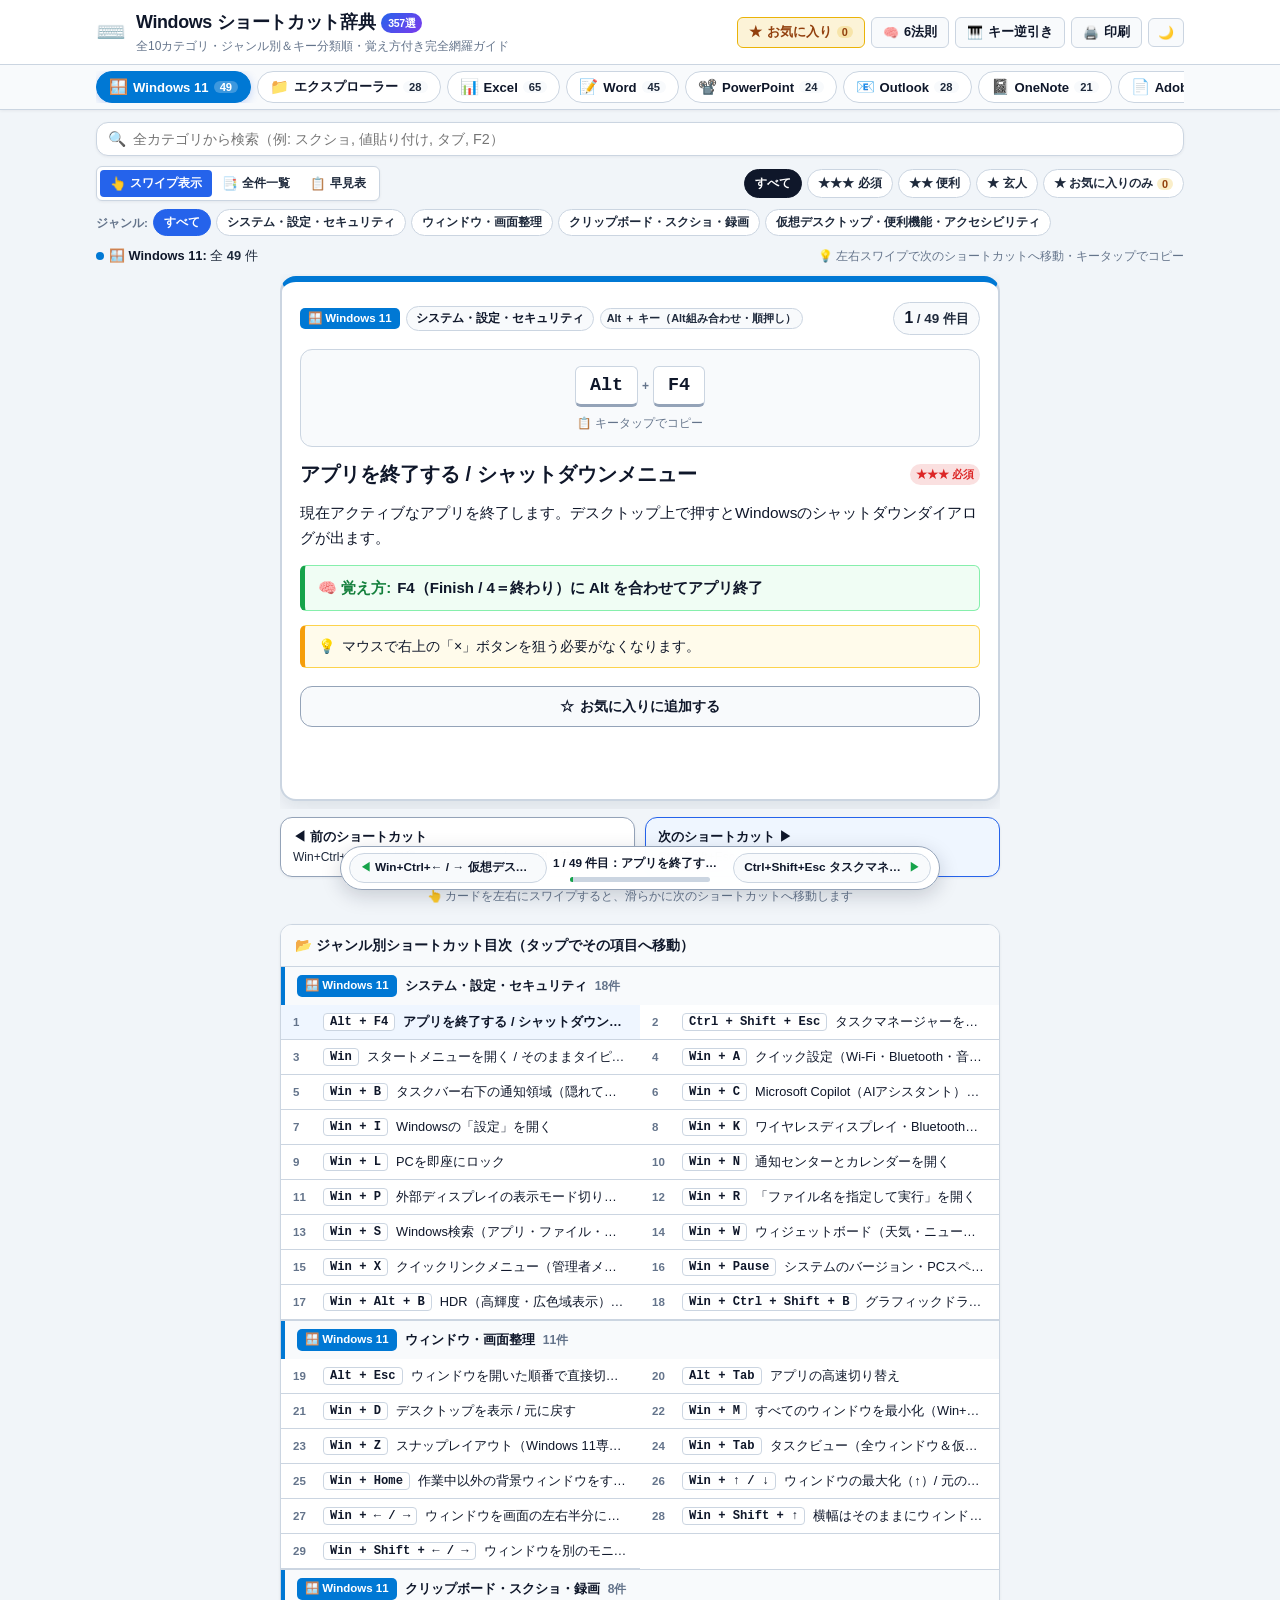
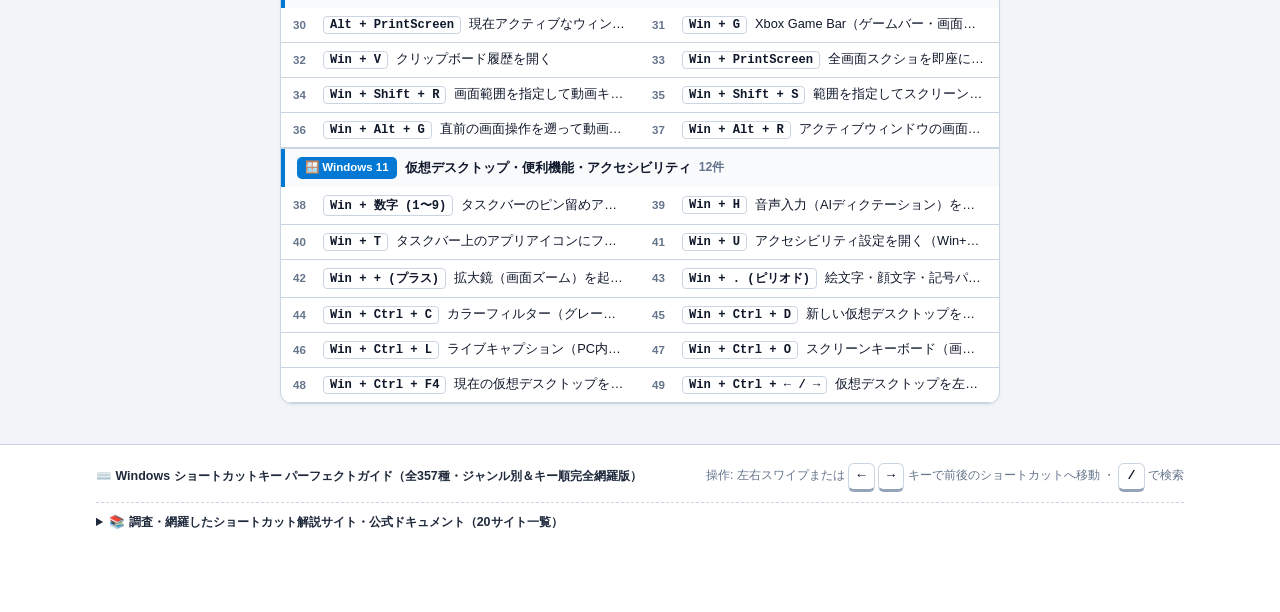
==== index.html @ e9d63656 "fix: prevent top-left title and button/tab overlap on mobile screens" ====
<!DOCTYPE html>
<html lang="ja">
<head>
  <meta charset="UTF-8">
  <meta name="viewport" content="width=device-width, initial-scale=1.0">
  <title>Windows ショートカットキー パーフェクトガイド | Win11・Excel・Word・ブラウザ完全網羅</title>
  <meta name="description" content="Windows 11、エクスプローラー、Excel、Word、PowerPoint、Outlook、OneNote、Adobe PDF、ブラウザのPCショートカットキーをジャンル別・キー順・覚え方付きで完全網羅したガイドサイト。">
  <link rel="stylesheet" href="style.css">
</head>
<body>
  <!-- スリムヘッダー -->
  <header class="site-header">
    <div class="container header-inner">
      <div class="brand">
        <span class="brand-icon" aria-hidden="true">⌨️</span>
        <div class="brand-text-wrap">
          <h1 class="site-title">
            <span class="title-pc">Windows ショートカット辞典</span>
            <span class="title-mobile">ショートカット辞典</span>
            <span class="badge-perfect">357選</span>
          </h1>
          <p class="site-subtitle">全10カテゴリ・ジャンル別＆キー分類順・覚え方付き完全網羅ガイド</p>
        </div>
      </div>

      <div class="header-actions">
        <!-- お気に入りだけ開く専用ボタン（常時表示） -->
        <button type="button" id="favOnlyHeaderBtn" class="action-btn fav-header-btn" aria-pressed="false" title="登録したお気に入りのショートカットだけを開きます">
          <span>★</span> <span id="favHeaderBtnText">お気に入り</span>
          <span id="favCountBadge" class="fav-count">0</span>
        </button>
        <button type="button" id="toggleSearchPanelBtn" class="action-btn mobile-search-toggle" aria-expanded="false" title="検索を開く">
          <span>🔍</span> <span class="btn-label-text">検索</span>
        </button>
        <button type="button" id="toggleRulesBtn" class="action-btn" aria-expanded="false" title="ショートカットキーの覚え方・6大法則を見る">
          <span>🧠</span> <span class="btn-label-text">6法則</span>
        </button>
        <button type="button" id="keyTesterBtn" class="action-btn pc-only-btn" title="実際にキーボードを押して該当するショートカットを逆引きします">
          <span>🎹</span> キー逆引き
        </button>
        <button type="button" id="printBtn" class="action-btn pc-only-btn" title="現在表示中のショートカット一覧をチートシートとして印刷・PDF保存します">
          <span>🖨️</span> 印刷
        </button>
        <button type="button" id="themeToggleBtn" class="action-btn icon-only" aria-label="テーマ切り替え" title="ダークモード / ライトモード切り替え">
          <span id="themeIcon">🌙</span>
        </button>
      </div>
    </div>

    <!-- カテゴリ選択タブ（横スクロール対応） -->
    <div class="category-bar-wrap">
      <div class="container">
        <nav class="category-nav" aria-label="カテゴリ選択">
          <div class="category-tabs" id="categoryTabs" role="tablist">
            <!-- JSで動的生成 -->
          </div>
        </nav>
      </div>
    </div>
  </header>

  <!-- キー入力で逆引きバー（トグル表示） -->
  <section id="keyTesterPanel" class="key-tester-panel hidden" aria-live="polite">
    <div class="container key-tester-inner">
      <div class="key-tester-info">
        <strong>🎹 キー入力キャプチャモード起動中：</strong>
        <span>調べたいキーの組み合わせ（例: <kbd>Ctrl</kbd> + <kbd>Shift</kbd> + <kbd>L</kbd>）を実際に押してください。</span>
      </div>
      <div class="key-tester-display" id="keyTesterDisplay">
        <span class="placeholder">キーを押してください...</span>
      </div>
      <div class="key-tester-controls">
        <button type="button" id="clearKeyTesterBtn" class="btn-small">クリア</button>
        <button type="button" id="closeKeyTesterBtn" class="btn-small btn-close">閉じる (Esc)</button>
      </div>
    </div>
  </section>

  <!-- メインコンテンツ -->
  <main class="container main-content">
    <!-- 覚え方の6大法則ガイド（トグル開閉式） -->
    <section id="memoryRulesPanel" class="memory-rules-box hidden" aria-label="ショートカットキーの覚え方・6大法則">
      <div class="memory-rules-header">
        <strong>🧠 丸暗記は不要！「ショートカットキーの覚え方・6大法則」</strong>
        <button type="button" id="closeRulesBtn" class="panel-close-btn" aria-label="閉じる">✕ 閉じる</button>
      </div>
      <div class="memory-rules-grid" id="memoryRulesGrid">
        <!-- JSで動的生成 -->
      </div>
    </section>

    <!-- 検索バー（スマホでは🔍ボタンで開閉、PCでは常時表示） -->
    <section id="controlsBar" class="controls-bar" aria-label="検索">
      <div class="search-wrapper">
        <span class="search-icon" aria-hidden="true">🔍</span>
        <input
          type="search"
          id="searchInput"
          class="search-input"
          placeholder="全カテゴリから検索（例: スクショ, 値貼り付け, タブ, F2）"
          autocomplete="off"
        >
        <button type="button" id="clearSearchBtn" class="clear-search-btn hidden" aria-label="検索クリア">✕</button>
      </div>
    </section>

    <!-- 常時表示のスリム操作バー（表示モード切替 ＋ 重要度 ＋ ジャンル絞り込み） -->
    <div class="quick-bar">
      <!-- 表示モード切り替え（スワイプ1枚表示 / 全件一覧 / 早見表） -->
      <div class="view-switcher" role="group" aria-label="表示形式の切り替え">
        <button type="button" class="view-btn active" data-view="swipe" title="左右スワイプで次のショートカットへ1つずつ進む表示">
          <span>👆</span> スワイプ表示
        </button>
        <button type="button" class="view-btn" data-view="card" title="全ショートカットをジャンル別に全体表示">
          <span>📑</span> 全件一覧
        </button>
        <button type="button" class="view-btn" data-view="table" title="一覧早見表（テーブル表示）">
          <span>📋</span> 早見表
        </button>
      </div>

      <!-- 重要度＆お気に入りフィルタ -->
      <div class="level-filters" id="levelFilters" role="group" aria-label="重要度フィルタ">
        <button type="button" class="filter-chip active" data-level="all">すべて</button>
        <button type="button" class="filter-chip level-3-chip" data-level="3">★★★ 必須</button>
        <button type="button" class="filter-chip level-2-chip" data-level="2">★★ 便利</button>
        <button type="button" class="filter-chip level-1-chip" data-level="1">★ 玄人</button>
        <button type="button" class="filter-chip fav-chip" data-level="fav">
          ★ お気に入りのみ <span id="favCountBadgeChip" class="fav-count">0</span>
        </button>
      </div>
    </div>

    <!-- ジャンル（サブカテゴリ）絞り込みピル -->
    <div class="subcategory-bar" id="subcategoryBar">
      <!-- JSで動的生成 -->
    </div>

    <!-- お気に入りモード表示中バナー -->
    <div id="favModeBanner" class="fav-mode-banner hidden">
      <div class="fav-banner-left">
        <span>★</span>
        <strong>お気に入りだけ表示中</strong>
        <span id="favBannerCount" class="fav-banner-count"></span>
      </div>
      <button type="button" id="exitFavModeBtn" class="exit-fav-btn">✕ すべて表示に戻る</button>
    </div>

    <!-- ステータスバー -->
    <div class="status-bar">
      <div class="result-count">
        <span id="activeCategoryLabel" class="active-cat-label"></span>
        全 <strong id="resultCountNum">0</strong> 件
        <span id="activeFilterSummary" class="filter-summary"></span>
      </div>
      <div class="status-hint">
        💡 左右スワイプで次のショートカットへ移動・キータップでコピー
      </div>
    </div>

    <!-- ショートカット表示コンテナ -->
    <div id="shortcutsContainer" class="shortcuts-container">
      <!-- JSで動的生成 -->
    </div>
  </main>

  <!-- 画面下部固定・左右スワイプ「前のショートカット / 次のショートカット」移動バー -->
  <div class="mobile-swipe-bar" id="mobileSwipeBar" aria-label="前後のショートカットへ移動">
    <button type="button" class="swipe-nav-btn prev" id="swipePrevBtn" aria-label="前のショートカットへ">
      <span class="swipe-arrow">◀</span>
      <span class="swipe-target-name" id="swipePrevName">前へ</span>
    </button>
    <div class="swipe-center-info">
      <span class="swipe-hint-text" id="swipeHintText">👆 左右スワイプで次のショートカットへ</span>
      <div class="swipe-progress-track" aria-hidden="true">
        <div class="swipe-progress-fill" id="swipeProgressFill"></div>
      </div>
    </div>
    <button type="button" class="swipe-nav-btn next" id="swipeNextBtn" aria-label="次のショートカットへ">
      <span class="swipe-target-name" id="swipeNextName">次へ</span>
      <span class="swipe-arrow">▶</span>
    </button>
  </div>

  <!-- フッター -->
  <footer class="site-footer">
    <div class="container">
      <div class="footer-inner">
        <p class="footer-title">⌨️ Windows ショートカットキー パーフェクトガイド（全357種・ジャンル別＆キー順完全網羅版）</p>
        <p class="footer-note">
          操作: 左右スワイプまたは <kbd>←</kbd> <kbd>→</kbd> キーで前後のショートカットへ移動 ・ <kbd>/</kbd> で検索
        </p>
      </div>
      <details class="sources-details">
        <summary>📚 調査・網羅したショートカット解説サイト・公式ドキュメント（20サイト一覧）</summary>
        <ul id="researchedSourcesList" class="sources-list"></ul>
      </details>
    </div>
  </footer>

  <!-- スワイプ中プレビューインジケーター -->
  <div id="swipePreviewIndicator" class="swipe-preview-indicator hidden" aria-hidden="true"></div>

  <!-- コピー通知トースト -->
  <div id="toast" class="toast" role="status" aria-live="polite"></div>

  <script src="shortcuts-data.js"></script>
  <script src="app.js"></script>
</body>
</html>
---- style.css ----
:root {
  --bg-body: #f1f5f9;
  --bg-surface: #ffffff;
  --bg-subtle: #f8fafc;
  --bg-hover: #e2e8f0;
  --text-main: #0f172a;
  --text-secondary: #1e293b;
  --text-muted: #64748b;
  --border-color: #cbd5e1;
  --border-strong: #94a3b8;

  --accent-primary: #2563eb;
  --accent-primary-soft: #eff6ff;
  --accent-text: #1d4ed8;

  --kbd-bg: #ffffff;
  --kbd-border: #cbd5e1;
  --kbd-shadow: #94a3b8;
  --kbd-text: #0f172a;

  /* 覚え方ボックス（ライトモード：淡いグリーン背景＋くっきり濃い黒文字） */
  --memory-bg: #f0fdf4;
  --memory-border: #86efac;
  --memory-accent: #16a34a;
  --memory-label: #15803d;
  --memory-text: #0f172a;

  /* ワンポイントボックス（ライトモード：淡いクリーム背景＋くっきり濃い黒文字） */
  --tip-bg: #fffbeb;
  --tip-border: #fcd34d;
  --tip-accent: #f59e0b;
  --tip-text: #0f172a;

  --shadow-sm: 0 1px 3px rgba(15, 23, 42, 0.06);
  --shadow-md: 0 6px 18px rgba(15, 23, 42, 0.09);
  --radius-sm: 6px;
  --radius-md: 12px;
  --radius-lg: 16px;
}

[data-theme="dark"] {
  --bg-body: #0b1120;
  --bg-surface: #1e293b;
  --bg-subtle: #0f172a;
  --bg-hover: #334155;
  --text-main: #ffffff;
  --text-secondary: #e2e8f0;
  --text-muted: #94a3b8;
  --border-color: #334155;
  --border-strong: #475569;

  --accent-primary: #3b82f6;
  --accent-primary-soft: rgba(59, 130, 246, 0.2);
  --accent-text: #93c5fd;

  --kbd-bg: #0f172a;
  --kbd-border: #64748b;
  --kbd-shadow: #020617;
  --kbd-text: #ffffff;

  /* 覚え方ボックス（ダークモード：濃紺背景＋エメラルド枠＋くっきり真っ白文字） */
  --memory-bg: #0f172a;
  --memory-border: #10b981;
  --memory-accent: #34d399;
  --memory-label: #6ee7b7;
  --memory-text: #ffffff;

  /* ワンポイントボックス（ダークモード：濃紺背景＋ゴールド枠＋くっきり真っ白文字） */
  --tip-bg: #0f172a;
  --tip-border: #f59e0b;
  --tip-accent: #fbbf24;
  --tip-text: #ffffff;

  --shadow-sm: 0 1px 3px rgba(0, 0, 0, 0.35);
  --shadow-md: 0 8px 22px rgba(0, 0, 0, 0.5);
}

* {
  box-sizing: border-box;
  margin: 0;
  padding: 0;
}

html {
  scroll-behavior: smooth;
  overflow-x: hidden;
  width: 100%;
  max-width: 100%;
  -webkit-text-size-adjust: 100%;
}

body {
  overflow-x: hidden;
  width: 100%;
  max-width: 100%;
  font-family: -apple-system, BlinkMacSystemFont, "Segoe UI", "Hiragino Kaku Gothic ProN", "Yu Gothic UI", "Meiryo", sans-serif;
  background-color: var(--bg-body);
  color: var(--text-main);
  line-height: 1.55;
  min-height: 100vh;
  display: flex;
  flex-direction: column;
  -webkit-overflow-scrolling: touch;
  transition: background-color 0.2s ease, color 0.2s ease;
}

.container {
  max-width: 1120px;
  margin: 0 auto;
  padding: 0 16px;
  width: 100%;
}

.hidden {
  display: none !important;
}

/* ==========================================
   ヘッダー＆カテゴリタブバー
   ========================================== */
.site-header {
  background-color: var(--bg-surface);
  border-bottom: 1px solid var(--border-color);
  position: sticky;
  top: 0;
  z-index: 100;
  box-shadow: var(--shadow-sm);
}

.header-inner {
  display: flex;
  align-items: center;
  justify-content: space-between;
  padding-top: 9px;
  padding-bottom: 9px;
  gap: 10px;
}

.brand {
  display: flex;
  align-items: center;
  gap: 10px;
  min-width: 0;
  flex: 1 1 auto;
  overflow: hidden;
}

.brand-text-wrap {
  min-width: 0;
  overflow: hidden;
}

.brand-icon {
  font-size: 1.5rem;
  line-height: 1;
  flex-shrink: 0;
}

.site-title {
  font-size: 1.12rem;
  font-weight: 800;
  letter-spacing: -0.02em;
  display: flex;
  align-items: center;
  gap: 6px;
  white-space: nowrap;
  overflow: hidden;
  text-overflow: ellipsis;
}

.title-mobile {
  display: none;
}

.badge-perfect {
  font-size: 0.66rem;
  font-weight: 700;
  background: linear-gradient(135deg, #2563eb, #7c3aed);
  color: #fff;
  padding: 2px 7px;
  border-radius: 999px;
}

.site-subtitle {
  font-size: 0.75rem;
  color: var(--text-muted);
}

.header-actions {
  display: flex;
  align-items: center;
  gap: 6px;
  flex-shrink: 0;
}

.action-btn {
  display: inline-flex;
  align-items: center;
  gap: 5px;
  padding: 6px 11px;
  font-size: 0.8rem;
  font-weight: 700;
  color: var(--text-main);
  background-color: var(--bg-subtle);
  border: 1px solid var(--border-color);
  border-radius: var(--radius-sm);
  cursor: pointer;
  transition: all 0.15s ease;
  white-space: nowrap;
}

.action-btn:hover {
  background-color: var(--bg-hover);
}

.action-btn.active {
  background-color: var(--accent-primary);
  color: #ffffff;
  border-color: var(--accent-primary);
}

.fav-header-btn {
  background-color: rgba(234, 179, 8, 0.16);
  border-color: #eab308;
  color: #92400e;
}

[data-theme="dark"] .fav-header-btn {
  background-color: rgba(234, 179, 8, 0.2);
  border-color: #facc15;
  color: #fef08a;
}

.fav-header-btn.active {
  background-color: #eab308;
  border-color: #ca8a04;
  color: #ffffff;
  box-shadow: 0 2px 10px rgba(234, 179, 8, 0.35);
}

.action-btn.icon-only {
  padding: 6px 9px;
}

.mobile-search-toggle {
  display: none;
}

/* カテゴリバー（滑らかな横スクロール） */
.category-bar-wrap {
  background-color: var(--bg-subtle);
  border-top: 1px solid var(--border-color);
  padding: 6px 0;
}

.category-tabs {
  display: flex;
  align-items: center;
  gap: 6px;
  overflow-x: auto;
  scroll-snap-type: x proximity;
  scroll-behavior: smooth;
  -webkit-overflow-scrolling: touch;
  scrollbar-width: none;
}

.category-tabs::-webkit-scrollbar {
  display: none;
}

.cat-tab {
  flex: 0 0 auto;
  scroll-snap-align: center;
  display: inline-flex;
  align-items: center;
  gap: 5px;
  padding: 6px 12px;
  background-color: var(--bg-surface);
  border: 1.5px solid var(--border-color);
  border-radius: 999px;
  color: var(--text-main);
  font-size: 0.82rem;
  font-weight: 700;
  cursor: pointer;
  transition: all 0.15s ease;
  white-space: nowrap;
}

.cat-tab:hover {
  border-color: var(--cat-color, var(--accent-primary));
}

.cat-tab.active {
  background-color: var(--cat-color, var(--accent-primary));
  border-color: var(--cat-color, var(--accent-primary));
  color: #ffffff;
  box-shadow: 0 2px 8px rgba(37, 99, 235, 0.25);
}

.cat-tab .cat-icon {
  font-size: 0.95rem;
}

.cat-tab .cat-count {
  font-size: 0.7rem;
  font-weight: 700;
  padding: 0 6px;
  border-radius: 999px;
  background-color: var(--bg-subtle);
  color: var(--text-secondary);
}

.cat-tab.active .cat-count {
  background-color: rgba(255, 255, 255, 0.24);
  color: #ffffff;
}

/* ==========================================
   キー入力逆引きパネル
   ========================================== */
.key-tester-panel {
  background: linear-gradient(90deg, #1e3a8a, #312e81);
  color: #ffffff;
  padding: 10px 0;
}

.key-tester-inner {
  display: flex;
  align-items: center;
  justify-content: space-between;
  gap: 12px;
  flex-wrap: wrap;
}

.key-tester-info {
  font-size: 0.85rem;
}

.key-tester-display {
  background: rgba(15, 23, 42, 0.65);
  border: 1px solid rgba(255, 255, 255, 0.25);
  padding: 5px 14px;
  border-radius: var(--radius-sm);
  min-width: 200px;
  text-align: center;
  font-weight: 700;
}

.key-tester-display .placeholder {
  color: #94a3b8;
  font-weight: 400;
  font-size: 0.82rem;
}

.key-tester-controls {
  display: flex;
  gap: 8px;
}

.btn-small {
  padding: 4px 10px;
  font-size: 0.78rem;
  font-weight: 600;
  border-radius: var(--radius-sm);
  border: 1px solid rgba(255, 255, 255, 0.3);
  background: rgba(255, 255, 255, 0.12);
  color: #fff;
  cursor: pointer;
}

/* ==========================================
   メインエリア・検索・クイックフィルタ
   ========================================== */
.main-content {
  padding-top: 12px;
  padding-bottom: 40px;
  flex: 1;
}

/* 6大法則パネル */
.memory-rules-box {
  background-color: var(--bg-surface);
  border: 2px solid var(--memory-accent);
  border-radius: var(--radius-md);
  padding: 12px 14px;
  margin-bottom: 12px;
  box-shadow: var(--shadow-sm);
}

.memory-rules-header {
  display: flex;
  align-items: center;
  justify-content: space-between;
  gap: 8px;
  font-size: 0.88rem;
  color: var(--text-main);
  margin-bottom: 10px;
}

.panel-close-btn {
  background: var(--bg-subtle);
  border: 1px solid var(--border-color);
  color: var(--text-main);
  font-size: 0.75rem;
  font-weight: 700;
  padding: 3px 9px;
  border-radius: var(--radius-sm);
  cursor: pointer;
}

.memory-rules-grid {
  display: grid;
  grid-template-columns: repeat(auto-fill, minmax(min(100%, 280px), 1fr));
  gap: 8px;
}

.memory-rule-card {
  background-color: var(--memory-bg);
  border: 1px solid var(--memory-border);
  border-left: 4px solid var(--memory-accent);
  border-radius: var(--radius-sm);
  padding: 9px 11px;
}

.memory-rule-title {
  font-size: 0.84rem;
  font-weight: 800;
  color: var(--memory-label);
  margin-bottom: 3px;
}

.memory-rule-desc {
  font-size: 0.78rem;
  color: var(--memory-text);
}

/* 検索バー */
.controls-bar {
  margin-bottom: 10px;
}

.search-wrapper {
  position: relative;
  display: flex;
  align-items: center;
  width: 100%;
}

.search-icon {
  position: absolute;
  left: 12px;
  font-size: 0.92rem;
  pointer-events: none;
}

.search-input {
  width: 100%;
  padding: 8px 34px 8px 36px;
  font-size: 0.9rem;
  color: var(--text-main);
  background-color: var(--bg-surface);
  border: 1.5px solid var(--border-color);
  border-radius: var(--radius-md);
  outline: none;
  box-shadow: var(--shadow-sm);
}

.search-input:focus {
  border-color: var(--accent-primary);
  box-shadow: 0 0 0 3px var(--accent-primary-soft);
}

.clear-search-btn {
  position: absolute;
  right: 10px;
  background: none;
  border: none;
  color: var(--text-muted);
  font-size: 0.95rem;
  cursor: pointer;
  padding: 2px 6px;
}

/* クイックバー */
.quick-bar {
  display: flex;
  align-items: center;
  justify-content: space-between;
  gap: 8px;
  margin-bottom: 8px;
  flex-wrap: wrap;
}

.view-switcher {
  display: inline-flex;
  background-color: var(--bg-surface);
  padding: 3px;
  border-radius: var(--radius-sm);
  border: 1px solid var(--border-color);
  box-shadow: var(--shadow-sm);
}

.view-btn {
  padding: 5px 10px;
  font-size: 0.78rem;
  font-weight: 700;
  color: var(--text-secondary);
  background: transparent;
  border: none;
  border-radius: 4px;
  cursor: pointer;
  display: inline-flex;
  align-items: center;
  gap: 4px;
  white-space: nowrap;
}

.view-btn.active {
  background-color: var(--accent-primary);
  color: #ffffff;
}

.level-filters {
  display: flex;
  align-items: center;
  gap: 5px;
  overflow-x: auto;
  scroll-behavior: smooth;
  scrollbar-width: none;
  -webkit-overflow-scrolling: touch;
}

.level-filters::-webkit-scrollbar {
  display: none;
}

.filter-chip {
  flex: 0 0 auto;
  padding: 5px 10px;
  font-size: 0.76rem;
  font-weight: 700;
  color: var(--text-secondary);
  background-color: var(--bg-surface);
  border: 1px solid var(--border-color);
  border-radius: 999px;
  cursor: pointer;
  display: inline-flex;
  align-items: center;
  gap: 4px;
  white-space: nowrap;
}

.filter-chip.active {
  background-color: var(--text-main);
  color: var(--bg-surface);
  border-color: var(--text-main);
}

.filter-chip.fav-chip.active {
  background-color: #eab308;
  border-color: #ca8a04;
  color: #ffffff;
}

.fav-count {
  font-size: 0.68rem;
  padding: 0 5px;
  border-radius: 999px;
  background-color: rgba(234, 179, 8, 0.22);
  color: #92400e;
}

[data-theme="dark"] .fav-count {
  color: #fef08a;
}

.fav-header-btn.active .fav-count,
.filter-chip.active .fav-count {
  background-color: rgba(255, 255, 255, 0.28);
  color: #ffffff;
}

/* ジャンルピル */
.subcategory-bar {
  display: flex;
  align-items: center;
  gap: 5px;
  overflow-x: auto;
  scroll-behavior: smooth;
  scrollbar-width: none;
  -webkit-overflow-scrolling: touch;
  margin-bottom: 8px;
  padding-bottom: 2px;
}

.subcategory-bar::-webkit-scrollbar {
  display: none;
}

.subcat-label {
  font-size: 0.74rem;
  font-weight: 700;
  color: var(--text-muted);
  flex-shrink: 0;
}

.subcat-pill {
  flex: 0 0 auto;
  padding: 4px 10px;
  font-size: 0.75rem;
  font-weight: 600;
  color: var(--text-secondary);
  background-color: var(--bg-surface);
  border: 1px solid var(--border-color);
  border-radius: 999px;
  cursor: pointer;
  white-space: nowrap;
}

.subcat-pill.active {
  background-color: var(--accent-primary);
  color: #ffffff;
  border-color: var(--accent-primary);
  font-weight: 700;
}

/* お気に入り表示中バナー */
.fav-mode-banner {
  display: flex;
  align-items: center;
  justify-content: space-between;
  gap: 10px;
  background: linear-gradient(90deg, rgba(234, 179, 8, 0.2), rgba(245, 158, 11, 0.12));
  border: 1.5px solid #eab308;
  border-radius: var(--radius-md);
  padding: 8px 12px;
  margin-bottom: 10px;
  font-size: 0.84rem;
}

.fav-banner-left {
  display: flex;
  align-items: center;
  gap: 6px;
  color: var(--text-main);
}

.fav-banner-count {
  font-size: 0.78rem;
  color: var(--text-secondary);
}

.exit-fav-btn {
  padding: 4px 10px;
  font-size: 0.75rem;
  font-weight: 700;
  background-color: var(--bg-surface);
  color: var(--text-main);
  border: 1px solid var(--border-strong);
  border-radius: 999px;
  cursor: pointer;
  white-space: nowrap;
}

/* ステータスバー */
.status-bar {
  display: flex;
  align-items: center;
  justify-content: space-between;
  margin-bottom: 8px;
  font-size: 0.8rem;
  color: var(--text-secondary);
  gap: 8px;
}

.active-cat-label {
  font-weight: 800;
  color: var(--text-main);
  display: inline-flex;
  align-items: center;
  gap: 5px;
}

.active-cat-dot {
  width: 8px;
  height: 8px;
  border-radius: 50%;
  display: inline-block;
}

.filter-summary {
  color: var(--text-muted);
  font-size: 0.76rem;
}

.status-hint {
  font-size: 0.75rem;
  color: var(--text-muted);
}

/* ==========================================
   1. 滑らかな横スクロールスナップ・スワイプ表示モード
   ========================================== */
.swipe-single-stage {
  max-width: 720px;
  margin: 0 auto;
}

/* 指に追従して滑らかにスクロール＆スナップする横トラック */
.swipe-carousel-track {
  display: flex;
  flex-wrap: nowrap;
  overflow-x: auto;
  scroll-snap-type: x mandatory;
  scroll-behavior: smooth;
  -webkit-overflow-scrolling: touch;
  overscroll-behavior-x: contain;
  gap: 14px;
  padding: 2px 0 8px 0;
  scrollbar-width: none;
}

.swipe-carousel-track::-webkit-scrollbar {
  display: none;
}

.Single-shortcut-card {
  flex: 0 0 100%;
  width: 100%;
  max-width: 100%;
  scroll-snap-align: center;
  scroll-snap-stop: always;
  background-color: var(--bg-surface);
  border: 2px solid var(--border-color);
  border-top: 6px solid var(--card-accent, var(--accent-primary));
  border-radius: var(--radius-lg);
  padding: 20px 18px;
  box-shadow: var(--shadow-md);
  display: flex;
  flex-direction: column;
  gap: 14px;
}

.single-card-header {
  display: flex;
  align-items: center;
  justify-content: space-between;
  gap: 8px;
  flex-wrap: wrap;
}

.single-card-badges {
  display: flex;
  align-items: center;
  gap: 6px;
  flex-wrap: wrap;
}

.single-genre-badge {
  font-size: 0.76rem;
  font-weight: 700;
  color: var(--text-main);
  background-color: var(--bg-subtle);
  border: 1px solid var(--border-color);
  padding: 2px 9px;
  border-radius: 999px;
}

.single-card-counter {
  font-size: 0.84rem;
  font-weight: 700;
  color: var(--text-secondary);
  background-color: var(--bg-subtle);
  padding: 3px 10px;
  border-radius: 999px;
  border: 1px solid var(--border-color);
}

.single-card-counter strong {
  color: var(--text-main);
  font-size: 0.98rem;
}

.single-card-keys-area {
  background-color: var(--bg-subtle);
  border: 1px solid var(--border-color);
  border-radius: var(--radius-md);
  padding: 14px 12px;
  display: flex;
  flex-direction: column;
  align-items: center;
  justify-content: center;
  gap: 6px;
  text-align: center;
}

.single-keys-combo {
  justify-content: center;
}

.single-keys-combo kbd {
  font-size: 1.15rem;
  padding: 7px 14px;
  border-bottom-width: 3px;
}

.copy-hint-label {
  font-size: 0.72rem;
  color: var(--text-muted);
}

.single-card-title-row {
  display: flex;
  align-items: center;
  justify-content: space-between;
  gap: 10px;
  flex-wrap: wrap;
}

.single-card-title {
  font-size: 1.25rem;
  font-weight: 800;
  color: var(--text-main);
  line-height: 1.3;
}

.single-card-desc {
  font-size: 0.96rem;
  color: var(--text-main);
  line-height: 1.6;
}

.single-card-memory {
  font-size: 0.94rem !important;
  padding: 11px 13px !important;
}

.single-card-tip {
  font-size: 0.88rem !important;
  padding: 10px 13px !important;
}

.single-card-footer {
  padding-top: 4px;
}

.single-fav-btn {
  width: 100%;
  padding: 10px 14px;
  font-size: 0.88rem;
  font-weight: 700;
  color: var(--text-main);
  background-color: var(--bg-subtle);
  border: 1.5px solid var(--border-strong);
  border-radius: var(--radius-md);
  cursor: pointer;
  display: flex;
  align-items: center;
  justify-content: center;
  gap: 6px;
  transition: all 0.15s ease;
}

.single-fav-btn.is-fav {
  background-color: rgba(234, 179, 8, 0.2);
  border-color: #eab308;
  color: #92400e;
}

[data-theme="dark"] .single-fav-btn.is-fav {
  color: #fef08a;
}

/* カード直下の「前のショートカット / 次のショートカット」ボタン */
.single-step-controls {
  display: grid;
  grid-template-columns: 1fr 1fr;
  gap: 10px;
  margin-top: 8px;
}

.step-card-btn {
  background-color: var(--bg-surface);
  border: 1.5px solid var(--border-strong);
  border-radius: var(--radius-md);
  padding: 10px 12px;
  cursor: pointer;
  display: flex;
  flex-direction: column;
  gap: 3px;
  text-align: left;
  box-shadow: var(--shadow-sm);
  transition: all 0.15s ease;
  min-width: 0;
}

.step-card-btn.next {
  text-align: right;
  border-color: var(--accent-primary);
  background-color: var(--accent-primary-soft);
}

.step-card-btn:active {
  transform: scale(0.98);
}

.step-btn-dir {
  font-size: 0.84rem;
  font-weight: 800;
  color: var(--text-main);
}

.step-btn-sub {
  font-size: 0.75rem;
  color: var(--text-secondary);
  white-space: nowrap;
  overflow: hidden;
  text-overflow: ellipsis;
}

.swipe-guide-note {
  text-align: center;
  font-size: 0.76rem;
  color: var(--text-muted);
  margin: 10px 0 18px 0;
}

/* ジャンル別クイック目次 */
.swipe-directory-section {
  background-color: var(--bg-surface);
  border: 1px solid var(--border-color);
  border-radius: var(--radius-md);
  overflow: hidden;
  box-shadow: var(--shadow-sm);
}

.swipe-directory-header {
  padding: 10px 14px;
  background-color: var(--bg-subtle);
  border-bottom: 1px solid var(--border-color);
}

.swipe-directory-header h3 {
  font-size: 0.86rem;
  font-weight: 800;
  color: var(--text-main);
}

.dir-group {
  border-bottom: 1px solid var(--border-color);
}

.dir-group:last-child {
  border-bottom: none;
}

.dir-group-header {
  display: flex;
  align-items: center;
  gap: 8px;
  padding: 8px 12px;
  background-color: var(--bg-subtle);
  font-size: 0.82rem;
  color: var(--text-main);
  border-left: 4px solid var(--section-color, var(--accent-primary));
}

.dir-group-list {
  display: grid;
  grid-template-columns: repeat(auto-fill, minmax(min(100%, 300px), 1fr));
}

.dir-item {
  display: flex;
  align-items: center;
  gap: 8px;
  padding: 8px 12px;
  background: none;
  border: none;
  border-bottom: 1px solid var(--border-color);
  text-align: left;
  cursor: pointer;
  color: var(--text-main);
  font-size: 0.8rem;
  min-width: 0;
}

.dir-item:hover {
  background-color: var(--bg-subtle);
}

.dir-item.active {
  background-color: var(--accent-primary-soft);
  font-weight: 700;
}

.dir-num {
  font-size: 0.72rem;
  font-weight: 700;
  color: var(--text-muted);
  min-width: 22px;
}

.dir-keys {
  font-family: "Consolas", "Monaco", monospace;
  font-size: 0.76rem;
  font-weight: 700;
  color: var(--kbd-text);
  background-color: var(--kbd-bg);
  border: 1px solid var(--kbd-border);
  padding: 1px 6px;
  border-radius: 4px;
  flex-shrink: 0;
}

.dir-title {
  flex: 1;
  overflow: hidden;
  text-overflow: ellipsis;
  white-space: nowrap;
}

.dir-fav {
  color: #eab308;
  flex-shrink: 0;
}

/* ==========================================
   2. 全件一覧モード（クリック不要で全情報を常時表示）
   ========================================== */
.category-section {
  margin-bottom: 24px;
}

.section-header {
  display: flex;
  align-items: center;
  justify-content: space-between;
  margin-bottom: 12px;
  padding-bottom: 6px;
  border-bottom: 2px solid var(--section-color, var(--border-strong));
  gap: 8px;
}

.section-title-wrap {
  display: flex;
  align-items: center;
  gap: 8px;
  min-width: 0;
}

.section-badge {
  font-size: 0.72rem;
  font-weight: 700;
  color: #ffffff;
  background-color: var(--section-color, var(--accent-primary));
  padding: 2px 8px;
  border-radius: 5px;
  white-space: nowrap;
  flex-shrink: 0;
}

.section-title {
  font-size: 1rem;
  font-weight: 800;
  color: var(--text-main);
}

.section-count {
  font-size: 0.76rem;
  color: var(--text-muted);
  font-weight: 700;
  flex-shrink: 0;
}

.full-cards-grid {
  display: grid;
  grid-template-columns: repeat(auto-fill, minmax(min(100%, 340px), 1fr));
  gap: 12px;
}

.shortcut-card.full-visible-card {
  background-color: var(--bg-surface);
  border: 1px solid var(--border-color);
  border-left: 4px solid var(--card-accent, var(--accent-primary));
  border-radius: var(--radius-md);
  padding: 14px 15px;
  display: flex;
  flex-direction: column;
  gap: 8px;
  min-width: 0;
  max-width: 100%;
  box-shadow: var(--shadow-sm);
}

.shortcut-card.full-visible-card.active-shortcut-card {
  border-color: var(--accent-primary);
  box-shadow: 0 0 0 2px var(--accent-primary-soft), var(--shadow-md);
}

.card-top {
  display: flex;
  align-items: flex-start;
  justify-content: space-between;
  gap: 8px;
  min-width: 0;
}

.keys-combo {
  display: inline-flex;
  align-items: center;
  flex-wrap: wrap;
  gap: 4px;
  cursor: pointer;
  padding: 2px 4px;
  border-radius: var(--radius-sm);
  min-width: 0;
  max-width: 100%;
}

kbd {
  display: inline-block;
  padding: 4px 8px;
  font-family: "Consolas", "Monaco", "Segoe UI Semibold", monospace;
  font-size: 0.84rem;
  font-weight: 700;
  line-height: 1.25;
  color: var(--kbd-text);
  background-color: var(--kbd-bg);
  border: 1.5px solid var(--kbd-border);
  border-bottom: 3px solid var(--kbd-shadow);
  border-radius: 6px;
  max-width: 100%;
  white-space: normal;
  word-break: break-word;
}

.key-plus {
  font-size: 0.75rem;
  font-weight: 700;
  color: var(--text-muted);
}

.card-meta-right {
  display: flex;
  align-items: center;
  gap: 5px;
  flex-shrink: 0;
}

.item-func-tag {
  font-size: 0.68rem;
  font-weight: 700;
  color: var(--text-secondary);
  background-color: var(--bg-subtle);
  border: 1px solid var(--border-color);
  padding: 1px 6px;
  border-radius: 999px;
  white-space: nowrap;
}

.level-badge {
  font-size: 0.68rem;
  font-weight: 700;
  padding: 2px 6px;
  border-radius: 999px;
  white-space: nowrap;
}

.level-3 {
  background-color: rgba(220, 38, 38, 0.14);
  color: #dc2626;
}

[data-theme="dark"] .level-3 {
  background-color: rgba(248, 113, 113, 0.24);
  color: #fca5a5;
}

.level-2 {
  background-color: rgba(16, 185, 129, 0.14);
  color: #047857;
}

[data-theme="dark"] .level-2 {
  background-color: rgba(52, 211, 153, 0.22);
  color: #6ee7b7;
}

.level-1 {
  background-color: rgba(100, 116, 139, 0.16);
  color: var(--text-secondary);
}

.fav-btn {
  background: none;
  border: none;
  font-size: 1.15rem;
  line-height: 1;
  color: var(--border-strong);
  cursor: pointer;
  padding: 2px 4px;
}

.fav-btn.is-fav {
  color: #eab308;
}

.card-title {
  font-size: 0.98rem;
  font-weight: 800;
  color: var(--text-main);
}

.card-desc {
  font-size: 0.86rem;
  color: var(--text-main);
}

/* 🧠 覚え方ボックス（青文字を廃止し、くっきり見やすい黒/白文字＋グリーンアクセントへ改善） */
.card-memory {
  font-size: 0.84rem;
  font-weight: 700;
  color: var(--memory-text);
  background-color: var(--memory-bg);
  border: 1.5px solid var(--memory-border);
  border-left: 5px solid var(--memory-accent);
  border-radius: var(--radius-sm);
  padding: 8px 11px;
  display: flex;
  align-items: flex-start;
  gap: 6px;
  line-height: 1.5;
}

.card-memory-label {
  flex-shrink: 0;
  font-weight: 800;
  color: var(--memory-label);
}

.card-memory-text {
  color: var(--memory-text);
  font-weight: 700;
}

/* 💡 ワンポイントボックス（くっきり見やすい黒/白文字＋ゴールドアクセント） */
.card-tip {
  font-size: 0.82rem;
  color: var(--tip-text);
  background-color: var(--tip-bg);
  border: 1.5px solid var(--tip-border);
  border-left: 5px solid var(--tip-accent);
  border-radius: var(--radius-sm);
  padding: 7px 11px;
  display: flex;
  align-items: flex-start;
  gap: 6px;
  line-height: 1.5;
}

.card-tip-icon {
  flex-shrink: 0;
}

.card-tip-text {
  color: var(--tip-text);
}

/* ==========================================
   3. 早見表（テーブル）表示
   ========================================== */
.shortcuts-table-wrap {
  background-color: var(--bg-surface);
  border: 1px solid var(--border-color);
  border-radius: var(--radius-md);
  overflow-x: auto;
  -webkit-overflow-scrolling: touch;
}

.shortcuts-table {
  width: 100%;
  border-collapse: collapse;
  text-align: left;
  font-size: 0.84rem;
}

.shortcuts-table th {
  background-color: var(--bg-subtle);
  color: var(--text-secondary);
  font-weight: 700;
  padding: 9px 12px;
  border-bottom: 1px solid var(--border-color);
  white-space: nowrap;
}

.shortcuts-table td {
  padding: 9px 12px;
  border-bottom: 1px solid var(--border-color);
  vertical-align: middle;
}

.table-keys-cell {
  white-space: nowrap;
  width: 210px;
}

.table-title-cell {
  font-weight: 700;
  color: var(--text-main);
  min-width: 170px;
}

.table-desc-cell {
  color: var(--text-main);
  font-size: 0.82rem;
}

.table-memory-line {
  display: inline-block;
  margin-top: 4px;
  padding: 2px 8px;
  border-radius: 4px;
  background-color: var(--memory-bg);
  border-left: 3px solid var(--memory-accent);
  font-size: 0.78rem;
  font-weight: 700;
  color: var(--memory-text);
}

.table-tip-line {
  display: inline-block;
  margin-top: 3px;
  font-size: 0.76rem;
  color: var(--text-secondary);
}

.table-level-cell {
  width: 70px;
  text-align: center;
}

.table-fav-cell {
  width: 40px;
  text-align: center;
}

/* ==========================================
   画面下部固定・前後ショートカット移動バー
   ========================================== */
.mobile-swipe-bar {
  position: fixed;
  bottom: 10px;
  left: 50%;
  transform: translateX(-50%);
  width: min(calc(100% - 16px), 600px);
  z-index: 900;
  display: flex;
  align-items: center;
  justify-content: space-between;
  gap: 6px;
  background-color: rgba(255, 255, 255, 0.96);
  backdrop-filter: blur(10px);
  -webkit-backdrop-filter: blur(10px);
  border: 1.5px solid var(--border-strong);
  border-radius: 999px;
  padding: 6px 8px;
  box-shadow: 0 6px 20px rgba(15, 23, 42, 0.18);
  user-select: none;
}

[data-theme="dark"] .mobile-swipe-bar {
  background-color: rgba(30, 41, 59, 0.96);
  box-shadow: 0 6px 24px rgba(0, 0, 0, 0.55);
}

.swipe-nav-btn {
  display: inline-flex;
  align-items: center;
  gap: 4px;
  padding: 6px 10px;
  font-size: 0.74rem;
  font-weight: 700;
  color: var(--text-main);
  background-color: var(--bg-subtle);
  border: 1px solid var(--border-color);
  border-radius: 999px;
  cursor: pointer;
  max-width: 34%;
  white-space: nowrap;
  overflow: hidden;
  text-overflow: ellipsis;
}

.swipe-nav-btn:active {
  background-color: var(--accent-primary);
  color: #fff;
}

.swipe-target-name {
  overflow: hidden;
  text-overflow: ellipsis;
  white-space: nowrap;
}

.swipe-arrow {
  font-size: 0.68rem;
  color: var(--memory-accent);
  flex-shrink: 0;
}

.swipe-center-info {
  display: flex;
  flex-direction: column;
  align-items: center;
  gap: 4px;
  min-width: 0;
  flex: 1;
  text-align: center;
}

.swipe-hint-text {
  font-size: 0.73rem;
  font-weight: 800;
  color: var(--text-main);
  white-space: nowrap;
  overflow: hidden;
  text-overflow: ellipsis;
  max-width: 100%;
}

.swipe-progress-track {
  width: 80%;
  height: 5px;
  background-color: var(--border-color);
  border-radius: 999px;
  overflow: hidden;
}

.swipe-progress-fill {
  height: 100%;
  width: 0%;
  background-color: var(--memory-accent);
  transition: width 0.2s ease;
}

/* ==========================================
   空状態・トースト・フッター
   ========================================== */
.empty-state {
  text-align: center;
  padding: 40px 16px;
  background-color: var(--bg-surface);
  border: 1px dashed var(--border-strong);
  border-radius: var(--radius-md);
}

.empty-icon {
  font-size: 2.2rem;
  margin-bottom: 6px;
}

.empty-title {
  font-size: 0.98rem;
  font-weight: 700;
  margin-bottom: 6px;
}

.empty-desc {
  font-size: 0.82rem;
  color: var(--text-muted);
  margin-bottom: 14px;
}

.reset-btn {
  padding: 8px 16px;
  background-color: var(--accent-primary);
  color: #fff;
  border: none;
  border-radius: var(--radius-sm);
  font-weight: 700;
  cursor: pointer;
}

.site-footer {
  background-color: var(--bg-surface);
  border-top: 1px solid var(--border-color);
  padding: 18px 0 80px 0;
  font-size: 0.78rem;
  color: var(--text-muted);
}

.footer-inner {
  display: flex;
  align-items: center;
  justify-content: space-between;
  flex-wrap: wrap;
  gap: 8px;
}

.footer-title {
  font-weight: 700;
  color: var(--text-secondary);
}

.sources-details {
  margin-top: 10px;
  padding-top: 10px;
  border-top: 1px dashed var(--border-color);
}

.sources-details summary {
  cursor: pointer;
  font-weight: 600;
  color: var(--text-secondary);
}

.sources-list {
  margin-top: 8px;
  padding-left: 16px;
  display: grid;
  grid-template-columns: repeat(auto-fill, minmax(min(100%, 260px), 1fr));
  gap: 4px 16px;
  list-style: none;
  font-size: 0.74rem;
}

.toast {
  position: fixed;
  bottom: 68px;
  right: 16px;
  background-color: #0f172a;
  color: #ffffff;
  padding: 8px 14px;
  border-radius: var(--radius-md);
  font-size: 0.82rem;
  font-weight: 600;
  box-shadow: 0 8px 20px rgba(0, 0, 0, 0.25);
  opacity: 0;
  transform: translateY(10px);
  pointer-events: none;
  transition: opacity 0.2s ease, transform 0.2s ease;
  z-index: 999;
}

.toast.show {
  opacity: 1;
  transform: translateY(0);
}

/* ==========================================
   スマホ特化レスポンシブ最適化（幅768px以下）
   ========================================== */
@media (max-width: 768px) {
  .container {
    padding: 0 10px;
  }

  .site-header {
    position: static;
  }

  .header-inner {
    padding-top: 7px;
    padding-bottom: 7px;
    gap: 6px;
    flex-wrap: nowrap;
  }

  .brand-icon,
  .site-subtitle,
  .pc-only-btn,
  .status-hint,
  .title-pc,
  .badge-perfect {
    display: none !important;
  }

  .title-mobile {
    display: inline;
  }

  .site-title {
    font-size: 0.9rem;
    display: block;
    overflow: hidden;
    text-overflow: ellipsis;
    white-space: nowrap;
  }

  .mobile-search-toggle {
    display: inline-flex;
  }

  .header-actions {
    gap: 4px;
  }

  .action-btn {
    padding: 5px 7px;
    font-size: 0.72rem;
    gap: 3px;
  }

  .category-bar-wrap {
    padding: 6px 0;
  }

  .cat-tab {
    padding: 5px 10px;
    font-size: 0.75rem;
    gap: 4px;
  }

  .cat-tab .cat-count {
    font-size: 0.64rem;
    padding: 0 4px;
  }

  .main-content {
    padding-top: 8px;
    padding-bottom: 24px;
  }

  .controls-bar {
    display: none;
    margin-bottom: 8px;
  }

  .controls-bar.mobile-open {
    display: block;
  }

  .search-input {
    font-size: 16px;
    padding: 7px 30px 7px 32px;
  }

  /* 表示モードタブと重要度フィルタを上下2段に分けて重なり・窮屈さを完全解消 */
  .quick-bar {
    flex-direction: column;
    align-items: stretch;
    gap: 6px;
    margin-bottom: 8px;
  }

  .view-switcher {
    display: grid;
    grid-template-columns: repeat(3, 1fr);
    width: 100%;
  }

  .view-btn {
    justify-content: center;
    padding: 5px 6px;
    font-size: 0.74rem;
  }

  .level-filters {
    width: 100%;
    padding-bottom: 2px;
  }

  .filter-chip {
    padding: 4px 9px;
    font-size: 0.73rem;
  }

  .subcat-pill {
    padding: 3px 9px;
    font-size: 0.73rem;
  }

  .status-bar {
    font-size: 0.75rem;
    margin-bottom: 6px;
  }

  .Single-shortcut-card {
    padding: 15px 14px;
    gap: 11px;
  }

  .single-keys-combo kbd {
    font-size: 1.04rem;
    padding: 6px 11px;
  }

  .single-card-title {
    font-size: 1.12rem;
  }

  .single-card-desc {
    font-size: 0.9rem;
  }

  .single-card-memory {
    font-size: 0.86rem !important;
  }

  .single-card-tip {
    font-size: 0.82rem !important;
  }

  .step-card-btn {
    padding: 8px 10px;
  }

  .step-btn-dir {
    font-size: 0.78rem;
  }

  .step-btn-sub {
    font-size: 0.7rem;
  }

  .full-cards-grid {
    grid-template-columns: minmax(0, 1fr);
    gap: 10px;
  }

  .toast {
    left: 12px;
    right: 12px;
    bottom: 66px;
    text-align: center;
  }
}

/* ==========================================
   印刷スタイル
   ========================================== */
@media print {
  body {
    background: #fff;
    color: #000;
    font-size: 10pt;
  }

  .site-header,
  .key-tester-panel,
  .controls-bar,
  .quick-bar,
  .subcategory-bar,
  .mobile-swipe-bar,
  .single-step-controls,
  .swipe-guide-note,
  .status-hint,
  .fav-btn,
  .single-fav-btn,
  .site-footer,
  .toast {
    display: none !important;
  }
}
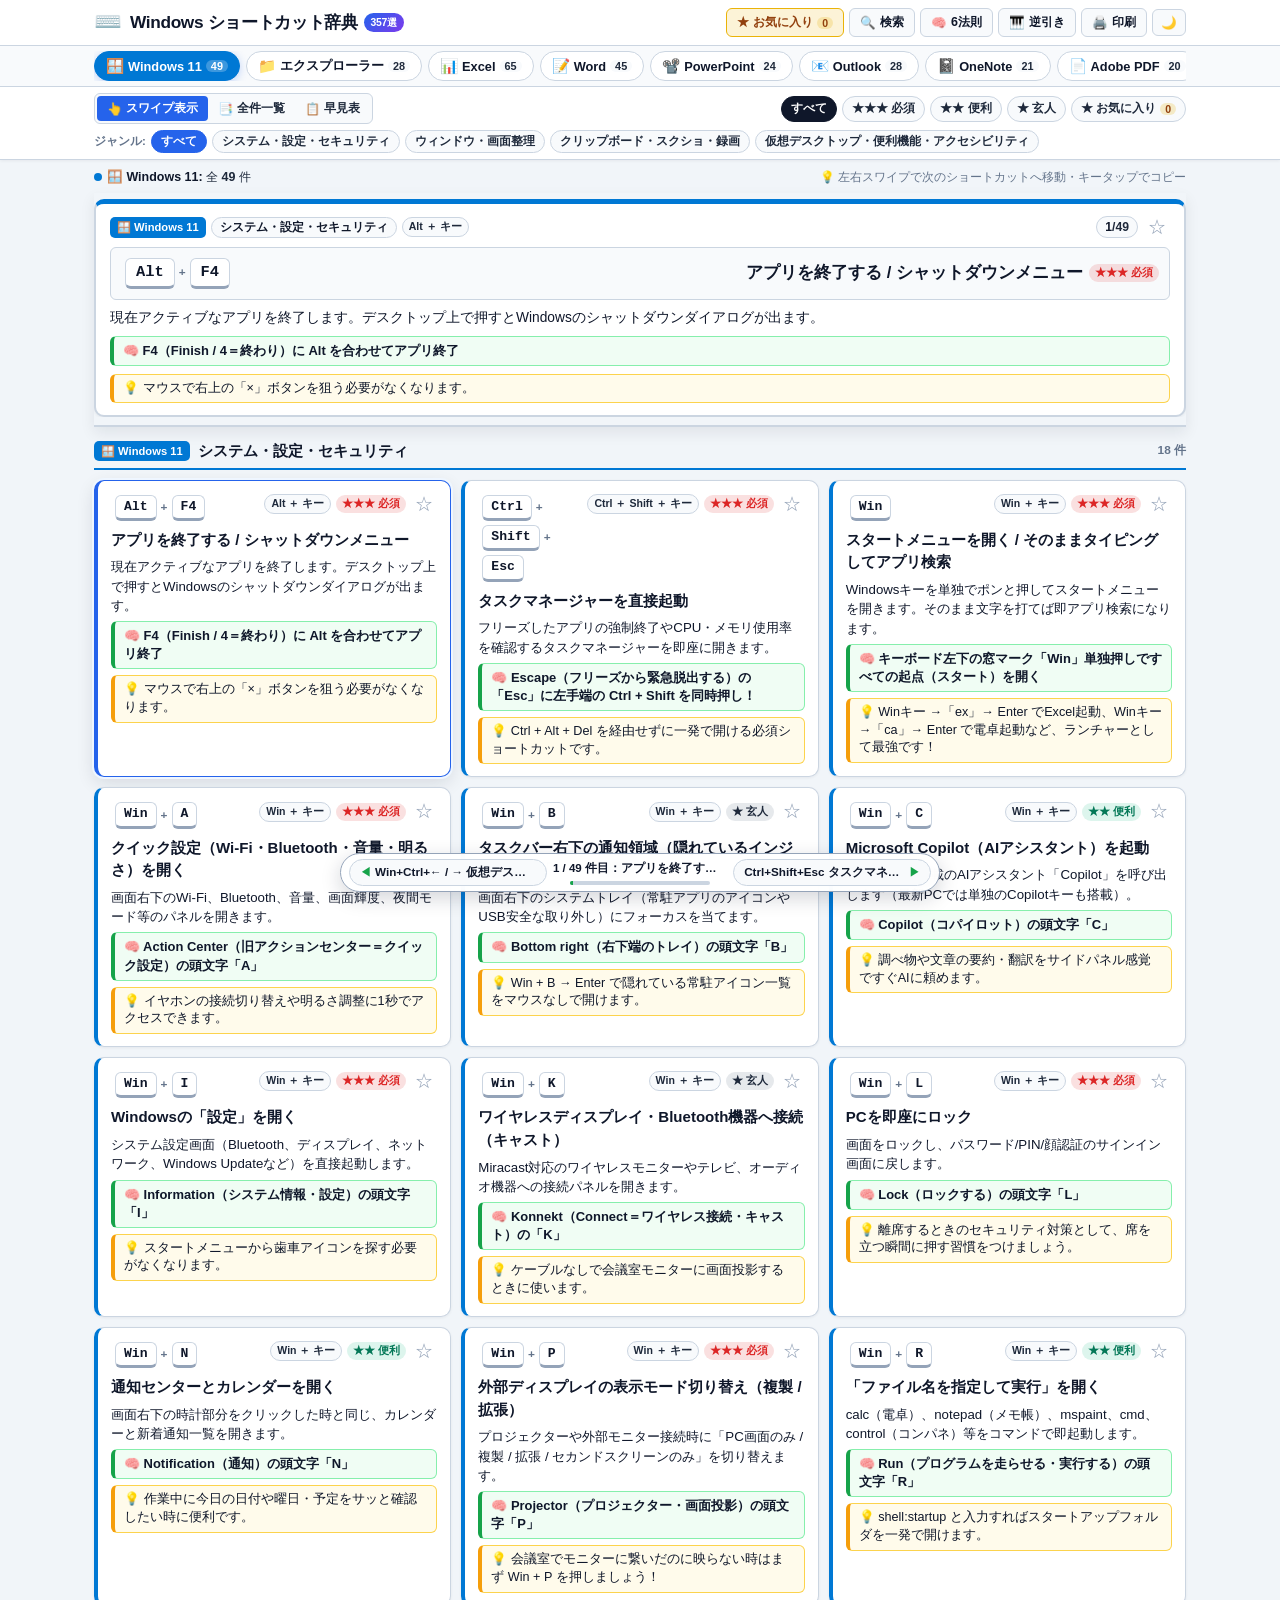
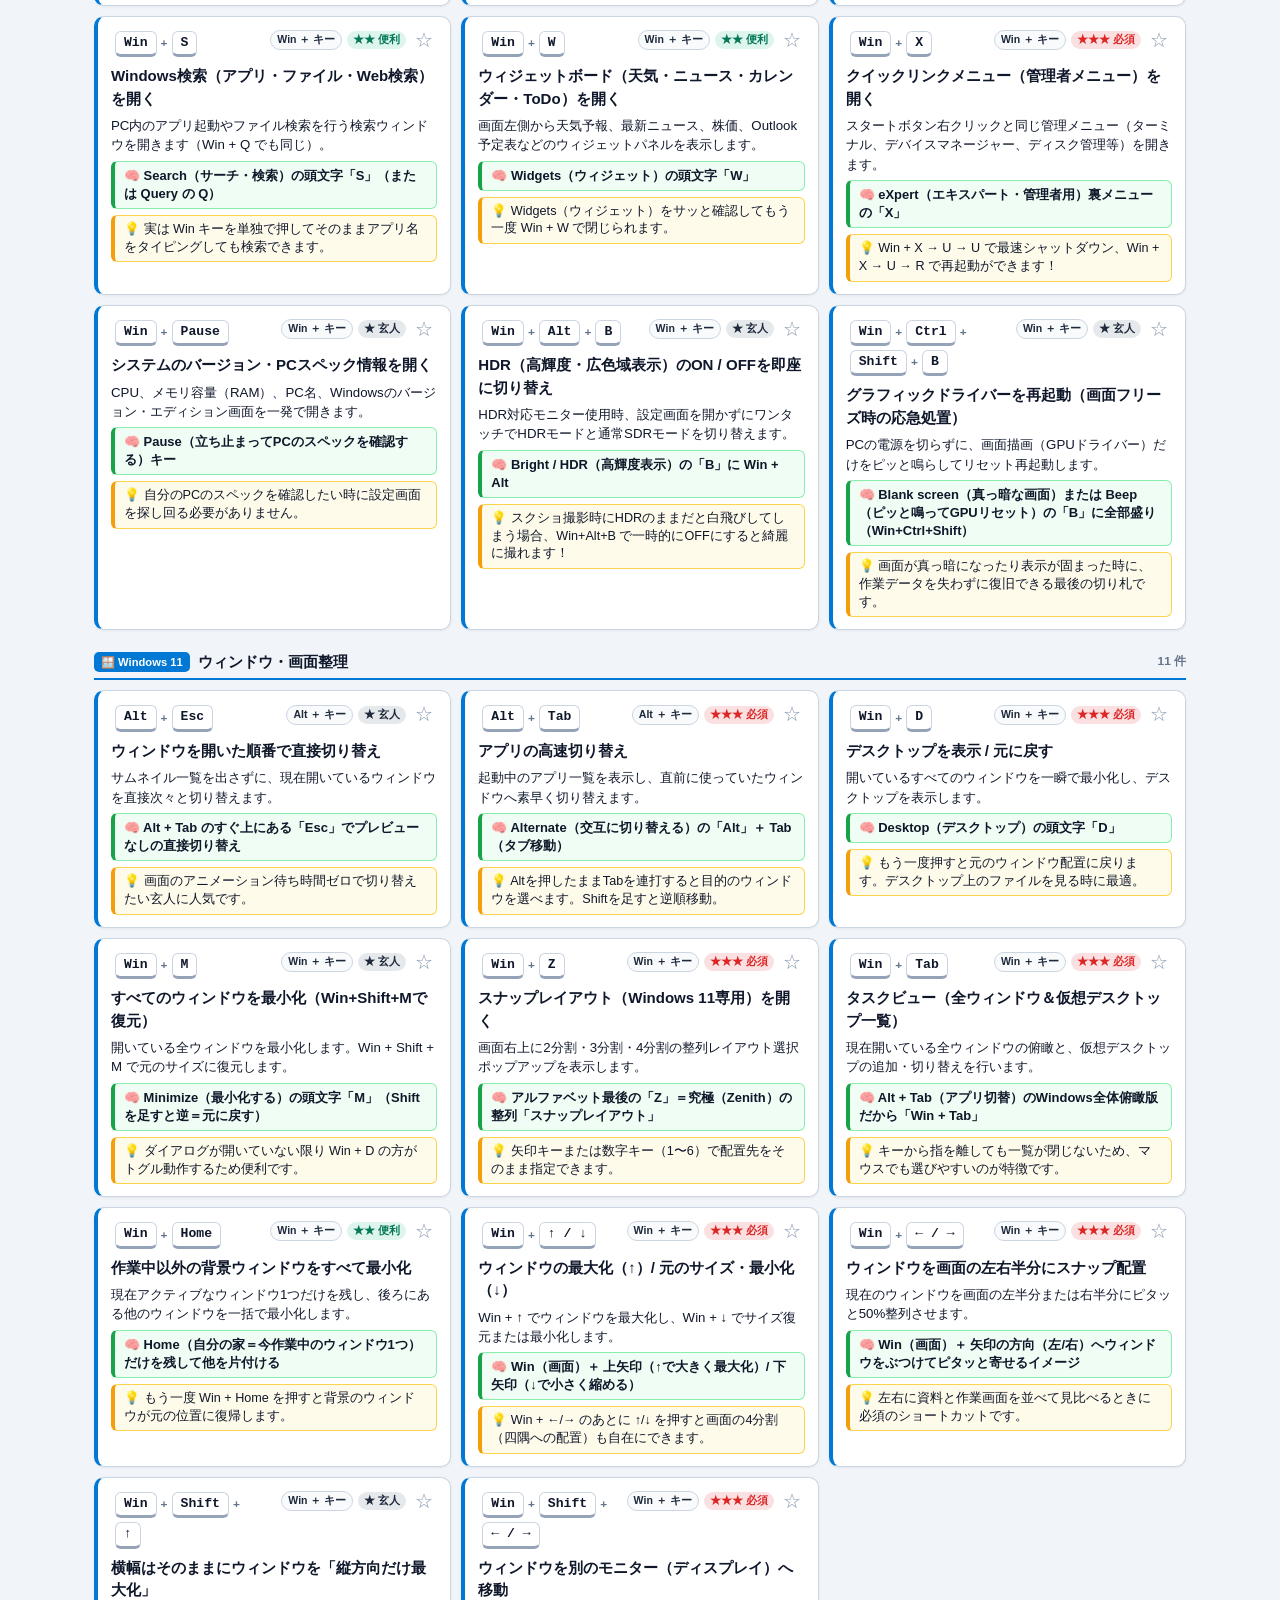
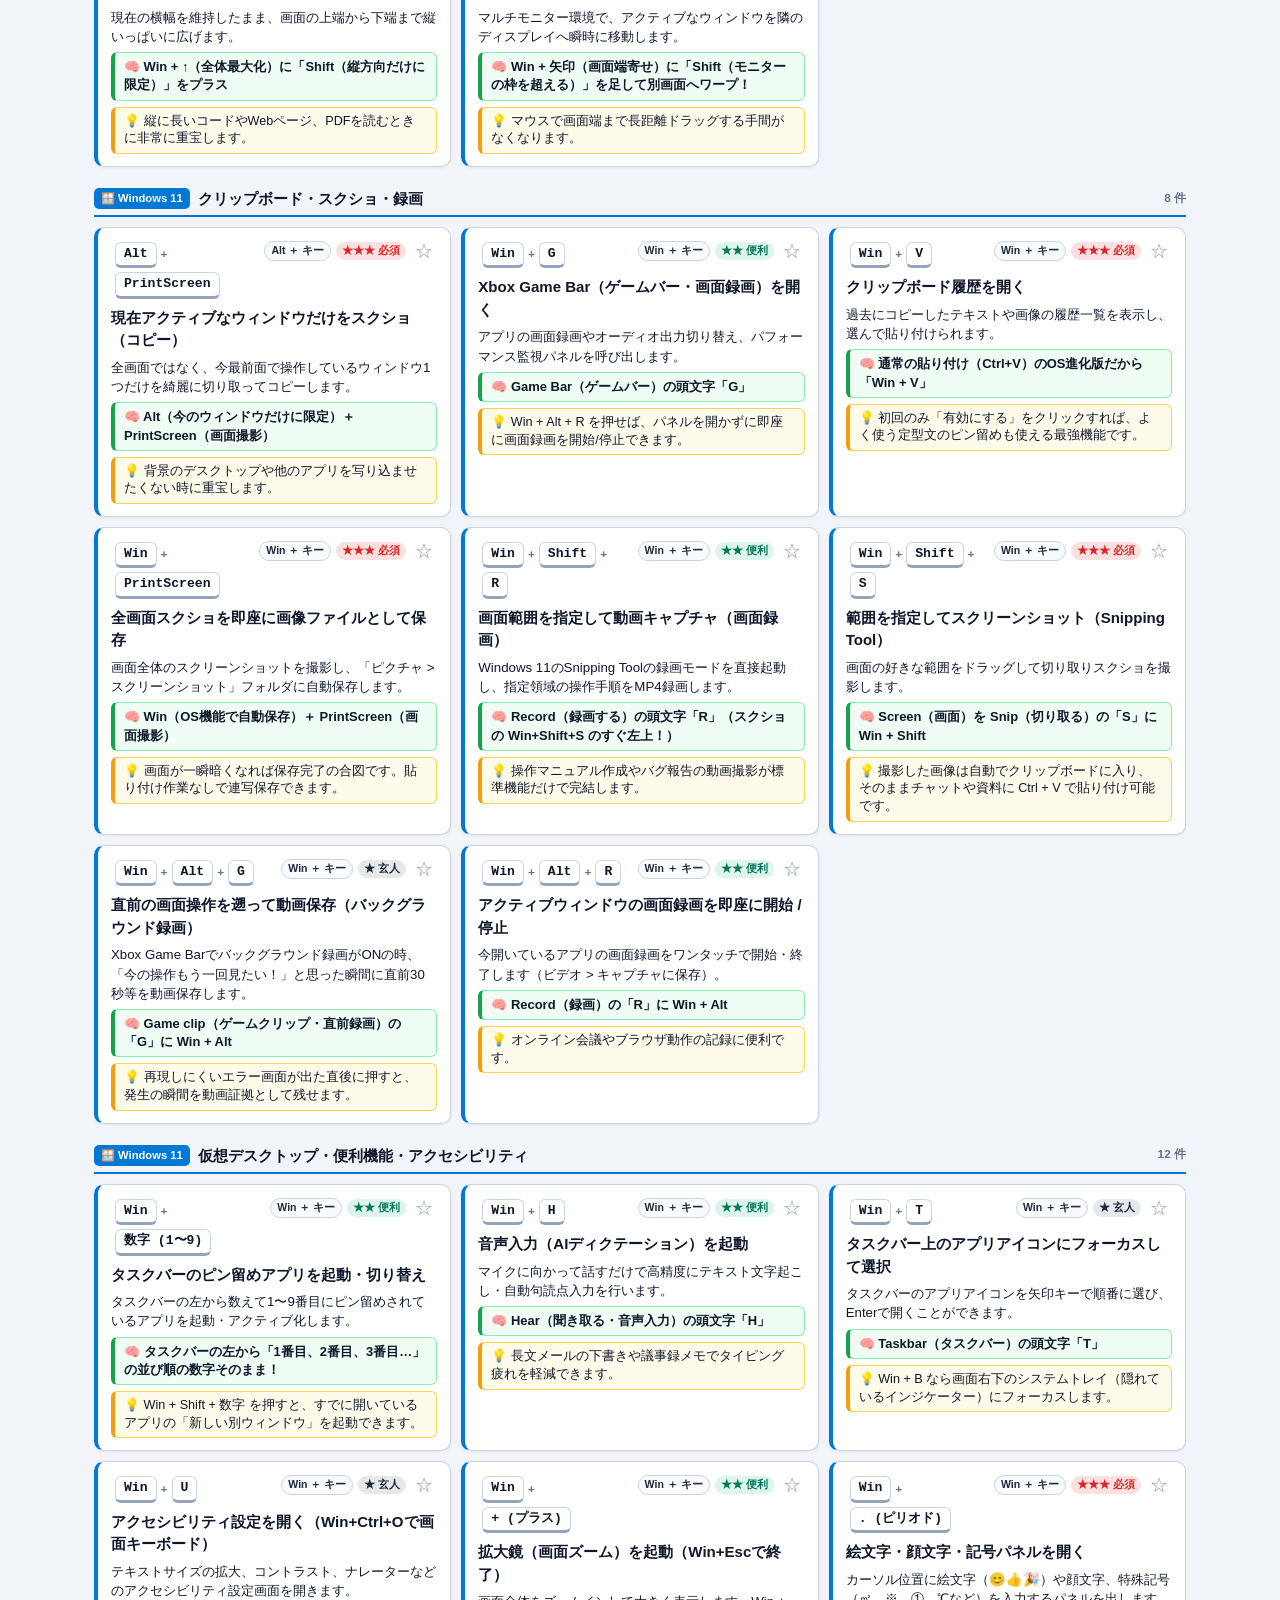
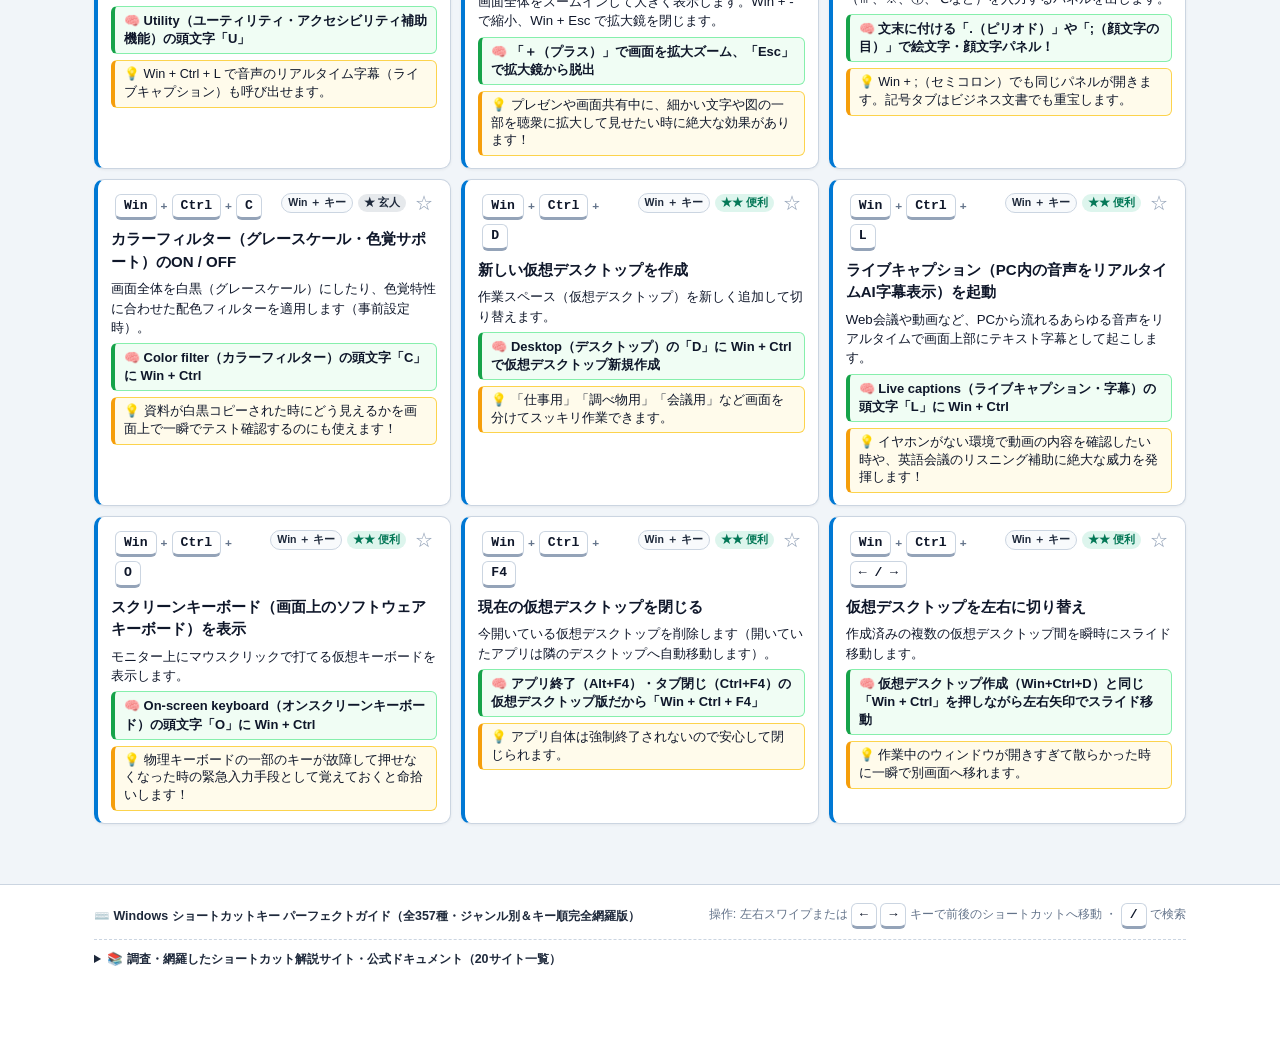
==== commit 83b32324: "fix: remove '覚え方:' label from memory box and pin swipe card at top with full list displayed below" ====
--- a/index.html
+++ b/index.html
@@ -8,7 +8,7 @@
   <link rel="stylesheet" href="style.css">
 </head>
 <body>
-  <!-- スリムヘッダー -->
+  <!-- 上部固定ヘッダー（タイトル・カテゴリタブ・表示切替・フィルタを上部に固定） -->
   <header class="site-header">
     <div class="container header-inner">
       <div class="brand">
@@ -19,24 +19,22 @@
             <span class="title-mobile">ショートカット辞典</span>
             <span class="badge-perfect">357選</span>
           </h1>
-          <p class="site-subtitle">全10カテゴリ・ジャンル別＆キー分類順・覚え方付き完全網羅ガイド</p>
         </div>
       </div>
 
       <div class="header-actions">
-        <!-- お気に入りだけ開く専用ボタン（常時表示） -->
         <button type="button" id="favOnlyHeaderBtn" class="action-btn fav-header-btn" aria-pressed="false" title="登録したお気に入りのショートカットだけを開きます">
           <span>★</span> <span id="favHeaderBtnText">お気に入り</span>
           <span id="favCountBadge" class="fav-count">0</span>
         </button>
-        <button type="button" id="toggleSearchPanelBtn" class="action-btn mobile-search-toggle" aria-expanded="false" title="検索を開く">
+        <button type="button" id="toggleSearchPanelBtn" class="action-btn" aria-expanded="false" title="検索ボックスを開く">
           <span>🔍</span> <span class="btn-label-text">検索</span>
         </button>
         <button type="button" id="toggleRulesBtn" class="action-btn" aria-expanded="false" title="ショートカットキーの覚え方・6大法則を見る">
           <span>🧠</span> <span class="btn-label-text">6法則</span>
         </button>
         <button type="button" id="keyTesterBtn" class="action-btn pc-only-btn" title="実際にキーボードを押して該当するショートカットを逆引きします">
-          <span>🎹</span> キー逆引き
+          <span>🎹</span> 逆引き
         </button>
         <button type="button" id="printBtn" class="action-btn pc-only-btn" title="現在表示中のショートカット一覧をチートシートとして印刷・PDF保存します">
           <span>🖨️</span> 印刷
@@ -55,6 +53,55 @@
             <!-- JSで動的生成 -->
           </div>
         </nav>
+      </div>
+    </div>
+
+    <!-- 表示モード切替＆重要度・ジャンル絞り込みバー（上部固定） -->
+    <div class="header-controls-wrap">
+      <div class="container">
+        <div class="quick-bar">
+          <div class="view-switcher" role="group" aria-label="表示形式の切り替え">
+            <button type="button" class="view-btn active" data-view="swipe" title="左右スワイプで次のショートカットへ1つずつ進む表示">
+              <span>👆</span> スワイプ表示
+            </button>
+            <button type="button" class="view-btn" data-view="card" title="全ショートカットをジャンル別に全体表示">
+              <span>📑</span> 全件一覧
+            </button>
+            <button type="button" class="view-btn" data-view="table" title="一覧早見表（テーブル表示）">
+              <span>📋</span> 早見表
+            </button>
+          </div>
+
+          <div class="level-filters" id="levelFilters" role="group" aria-label="重要度フィルタ">
+            <button type="button" class="filter-chip active" data-level="all">すべて</button>
+            <button type="button" class="filter-chip level-3-chip" data-level="3">★★★ 必須</button>
+            <button type="button" class="filter-chip level-2-chip" data-level="2">★★ 便利</button>
+            <button type="button" class="filter-chip level-1-chip" data-level="1">★ 玄人</button>
+            <button type="button" class="filter-chip fav-chip" data-level="fav">
+              ★ お気に入り <span id="favCountBadgeChip" class="fav-count">0</span>
+            </button>
+          </div>
+        </div>
+
+        <!-- ジャンル（サブカテゴリ）絞り込みピル -->
+        <div class="subcategory-bar" id="subcategoryBar">
+          <!-- JSで動的生成 -->
+        </div>
+
+        <!-- 検索バー（🔍検索ボタンで開閉） -->
+        <div id="controlsBar" class="controls-bar hidden" aria-label="検索">
+          <div class="search-wrapper">
+            <span class="search-icon" aria-hidden="true">🔍</span>
+            <input
+              type="search"
+              id="searchInput"
+              class="search-input"
+              placeholder="全カテゴリから検索（例: スクショ, 値貼り付け, タブ, F2）"
+              autocomplete="off"
+            >
+            <button type="button" id="clearSearchBtn" class="clear-search-btn hidden" aria-label="検索クリア">✕</button>
+          </div>
+        </div>
       </div>
     </div>
   </header>
@@ -89,53 +136,6 @@
       </div>
     </section>
 
-    <!-- 検索バー（スマホでは🔍ボタンで開閉、PCでは常時表示） -->
-    <section id="controlsBar" class="controls-bar" aria-label="検索">
-      <div class="search-wrapper">
-        <span class="search-icon" aria-hidden="true">🔍</span>
-        <input
-          type="search"
-          id="searchInput"
-          class="search-input"
-          placeholder="全カテゴリから検索（例: スクショ, 値貼り付け, タブ, F2）"
-          autocomplete="off"
-        >
-        <button type="button" id="clearSearchBtn" class="clear-search-btn hidden" aria-label="検索クリア">✕</button>
-      </div>
-    </section>
-
-    <!-- 常時表示のスリム操作バー（表示モード切替 ＋ 重要度 ＋ ジャンル絞り込み） -->
-    <div class="quick-bar">
-      <!-- 表示モード切り替え（スワイプ1枚表示 / 全件一覧 / 早見表） -->
-      <div class="view-switcher" role="group" aria-label="表示形式の切り替え">
-        <button type="button" class="view-btn active" data-view="swipe" title="左右スワイプで次のショートカットへ1つずつ進む表示">
-          <span>👆</span> スワイプ表示
-        </button>
-        <button type="button" class="view-btn" data-view="card" title="全ショートカットをジャンル別に全体表示">
-          <span>📑</span> 全件一覧
-        </button>
-        <button type="button" class="view-btn" data-view="table" title="一覧早見表（テーブル表示）">
-          <span>📋</span> 早見表
-        </button>
-      </div>
-
-      <!-- 重要度＆お気に入りフィルタ -->
-      <div class="level-filters" id="levelFilters" role="group" aria-label="重要度フィルタ">
-        <button type="button" class="filter-chip active" data-level="all">すべて</button>
-        <button type="button" class="filter-chip level-3-chip" data-level="3">★★★ 必須</button>
-        <button type="button" class="filter-chip level-2-chip" data-level="2">★★ 便利</button>
-        <button type="button" class="filter-chip level-1-chip" data-level="1">★ 玄人</button>
-        <button type="button" class="filter-chip fav-chip" data-level="fav">
-          ★ お気に入りのみ <span id="favCountBadgeChip" class="fav-count">0</span>
-        </button>
-      </div>
-    </div>
-
-    <!-- ジャンル（サブカテゴリ）絞り込みピル -->
-    <div class="subcategory-bar" id="subcategoryBar">
-      <!-- JSで動的生成 -->
-    </div>
-
     <!-- お気に入りモード表示中バナー -->
     <div id="favModeBanner" class="fav-mode-banner hidden">
       <div class="fav-banner-left">
@@ -147,7 +147,7 @@
     </div>
 
     <!-- ステータスバー -->
-    <div class="status-bar">
+    <div class="status-bar" id="statusBar">
       <div class="result-count">
         <span id="activeCategoryLabel" class="active-cat-label"></span>
         全 <strong id="resultCountNum">0</strong> 件
@@ -183,7 +183,7 @@
   </div>
 
   <!-- フッター -->
-  <footer class="site-footer">
+  <footer class="site-footer" id="siteFooter">
     <div class="container">
       <div class="footer-inner">
         <p class="footer-title">⌨️ Windows ショートカットキー パーフェクトガイド（全357種・ジャンル別＆キー順完全網羅版）</p>
@@ -198,9 +198,6 @@
     </div>
   </footer>
 
-  <!-- スワイプ中プレビューインジケーター -->
-  <div id="swipePreviewIndicator" class="swipe-preview-indicator hidden" aria-hidden="true"></div>
-
   <!-- コピー通知トースト -->
   <div id="toast" class="toast" role="status" aria-live="polite"></div>
 
--- a/style.css
+++ b/style.css
@@ -11,7 +11,6 @@
 
   --accent-primary: #2563eb;
   --accent-primary-soft: #eff6ff;
-  --accent-text: #1d4ed8;
 
   --kbd-bg: #ffffff;
   --kbd-border: #cbd5e1;
@@ -32,10 +31,10 @@
   --tip-text: #0f172a;
 
   --shadow-sm: 0 1px 3px rgba(15, 23, 42, 0.06);
-  --shadow-md: 0 6px 18px rgba(15, 23, 42, 0.09);
+  --shadow-md: 0 6px 18px rgba(15, 23, 42, 0.12);
   --radius-sm: 6px;
-  --radius-md: 12px;
-  --radius-lg: 16px;
+  --radius-md: 10px;
+  --radius-lg: 14px;
 }
 
 [data-theme="dark"] {
@@ -51,7 +50,6 @@
 
   --accent-primary: #3b82f6;
   --accent-primary-soft: rgba(59, 130, 246, 0.2);
-  --accent-text: #93c5fd;
 
   --kbd-bg: #0f172a;
   --kbd-border: #64748b;
@@ -72,7 +70,7 @@
   --tip-text: #ffffff;
 
   --shadow-sm: 0 1px 3px rgba(0, 0, 0, 0.35);
-  --shadow-md: 0 8px 22px rgba(0, 0, 0, 0.5);
+  --shadow-md: 0 8px 22px rgba(0, 0, 0, 0.55);
 }
 
 * {
@@ -96,7 +94,7 @@
   font-family: -apple-system, BlinkMacSystemFont, "Segoe UI", "Hiragino Kaku Gothic ProN", "Yu Gothic UI", "Meiryo", sans-serif;
   background-color: var(--bg-body);
   color: var(--text-main);
-  line-height: 1.55;
+  line-height: 1.5;
   min-height: 100vh;
   display: flex;
   flex-direction: column;
@@ -107,7 +105,7 @@
 .container {
   max-width: 1120px;
   margin: 0 auto;
-  padding: 0 16px;
+  padding: 0 14px;
   width: 100%;
 }
 
@@ -116,7 +114,7 @@
 }
 
 /* ==========================================
-   ヘッダー＆カテゴリタブバー
+   ヘッダー＆カテゴリタブ＆コントロールバー
    ========================================== */
 .site-header {
   background-color: var(--bg-surface);
@@ -127,19 +125,24 @@
   box-shadow: var(--shadow-sm);
 }
 
+/* スワイプ表示モード時はスワイプカード自体を上部に固定するため、ヘッダーは通常スクロールさせて画面を広く使う */
+body.is-swipe-mode .site-header {
+  position: relative;
+}
+
 .header-inner {
   display: flex;
   align-items: center;
   justify-content: space-between;
-  padding-top: 9px;
-  padding-bottom: 9px;
-  gap: 10px;
+  padding-top: 8px;
+  padding-bottom: 8px;
+  gap: 8px;
 }
 
 .brand {
   display: flex;
   align-items: center;
-  gap: 10px;
+  gap: 8px;
   min-width: 0;
   flex: 1 1 auto;
   overflow: hidden;
@@ -151,13 +154,13 @@
 }
 
 .brand-icon {
-  font-size: 1.5rem;
+  font-size: 1.4rem;
   line-height: 1;
   flex-shrink: 0;
 }
 
 .site-title {
-  font-size: 1.12rem;
+  font-size: 1.08rem;
   font-weight: 800;
   letter-spacing: -0.02em;
   display: flex;
@@ -173,7 +176,7 @@
 }
 
 .badge-perfect {
-  font-size: 0.66rem;
+  font-size: 0.65rem;
   font-weight: 700;
   background: linear-gradient(135deg, #2563eb, #7c3aed);
   color: #fff;
@@ -181,24 +184,19 @@
   border-radius: 999px;
 }
 
-.site-subtitle {
-  font-size: 0.75rem;
-  color: var(--text-muted);
-}
-
 .header-actions {
   display: flex;
   align-items: center;
-  gap: 6px;
+  gap: 5px;
   flex-shrink: 0;
 }
 
 .action-btn {
   display: inline-flex;
   align-items: center;
-  gap: 5px;
-  padding: 6px 11px;
-  font-size: 0.8rem;
+  gap: 4px;
+  padding: 5px 10px;
+  font-size: 0.78rem;
   font-weight: 700;
   color: var(--text-main);
   background-color: var(--bg-subtle);
@@ -239,18 +237,14 @@
 }
 
 .action-btn.icon-only {
-  padding: 6px 9px;
-}
-
-.mobile-search-toggle {
-  display: none;
+  padding: 5px 8px;
 }
 
 /* カテゴリバー（滑らかな横スクロール） */
 .category-bar-wrap {
   background-color: var(--bg-subtle);
   border-top: 1px solid var(--border-color);
-  padding: 6px 0;
+  padding: 5px 0;
 }
 
 .category-tabs {
@@ -273,21 +267,17 @@
   scroll-snap-align: center;
   display: inline-flex;
   align-items: center;
-  gap: 5px;
-  padding: 6px 12px;
+  gap: 4px;
+  padding: 5px 11px;
   background-color: var(--bg-surface);
   border: 1.5px solid var(--border-color);
   border-radius: 999px;
   color: var(--text-main);
-  font-size: 0.82rem;
+  font-size: 0.8rem;
   font-weight: 700;
   cursor: pointer;
   transition: all 0.15s ease;
   white-space: nowrap;
-}
-
-.cat-tab:hover {
-  border-color: var(--cat-color, var(--accent-primary));
 }
 
 .cat-tab.active {
@@ -298,13 +288,13 @@
 }
 
 .cat-tab .cat-icon {
-  font-size: 0.95rem;
+  font-size: 0.92rem;
 }
 
 .cat-tab .cat-count {
-  font-size: 0.7rem;
-  font-weight: 700;
-  padding: 0 6px;
+  font-size: 0.68rem;
+  font-weight: 700;
+  padding: 0 5px;
   border-radius: 999px;
   background-color: var(--bg-subtle);
   color: var(--text-secondary);
@@ -313,6 +303,198 @@
 .cat-tab.active .cat-count {
   background-color: rgba(255, 255, 255, 0.24);
   color: #ffffff;
+}
+
+/* ヘッダー内コントロール（表示切替・重要度・ジャンル） */
+.header-controls-wrap {
+  background-color: var(--bg-surface);
+  border-top: 1px solid var(--border-color);
+  padding: 6px 0;
+}
+
+.quick-bar {
+  display: flex;
+  align-items: center;
+  justify-content: space-between;
+  gap: 8px;
+  flex-wrap: wrap;
+}
+
+.view-switcher {
+  display: inline-flex;
+  background-color: var(--bg-subtle);
+  padding: 2px;
+  border-radius: var(--radius-sm);
+  border: 1px solid var(--border-color);
+}
+
+.view-btn {
+  padding: 4px 10px;
+  font-size: 0.76rem;
+  font-weight: 700;
+  color: var(--text-secondary);
+  background: transparent;
+  border: none;
+  border-radius: 4px;
+  cursor: pointer;
+  display: inline-flex;
+  align-items: center;
+  gap: 4px;
+  white-space: nowrap;
+}
+
+.view-btn.active {
+  background-color: var(--accent-primary);
+  color: #ffffff;
+}
+
+.level-filters {
+  display: flex;
+  align-items: center;
+  gap: 5px;
+  overflow-x: auto;
+  scroll-behavior: smooth;
+  scrollbar-width: none;
+  -webkit-overflow-scrolling: touch;
+}
+
+.level-filters::-webkit-scrollbar {
+  display: none;
+}
+
+.filter-chip {
+  flex: 0 0 auto;
+  padding: 4px 9px;
+  font-size: 0.74rem;
+  font-weight: 700;
+  color: var(--text-secondary);
+  background-color: var(--bg-subtle);
+  border: 1px solid var(--border-color);
+  border-radius: 999px;
+  cursor: pointer;
+  display: inline-flex;
+  align-items: center;
+  gap: 4px;
+  white-space: nowrap;
+}
+
+.filter-chip.active {
+  background-color: var(--text-main);
+  color: var(--bg-surface);
+  border-color: var(--text-main);
+}
+
+.filter-chip.fav-chip.active {
+  background-color: #eab308;
+  border-color: #ca8a04;
+  color: #ffffff;
+}
+
+.fav-count {
+  font-size: 0.66rem;
+  padding: 0 5px;
+  border-radius: 999px;
+  background-color: rgba(234, 179, 8, 0.22);
+  color: #92400e;
+}
+
+[data-theme="dark"] .fav-count {
+  color: #fef08a;
+}
+
+.fav-header-btn.active .fav-count,
+.filter-chip.active .fav-count {
+  background-color: rgba(255, 255, 255, 0.28);
+  color: #ffffff;
+}
+
+/* ジャンルピル */
+.subcategory-bar {
+  display: flex;
+  align-items: center;
+  gap: 5px;
+  overflow-x: auto;
+  scroll-behavior: smooth;
+  scrollbar-width: none;
+  -webkit-overflow-scrolling: touch;
+  margin-top: 6px;
+}
+
+.subcategory-bar::-webkit-scrollbar {
+  display: none;
+}
+
+.subcat-label {
+  font-size: 0.72rem;
+  font-weight: 700;
+  color: var(--text-muted);
+  flex-shrink: 0;
+}
+
+.subcat-pill {
+  flex: 0 0 auto;
+  padding: 3px 9px;
+  font-size: 0.73rem;
+  font-weight: 600;
+  color: var(--text-secondary);
+  background-color: var(--bg-subtle);
+  border: 1px solid var(--border-color);
+  border-radius: 999px;
+  cursor: pointer;
+  white-space: nowrap;
+}
+
+.subcat-pill.active {
+  background-color: var(--accent-primary);
+  color: #ffffff;
+  border-color: var(--accent-primary);
+  font-weight: 700;
+}
+
+/* 検索バー */
+.controls-bar {
+  margin-top: 6px;
+}
+
+.search-wrapper {
+  position: relative;
+  display: flex;
+  align-items: center;
+  width: 100%;
+}
+
+.search-icon {
+  position: absolute;
+  left: 11px;
+  font-size: 0.9rem;
+  pointer-events: none;
+}
+
+.search-input {
+  width: 100%;
+  padding: 7px 32px 7px 34px;
+  font-size: 16px;
+  color: var(--text-main);
+  background-color: var(--bg-subtle);
+  border: 1.5px solid var(--border-color);
+  border-radius: var(--radius-sm);
+  outline: none;
+}
+
+.search-input:focus {
+  background-color: var(--bg-surface);
+  border-color: var(--accent-primary);
+}
+
+.clear-search-btn {
+  position: absolute;
+  right: 8px;
+  background: none;
+  border: none;
+  color: var(--text-muted);
+  font-size: 0.95rem;
+  cursor: pointer;
+  padding: 2px 6px;
 }
 
 /* ==========================================
@@ -369,10 +551,10 @@
 }
 
 /* ==========================================
-   メインエリア・検索・クイックフィルタ
+   メインエリア
    ========================================== */
 .main-content {
-  padding-top: 12px;
+  padding-top: 8px;
   padding-bottom: 40px;
   flex: 1;
 }
@@ -382,8 +564,8 @@
   background-color: var(--bg-surface);
   border: 2px solid var(--memory-accent);
   border-radius: var(--radius-md);
-  padding: 12px 14px;
-  margin-bottom: 12px;
+  padding: 10px 12px;
+  margin-bottom: 10px;
   box-shadow: var(--shadow-sm);
 }
 
@@ -392,16 +574,16 @@
   align-items: center;
   justify-content: space-between;
   gap: 8px;
-  font-size: 0.88rem;
-  color: var(--text-main);
-  margin-bottom: 10px;
+  font-size: 0.85rem;
+  color: var(--text-main);
+  margin-bottom: 8px;
 }
 
 .panel-close-btn {
   background: var(--bg-subtle);
   border: 1px solid var(--border-color);
   color: var(--text-main);
-  font-size: 0.75rem;
+  font-size: 0.74rem;
   font-weight: 700;
   padding: 3px 9px;
   border-radius: var(--radius-sm);
@@ -419,209 +601,19 @@
   border: 1px solid var(--memory-border);
   border-left: 4px solid var(--memory-accent);
   border-radius: var(--radius-sm);
-  padding: 9px 11px;
+  padding: 8px 10px;
 }
 
 .memory-rule-title {
-  font-size: 0.84rem;
+  font-size: 0.82rem;
   font-weight: 800;
   color: var(--memory-label);
-  margin-bottom: 3px;
+  margin-bottom: 2px;
 }
 
 .memory-rule-desc {
-  font-size: 0.78rem;
+  font-size: 0.76rem;
   color: var(--memory-text);
-}
-
-/* 検索バー */
-.controls-bar {
-  margin-bottom: 10px;
-}
-
-.search-wrapper {
-  position: relative;
-  display: flex;
-  align-items: center;
-  width: 100%;
-}
-
-.search-icon {
-  position: absolute;
-  left: 12px;
-  font-size: 0.92rem;
-  pointer-events: none;
-}
-
-.search-input {
-  width: 100%;
-  padding: 8px 34px 8px 36px;
-  font-size: 0.9rem;
-  color: var(--text-main);
-  background-color: var(--bg-surface);
-  border: 1.5px solid var(--border-color);
-  border-radius: var(--radius-md);
-  outline: none;
-  box-shadow: var(--shadow-sm);
-}
-
-.search-input:focus {
-  border-color: var(--accent-primary);
-  box-shadow: 0 0 0 3px var(--accent-primary-soft);
-}
-
-.clear-search-btn {
-  position: absolute;
-  right: 10px;
-  background: none;
-  border: none;
-  color: var(--text-muted);
-  font-size: 0.95rem;
-  cursor: pointer;
-  padding: 2px 6px;
-}
-
-/* クイックバー */
-.quick-bar {
-  display: flex;
-  align-items: center;
-  justify-content: space-between;
-  gap: 8px;
-  margin-bottom: 8px;
-  flex-wrap: wrap;
-}
-
-.view-switcher {
-  display: inline-flex;
-  background-color: var(--bg-surface);
-  padding: 3px;
-  border-radius: var(--radius-sm);
-  border: 1px solid var(--border-color);
-  box-shadow: var(--shadow-sm);
-}
-
-.view-btn {
-  padding: 5px 10px;
-  font-size: 0.78rem;
-  font-weight: 700;
-  color: var(--text-secondary);
-  background: transparent;
-  border: none;
-  border-radius: 4px;
-  cursor: pointer;
-  display: inline-flex;
-  align-items: center;
-  gap: 4px;
-  white-space: nowrap;
-}
-
-.view-btn.active {
-  background-color: var(--accent-primary);
-  color: #ffffff;
-}
-
-.level-filters {
-  display: flex;
-  align-items: center;
-  gap: 5px;
-  overflow-x: auto;
-  scroll-behavior: smooth;
-  scrollbar-width: none;
-  -webkit-overflow-scrolling: touch;
-}
-
-.level-filters::-webkit-scrollbar {
-  display: none;
-}
-
-.filter-chip {
-  flex: 0 0 auto;
-  padding: 5px 10px;
-  font-size: 0.76rem;
-  font-weight: 700;
-  color: var(--text-secondary);
-  background-color: var(--bg-surface);
-  border: 1px solid var(--border-color);
-  border-radius: 999px;
-  cursor: pointer;
-  display: inline-flex;
-  align-items: center;
-  gap: 4px;
-  white-space: nowrap;
-}
-
-.filter-chip.active {
-  background-color: var(--text-main);
-  color: var(--bg-surface);
-  border-color: var(--text-main);
-}
-
-.filter-chip.fav-chip.active {
-  background-color: #eab308;
-  border-color: #ca8a04;
-  color: #ffffff;
-}
-
-.fav-count {
-  font-size: 0.68rem;
-  padding: 0 5px;
-  border-radius: 999px;
-  background-color: rgba(234, 179, 8, 0.22);
-  color: #92400e;
-}
-
-[data-theme="dark"] .fav-count {
-  color: #fef08a;
-}
-
-.fav-header-btn.active .fav-count,
-.filter-chip.active .fav-count {
-  background-color: rgba(255, 255, 255, 0.28);
-  color: #ffffff;
-}
-
-/* ジャンルピル */
-.subcategory-bar {
-  display: flex;
-  align-items: center;
-  gap: 5px;
-  overflow-x: auto;
-  scroll-behavior: smooth;
-  scrollbar-width: none;
-  -webkit-overflow-scrolling: touch;
-  margin-bottom: 8px;
-  padding-bottom: 2px;
-}
-
-.subcategory-bar::-webkit-scrollbar {
-  display: none;
-}
-
-.subcat-label {
-  font-size: 0.74rem;
-  font-weight: 700;
-  color: var(--text-muted);
-  flex-shrink: 0;
-}
-
-.subcat-pill {
-  flex: 0 0 auto;
-  padding: 4px 10px;
-  font-size: 0.75rem;
-  font-weight: 600;
-  color: var(--text-secondary);
-  background-color: var(--bg-surface);
-  border: 1px solid var(--border-color);
-  border-radius: 999px;
-  cursor: pointer;
-  white-space: nowrap;
-}
-
-.subcat-pill.active {
-  background-color: var(--accent-primary);
-  color: #ffffff;
-  border-color: var(--accent-primary);
-  font-weight: 700;
 }
 
 /* お気に入り表示中バナー */
@@ -633,9 +625,9 @@
   background: linear-gradient(90deg, rgba(234, 179, 8, 0.2), rgba(245, 158, 11, 0.12));
   border: 1.5px solid #eab308;
   border-radius: var(--radius-md);
-  padding: 8px 12px;
-  margin-bottom: 10px;
-  font-size: 0.84rem;
+  padding: 7px 11px;
+  margin-bottom: 8px;
+  font-size: 0.82rem;
 }
 
 .fav-banner-left {
@@ -646,13 +638,13 @@
 }
 
 .fav-banner-count {
-  font-size: 0.78rem;
+  font-size: 0.76rem;
   color: var(--text-secondary);
 }
 
 .exit-fav-btn {
-  padding: 4px 10px;
-  font-size: 0.75rem;
+  padding: 3px 9px;
+  font-size: 0.73rem;
   font-weight: 700;
   background-color: var(--bg-surface);
   color: var(--text-main);
@@ -667,8 +659,8 @@
   display: flex;
   align-items: center;
   justify-content: space-between;
-  margin-bottom: 8px;
-  font-size: 0.8rem;
+  margin-bottom: 6px;
+  font-size: 0.78rem;
   color: var(--text-secondary);
   gap: 8px;
 }
@@ -690,33 +682,43 @@
 
 .filter-summary {
   color: var(--text-muted);
-  font-size: 0.76rem;
+  font-size: 0.74rem;
 }
 
 .status-hint {
-  font-size: 0.75rem;
+  font-size: 0.74rem;
   color: var(--text-muted);
 }
 
 /* ==========================================
-   1. 滑らかな横スクロールスナップ・スワイプ表示モード
+   1. 上部固定のスワイプカードステージ ＋ 下に全体表示リスト
    ========================================== */
 .swipe-single-stage {
-  max-width: 720px;
-  margin: 0 auto;
+  position: sticky;
+  top: 0;
+  z-index: 90;
+  background-color: var(--bg-body);
+  padding: 6px 0 8px 0;
+  margin-bottom: 12px;
+  border-bottom: 2px solid var(--border-color);
+  box-shadow: 0 6px 14px rgba(15, 23, 42, 0.08);
+}
+
+[data-theme="dark"] .swipe-single-stage {
+  box-shadow: 0 6px 16px rgba(0, 0, 0, 0.45);
 }
 
 /* 指に追従して滑らかにスクロール＆スナップする横トラック */
 .swipe-carousel-track {
   display: flex;
   flex-wrap: nowrap;
+  align-items: flex-start;
   overflow-x: auto;
   scroll-snap-type: x mandatory;
   scroll-behavior: smooth;
   -webkit-overflow-scrolling: touch;
   overscroll-behavior-x: contain;
-  gap: 14px;
-  padding: 2px 0 8px 0;
+  gap: 12px;
   scrollbar-width: none;
 }
 
@@ -732,312 +734,113 @@
   scroll-snap-stop: always;
   background-color: var(--bg-surface);
   border: 2px solid var(--border-color);
-  border-top: 6px solid var(--card-accent, var(--accent-primary));
-  border-radius: var(--radius-lg);
-  padding: 20px 18px;
-  box-shadow: var(--shadow-md);
+  border-top: 5px solid var(--card-accent, var(--accent-primary));
+  border-radius: var(--radius-md);
+  padding: 12px 14px;
+  box-shadow: var(--shadow-sm);
   display: flex;
   flex-direction: column;
-  gap: 14px;
+  gap: 8px;
 }
 
 .single-card-header {
   display: flex;
   align-items: center;
   justify-content: space-between;
-  gap: 8px;
+  gap: 6px;
+}
+
+.single-card-badges {
+  display: flex;
+  align-items: center;
+  gap: 5px;
   flex-wrap: wrap;
-}
-
-.single-card-badges {
-  display: flex;
-  align-items: center;
-  gap: 6px;
-  flex-wrap: wrap;
+  min-width: 0;
 }
 
 .single-genre-badge {
-  font-size: 0.76rem;
+  font-size: 0.72rem;
   font-weight: 700;
   color: var(--text-main);
   background-color: var(--bg-subtle);
   border: 1px solid var(--border-color);
-  padding: 2px 9px;
+  padding: 1px 8px;
   border-radius: 999px;
 }
 
+.single-card-right-top {
+  display: flex;
+  align-items: center;
+  gap: 6px;
+  flex-shrink: 0;
+}
+
 .single-card-counter {
-  font-size: 0.84rem;
+  font-size: 0.76rem;
   font-weight: 700;
   color: var(--text-secondary);
   background-color: var(--bg-subtle);
-  padding: 3px 10px;
+  padding: 1px 8px;
   border-radius: 999px;
   border: 1px solid var(--border-color);
 }
 
 .single-card-counter strong {
   color: var(--text-main);
-  font-size: 0.98rem;
-}
-
-.single-card-keys-area {
-  background-color: var(--bg-subtle);
-  border: 1px solid var(--border-color);
-  border-radius: var(--radius-md);
-  padding: 14px 12px;
-  display: flex;
-  flex-direction: column;
-  align-items: center;
-  justify-content: center;
-  gap: 6px;
-  text-align: center;
-}
-
-.single-keys-combo {
-  justify-content: center;
-}
-
-.single-keys-combo kbd {
-  font-size: 1.15rem;
-  padding: 7px 14px;
-  border-bottom-width: 3px;
-}
-
-.copy-hint-label {
-  font-size: 0.72rem;
-  color: var(--text-muted);
-}
-
-.single-card-title-row {
+}
+
+.single-card-main-head {
   display: flex;
   align-items: center;
   justify-content: space-between;
   gap: 10px;
   flex-wrap: wrap;
+  background-color: var(--bg-subtle);
+  border: 1px solid var(--border-color);
+  border-radius: var(--radius-sm);
+  padding: 8px 10px;
+}
+
+.single-keys-combo kbd {
+  font-size: 0.96rem;
+  padding: 4px 10px;
+}
+
+.single-card-title-wrap {
+  display: flex;
+  align-items: center;
+  gap: 6px;
+  flex-wrap: wrap;
+  flex: 1 1 auto;
+  justify-content: flex-end;
 }
 
 .single-card-title {
-  font-size: 1.25rem;
+  font-size: 1.04rem;
   font-weight: 800;
   color: var(--text-main);
-  line-height: 1.3;
+  line-height: 1.25;
 }
 
 .single-card-desc {
-  font-size: 0.96rem;
-  color: var(--text-main);
-  line-height: 1.6;
-}
-
-.single-card-memory {
-  font-size: 0.94rem !important;
-  padding: 11px 13px !important;
-}
-
-.single-card-tip {
-  font-size: 0.88rem !important;
-  padding: 10px 13px !important;
-}
-
-.single-card-footer {
-  padding-top: 4px;
-}
-
-.single-fav-btn {
-  width: 100%;
-  padding: 10px 14px;
-  font-size: 0.88rem;
-  font-weight: 700;
-  color: var(--text-main);
-  background-color: var(--bg-subtle);
-  border: 1.5px solid var(--border-strong);
-  border-radius: var(--radius-md);
-  cursor: pointer;
-  display: flex;
-  align-items: center;
-  justify-content: center;
-  gap: 6px;
-  transition: all 0.15s ease;
-}
-
-.single-fav-btn.is-fav {
-  background-color: rgba(234, 179, 8, 0.2);
-  border-color: #eab308;
-  color: #92400e;
-}
-
-[data-theme="dark"] .single-fav-btn.is-fav {
-  color: #fef08a;
-}
-
-/* カード直下の「前のショートカット / 次のショートカット」ボタン */
-.single-step-controls {
-  display: grid;
-  grid-template-columns: 1fr 1fr;
-  gap: 10px;
-  margin-top: 8px;
-}
-
-.step-card-btn {
-  background-color: var(--bg-surface);
-  border: 1.5px solid var(--border-strong);
-  border-radius: var(--radius-md);
-  padding: 10px 12px;
-  cursor: pointer;
-  display: flex;
-  flex-direction: column;
-  gap: 3px;
-  text-align: left;
-  box-shadow: var(--shadow-sm);
-  transition: all 0.15s ease;
-  min-width: 0;
-}
-
-.step-card-btn.next {
-  text-align: right;
-  border-color: var(--accent-primary);
-  background-color: var(--accent-primary-soft);
-}
-
-.step-card-btn:active {
-  transform: scale(0.98);
-}
-
-.step-btn-dir {
-  font-size: 0.84rem;
-  font-weight: 800;
-  color: var(--text-main);
-}
-
-.step-btn-sub {
-  font-size: 0.75rem;
-  color: var(--text-secondary);
-  white-space: nowrap;
-  overflow: hidden;
-  text-overflow: ellipsis;
-}
-
-.swipe-guide-note {
-  text-align: center;
-  font-size: 0.76rem;
-  color: var(--text-muted);
-  margin: 10px 0 18px 0;
-}
-
-/* ジャンル別クイック目次 */
-.swipe-directory-section {
-  background-color: var(--bg-surface);
-  border: 1px solid var(--border-color);
-  border-radius: var(--radius-md);
-  overflow: hidden;
-  box-shadow: var(--shadow-sm);
-}
-
-.swipe-directory-header {
-  padding: 10px 14px;
-  background-color: var(--bg-subtle);
-  border-bottom: 1px solid var(--border-color);
-}
-
-.swipe-directory-header h3 {
   font-size: 0.86rem;
-  font-weight: 800;
-  color: var(--text-main);
-}
-
-.dir-group {
-  border-bottom: 1px solid var(--border-color);
-}
-
-.dir-group:last-child {
-  border-bottom: none;
-}
-
-.dir-group-header {
-  display: flex;
-  align-items: center;
-  gap: 8px;
-  padding: 8px 12px;
-  background-color: var(--bg-subtle);
-  font-size: 0.82rem;
-  color: var(--text-main);
-  border-left: 4px solid var(--section-color, var(--accent-primary));
-}
-
-.dir-group-list {
-  display: grid;
-  grid-template-columns: repeat(auto-fill, minmax(min(100%, 300px), 1fr));
-}
-
-.dir-item {
-  display: flex;
-  align-items: center;
-  gap: 8px;
-  padding: 8px 12px;
-  background: none;
-  border: none;
-  border-bottom: 1px solid var(--border-color);
-  text-align: left;
-  cursor: pointer;
-  color: var(--text-main);
-  font-size: 0.8rem;
-  min-width: 0;
-}
-
-.dir-item:hover {
-  background-color: var(--bg-subtle);
-}
-
-.dir-item.active {
-  background-color: var(--accent-primary-soft);
-  font-weight: 700;
-}
-
-.dir-num {
-  font-size: 0.72rem;
-  font-weight: 700;
-  color: var(--text-muted);
-  min-width: 22px;
-}
-
-.dir-keys {
-  font-family: "Consolas", "Monaco", monospace;
-  font-size: 0.76rem;
-  font-weight: 700;
-  color: var(--kbd-text);
-  background-color: var(--kbd-bg);
-  border: 1px solid var(--kbd-border);
-  padding: 1px 6px;
-  border-radius: 4px;
-  flex-shrink: 0;
-}
-
-.dir-title {
-  flex: 1;
-  overflow: hidden;
-  text-overflow: ellipsis;
-  white-space: nowrap;
-}
-
-.dir-fav {
-  color: #eab308;
-  flex-shrink: 0;
+  color: var(--text-main);
+  line-height: 1.45;
 }
 
 /* ==========================================
-   2. 全件一覧モード（クリック不要で全情報を常時表示）
+   2. 全件一覧＆スワイプ下部全体表示（クリック不要で常時全体表示）
    ========================================== */
 .category-section {
-  margin-bottom: 24px;
+  margin-bottom: 20px;
 }
 
 .section-header {
   display: flex;
   align-items: center;
   justify-content: space-between;
-  margin-bottom: 12px;
-  padding-bottom: 6px;
+  margin-bottom: 10px;
+  padding-bottom: 5px;
   border-bottom: 2px solid var(--section-color, var(--border-strong));
   gap: 8px;
 }
@@ -1050,24 +853,24 @@
 }
 
 .section-badge {
-  font-size: 0.72rem;
+  font-size: 0.7rem;
   font-weight: 700;
   color: #ffffff;
   background-color: var(--section-color, var(--accent-primary));
-  padding: 2px 8px;
+  padding: 2px 7px;
   border-radius: 5px;
   white-space: nowrap;
   flex-shrink: 0;
 }
 
 .section-title {
-  font-size: 1rem;
+  font-size: 0.96rem;
   font-weight: 800;
   color: var(--text-main);
 }
 
 .section-count {
-  font-size: 0.76rem;
+  font-size: 0.74rem;
   color: var(--text-muted);
   font-weight: 700;
   flex-shrink: 0;
@@ -1076,7 +879,7 @@
 .full-cards-grid {
   display: grid;
   grid-template-columns: repeat(auto-fill, minmax(min(100%, 340px), 1fr));
-  gap: 12px;
+  gap: 10px;
 }
 
 .shortcut-card.full-visible-card {
@@ -1084,10 +887,10 @@
   border: 1px solid var(--border-color);
   border-left: 4px solid var(--card-accent, var(--accent-primary));
   border-radius: var(--radius-md);
-  padding: 14px 15px;
+  padding: 12px 13px;
   display: flex;
   flex-direction: column;
-  gap: 8px;
+  gap: 6px;
   min-width: 0;
   max-width: 100%;
   box-shadow: var(--shadow-sm);
@@ -1120,9 +923,9 @@
 
 kbd {
   display: inline-block;
-  padding: 4px 8px;
+  padding: 3px 8px;
   font-family: "Consolas", "Monaco", "Segoe UI Semibold", monospace;
-  font-size: 0.84rem;
+  font-size: 0.82rem;
   font-weight: 700;
   line-height: 1.25;
   color: var(--kbd-text);
@@ -1136,7 +939,7 @@
 }
 
 .key-plus {
-  font-size: 0.75rem;
+  font-size: 0.74rem;
   font-weight: 700;
   color: var(--text-muted);
 }
@@ -1149,7 +952,7 @@
 }
 
 .item-func-tag {
-  font-size: 0.68rem;
+  font-size: 0.66rem;
   font-weight: 700;
   color: var(--text-secondary);
   background-color: var(--bg-subtle);
@@ -1160,9 +963,9 @@
 }
 
 .level-badge {
-  font-size: 0.68rem;
-  font-weight: 700;
-  padding: 2px 6px;
+  font-size: 0.66rem;
+  font-weight: 700;
+  padding: 1px 6px;
   border-radius: 999px;
   white-space: nowrap;
 }
@@ -1207,64 +1010,44 @@
 }
 
 .card-title {
-  font-size: 0.98rem;
+  font-size: 0.94rem;
   font-weight: 800;
   color: var(--text-main);
 }
 
 .card-desc {
-  font-size: 0.86rem;
-  color: var(--text-main);
-}
-
-/* 🧠 覚え方ボックス（青文字を廃止し、くっきり見やすい黒/白文字＋グリーンアクセントへ改善） */
+  font-size: 0.83rem;
+  color: var(--text-main);
+  line-height: 1.45;
+}
+
+/* 🧠 覚え方ボックス（「覚え方:」の文字を無くし、横幅100%でコンパクトに表示） */
 .card-memory {
-  font-size: 0.84rem;
+  display: block;
+  width: 100%;
+  font-size: 0.81rem;
   font-weight: 700;
   color: var(--memory-text);
   background-color: var(--memory-bg);
-  border: 1.5px solid var(--memory-border);
-  border-left: 5px solid var(--memory-accent);
+  border: 1px solid var(--memory-border);
+  border-left: 4px solid var(--memory-accent);
   border-radius: var(--radius-sm);
-  padding: 8px 11px;
-  display: flex;
-  align-items: flex-start;
-  gap: 6px;
-  line-height: 1.5;
-}
-
-.card-memory-label {
-  flex-shrink: 0;
-  font-weight: 800;
-  color: var(--memory-label);
-}
-
-.card-memory-text {
-  color: var(--memory-text);
-  font-weight: 700;
-}
-
-/* 💡 ワンポイントボックス（くっきり見やすい黒/白文字＋ゴールドアクセント） */
+  padding: 5px 9px;
+  line-height: 1.4;
+}
+
+/* 💡 ワンポイントボックス（横幅100%でコンパクトに表示） */
 .card-tip {
-  font-size: 0.82rem;
+  display: block;
+  width: 100%;
+  font-size: 0.79rem;
   color: var(--tip-text);
   background-color: var(--tip-bg);
-  border: 1.5px solid var(--tip-border);
-  border-left: 5px solid var(--tip-accent);
+  border: 1px solid var(--tip-border);
+  border-left: 4px solid var(--tip-accent);
   border-radius: var(--radius-sm);
-  padding: 7px 11px;
-  display: flex;
-  align-items: flex-start;
-  gap: 6px;
-  line-height: 1.5;
-}
-
-.card-tip-icon {
-  flex-shrink: 0;
-}
-
-.card-tip-text {
-  color: var(--tip-text);
+  padding: 5px 9px;
+  line-height: 1.4;
 }
 
 /* ==========================================
@@ -1318,12 +1101,12 @@
 
 .table-memory-line {
   display: inline-block;
-  margin-top: 4px;
-  padding: 2px 8px;
+  margin-top: 3px;
+  padding: 2px 7px;
   border-radius: 4px;
   background-color: var(--memory-bg);
   border-left: 3px solid var(--memory-accent);
-  font-size: 0.78rem;
+  font-size: 0.76rem;
   font-weight: 700;
   color: var(--memory-text);
 }
@@ -1331,7 +1114,7 @@
 .table-tip-line {
   display: inline-block;
   margin-top: 3px;
-  font-size: 0.76rem;
+  font-size: 0.75rem;
   color: var(--text-secondary);
 }
 
@@ -1350,7 +1133,7 @@
    ========================================== */
 .mobile-swipe-bar {
   position: fixed;
-  bottom: 10px;
+  bottom: 8px;
   left: 50%;
   transform: translateX(-50%);
   width: min(calc(100% - 16px), 600px);
@@ -1364,7 +1147,7 @@
   -webkit-backdrop-filter: blur(10px);
   border: 1.5px solid var(--border-strong);
   border-radius: 999px;
-  padding: 6px 8px;
+  padding: 5px 8px;
   box-shadow: 0 6px 20px rgba(15, 23, 42, 0.18);
   user-select: none;
 }
@@ -1378,8 +1161,8 @@
   display: inline-flex;
   align-items: center;
   gap: 4px;
-  padding: 6px 10px;
-  font-size: 0.74rem;
+  padding: 5px 10px;
+  font-size: 0.73rem;
   font-weight: 700;
   color: var(--text-main);
   background-color: var(--bg-subtle);
@@ -1413,14 +1196,14 @@
   display: flex;
   flex-direction: column;
   align-items: center;
-  gap: 4px;
+  gap: 3px;
   min-width: 0;
   flex: 1;
   text-align: center;
 }
 
 .swipe-hint-text {
-  font-size: 0.73rem;
+  font-size: 0.72rem;
   font-weight: 800;
   color: var(--text-main);
   white-space: nowrap;
@@ -1431,7 +1214,7 @@
 
 .swipe-progress-track {
   width: 80%;
-  height: 5px;
+  height: 4px;
   background-color: var(--border-color);
   border-radius: 999px;
   overflow: hidden;
@@ -1485,7 +1268,7 @@
 .site-footer {
   background-color: var(--bg-surface);
   border-top: 1px solid var(--border-color);
-  padding: 18px 0 80px 0;
+  padding: 18px 0 76px 0;
   font-size: 0.78rem;
   color: var(--text-muted);
 }
@@ -1527,7 +1310,7 @@
 
 .toast {
   position: fixed;
-  bottom: 68px;
+  bottom: 64px;
   right: 16px;
   background-color: #0f172a;
   color: #ffffff;
@@ -1556,19 +1339,14 @@
     padding: 0 10px;
   }
 
-  .site-header {
-    position: static;
-  }
-
   .header-inner {
-    padding-top: 7px;
-    padding-bottom: 7px;
-    gap: 6px;
+    padding-top: 6px;
+    padding-bottom: 6px;
+    gap: 5px;
     flex-wrap: nowrap;
   }
 
   .brand-icon,
-  .site-subtitle,
   .pc-only-btn,
   .status-hint,
   .title-pc,
@@ -1581,67 +1359,46 @@
   }
 
   .site-title {
-    font-size: 0.9rem;
+    font-size: 0.88rem;
     display: block;
     overflow: hidden;
     text-overflow: ellipsis;
     white-space: nowrap;
   }
 
-  .mobile-search-toggle {
-    display: inline-flex;
-  }
-
   .header-actions {
     gap: 4px;
   }
 
   .action-btn {
-    padding: 5px 7px;
-    font-size: 0.72rem;
+    padding: 4px 7px;
+    font-size: 0.71rem;
     gap: 3px;
   }
 
   .category-bar-wrap {
-    padding: 6px 0;
+    padding: 4px 0;
   }
 
   .cat-tab {
-    padding: 5px 10px;
-    font-size: 0.75rem;
-    gap: 4px;
+    padding: 4px 9px;
+    font-size: 0.74rem;
+    gap: 3px;
   }
 
   .cat-tab .cat-count {
-    font-size: 0.64rem;
+    font-size: 0.62rem;
     padding: 0 4px;
   }
 
-  .main-content {
-    padding-top: 8px;
-    padding-bottom: 24px;
-  }
-
-  .controls-bar {
-    display: none;
-    margin-bottom: 8px;
-  }
-
-  .controls-bar.mobile-open {
-    display: block;
-  }
-
-  .search-input {
-    font-size: 16px;
-    padding: 7px 30px 7px 32px;
-  }
-
-  /* 表示モードタブと重要度フィルタを上下2段に分けて重なり・窮屈さを完全解消 */
+  .header-controls-wrap {
+    padding: 5px 0;
+  }
+
   .quick-bar {
     flex-direction: column;
     align-items: stretch;
-    gap: 6px;
-    margin-bottom: 8px;
+    gap: 5px;
   }
 
   .view-switcher {
@@ -1652,77 +1409,80 @@
 
   .view-btn {
     justify-content: center;
-    padding: 5px 6px;
-    font-size: 0.74rem;
+    padding: 4px 6px;
+    font-size: 0.72rem;
   }
 
   .level-filters {
     width: 100%;
-    padding-bottom: 2px;
   }
 
   .filter-chip {
-    padding: 4px 9px;
-    font-size: 0.73rem;
+    padding: 3px 8px;
+    font-size: 0.71rem;
+  }
+
+  .subcategory-bar {
+    margin-top: 4px;
   }
 
   .subcat-pill {
-    padding: 3px 9px;
-    font-size: 0.73rem;
-  }
-
-  .status-bar {
+    padding: 2px 8px;
+    font-size: 0.71rem;
+  }
+
+  .main-content {
+    padding-top: 6px;
+    padding-bottom: 24px;
+  }
+
+  /* 上部固定のスワイプカード（コンパクトで全体が見渡せるサイズ） */
+  .Single-shortcut-card {
+    padding: 10px 11px;
+    gap: 6px;
+  }
+
+  .single-card-main-head {
+    padding: 6px 8px;
+    gap: 6px;
+  }
+
+  .single-keys-combo kbd {
+    font-size: 0.88rem;
+    padding: 3px 8px;
+  }
+
+  .single-card-title-wrap {
+    justify-content: flex-start;
+  }
+
+  .single-card-title {
+    font-size: 0.96rem;
+  }
+
+  .single-card-desc {
+    font-size: 0.81rem;
+  }
+
+  .card-memory {
+    font-size: 0.77rem;
+    padding: 4px 8px;
+  }
+
+  .card-tip {
     font-size: 0.75rem;
-    margin-bottom: 6px;
-  }
-
-  .Single-shortcut-card {
-    padding: 15px 14px;
-    gap: 11px;
-  }
-
-  .single-keys-combo kbd {
-    font-size: 1.04rem;
-    padding: 6px 11px;
-  }
-
-  .single-card-title {
-    font-size: 1.12rem;
-  }
-
-  .single-card-desc {
-    font-size: 0.9rem;
-  }
-
-  .single-card-memory {
-    font-size: 0.86rem !important;
-  }
-
-  .single-card-tip {
-    font-size: 0.82rem !important;
-  }
-
-  .step-card-btn {
-    padding: 8px 10px;
-  }
-
-  .step-btn-dir {
-    font-size: 0.78rem;
-  }
-
-  .step-btn-sub {
-    font-size: 0.7rem;
+    padding: 4px 8px;
   }
 
   .full-cards-grid {
     grid-template-columns: minmax(0, 1fr);
-    gap: 10px;
+    gap: 8px;
   }
 
   .toast {
     left: 12px;
     right: 12px;
-    bottom: 66px;
+    bottom: 62px;
     text-align: center;
   }
 }
@@ -1739,15 +1499,10 @@
 
   .site-header,
   .key-tester-panel,
-  .controls-bar,
-  .quick-bar,
-  .subcategory-bar,
+  .swipe-single-stage,
   .mobile-swipe-bar,
-  .single-step-controls,
-  .swipe-guide-note,
   .status-hint,
   .fav-btn,
-  .single-fav-btn,
   .site-footer,
   .toast {
     display: none !important;
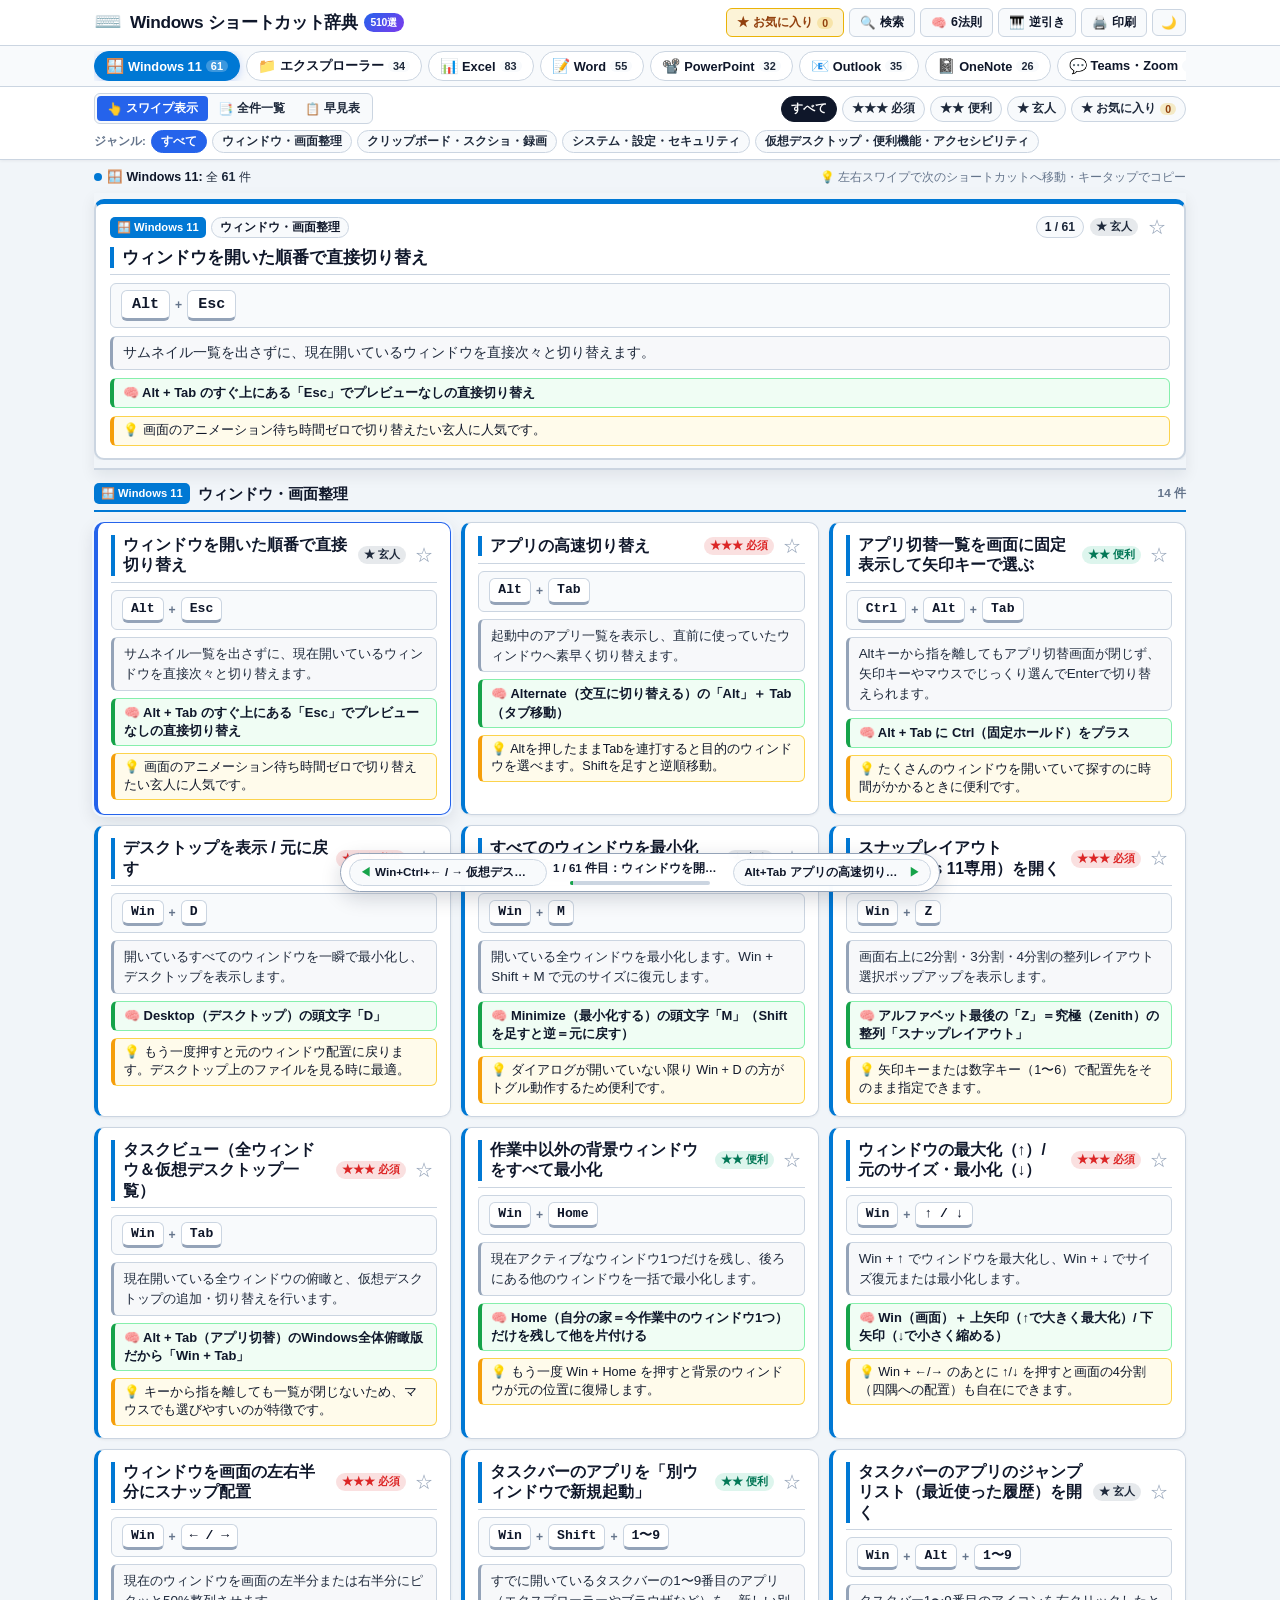
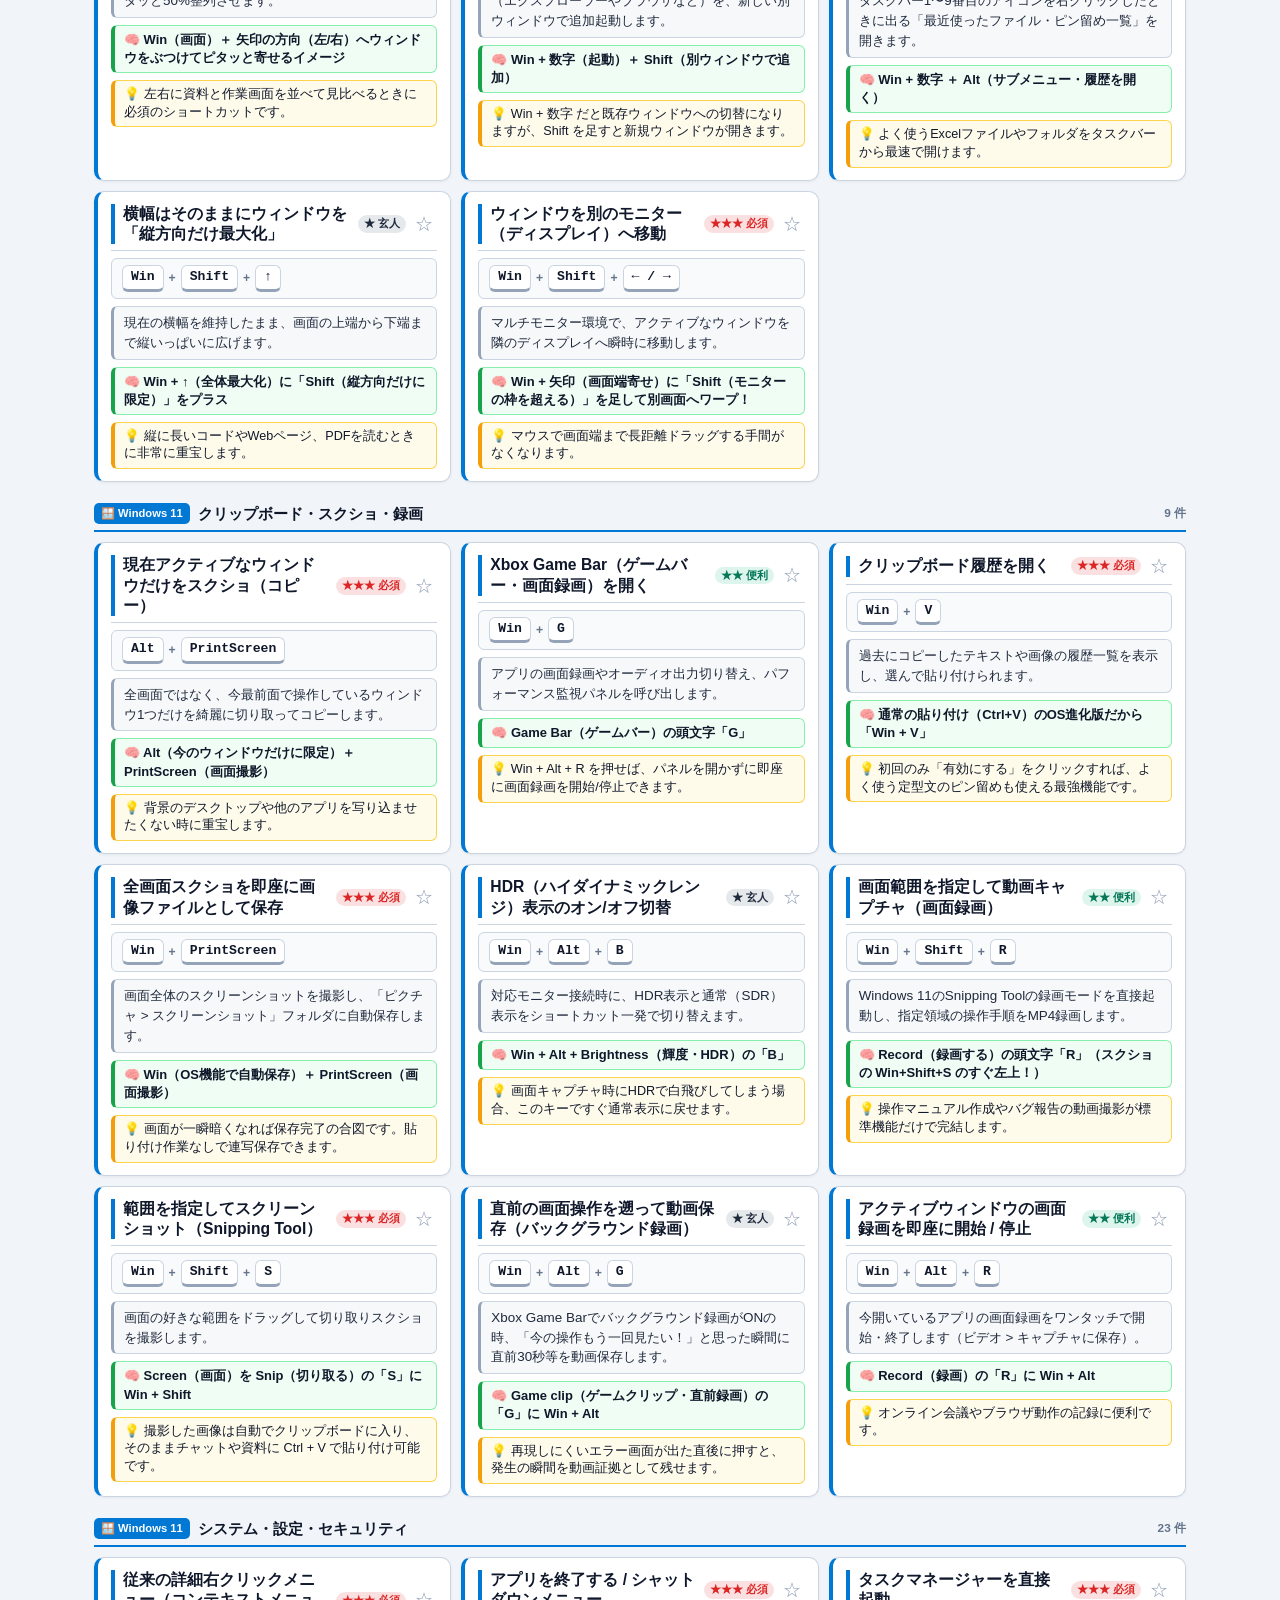
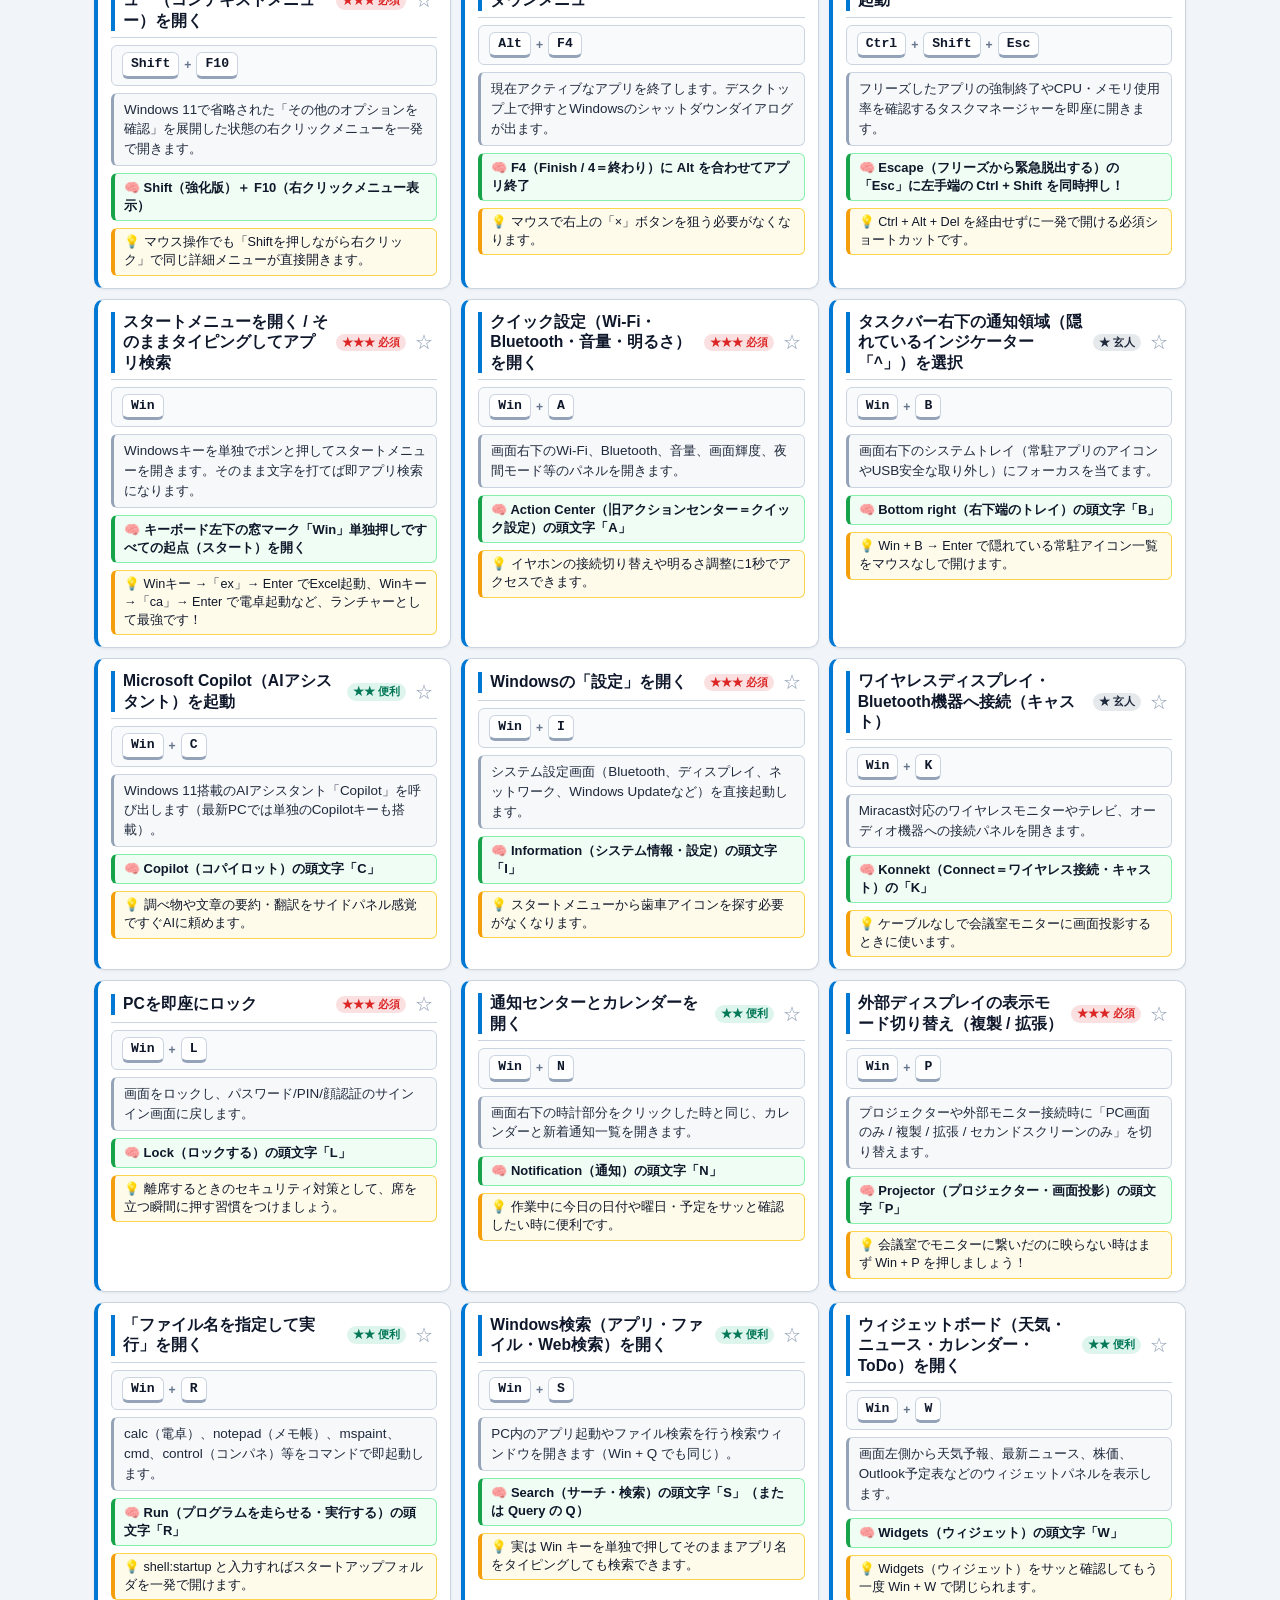
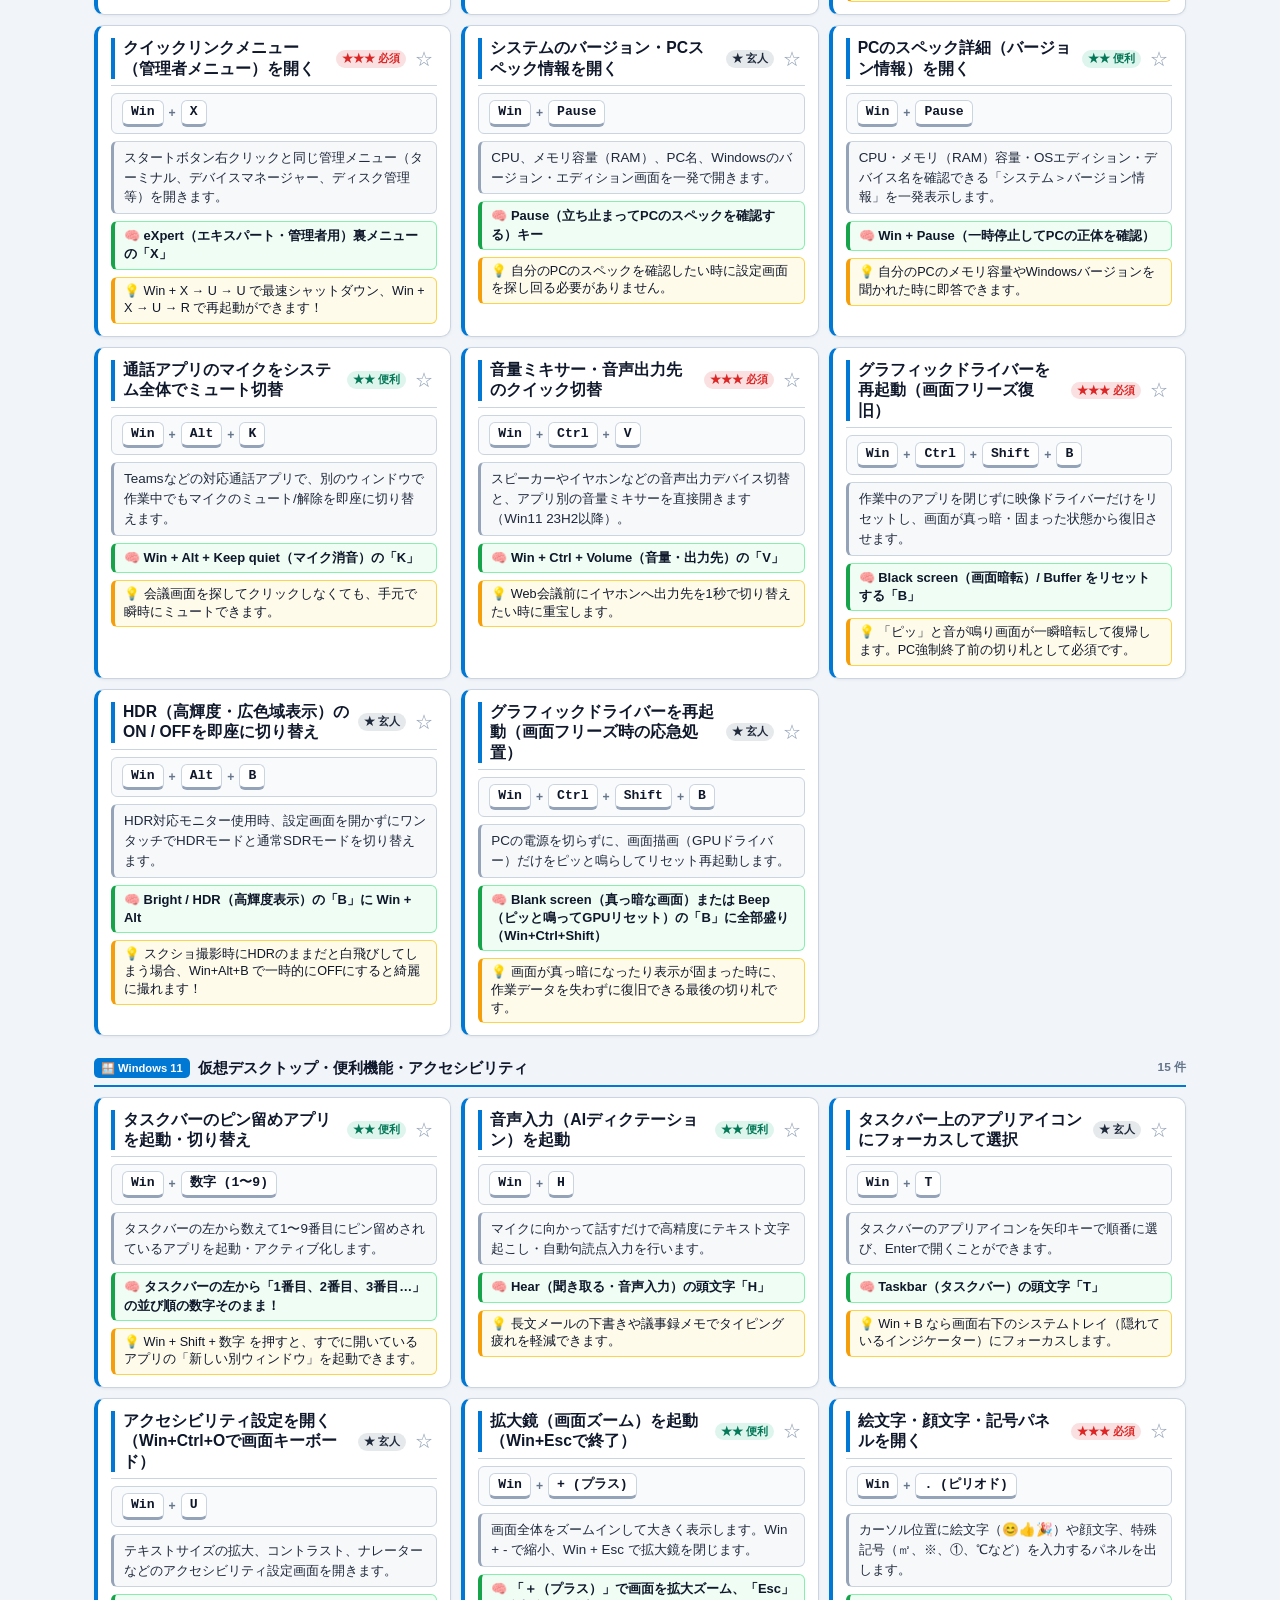
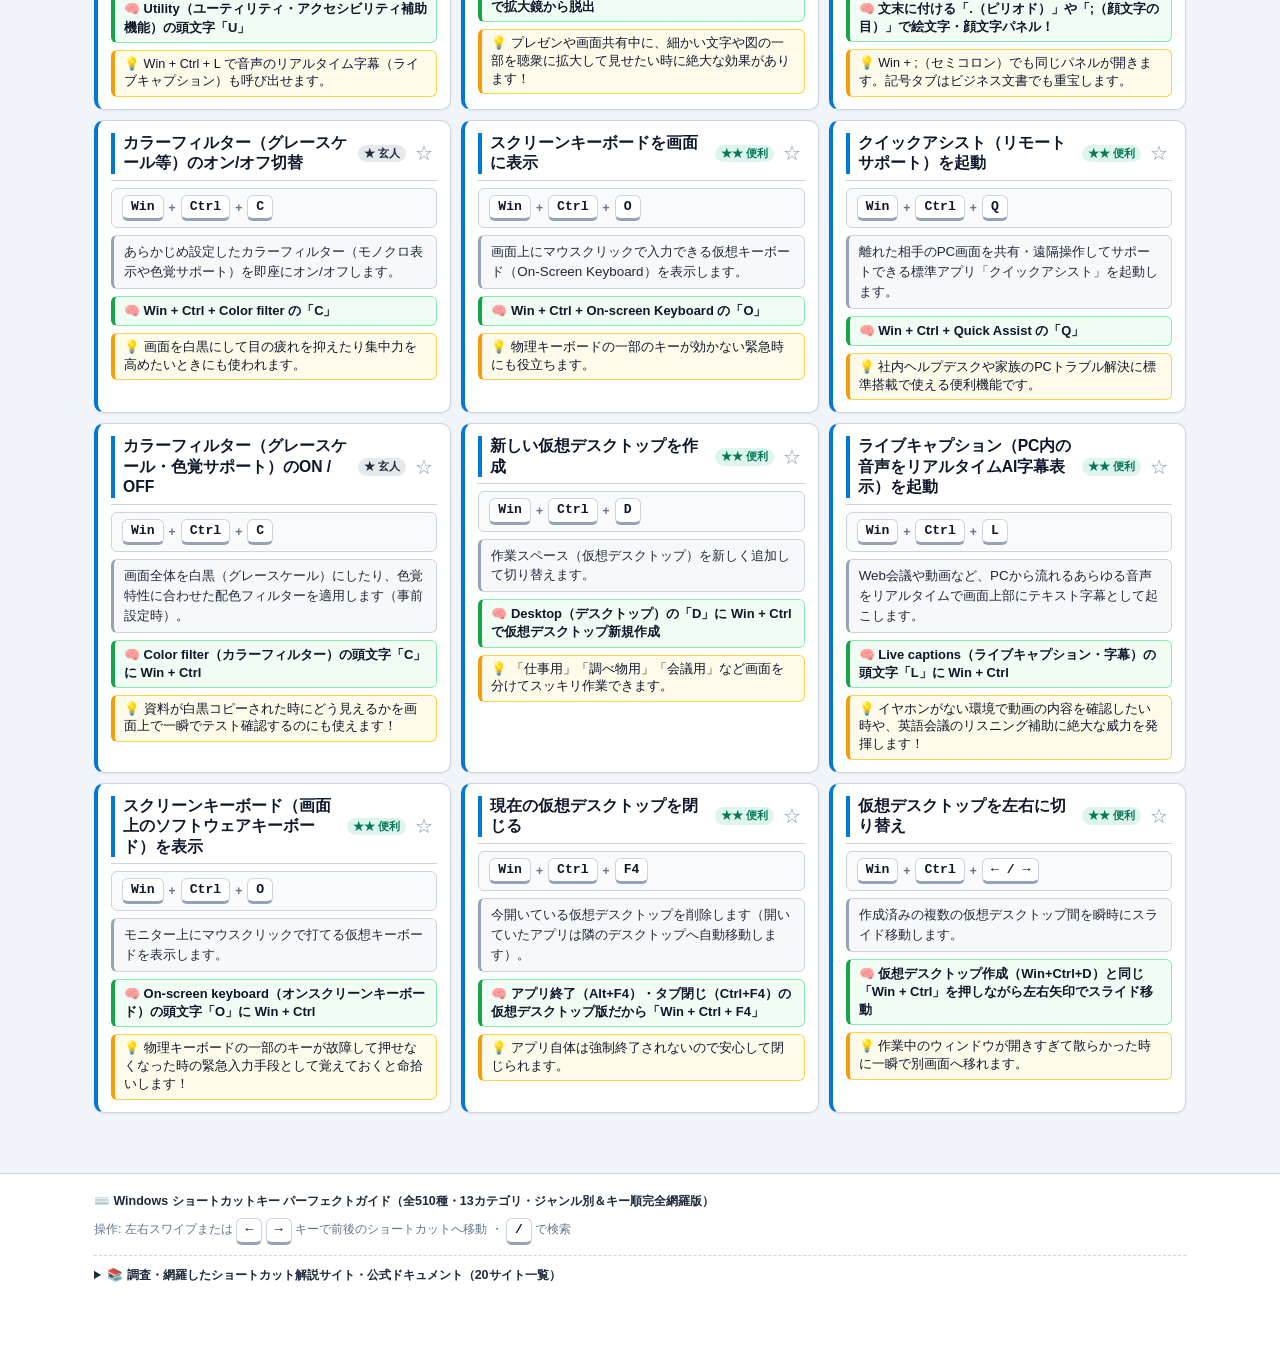
==== commit 47654d7c: "Expand shortcuts database from 357 to 510 items across 13 categories including Teams/Zoom, Google Wo" ====
--- a/index.html
+++ b/index.html
@@ -4,7 +4,7 @@
   <meta charset="UTF-8">
   <meta name="viewport" content="width=device-width, initial-scale=1.0">
   <title>Windows ショートカットキー パーフェクトガイド | Win11・Excel・Word・ブラウザ完全網羅</title>
-  <meta name="description" content="Windows 11、エクスプローラー、Excel、Word、PowerPoint、Outlook、OneNote、Adobe PDF、ブラウザのPCショートカットキーをジャンル別・キー順・覚え方付きで完全網羅したガイドサイト。">
+  <meta name="description" content="Windows 11、エクスプローラー、Excel、Word、PowerPoint、Outlook、OneNote、Teams・Zoom、Google系ツール、VS Code、Adobe PDF、ブラウザのPCショートカットキー全510種をジャンル別・キー順・覚え方付きで完全網羅したガイドサイト。">
   <link rel="stylesheet" href="style.css">
 </head>
 <body>
@@ -17,7 +17,7 @@
           <h1 class="site-title">
             <span class="title-pc">Windows ショートカット辞典</span>
             <span class="title-mobile">ショートカット辞典</span>
-            <span class="badge-perfect">357選</span>
+            <span class="badge-perfect">510選</span>
           </h1>
         </div>
       </div>
@@ -186,7 +186,7 @@
   <footer class="site-footer" id="siteFooter">
     <div class="container">
       <div class="footer-inner">
-        <p class="footer-title">⌨️ Windows ショートカットキー パーフェクトガイド（全357種・ジャンル別＆キー順完全網羅版）</p>
+        <p class="footer-title">⌨️ Windows ショートカットキー パーフェクトガイド（全510種・13カテゴリ・ジャンル別＆キー順完全網羅版）</p>
         <p class="footer-note">
           操作: 左右スワイプまたは <kbd>←</kbd> <kbd>→</kbd> キーで前後のショートカットへ移動 ・ <kbd>/</kbd> で検索
         </p>
--- a/style.css
+++ b/style.css
@@ -789,43 +789,58 @@
   color: var(--text-main);
 }
 
-.single-card-main-head {
+/* 1段目：題名ヘッダー（スワイプカード内） */
+.card-title-banner {
   display: flex;
   align-items: center;
   justify-content: space-between;
-  gap: 10px;
-  flex-wrap: wrap;
+  gap: 8px;
+  padding-bottom: 6px;
+  border-bottom: 1.5px solid var(--border-color);
+}
+
+.single-card-title {
+  font-size: 1.04rem;
+  font-weight: 800;
+  color: var(--text-main);
+  line-height: 1.3;
+  border-left: 4px solid var(--card-accent, var(--accent-primary));
+  padding-left: 8px;
+}
+
+/* 2段目：キーボタン専用行（横幅100%を使って1行にスッキリ収め、改行を防ぐ） */
+.card-keys-row {
+  width: 100%;
   background-color: var(--bg-subtle);
   border: 1px solid var(--border-color);
   border-radius: var(--radius-sm);
-  padding: 8px 10px;
+  padding: 6px 10px;
 }
 
 .single-keys-combo kbd {
-  font-size: 0.96rem;
+  font-size: 0.94rem;
   padding: 4px 10px;
 }
 
-.single-card-title-wrap {
-  display: flex;
-  align-items: center;
-  gap: 6px;
-  flex-wrap: wrap;
-  flex: 1 1 auto;
-  justify-content: flex-end;
-}
-
-.single-card-title {
-  font-size: 1.04rem;
-  font-weight: 800;
-  color: var(--text-main);
-  line-height: 1.25;
+/* 3段目：説明ボックス（題名との境目がひと目でわかる独立ボックス） */
+.card-desc-box {
+  width: 100%;
+  background-color: rgba(148, 163, 184, 0.08);
+  border: 1px solid var(--border-color);
+  border-left: 3px solid var(--border-strong);
+  border-radius: var(--radius-sm);
+  padding: 6px 10px;
+}
+
+[data-theme="dark"] .card-desc-box {
+  background-color: rgba(15, 23, 42, 0.55);
 }
 
 .single-card-desc {
-  font-size: 0.86rem;
-  color: var(--text-main);
-  line-height: 1.45;
+  font-size: 0.85rem;
+  color: var(--text-secondary);
+  line-height: 1.48;
+  margin: 0;
 }
 
 /* ==========================================
@@ -890,7 +905,7 @@
   padding: 12px 13px;
   display: flex;
   flex-direction: column;
-  gap: 6px;
+  gap: 7px;
   min-width: 0;
   max-width: 100%;
   box-shadow: var(--shadow-sm);
@@ -901,24 +916,27 @@
   box-shadow: 0 0 0 2px var(--accent-primary-soft), var(--shadow-md);
 }
 
-.card-top {
-  display: flex;
-  align-items: flex-start;
+/* 1段目：題名ヘッダー（一覧カード内：題名と説明の境目を明確化） */
+.card-title-header {
+  display: flex;
+  align-items: center;
   justify-content: space-between;
   gap: 8px;
   min-width: 0;
+  padding-bottom: 6px;
+  border-bottom: 1.5px solid var(--border-color);
 }
 
 .keys-combo {
-  display: inline-flex;
+  display: flex;
   align-items: center;
   flex-wrap: wrap;
-  gap: 4px;
+  gap: 5px;
   cursor: pointer;
-  padding: 2px 4px;
+  padding: 0;
   border-radius: var(--radius-sm);
   min-width: 0;
-  max-width: 100%;
+  width: 100%;
 }
 
 kbd {
@@ -934,12 +952,11 @@
   border-bottom: 3px solid var(--kbd-shadow);
   border-radius: 6px;
   max-width: 100%;
-  white-space: normal;
-  word-break: break-word;
+  white-space: nowrap;
 }
 
 .key-plus {
-  font-size: 0.74rem;
+  font-size: 0.76rem;
   font-weight: 700;
   color: var(--text-muted);
 }
@@ -1010,15 +1027,19 @@
 }
 
 .card-title {
-  font-size: 0.94rem;
+  font-size: 0.98rem;
   font-weight: 800;
   color: var(--text-main);
+  line-height: 1.3;
+  border-left: 4px solid var(--card-accent, var(--accent-primary));
+  padding-left: 8px;
 }
 
 .card-desc {
-  font-size: 0.83rem;
-  color: var(--text-main);
-  line-height: 1.45;
+  font-size: 0.84rem;
+  color: var(--text-secondary);
+  line-height: 1.48;
+  margin: 0;
 }
 
 /* 🧠 覚え方ボックス（「覚え方:」の文字を無くし、横幅100%でコンパクトに表示） */
@@ -1442,9 +1463,8 @@
     gap: 6px;
   }
 
-  .single-card-main-head {
-    padding: 6px 8px;
-    gap: 6px;
+  .card-keys-row {
+    padding: 5px 8px;
   }
 
   .single-keys-combo kbd {
@@ -1452,15 +1472,20 @@
     padding: 3px 8px;
   }
 
-  .single-card-title-wrap {
-    justify-content: flex-start;
-  }
-
   .single-card-title {
     font-size: 0.96rem;
   }
 
-  .single-card-desc {
+  .card-title {
+    font-size: 0.93rem;
+  }
+
+  .card-desc-box {
+    padding: 5px 8px;
+  }
+
+  .single-card-desc,
+  .card-desc {
     font-size: 0.81rem;
   }
 
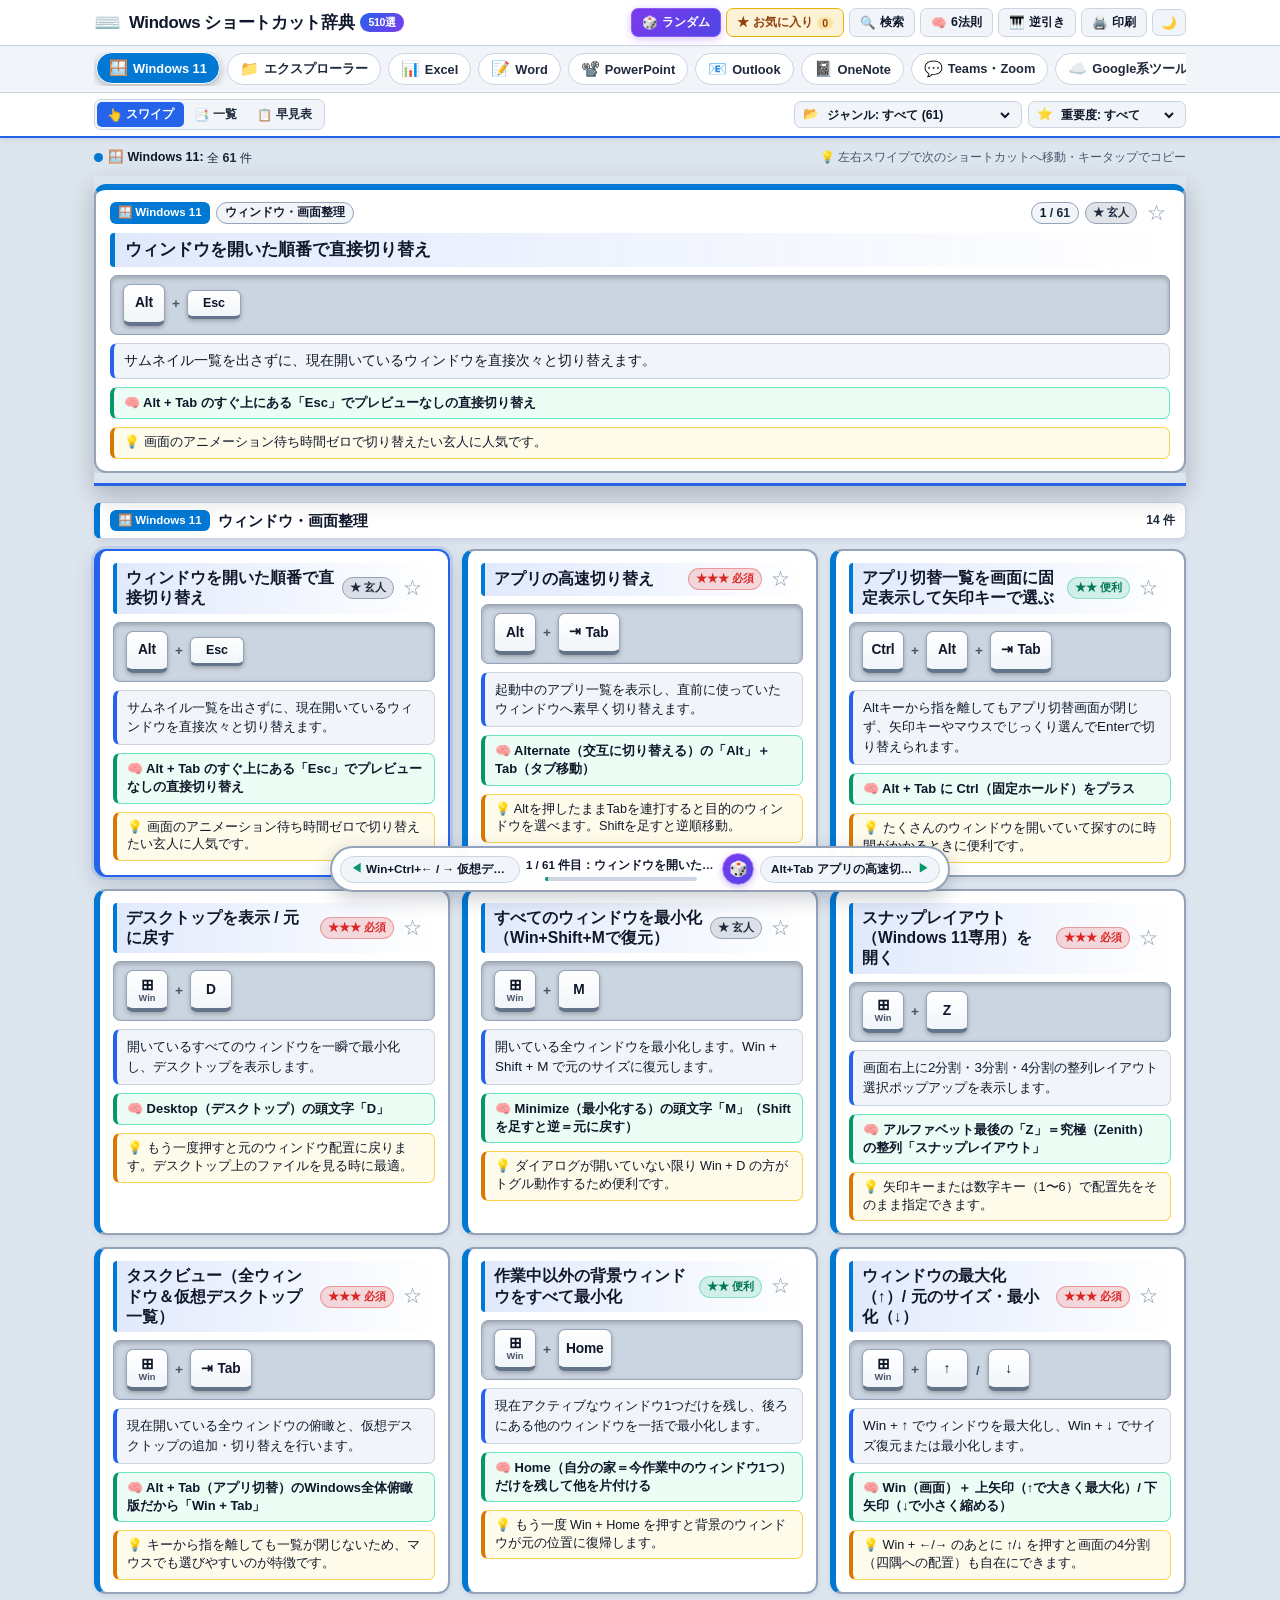
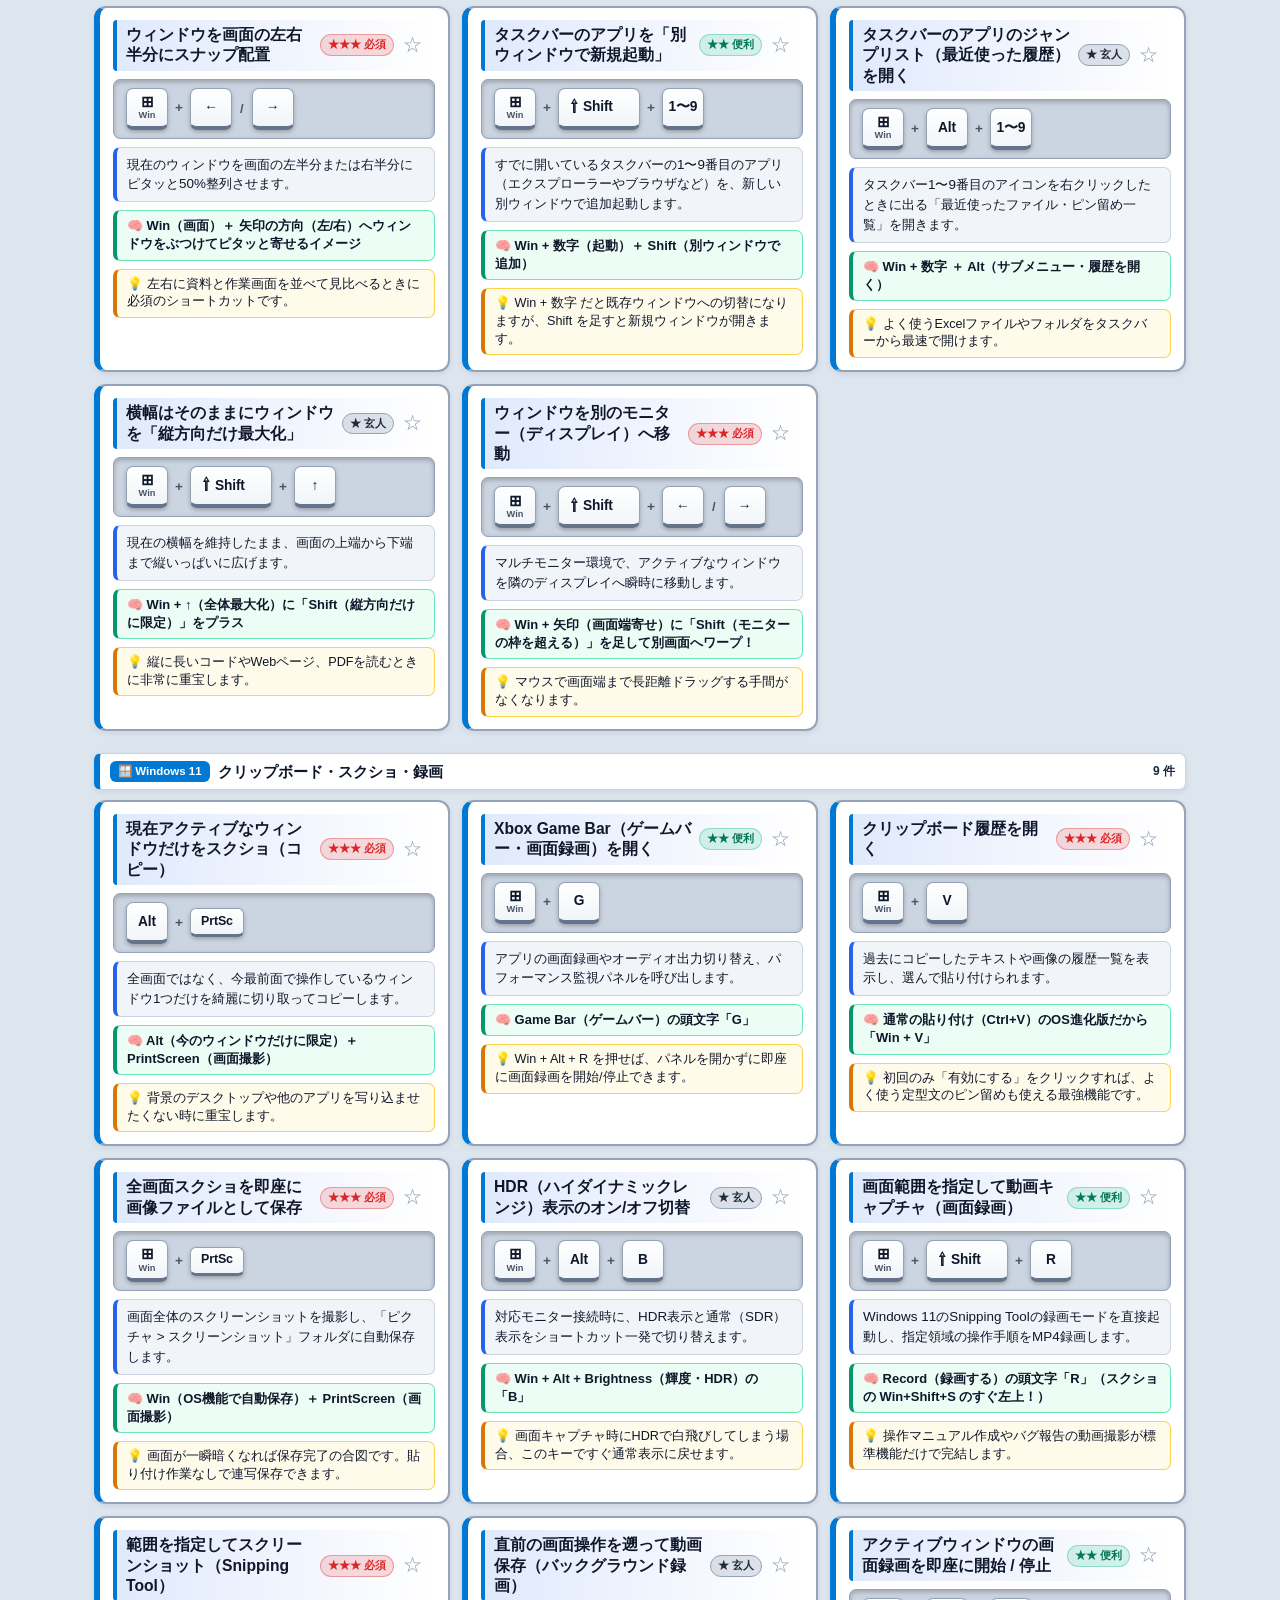
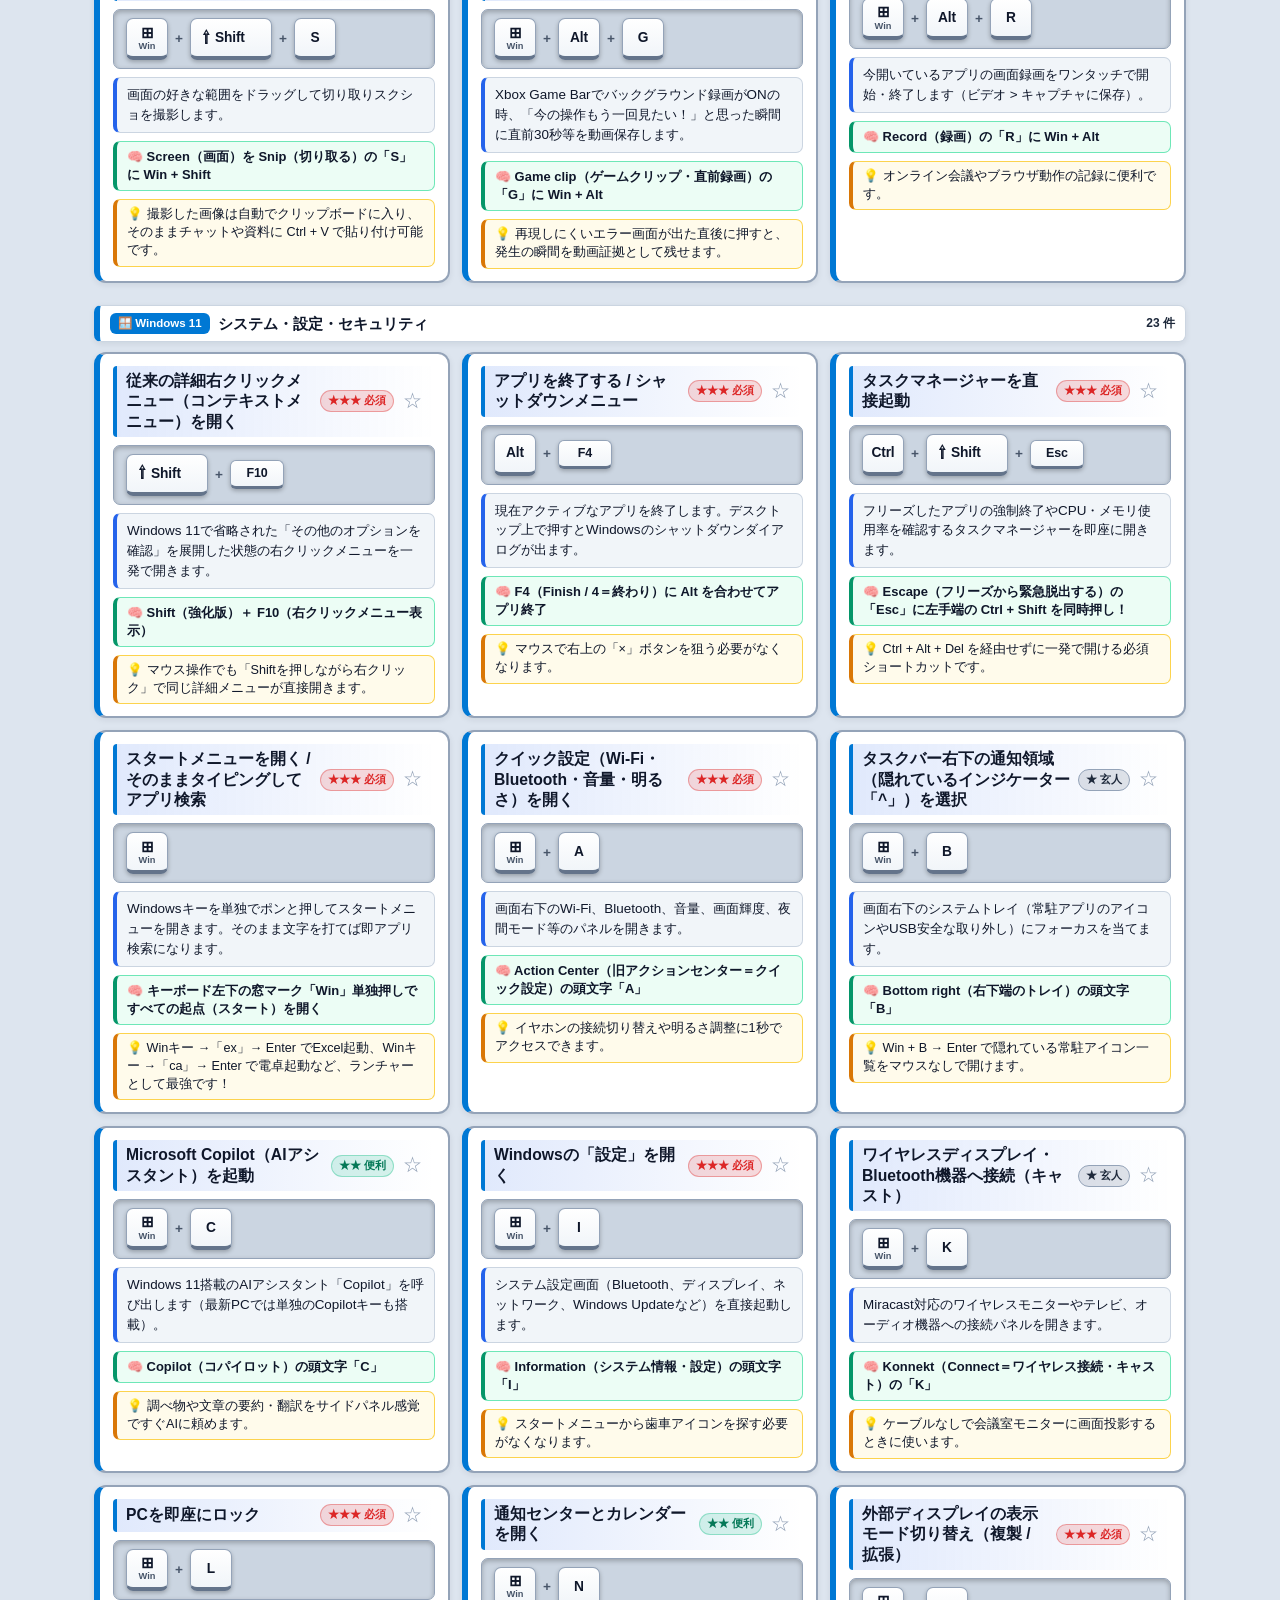
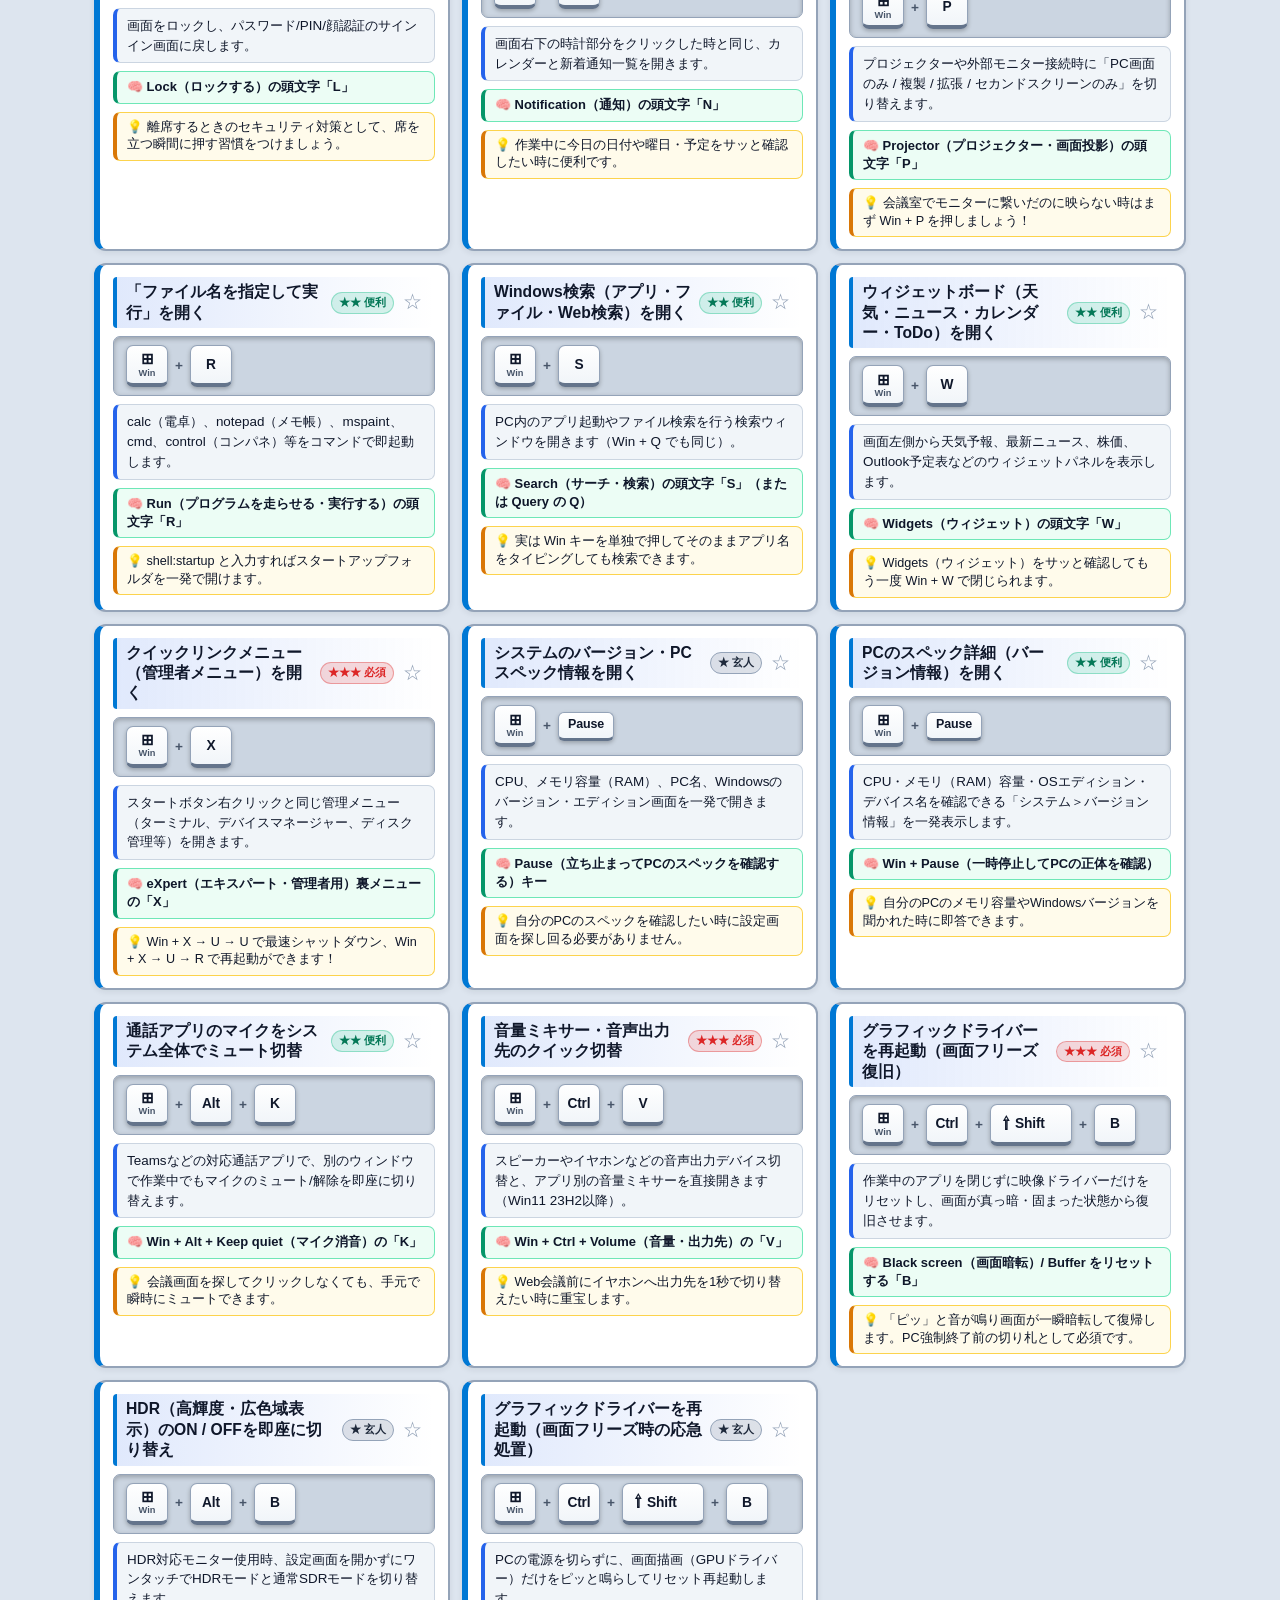
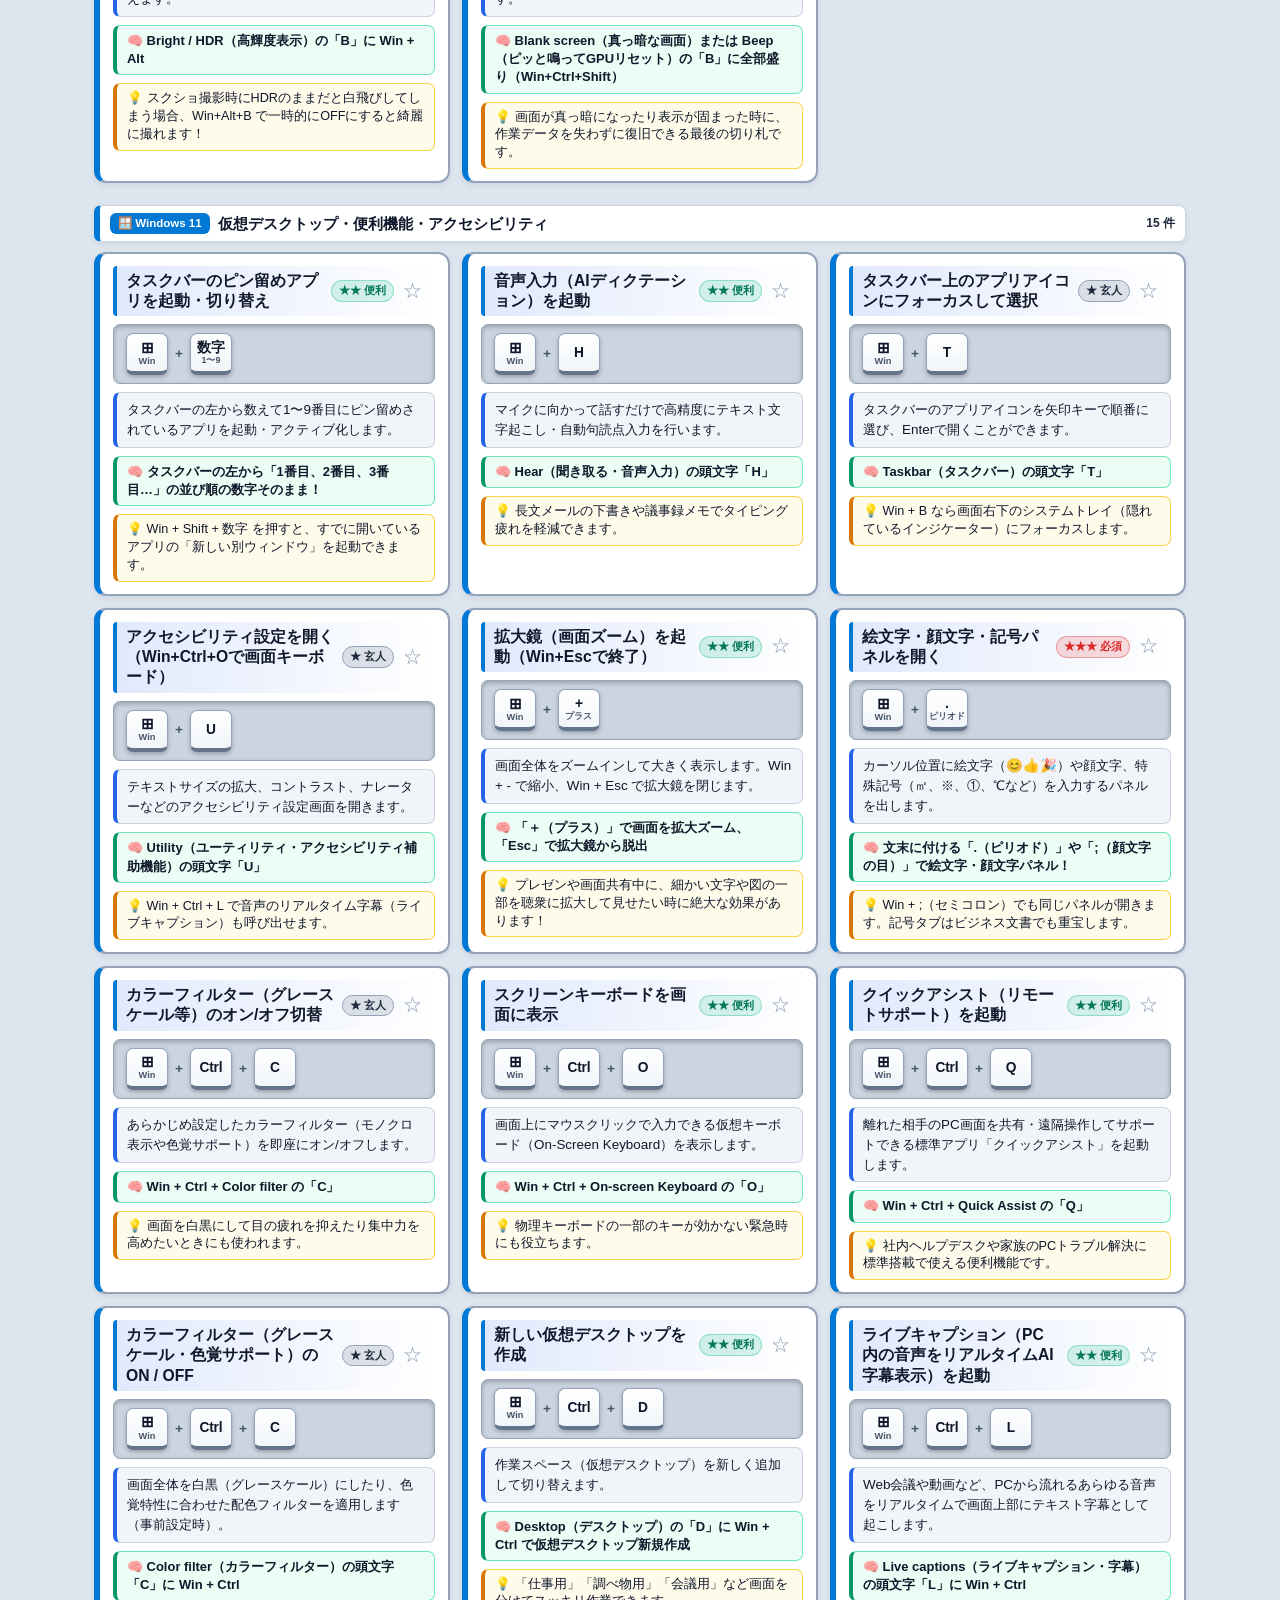
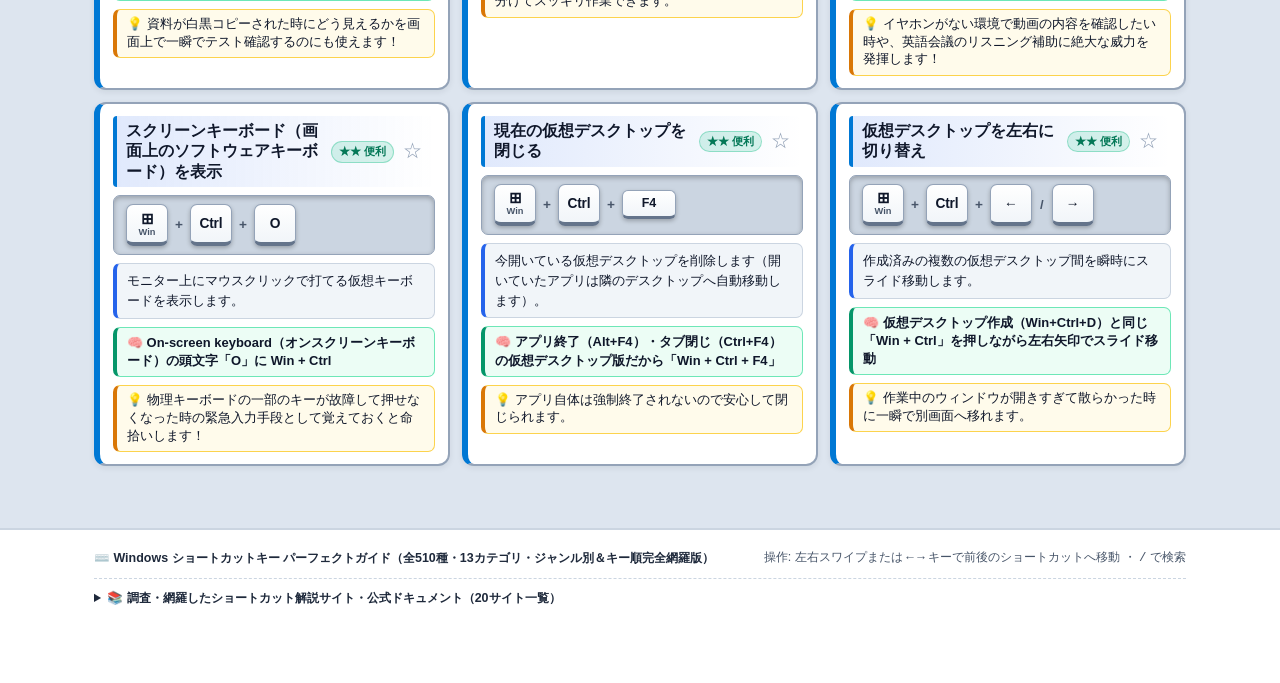
==== commit f1002768: "Add realistic physical keycap shapes (square, horizontal Fn, custom Enter/Shift/Space), distinct car" ====
--- a/index.html
+++ b/index.html
@@ -8,7 +8,7 @@
   <link rel="stylesheet" href="style.css">
 </head>
 <body>
-  <!-- 上部固定ヘッダー（タイトル・カテゴリタブ・表示切替・フィルタを上部に固定） -->
+  <!-- 上部固定ヘッダー（スッキリ整理された2段ナビ＋操作バー） -->
   <header class="site-header">
     <div class="container header-inner">
       <div class="brand">
@@ -23,11 +23,14 @@
       </div>
 
       <div class="header-actions">
+        <button type="button" id="randomHeaderBtn" class="action-btn random-header-btn" aria-pressed="false" title="全510種のショートカットをランダム順で出題・表示します">
+          <span>🎲</span> <span class="random-btn-text">ランダム</span>
+        </button>
         <button type="button" id="favOnlyHeaderBtn" class="action-btn fav-header-btn" aria-pressed="false" title="登録したお気に入りのショートカットだけを開きます">
           <span>★</span> <span id="favHeaderBtnText">お気に入り</span>
           <span id="favCountBadge" class="fav-count">0</span>
         </button>
-        <button type="button" id="toggleSearchPanelBtn" class="action-btn" aria-expanded="false" title="検索ボックスを開く">
+        <button type="button" id="toggleSearchPanelBtn" class="action-btn" aria-expanded="false" title="キーワード検索ボックスを開く">
           <span>🔍</span> <span class="btn-label-text">検索</span>
         </button>
         <button type="button" id="toggleRulesBtn" class="action-btn" aria-expanded="false" title="ショートカットキーの覚え方・6大法則を見る">
@@ -45,7 +48,7 @@
       </div>
     </div>
 
-    <!-- カテゴリ選択タブ（横スクロール対応） -->
+    <!-- カテゴリ選択タブ（スッキリ見やすい横スクロール） -->
     <div class="category-bar-wrap">
       <div class="container">
         <nav class="category-nav" aria-label="カテゴリ選択">
@@ -56,36 +59,41 @@
       </div>
     </div>
 
-    <!-- 表示モード切替＆重要度・ジャンル絞り込みバー（上部固定） -->
+    <!-- 表示モード切替＆スッキリ1行のジャンル・重要度セレクトバー -->
     <div class="header-controls-wrap">
       <div class="container">
         <div class="quick-bar">
           <div class="view-switcher" role="group" aria-label="表示形式の切り替え">
             <button type="button" class="view-btn active" data-view="swipe" title="左右スワイプで次のショートカットへ1つずつ進む表示">
-              <span>👆</span> スワイプ表示
+              <span>👆</span> スワイプ
             </button>
             <button type="button" class="view-btn" data-view="card" title="全ショートカットをジャンル別に全体表示">
-              <span>📑</span> 全件一覧
+              <span>📑</span> 一覧
             </button>
             <button type="button" class="view-btn" data-view="table" title="一覧早見表（テーブル表示）">
               <span>📋</span> 早見表
             </button>
           </div>
 
-          <div class="level-filters" id="levelFilters" role="group" aria-label="重要度フィルタ">
-            <button type="button" class="filter-chip active" data-level="all">すべて</button>
-            <button type="button" class="filter-chip level-3-chip" data-level="3">★★★ 必須</button>
-            <button type="button" class="filter-chip level-2-chip" data-level="2">★★ 便利</button>
-            <button type="button" class="filter-chip level-1-chip" data-level="1">★ 玄人</button>
-            <button type="button" class="filter-chip fav-chip" data-level="fav">
-              ★ お気に入り <span id="favCountBadgeChip" class="fav-count">0</span>
-            </button>
-          </div>
-        </div>
-
-        <!-- ジャンル（サブカテゴリ）絞り込みピル -->
-        <div class="subcategory-bar" id="subcategoryBar">
-          <!-- JSで動的生成 -->
+          <div class="compact-selects-wrap">
+            <label class="select-pill-wrap" id="subcatSelectWrap" title="ジャンル（サブカテゴリ）で絞り込み">
+              <span class="select-pill-icon">📂</span>
+              <select id="subcatSelect" class="clean-select" aria-label="ジャンル選択">
+                <option value="all">すべてのジャンル</option>
+              </select>
+            </label>
+
+            <label class="select-pill-wrap" title="重要度で絞り込み">
+              <span class="select-pill-icon">⭐</span>
+              <select id="levelSelect" class="clean-select" aria-label="重要度フィルタ">
+                <option value="all">重要度: すべて</option>
+                <option value="3">★★★ 必須のみ</option>
+                <option value="2">★★ 便利のみ</option>
+                <option value="1">★ 玄人のみ</option>
+                <option value="fav">★ お気に入りのみ</option>
+              </select>
+            </label>
+          </div>
         </div>
 
         <!-- 検索バー（🔍検索ボタンで開閉） -->
@@ -96,7 +104,7 @@
               type="search"
               id="searchInput"
               class="search-input"
-              placeholder="全カテゴリから検索（例: スクショ, 値貼り付け, タブ, F2）"
+              placeholder="全510件から検索（例: スクショ, 値貼り付け, タブ, F2）"
               autocomplete="off"
             >
             <button type="button" id="clearSearchBtn" class="clear-search-btn hidden" aria-label="検索クリア">✕</button>
@@ -146,6 +154,18 @@
       <button type="button" id="exitFavModeBtn" class="exit-fav-btn">✕ すべて表示に戻る</button>
     </div>
 
+    <!-- ランダム表示モードバナー -->
+    <div id="randomModeBanner" class="random-mode-banner hidden">
+      <div class="random-banner-left">
+        <span>🎲</span>
+        <strong>全510種からランダム順で表示中</strong>
+      </div>
+      <div class="random-banner-actions">
+        <button type="button" id="nextRandomBtn" class="next-random-btn">🎲 シャッフルし直す</button>
+        <button type="button" id="exitRandomModeBtn" class="exit-random-btn">✕ 通常順に戻す</button>
+      </div>
+    </div>
+
     <!-- ステータスバー -->
     <div class="status-bar" id="statusBar">
       <div class="result-count">
@@ -164,7 +184,7 @@
     </div>
   </main>
 
-  <!-- 画面下部固定・左右スワイプ「前のショートカット / 次のショートカット」移動バー -->
+  <!-- 画面下部固定・左右スワイプ「前のショートカット / ランダム / 次のショートカット」移動バー -->
   <div class="mobile-swipe-bar" id="mobileSwipeBar" aria-label="前後のショートカットへ移動">
     <button type="button" class="swipe-nav-btn prev" id="swipePrevBtn" aria-label="前のショートカットへ">
       <span class="swipe-arrow">◀</span>
@@ -176,6 +196,9 @@
         <div class="swipe-progress-fill" id="swipeProgressFill"></div>
       </div>
     </div>
+    <button type="button" class="swipe-random-fab" id="swipeRandomFabBtn" title="全ショートカットからランダムに1つ出す">
+      🎲
+    </button>
     <button type="button" class="swipe-nav-btn next" id="swipeNextBtn" aria-label="次のショートカットへ">
       <span class="swipe-target-name" id="swipeNextName">次へ</span>
       <span class="swipe-arrow">▶</span>
--- a/style.css
+++ b/style.css
@@ -1,76 +1,104 @@
 :root {
-  --bg-body: #f1f5f9;
+  /* 背景とカードのコントラストを明確化し、境目がひと目でわかる配色 */
+  --bg-body: #dde5ef;
+  --bg-header: #ffffff;
   --bg-surface: #ffffff;
-  --bg-subtle: #f8fafc;
+  --bg-subtle: #f1f5f9;
   --bg-hover: #e2e8f0;
+
   --text-main: #0f172a;
   --text-secondary: #1e293b;
-  --text-muted: #64748b;
+  --text-muted: #475569;
+
   --border-color: #cbd5e1;
   --border-strong: #94a3b8;
+  --card-outer-border: #94a3b8;
 
   --accent-primary: #2563eb;
-  --accent-primary-soft: #eff6ff;
-
-  --kbd-bg: #ffffff;
-  --kbd-border: #cbd5e1;
-  --kbd-shadow: #94a3b8;
+  --accent-primary-soft: rgba(37, 99, 235, 0.14);
+
+  /* キーボードプレート（筐体）と立体キーキャップの色 */
+  --keyplate-bg: #cbd5e1;
+  --keyplate-border: #94a3b8;
+  --kbd-bg: linear-gradient(180deg, #ffffff 0%, #f1f5f9 100%);
+  --kbd-border: #94a3b8;
+  --kbd-shadow: #64748b;
   --kbd-text: #0f172a;
-
-  /* 覚え方ボックス（ライトモード：淡いグリーン背景＋くっきり濃い黒文字） */
-  --memory-bg: #f0fdf4;
-  --memory-border: #86efac;
-  --memory-accent: #16a34a;
-  --memory-label: #15803d;
+  --kbd-sub-text: #475569;
+
+  /* 説明文ボックス */
+  --desc-box-bg: #f1f5f9;
+  --desc-box-border: #cbd5e1;
+  --desc-box-accent: #2563eb;
+
+  /* 覚え方ボックス（ライトモード：淡いグリーン背景＋濃い黒文字） */
+  --memory-bg: #ecfdf5;
+  --memory-border: #6ee7b7;
+  --memory-accent: #059669;
+  --memory-label: #047857;
   --memory-text: #0f172a;
 
-  /* ワンポイントボックス（ライトモード：淡いクリーム背景＋くっきり濃い黒文字） */
+  /* ワンポイントボックス（ライトモード：淡いアンバー背景＋濃い黒文字） */
   --tip-bg: #fffbeb;
   --tip-border: #fcd34d;
-  --tip-accent: #f59e0b;
+  --tip-accent: #d97706;
   --tip-text: #0f172a;
 
-  --shadow-sm: 0 1px 3px rgba(15, 23, 42, 0.06);
-  --shadow-md: 0 6px 18px rgba(15, 23, 42, 0.12);
-  --radius-sm: 6px;
-  --radius-md: 10px;
-  --radius-lg: 14px;
+  --shadow-sm: 0 2px 6px rgba(15, 23, 42, 0.08);
+  --shadow-md: 0 8px 22px rgba(15, 23, 42, 0.16);
+  --radius-sm: 7px;
+  --radius-md: 12px;
+  --radius-lg: 16px;
 }
 
 [data-theme="dark"] {
-  --bg-body: #0b1120;
+  /* ダークモード：背景(漆黒) ＜ ヘッダー(濃紺) ＜ カード(明紺) ＜ 内部ボックス の階層差をクッキリ分離 */
+  --bg-body: #060a12;
+  --bg-header: #0f172a;
   --bg-surface: #1e293b;
-  --bg-subtle: #0f172a;
+  --bg-subtle: #131c2e;
   --bg-hover: #334155;
+
   --text-main: #ffffff;
-  --text-secondary: #e2e8f0;
+  --text-secondary: #f1f5f9;
   --text-muted: #94a3b8;
+
   --border-color: #334155;
-  --border-strong: #475569;
+  --border-strong: #64748b;
+  --card-outer-border: #64748b;
 
   --accent-primary: #3b82f6;
-  --accent-primary-soft: rgba(59, 130, 246, 0.2);
-
-  --kbd-bg: #0f172a;
-  --kbd-border: #64748b;
+  --accent-primary-soft: rgba(59, 130, 246, 0.24);
+
+  /* キーボードプレート（黒い凹みプレートの上に明るい立体キーが浮き上がる） */
+  --keyplate-bg: #090e1a;
+  --keyplate-border: #475569;
+  --kbd-bg: linear-gradient(180deg, #334155 0%, #1e293b 100%);
+  --kbd-border: #94a3b8;
   --kbd-shadow: #020617;
   --kbd-text: #ffffff;
-
-  /* 覚え方ボックス（ダークモード：濃紺背景＋エメラルド枠＋くっきり真っ白文字） */
-  --memory-bg: #0f172a;
+  --kbd-sub-text: #cbd5e1;
+
+  /* 説明文ボックス（カード背景#1e293bより一段明るいパネル色で境目を明確化） */
+  --desc-box-bg: #29384e;
+  --desc-box-border: #475569;
+  --desc-box-accent: #38bdf8;
+
+  /* 覚え方ボックス（ダークモード：エメラルド背景トーン＋白文字） */
+  --memory-bg: rgba(16, 185, 129, 0.14);
   --memory-border: #10b981;
   --memory-accent: #34d399;
   --memory-label: #6ee7b7;
   --memory-text: #ffffff;
 
-  /* ワンポイントボックス（ダークモード：濃紺背景＋ゴールド枠＋くっきり真っ白文字） */
-  --tip-bg: #0f172a;
+  /* ワンポイントボックス（ダークモード：アンバー背景トーン＋白文字） */
+  --tip-bg: rgba(245, 158, 11, 0.14);
   --tip-border: #f59e0b;
   --tip-accent: #fbbf24;
   --tip-text: #ffffff;
 
-  --shadow-sm: 0 1px 3px rgba(0, 0, 0, 0.35);
-  --shadow-md: 0 8px 22px rgba(0, 0, 0, 0.55);
+  --shadow-sm: 0 4px 12px rgba(0, 0, 0, 0.45);
+  --shadow-md: 0 10px 28px rgba(0, 0, 0, 0.65);
 }
 
 * {
@@ -114,18 +142,17 @@
 }
 
 /* ==========================================
-   ヘッダー＆カテゴリタブ＆コントロールバー
+   ヘッダー＆スッキリ整理されたタブ・操作バー
    ========================================== */
 .site-header {
-  background-color: var(--bg-surface);
-  border-bottom: 1px solid var(--border-color);
+  background-color: var(--bg-header);
+  border-bottom: 2px solid var(--accent-primary);
   position: sticky;
   top: 0;
   z-index: 100;
   box-shadow: var(--shadow-sm);
 }
 
-/* スワイプ表示モード時はスワイプカード自体を上部に固定するため、ヘッダーは通常スクロールさせて画面を広く使う */
 body.is-swipe-mode .site-header {
   position: relative;
 }
@@ -154,13 +181,13 @@
 }
 
 .brand-icon {
-  font-size: 1.4rem;
+  font-size: 1.35rem;
   line-height: 1;
   flex-shrink: 0;
 }
 
 .site-title {
-  font-size: 1.08rem;
+  font-size: 1.05rem;
   font-weight: 800;
   letter-spacing: -0.02em;
   display: flex;
@@ -176,11 +203,11 @@
 }
 
 .badge-perfect {
-  font-size: 0.65rem;
-  font-weight: 700;
+  font-size: 0.66rem;
+  font-weight: 800;
   background: linear-gradient(135deg, #2563eb, #7c3aed);
   color: #fff;
-  padding: 2px 7px;
+  padding: 2px 8px;
   border-radius: 999px;
 }
 
@@ -200,7 +227,7 @@
   font-weight: 700;
   color: var(--text-main);
   background-color: var(--bg-subtle);
-  border: 1px solid var(--border-color);
+  border: 1.5px solid var(--border-color);
   border-radius: var(--radius-sm);
   cursor: pointer;
   transition: all 0.15s ease;
@@ -217,6 +244,25 @@
   border-color: var(--accent-primary);
 }
 
+/* 🎲 ランダムボタン（目を引くパープルグラデーション） */
+.random-header-btn {
+  background: linear-gradient(135deg, #7c3aed, #4f46e5);
+  border-color: #8b5cf6;
+  color: #ffffff !important;
+  box-shadow: 0 2px 8px rgba(124, 58, 237, 0.3);
+}
+
+.random-header-btn:hover {
+  filter: brightness(1.1);
+}
+
+.random-header-btn.active {
+  background: linear-gradient(135deg, #ec4899, #8b5cf6);
+  border-color: #f472b6;
+  box-shadow: 0 0 0 2px rgba(236, 72, 153, 0.35);
+}
+
+/* ★ お気に入りボタン */
 .fav-header-btn {
   background-color: rgba(234, 179, 8, 0.16);
   border-color: #eab308;
@@ -233,29 +279,38 @@
   background-color: #eab308;
   border-color: #ca8a04;
   color: #ffffff;
-  box-shadow: 0 2px 10px rgba(234, 179, 8, 0.35);
+}
+
+.fav-count {
+  font-size: 0.66rem;
+  padding: 0 5px;
+  border-radius: 999px;
+  background-color: rgba(234, 179, 8, 0.25);
+  color: inherit;
 }
 
 .action-btn.icon-only {
   padding: 5px 8px;
 }
 
-/* カテゴリバー（滑らかな横スクロール） */
+/* カテゴリタブバー（ごちゃごちゃ感をなくし、選択中タブがクッキリ浮き出るデザイン） */
 .category-bar-wrap {
   background-color: var(--bg-subtle);
   border-top: 1px solid var(--border-color);
-  padding: 5px 0;
+  border-bottom: 1px solid var(--border-color);
+  padding: 6px 0;
 }
 
 .category-tabs {
   display: flex;
   align-items: center;
-  gap: 6px;
+  gap: 7px;
   overflow-x: auto;
   scroll-snap-type: x proximity;
   scroll-behavior: smooth;
   -webkit-overflow-scrolling: touch;
   scrollbar-width: none;
+  padding: 1px 2px;
 }
 
 .category-tabs::-webkit-scrollbar {
@@ -267,12 +322,12 @@
   scroll-snap-align: center;
   display: inline-flex;
   align-items: center;
-  gap: 4px;
-  padding: 5px 11px;
+  gap: 5px;
+  padding: 6px 12px;
   background-color: var(--bg-surface);
   border: 1.5px solid var(--border-color);
   border-radius: 999px;
-  color: var(--text-main);
+  color: var(--text-secondary);
   font-size: 0.8rem;
   font-weight: 700;
   cursor: pointer;
@@ -280,35 +335,26 @@
   white-space: nowrap;
 }
 
+.cat-tab:hover {
+  border-color: var(--border-strong);
+  color: var(--text-main);
+}
+
 .cat-tab.active {
   background-color: var(--cat-color, var(--accent-primary));
-  border-color: var(--cat-color, var(--accent-primary));
+  border-color: #ffffff;
   color: #ffffff;
-  box-shadow: 0 2px 8px rgba(37, 99, 235, 0.25);
+  box-shadow: 0 3px 10px rgba(0, 0, 0, 0.28);
+  transform: translateY(-1px);
 }
 
 .cat-tab .cat-icon {
-  font-size: 0.92rem;
-}
-
-.cat-tab .cat-count {
-  font-size: 0.68rem;
-  font-weight: 700;
-  padding: 0 5px;
-  border-radius: 999px;
-  background-color: var(--bg-subtle);
-  color: var(--text-secondary);
-}
-
-.cat-tab.active .cat-count {
-  background-color: rgba(255, 255, 255, 0.24);
-  color: #ffffff;
-}
-
-/* ヘッダー内コントロール（表示切替・重要度・ジャンル） */
+  font-size: 0.95rem;
+}
+
+/* スッキリ1行のコントロールバー（表示切替 ＋ ジャンル＆重要度セレクト） */
 .header-controls-wrap {
-  background-color: var(--bg-surface);
-  border-top: 1px solid var(--border-color);
+  background-color: var(--bg-header);
   padding: 6px 0;
 }
 
@@ -325,7 +371,7 @@
   background-color: var(--bg-subtle);
   padding: 2px;
   border-radius: var(--radius-sm);
-  border: 1px solid var(--border-color);
+  border: 1.5px solid var(--border-color);
 }
 
 .view-btn {
@@ -335,7 +381,7 @@
   color: var(--text-secondary);
   background: transparent;
   border: none;
-  border-radius: 4px;
+  border-radius: 5px;
   cursor: pointer;
   display: inline-flex;
   align-items: center;
@@ -348,107 +394,48 @@
   color: #ffffff;
 }
 
-.level-filters {
-  display: flex;
-  align-items: center;
-  gap: 5px;
-  overflow-x: auto;
-  scroll-behavior: smooth;
-  scrollbar-width: none;
-  -webkit-overflow-scrolling: touch;
-}
-
-.level-filters::-webkit-scrollbar {
-  display: none;
-}
-
-.filter-chip {
-  flex: 0 0 auto;
-  padding: 4px 9px;
-  font-size: 0.74rem;
+.compact-selects-wrap {
+  display: flex;
+  align-items: center;
+  gap: 6px;
+  flex: 1 1 auto;
+  justify-content: flex-end;
+  min-width: 0;
+}
+
+.select-pill-wrap {
+  display: inline-flex;
+  align-items: center;
+  gap: 4px;
+  background-color: var(--bg-subtle);
+  border: 1.5px solid var(--border-color);
+  border-radius: var(--radius-sm);
+  padding: 3px 8px;
+  min-width: 0;
+  max-width: 100%;
+}
+
+.select-pill-icon {
+  font-size: 0.78rem;
+  flex-shrink: 0;
+}
+
+.clean-select {
+  background: transparent;
+  border: none;
+  color: var(--text-main);
+  font-size: 0.76rem;
   font-weight: 700;
-  color: var(--text-secondary);
-  background-color: var(--bg-subtle);
-  border: 1px solid var(--border-color);
-  border-radius: 999px;
+   outline: none;
   cursor: pointer;
-  display: inline-flex;
-  align-items: center;
-  gap: 4px;
-  white-space: nowrap;
-}
-
-.filter-chip.active {
-  background-color: var(--text-main);
-  color: var(--bg-surface);
-  border-color: var(--text-main);
-}
-
-.filter-chip.fav-chip.active {
-  background-color: #eab308;
-  border-color: #ca8a04;
-  color: #ffffff;
-}
-
-.fav-count {
-  font-size: 0.66rem;
-  padding: 0 5px;
-  border-radius: 999px;
-  background-color: rgba(234, 179, 8, 0.22);
-  color: #92400e;
-}
-
-[data-theme="dark"] .fav-count {
-  color: #fef08a;
-}
-
-.fav-header-btn.active .fav-count,
-.filter-chip.active .fav-count {
-  background-color: rgba(255, 255, 255, 0.28);
-  color: #ffffff;
-}
-
-/* ジャンルピル */
-.subcategory-bar {
-  display: flex;
-  align-items: center;
-  gap: 5px;
-  overflow-x: auto;
-  scroll-behavior: smooth;
-  scrollbar-width: none;
-  -webkit-overflow-scrolling: touch;
-  margin-top: 6px;
-}
-
-.subcategory-bar::-webkit-scrollbar {
-  display: none;
-}
-
-.subcat-label {
-  font-size: 0.72rem;
-  font-weight: 700;
-  color: var(--text-muted);
-  flex-shrink: 0;
-}
-
-.subcat-pill {
-  flex: 0 0 auto;
-  padding: 3px 9px;
-  font-size: 0.73rem;
-  font-weight: 600;
-  color: var(--text-secondary);
-  background-color: var(--bg-subtle);
-  border: 1px solid var(--border-color);
-  border-radius: 999px;
-  cursor: pointer;
-  white-space: nowrap;
-}
-
-.subcat-pill.active {
-  background-color: var(--accent-primary);
-  color: #ffffff;
-  border-color: var(--accent-primary);
-  font-weight: 700;
+  min-width: 0;
+  max-width: 190px;
+  text-overflow: ellipsis;
+}
+
+.clean-select option {
+  background-color: var(--bg-surface);
+  color: var(--text-main);
 }
 
 /* 検索バー */
@@ -476,7 +463,7 @@
   font-size: 16px;
   color: var(--text-main);
   background-color: var(--bg-subtle);
-  border: 1.5px solid var(--border-color);
+  border: 1.5px solid var(--border-strong);
   border-radius: var(--radius-sm);
   outline: none;
 }
@@ -519,17 +506,20 @@
 }
 
 .key-tester-display {
-  background: rgba(15, 23, 42, 0.65);
-  border: 1px solid rgba(255, 255, 255, 0.25);
-  padding: 5px 14px;
+  background: rgba(15, 23, 42, 0.75);
+  border: 1.5px solid rgba(255, 255, 255, 0.3);
+  padding: 6px 14px;
   border-radius: var(--radius-sm);
   min-width: 200px;
-  text-align: center;
+  display: inline-flex;
+  align-items: center;
+  justify-content: center;
+  gap: 6px;
   font-weight: 700;
 }
 
 .key-tester-display .placeholder {
-  color: #94a3b8;
+  color: #cbd5e1;
   font-weight: 400;
   font-size: 0.82rem;
 }
@@ -551,15 +541,14 @@
 }
 
 /* ==========================================
-   メインエリア
+   メインエリア・バナー
    ========================================== */
 .main-content {
-  padding-top: 8px;
+  padding-top: 10px;
   padding-bottom: 40px;
   flex: 1;
 }
 
-/* 6大法則パネル */
 .memory-rules-box {
   background-color: var(--bg-surface);
   border: 2px solid var(--memory-accent);
@@ -616,35 +605,59 @@
   color: var(--memory-text);
 }
 
-/* お気に入り表示中バナー */
-.fav-mode-banner {
+/* お気に入り＆ランダム表示中バナー */
+.fav-mode-banner,
+.random-mode-banner {
   display: flex;
   align-items: center;
   justify-content: space-between;
   gap: 10px;
-  background: linear-gradient(90deg, rgba(234, 179, 8, 0.2), rgba(245, 158, 11, 0.12));
-  border: 1.5px solid #eab308;
   border-radius: var(--radius-md);
-  padding: 7px 11px;
-  margin-bottom: 8px;
+  padding: 8px 12px;
+  margin-bottom: 10px;
   font-size: 0.82rem;
 }
 
-.fav-banner-left {
+.fav-mode-banner {
+  background: linear-gradient(90deg, rgba(234, 179, 8, 0.22), rgba(245, 158, 11, 0.14));
+  border: 2px solid #eab308;
+}
+
+.random-mode-banner {
+  background: linear-gradient(90deg, rgba(139, 92, 246, 0.24), rgba(236, 72, 153, 0.16));
+  border: 2px solid #8b5cf6;
+}
+
+.fav-banner-left,
+.random-banner-left {
   display: flex;
   align-items: center;
   gap: 6px;
   color: var(--text-main);
 }
 
-.fav-banner-count {
-  font-size: 0.76rem;
-  color: var(--text-secondary);
-}
-
-.exit-fav-btn {
-  padding: 3px 9px;
-  font-size: 0.73rem;
+.random-banner-actions {
+  display: flex;
+  align-items: center;
+  gap: 6px;
+}
+
+.next-random-btn {
+  padding: 4px 10px;
+  font-size: 0.75rem;
+  font-weight: 800;
+  background: linear-gradient(135deg, #7c3aed, #4f46e5);
+  color: #ffffff;
+  border: 1px solid #a78bfa;
+  border-radius: 999px;
+  cursor: pointer;
+  white-space: nowrap;
+}
+
+.exit-fav-btn,
+.exit-random-btn {
+  padding: 4px 10px;
+  font-size: 0.74rem;
   font-weight: 700;
   background-color: var(--bg-surface);
   color: var(--text-main);
@@ -659,7 +672,7 @@
   display: flex;
   align-items: center;
   justify-content: space-between;
-  margin-bottom: 6px;
+  margin-bottom: 8px;
   font-size: 0.78rem;
   color: var(--text-secondary);
   gap: 8px;
@@ -674,8 +687,8 @@
 }
 
 .active-cat-dot {
-  width: 8px;
-  height: 8px;
+  width: 9px;
+  height: 9px;
   border-radius: 50%;
   display: inline-block;
 }
@@ -692,23 +705,23 @@
 
 /* ==========================================
    1. 上部固定のスワイプカードステージ ＋ 下に全体表示リスト
+   （背景やヘッダーと色が溶け込まないよう、独立した枠とシャドウでクッキリ分離）
    ========================================== */
 .swipe-single-stage {
   position: sticky;
   top: 0;
   z-index: 90;
   background-color: var(--bg-body);
-  padding: 6px 0 8px 0;
-  margin-bottom: 12px;
-  border-bottom: 2px solid var(--border-color);
-  box-shadow: 0 6px 14px rgba(15, 23, 42, 0.08);
+  padding: 8px 0 10px 0;
+  margin-bottom: 16px;
+  border-bottom: 3px solid var(--accent-primary);
+  box-shadow: 0 10px 24px rgba(0, 0, 0, 0.22);
 }
 
 [data-theme="dark"] .swipe-single-stage {
-  box-shadow: 0 6px 16px rgba(0, 0, 0, 0.45);
-}
-
-/* 指に追従して滑らかにスクロール＆スナップする横トラック */
+  box-shadow: 0 12px 28px rgba(0, 0, 0, 0.7);
+}
+
 .swipe-carousel-track {
   display: flex;
   flex-wrap: nowrap;
@@ -718,7 +731,7 @@
   scroll-behavior: smooth;
   -webkit-overflow-scrolling: touch;
   overscroll-behavior-x: contain;
-  gap: 12px;
+  gap: 14px;
   scrollbar-width: none;
 }
 
@@ -726,6 +739,7 @@
   display: none;
 }
 
+/* スワイプカード本体：外枠・カテゴリカラー上部バー・立体影で背景から明確に浮き上がらせる */
 .Single-shortcut-card {
   flex: 0 0 100%;
   width: 100%;
@@ -733,11 +747,11 @@
   scroll-snap-align: center;
   scroll-snap-stop: always;
   background-color: var(--bg-surface);
-  border: 2px solid var(--border-color);
-  border-top: 5px solid var(--card-accent, var(--accent-primary));
+  border: 2px solid var(--card-outer-border);
+  border-top: 6px solid var(--card-accent, var(--accent-primary));
   border-radius: var(--radius-md);
   padding: 12px 14px;
-  box-shadow: var(--shadow-sm);
+  box-shadow: var(--shadow-md);
   display: flex;
   flex-direction: column;
   gap: 8px;
@@ -753,7 +767,7 @@
 .single-card-badges {
   display: flex;
   align-items: center;
-  gap: 5px;
+  gap: 6px;
   flex-wrap: wrap;
   min-width: 0;
 }
@@ -763,7 +777,7 @@
   font-weight: 700;
   color: var(--text-main);
   background-color: var(--bg-subtle);
-  border: 1px solid var(--border-color);
+  border: 1px solid var(--border-strong);
   padding: 1px 8px;
   border-radius: 999px;
 }
@@ -782,72 +796,278 @@
   background-color: var(--bg-subtle);
   padding: 1px 8px;
   border-radius: 999px;
-  border: 1px solid var(--border-color);
+  border: 1px solid var(--border-strong);
 }
 
 .single-card-counter strong {
   color: var(--text-main);
 }
 
-/* 1段目：題名ヘッダー（スワイプカード内） */
+/* 1段目：題名ヘッダー（カテゴリ色のアクセント帯で説明文との境目を一目瞭然にする） */
 .card-title-banner {
   display: flex;
   align-items: center;
   justify-content: space-between;
   gap: 8px;
-  padding-bottom: 6px;
-  border-bottom: 1.5px solid var(--border-color);
+  padding: 6px 10px;
+  background: linear-gradient(90deg, var(--accent-primary-soft), transparent);
+  border-left: 5px solid var(--card-accent, var(--accent-primary));
+  border-radius: 4px var(--radius-sm) var(--radius-sm) 4px;
 }
 
 .single-card-title {
-  font-size: 1.04rem;
+  font-size: 1.06rem;
   font-weight: 800;
   color: var(--text-main);
   line-height: 1.3;
-  border-left: 4px solid var(--card-accent, var(--accent-primary));
-  padding-left: 8px;
-}
-
-/* 2段目：キーボタン専用行（横幅100%を使って1行にスッキリ収め、改行を防ぐ） */
+}
+
+/* 2段目：キーボードプレート専用行（凹んだキーボード筐体の上にリアルなキーキャップが並ぶ） */
 .card-keys-row {
   width: 100%;
-  background-color: var(--bg-subtle);
-  border: 1px solid var(--border-color);
+  background-color: var(--keyplate-bg);
+  border: 1.5px solid var(--keyplate-border);
   border-radius: var(--radius-sm);
-  padding: 6px 10px;
-}
-
-.single-keys-combo kbd {
-  font-size: 0.94rem;
-  padding: 4px 10px;
-}
-
-/* 3段目：説明ボックス（題名との境目がひと目でわかる独立ボックス） */
+  padding: 8px 12px;
+  box-shadow: inset 0 2px 5px rgba(0, 0, 0, 0.25);
+}
+
+/* 3段目：説明ボックス（カード背景とは別色の独立パネル） */
 .card-desc-box {
   width: 100%;
-  background-color: rgba(148, 163, 184, 0.08);
-  border: 1px solid var(--border-color);
-  border-left: 3px solid var(--border-strong);
+  background-color: var(--desc-box-bg);
+  border: 1px solid var(--desc-box-border);
+  border-left: 4px solid var(--desc-box-accent);
   border-radius: var(--radius-sm);
-  padding: 6px 10px;
-}
-
-[data-theme="dark"] .card-desc-box {
-  background-color: rgba(15, 23, 42, 0.55);
+  padding: 7px 10px;
 }
 
 .single-card-desc {
-  font-size: 0.85rem;
-  color: var(--text-secondary);
+  font-size: 0.86rem;
+  color: var(--text-main);
   line-height: 1.48;
   margin: 0;
 }
 
 /* ==========================================
-   2. 全件一覧＆スワイプ下部全体表示（クリック不要で常時全体表示）
+   🎹 本物の物理キーボードと同じ形状のキーキャップ群
+   1. 基本キー (.keycap-square) : 正方形 (1:1)
+   2. Fn / F1〜F12 (.keycap-fn) : 横長ロープロファイル
+   3. Enter (.keycap-enter)     : 専用の段付き逆L字エンター形状
+   4. Shift (.keycap-shift)     : 専用のワイド横長形状
+   5. Space (.keycap-space)     : 専用の超横長スペースバー形状
+   ========================================== */
+.keys-combo {
+  display: flex;
+  align-items: center;
+  flex-wrap: wrap;
+  gap: 6px;
+  cursor: pointer;
+  padding: 0;
+  min-width: 0;
+  width: 100%;
+}
+
+kbd.keycap {
+  position: relative;
+  display: inline-flex;
+  flex-direction: column;
+  align-items: center;
+  justify-content: center;
+  font-family: "Segoe UI Semibold", "Consolas", "Monaco", "Meiryo", sans-serif;
+  font-weight: 800;
+  color: var(--kbd-text);
+  background: var(--kbd-bg);
+  border: 1.5px solid var(--kbd-border);
+  border-bottom: 4px solid var(--kbd-shadow);
+  border-radius: 7px;
+  box-shadow:
+    inset 0 1px 0 rgba(255, 255, 255, 0.28),
+    0 2px 4px rgba(0, 0, 0, 0.25);
+  user-select: none;
+  flex-shrink: 0;
+  line-height: 1.1;
+  transition: transform 0.08s ease, border-bottom-width 0.08s ease;
+}
+
+.keys-combo:active kbd.keycap {
+  transform: translateY(2px);
+  border-bottom-width: 2px;
+}
+
+.keycap .key-main {
+  font-size: 0.86rem;
+  letter-spacing: -0.01em;
+  white-space: nowrap;
+}
+
+.keycap .key-sub {
+  font-size: 0.56rem;
+  font-weight: 700;
+  color: var(--kbd-sub-text);
+  margin-top: 1px;
+  white-space: nowrap;
+}
+
+/* ① 基本キー：本物のキーボードと同じ「正方形（42px × 42px）」 */
+kbd.keycap-square {
+  width: 42px;
+  height: 42px;
+  min-width: 42px;
+  padding: 2px;
+}
+
+/* 4文字以上の範囲表記（例: 1〜9, Home）でも高さを42pxに揃えて正方形ベースを維持 */
+kbd.keycap-square.keycap-square-fit {
+  width: auto;
+  min-width: 42px;
+  height: 42px;
+  padding: 2px 7px;
+}
+
+/* Windowsキー（正方形＋窓ロゴ） */
+kbd.keycap-win .win-logo {
+  font-size: 0.95rem;
+  line-height: 1;
+}
+
+kbd.keycap-win .key-sub-bottom {
+  font-size: 0.58rem;
+  font-weight: 800;
+  color: var(--kbd-sub-text);
+  margin-top: 1px;
+}
+
+/* ② Fn・F1〜F12・Esc・Delキー：本物の最上段と同じ「横長ロープロファイル（54px × 29px）」 */
+kbd.keycap-fn {
+  min-width: 54px;
+  height: 29px;
+  padding: 0 9px;
+  border-radius: 6px;
+  border-bottom-width: 3px;
+}
+
+kbd.keycap-fn .key-main {
+  font-size: 0.78rem;
+}
+
+/* ③ Shiftキー：専用の「ワイド横長キー形状（82px × 42px・左寄せ⇧アイコン付き）」 */
+kbd.keycap-shift {
+  flex-direction: row;
+  justify-content: flex-start;
+  gap: 5px;
+  min-width: 82px;
+  height: 42px;
+  padding: 0 11px;
+}
+
+kbd.keycap-shift .shift-arrow {
+  font-size: 1rem;
+  line-height: 1;
+}
+
+/* ④ Enterキー：専用の「JIS逆L字（段付き）エンターキー形状」 */
+kbd.keycap-enter {
+  width: 60px;
+  height: 48px;
+  padding: 4px 8px 6px 12px;
+  align-items: flex-end;
+  justify-content: space-between;
+  border-radius: 7px 7px 7px 4px;
+  /* 左下を切り欠いた逆L字風の段付きシルエットを表現 */
+  clip-path: polygon(
+    0% 0%,
+    100% 0%,
+    100% 100%,
+    18% 100%,
+    18% 58%,
+    0% 58%
+  );
+  background: linear-gradient(180deg, #3b82f6 0%, #1d4ed8 100%);
+  color: #ffffff;
+  border-color: #60a5fa;
+  border-bottom-color: #1e3a8a;
+}
+
+kbd.keycap-enter .enter-top-label {
+  font-size: 0.68rem;
+  font-weight: 800;
+  letter-spacing: 0.02em;
+  align-self: flex-start;
+}
+
+kbd.keycap-enter .enter-return-symbol {
+  font-size: 1.05rem;
+  font-weight: 900;
+  line-height: 1;
+}
+
+/* ⑤ Spaceキー：専用の「超横長スペースバー形状（120px × 38px・中央突起バー付き）」 */
+kbd.keycap-space {
+  min-width: 120px;
+  height: 38px;
+  padding: 2px 16px 6px 16px;
+  border-radius: 7px;
+}
+
+kbd.keycap-space .space-convex-bar {
+  position: absolute;
+  bottom: 4px;
+  left: 50%;
+  transform: translateX(-50%);
+  width: 36px;
+  height: 2.5px;
+  border-radius: 999px;
+  background-color: var(--kbd-sub-text);
+  opacity: 0.65;
+}
+
+/* Tab / Backspace（1.4U 中幅キー） */
+kbd.keycap-tab-back {
+  flex-direction: row;
+  gap: 4px;
+  min-width: 62px;
+  height: 42px;
+  padding: 0 9px;
+}
+
+kbd.keycap-tab-back .key-icon-mini {
+  font-size: 0.88rem;
+}
+
+/* マウス操作バッジ */
+kbd.keycap-mouse {
+  height: 36px;
+  padding: 0 10px;
+  border-radius: 999px;
+}
+
+.key-plus {
+  font-size: 0.85rem;
+  font-weight: 900;
+  color: var(--text-muted);
+  padding: 0 1px;
+}
+
+.key-seq-arrow {
+  font-size: 0.82rem;
+  font-weight: 900;
+  color: var(--accent-primary);
+  padding: 0 2px;
+}
+
+.key-or-slash {
+  font-size: 0.82rem;
+  font-weight: 800;
+  color: var(--text-muted);
+  padding: 0 2px;
+}
+
+/* ==========================================
+   2. 全件一覧＆スワイプ下部全体表示
    ========================================== */
 .category-section {
-  margin-bottom: 20px;
+  margin-bottom: 22px;
 }
 
 .section-header {
@@ -855,8 +1075,12 @@
   align-items: center;
   justify-content: space-between;
   margin-bottom: 10px;
-  padding-bottom: 5px;
-  border-bottom: 2px solid var(--section-color, var(--border-strong));
+  padding: 6px 10px;
+  background-color: var(--bg-surface);
+  border: 1.5px solid var(--border-color);
+  border-left: 6px solid var(--section-color, var(--accent-primary));
+  border-radius: var(--radius-sm);
+  box-shadow: var(--shadow-sm);
   gap: 8px;
 }
 
@@ -868,12 +1092,12 @@
 }
 
 .section-badge {
-  font-size: 0.7rem;
-  font-weight: 700;
+  font-size: 0.72rem;
+  font-weight: 800;
   color: #ffffff;
   background-color: var(--section-color, var(--accent-primary));
-  padding: 2px 7px;
-  border-radius: 5px;
+  padding: 2px 8px;
+  border-radius: 6px;
   white-space: nowrap;
   flex-shrink: 0;
 }
@@ -885,27 +1109,28 @@
 }
 
 .section-count {
-  font-size: 0.74rem;
-  color: var(--text-muted);
-  font-weight: 700;
+  font-size: 0.75rem;
+  color: var(--text-secondary);
+  font-weight: 800;
   flex-shrink: 0;
 }
 
 .full-cards-grid {
   display: grid;
   grid-template-columns: repeat(auto-fill, minmax(min(100%, 340px), 1fr));
-  gap: 10px;
-}
-
+  gap: 12px;
+}
+
+/* 一覧カード本体：背景との境界がくっきり分かる2px外枠＋左アクセント太線＋シャドウ */
 .shortcut-card.full-visible-card {
   background-color: var(--bg-surface);
-  border: 1px solid var(--border-color);
-  border-left: 4px solid var(--card-accent, var(--accent-primary));
+  border: 2px solid var(--card-outer-border);
+  border-left: 6px solid var(--card-accent, var(--accent-primary));
   border-radius: var(--radius-md);
   padding: 12px 13px;
   display: flex;
   flex-direction: column;
-  gap: 7px;
+  gap: 8px;
   min-width: 0;
   max-width: 100%;
   box-shadow: var(--shadow-sm);
@@ -913,52 +1138,19 @@
 
 .shortcut-card.full-visible-card.active-shortcut-card {
   border-color: var(--accent-primary);
-  box-shadow: 0 0 0 2px var(--accent-primary-soft), var(--shadow-md);
-}
-
-/* 1段目：題名ヘッダー（一覧カード内：題名と説明の境目を明確化） */
+  box-shadow: 0 0 0 3px var(--accent-primary-soft), var(--shadow-md);
+}
+
 .card-title-header {
   display: flex;
   align-items: center;
   justify-content: space-between;
   gap: 8px;
   min-width: 0;
-  padding-bottom: 6px;
-  border-bottom: 1.5px solid var(--border-color);
-}
-
-.keys-combo {
-  display: flex;
-  align-items: center;
-  flex-wrap: wrap;
-  gap: 5px;
-  cursor: pointer;
-  padding: 0;
-  border-radius: var(--radius-sm);
-  min-width: 0;
-  width: 100%;
-}
-
-kbd {
-  display: inline-block;
-  padding: 3px 8px;
-  font-family: "Consolas", "Monaco", "Segoe UI Semibold", monospace;
-  font-size: 0.82rem;
-  font-weight: 700;
-  line-height: 1.25;
-  color: var(--kbd-text);
-  background-color: var(--kbd-bg);
-  border: 1.5px solid var(--kbd-border);
-  border-bottom: 3px solid var(--kbd-shadow);
-  border-radius: 6px;
-  max-width: 100%;
-  white-space: nowrap;
-}
-
-.key-plus {
-  font-size: 0.76rem;
-  font-weight: 700;
-  color: var(--text-muted);
+  padding: 5px 9px;
+  background: linear-gradient(90deg, var(--accent-primary-soft), transparent);
+  border-left: 4px solid var(--card-accent, var(--accent-primary));
+  border-radius: 4px var(--radius-sm) var(--radius-sm) 4px;
 }
 
 .card-meta-right {
@@ -968,54 +1160,48 @@
   flex-shrink: 0;
 }
 
-.item-func-tag {
+.level-badge {
   font-size: 0.66rem;
-  font-weight: 700;
-  color: var(--text-secondary);
-  background-color: var(--bg-subtle);
-  border: 1px solid var(--border-color);
-  padding: 1px 6px;
+  font-weight: 800;
+  padding: 2px 7px;
   border-radius: 999px;
   white-space: nowrap;
 }
 
-.level-badge {
-  font-size: 0.66rem;
-  font-weight: 700;
-  padding: 1px 6px;
-  border-radius: 999px;
-  white-space: nowrap;
-}
-
 .level-3 {
-  background-color: rgba(220, 38, 38, 0.14);
+  background-color: rgba(220, 38, 38, 0.16);
   color: #dc2626;
+  border: 1px solid rgba(220, 38, 38, 0.35);
 }
 
 [data-theme="dark"] .level-3 {
-  background-color: rgba(248, 113, 113, 0.24);
-  color: #fca5a5;
+  background-color: rgba(248, 113, 113, 0.25);
+  color: #fecaca;
+  border-color: #f87171;
 }
 
 .level-2 {
-  background-color: rgba(16, 185, 129, 0.14);
+  background-color: rgba(16, 185, 129, 0.16);
   color: #047857;
+  border: 1px solid rgba(16, 185, 129, 0.35);
 }
 
 [data-theme="dark"] .level-2 {
-  background-color: rgba(52, 211, 153, 0.22);
-  color: #6ee7b7;
+  background-color: rgba(52, 211, 153, 0.24);
+  color: #a7f3d0;
+  border-color: #34d399;
 }
 
 .level-1 {
-  background-color: rgba(100, 116, 139, 0.16);
+  background-color: rgba(100, 116, 139, 0.2);
   color: var(--text-secondary);
+  border: 1px solid var(--border-strong);
 }
 
 .fav-btn {
   background: none;
   border: none;
-  font-size: 1.15rem;
+  font-size: 1.18rem;
   line-height: 1;
   color: var(--border-strong);
   cursor: pointer;
@@ -1031,18 +1217,16 @@
   font-weight: 800;
   color: var(--text-main);
   line-height: 1.3;
-  border-left: 4px solid var(--card-accent, var(--accent-primary));
-  padding-left: 8px;
 }
 
 .card-desc {
   font-size: 0.84rem;
-  color: var(--text-secondary);
+  color: var(--text-main);
   line-height: 1.48;
   margin: 0;
 }
 
-/* 🧠 覚え方ボックス（「覚え方:」の文字を無くし、横幅100%でコンパクトに表示） */
+/* 🧠 覚え方ボックス */
 .card-memory {
   display: block;
   width: 100%;
@@ -1053,11 +1237,11 @@
   border: 1px solid var(--memory-border);
   border-left: 4px solid var(--memory-accent);
   border-radius: var(--radius-sm);
-  padding: 5px 9px;
+  padding: 6px 10px;
   line-height: 1.4;
 }
 
-/* 💡 ワンポイントボックス（横幅100%でコンパクトに表示） */
+/* 💡 ワンポイントボックス */
 .card-tip {
   display: block;
   width: 100%;
@@ -1067,7 +1251,7 @@
   border: 1px solid var(--tip-border);
   border-left: 4px solid var(--tip-accent);
   border-radius: var(--radius-sm);
-  padding: 5px 9px;
+  padding: 6px 10px;
   line-height: 1.4;
 }
 
@@ -1076,10 +1260,11 @@
    ========================================== */
 .shortcuts-table-wrap {
   background-color: var(--bg-surface);
-  border: 1px solid var(--border-color);
+  border: 2px solid var(--card-outer-border);
   border-radius: var(--radius-md);
   overflow-x: auto;
   -webkit-overflow-scrolling: touch;
+  box-shadow: var(--shadow-sm);
 }
 
 .shortcuts-table {
@@ -1092,25 +1277,25 @@
 .shortcuts-table th {
   background-color: var(--bg-subtle);
   color: var(--text-secondary);
-  font-weight: 700;
-  padding: 9px 12px;
-  border-bottom: 1px solid var(--border-color);
+  font-weight: 800;
+  padding: 10px 12px;
+  border-bottom: 2px solid var(--border-strong);
   white-space: nowrap;
 }
 
 .shortcuts-table td {
-  padding: 9px 12px;
+  padding: 10px 12px;
   border-bottom: 1px solid var(--border-color);
   vertical-align: middle;
 }
 
 .table-keys-cell {
   white-space: nowrap;
-  width: 210px;
+  width: 240px;
 }
 
 .table-title-cell {
-  font-weight: 700;
+  font-weight: 800;
   color: var(--text-main);
   min-width: 170px;
 }
@@ -1122,7 +1307,7 @@
 
 .table-memory-line {
   display: inline-block;
-  margin-top: 3px;
+  margin-top: 4px;
   padding: 2px 7px;
   border-radius: 4px;
   background-color: var(--memory-bg);
@@ -1140,24 +1325,24 @@
 }
 
 .table-level-cell {
-  width: 70px;
+  width: 75px;
   text-align: center;
 }
 
 .table-fav-cell {
-  width: 40px;
+  width: 42px;
   text-align: center;
 }
 
 /* ==========================================
-   画面下部固定・前後ショートカット移動バー
+   画面下部固定・前後ショートカット＆ランダム移動バー
    ========================================== */
 .mobile-swipe-bar {
   position: fixed;
   bottom: 8px;
   left: 50%;
   transform: translateX(-50%);
-  width: min(calc(100% - 16px), 600px);
+  width: min(calc(100% - 16px), 620px);
   z-index: 900;
   display: flex;
   align-items: center;
@@ -1166,16 +1351,17 @@
   background-color: rgba(255, 255, 255, 0.96);
   backdrop-filter: blur(10px);
   -webkit-backdrop-filter: blur(10px);
-  border: 1.5px solid var(--border-strong);
+  border: 2px solid var(--border-strong);
   border-radius: 999px;
   padding: 5px 8px;
-  box-shadow: 0 6px 20px rgba(15, 23, 42, 0.18);
+  box-shadow: 0 6px 20px rgba(15, 23, 42, 0.22);
   user-select: none;
 }
 
 [data-theme="dark"] .mobile-swipe-bar {
-  background-color: rgba(30, 41, 59, 0.96);
-  box-shadow: 0 6px 24px rgba(0, 0, 0, 0.55);
+  background-color: rgba(15, 23, 42, 0.96);
+  border-color: #64748b;
+  box-shadow: 0 6px 24px rgba(0, 0, 0, 0.65);
 }
 
 .swipe-nav-btn {
@@ -1190,7 +1376,7 @@
   border: 1px solid var(--border-color);
   border-radius: 999px;
   cursor: pointer;
-  max-width: 34%;
+  max-width: 30%;
   white-space: nowrap;
   overflow: hidden;
   text-overflow: ellipsis;
@@ -1199,6 +1385,26 @@
 .swipe-nav-btn:active {
   background-color: var(--accent-primary);
   color: #fff;
+}
+
+.swipe-random-fab {
+  flex-shrink: 0;
+  width: 32px;
+  height: 32px;
+  border-radius: 50%;
+  border: 1.5px solid #a78bfa;
+  background: linear-gradient(135deg, #7c3aed, #4f46e5);
+  color: #ffffff;
+  font-size: 0.95rem;
+  display: inline-flex;
+  align-items: center;
+  justify-content: center;
+  cursor: pointer;
+  box-shadow: 0 2px 6px rgba(124, 58, 237, 0.35);
+}
+
+.swipe-random-fab:active {
+  transform: scale(0.92);
 }
 
 .swipe-target-name {
@@ -1255,7 +1461,7 @@
   text-align: center;
   padding: 40px 16px;
   background-color: var(--bg-surface);
-  border: 1px dashed var(--border-strong);
+  border: 2px dashed var(--border-strong);
   border-radius: var(--radius-md);
 }
 
@@ -1288,7 +1494,7 @@
 
 .site-footer {
   background-color: var(--bg-surface);
-  border-top: 1px solid var(--border-color);
+  border-top: 2px solid var(--border-color);
   padding: 18px 0 76px 0;
   font-size: 0.78rem;
   color: var(--text-muted);
@@ -1335,11 +1541,12 @@
   right: 16px;
   background-color: #0f172a;
   color: #ffffff;
+  border: 1.5px solid #38bdf8;
   padding: 8px 14px;
   border-radius: var(--radius-md);
   font-size: 0.82rem;
-  font-weight: 600;
-  box-shadow: 0 8px 20px rgba(0, 0, 0, 0.25);
+  font-weight: 700;
+  box-shadow: 0 8px 20px rgba(0, 0, 0, 0.35);
   opacity: 0;
   transform: translateY(10px);
   pointer-events: none;
@@ -1363,7 +1570,7 @@
   .header-inner {
     padding-top: 6px;
     padding-bottom: 6px;
-    gap: 5px;
+    gap: 4px;
     flex-wrap: nowrap;
   }
 
@@ -1371,7 +1578,8 @@
   .pc-only-btn,
   .status-hint,
   .title-pc,
-  .badge-perfect {
+  .badge-perfect,
+  .btn-label-text {
     display: none !important;
   }
 
@@ -1380,7 +1588,7 @@
   }
 
   .site-title {
-    font-size: 0.88rem;
+    font-size: 0.86rem;
     display: block;
     overflow: hidden;
     text-overflow: ellipsis;
@@ -1393,23 +1601,18 @@
 
   .action-btn {
     padding: 4px 7px;
-    font-size: 0.71rem;
+    font-size: 0.72rem;
     gap: 3px;
   }
 
   .category-bar-wrap {
-    padding: 4px 0;
+    padding: 5px 0;
   }
 
   .cat-tab {
-    padding: 4px 9px;
-    font-size: 0.74rem;
-    gap: 3px;
-  }
-
-  .cat-tab .cat-count {
-    font-size: 0.62rem;
-    padding: 0 4px;
+    padding: 5px 10px;
+    font-size: 0.75rem;
+    gap: 4px;
   }
 
   .header-controls-wrap {
@@ -1417,39 +1620,28 @@
   }
 
   .quick-bar {
-    flex-direction: column;
-    align-items: stretch;
     gap: 5px;
   }
 
-  .view-switcher {
-    display: grid;
-    grid-template-columns: repeat(3, 1fr);
+  .view-btn {
+    padding: 4px 7px;
+    font-size: 0.72rem;
+  }
+
+  .compact-selects-wrap {
     width: 100%;
-  }
-
-  .view-btn {
-    justify-content: center;
-    padding: 4px 6px;
+    justify-content: space-between;
+  }
+
+  .select-pill-wrap {
+    flex: 1 1 48%;
+    padding: 3px 6px;
+  }
+
+  .clean-select {
+    width: 100%;
+    max-width: 100%;
     font-size: 0.72rem;
-  }
-
-  .level-filters {
-    width: 100%;
-  }
-
-  .filter-chip {
-    padding: 3px 8px;
-    font-size: 0.71rem;
-  }
-
-  .subcategory-bar {
-    margin-top: 4px;
-  }
-
-  .subcat-pill {
-    padding: 2px 8px;
-    font-size: 0.71rem;
   }
 
   .main-content {
@@ -1457,19 +1649,50 @@
     padding-bottom: 24px;
   }
 
-  /* 上部固定のスワイプカード（コンパクトで全体が見渡せるサイズ） */
+  /* スマホでのキーキャップサイズ（正方形・Fn横長・Enter/Shift/Spaceの比率を忠実に維持） */
+  kbd.keycap-square {
+    width: 38px;
+    height: 38px;
+    min-width: 38px;
+  }
+
+  kbd.keycap-square.keycap-square-fit {
+    height: 38px;
+    min-width: 38px;
+  }
+
+  kbd.keycap-fn {
+    min-width: 48px;
+    height: 26px;
+  }
+
+  kbd.keycap-shift {
+    min-width: 72px;
+    height: 38px;
+  }
+
+  kbd.keycap-enter {
+    width: 54px;
+    height: 44px;
+  }
+
+  kbd.keycap-space {
+    min-width: 104px;
+    height: 34px;
+  }
+
+  kbd.keycap-tab-back {
+    min-width: 56px;
+    height: 38px;
+  }
+
   .Single-shortcut-card {
     padding: 10px 11px;
     gap: 6px;
   }
 
   .card-keys-row {
-    padding: 5px 8px;
-  }
-
-  .single-keys-combo kbd {
-    font-size: 0.88rem;
-    padding: 3px 8px;
+    padding: 6px 9px;
   }
 
   .single-card-title {
@@ -1481,7 +1704,7 @@
   }
 
   .card-desc-box {
-    padding: 5px 8px;
+    padding: 6px 9px;
   }
 
   .single-card-desc,
@@ -1491,17 +1714,17 @@
 
   .card-memory {
     font-size: 0.77rem;
-    padding: 4px 8px;
+    padding: 5px 8px;
   }
 
   .card-tip {
     font-size: 0.75rem;
-    padding: 4px 8px;
+    padding: 5px 8px;
   }
 
   .full-cards-grid {
     grid-template-columns: minmax(0, 1fr);
-    gap: 8px;
+    gap: 10px;
   }
 
   .toast {
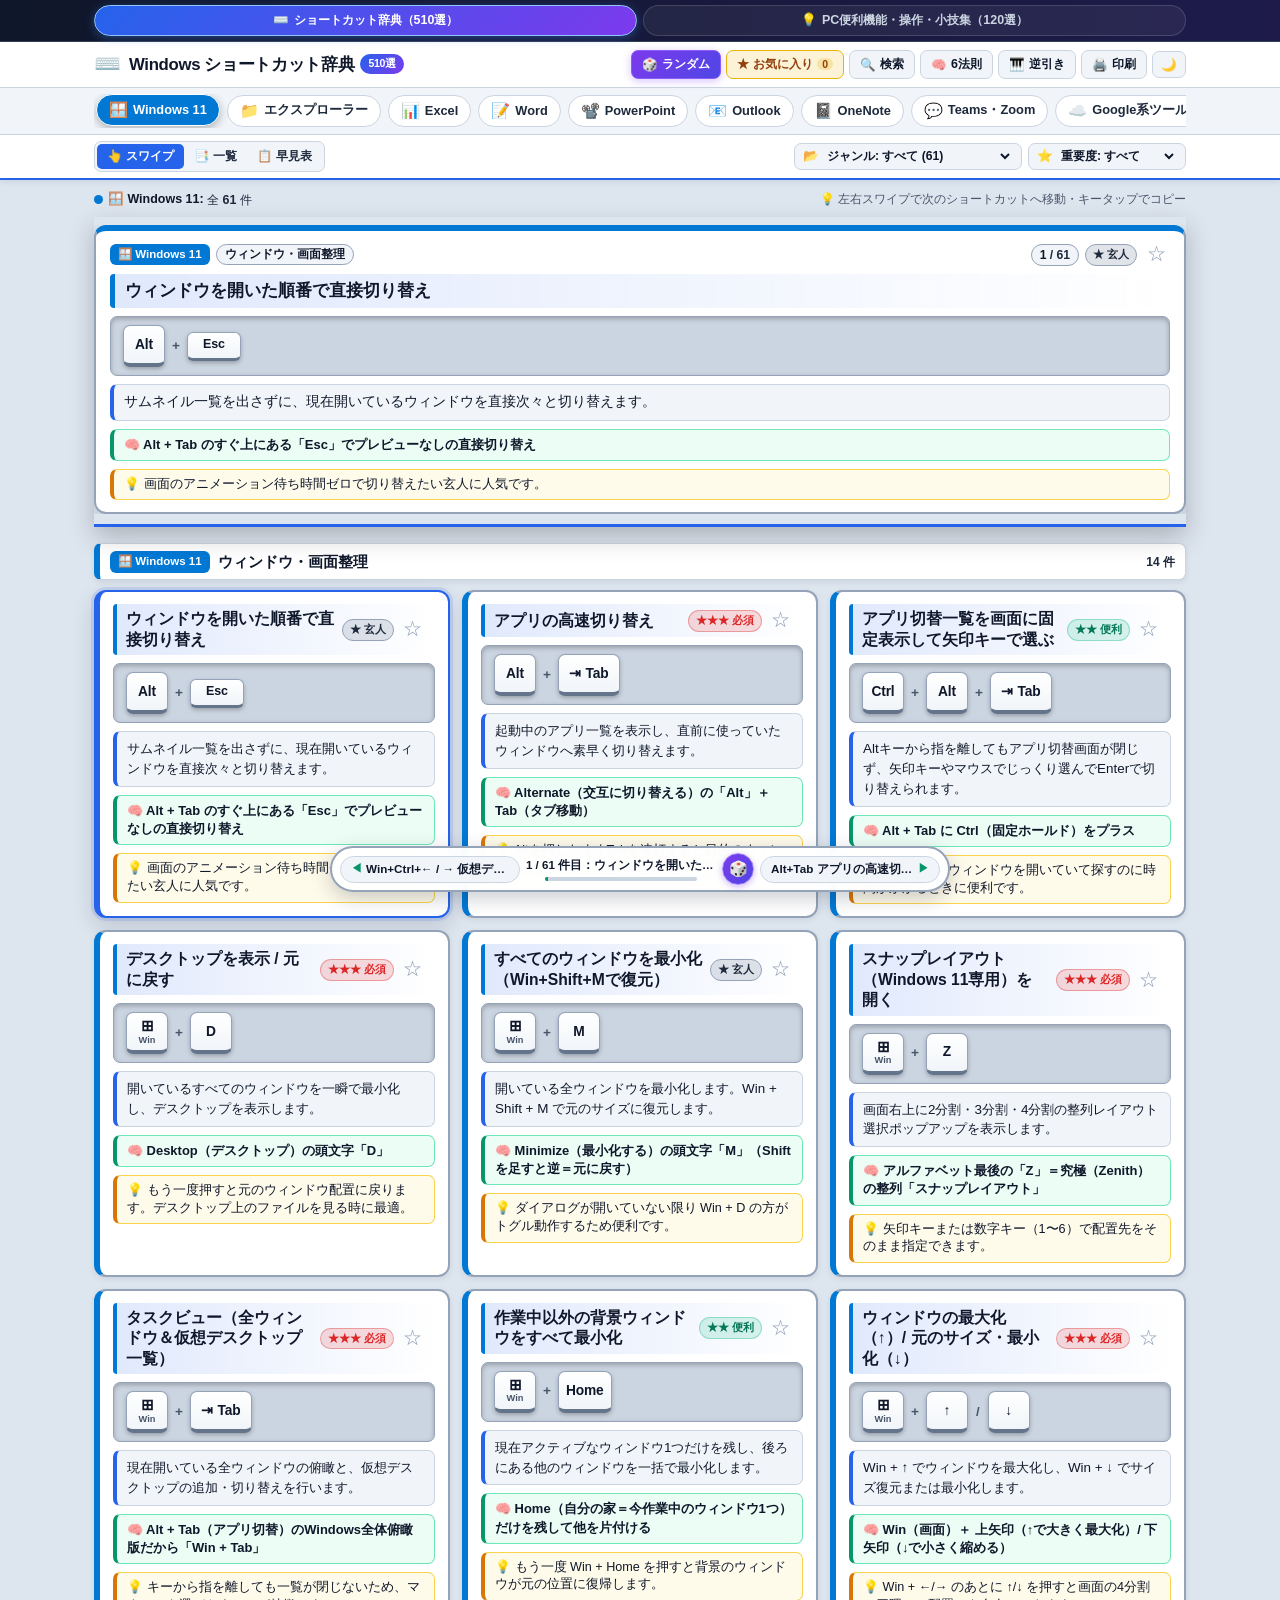
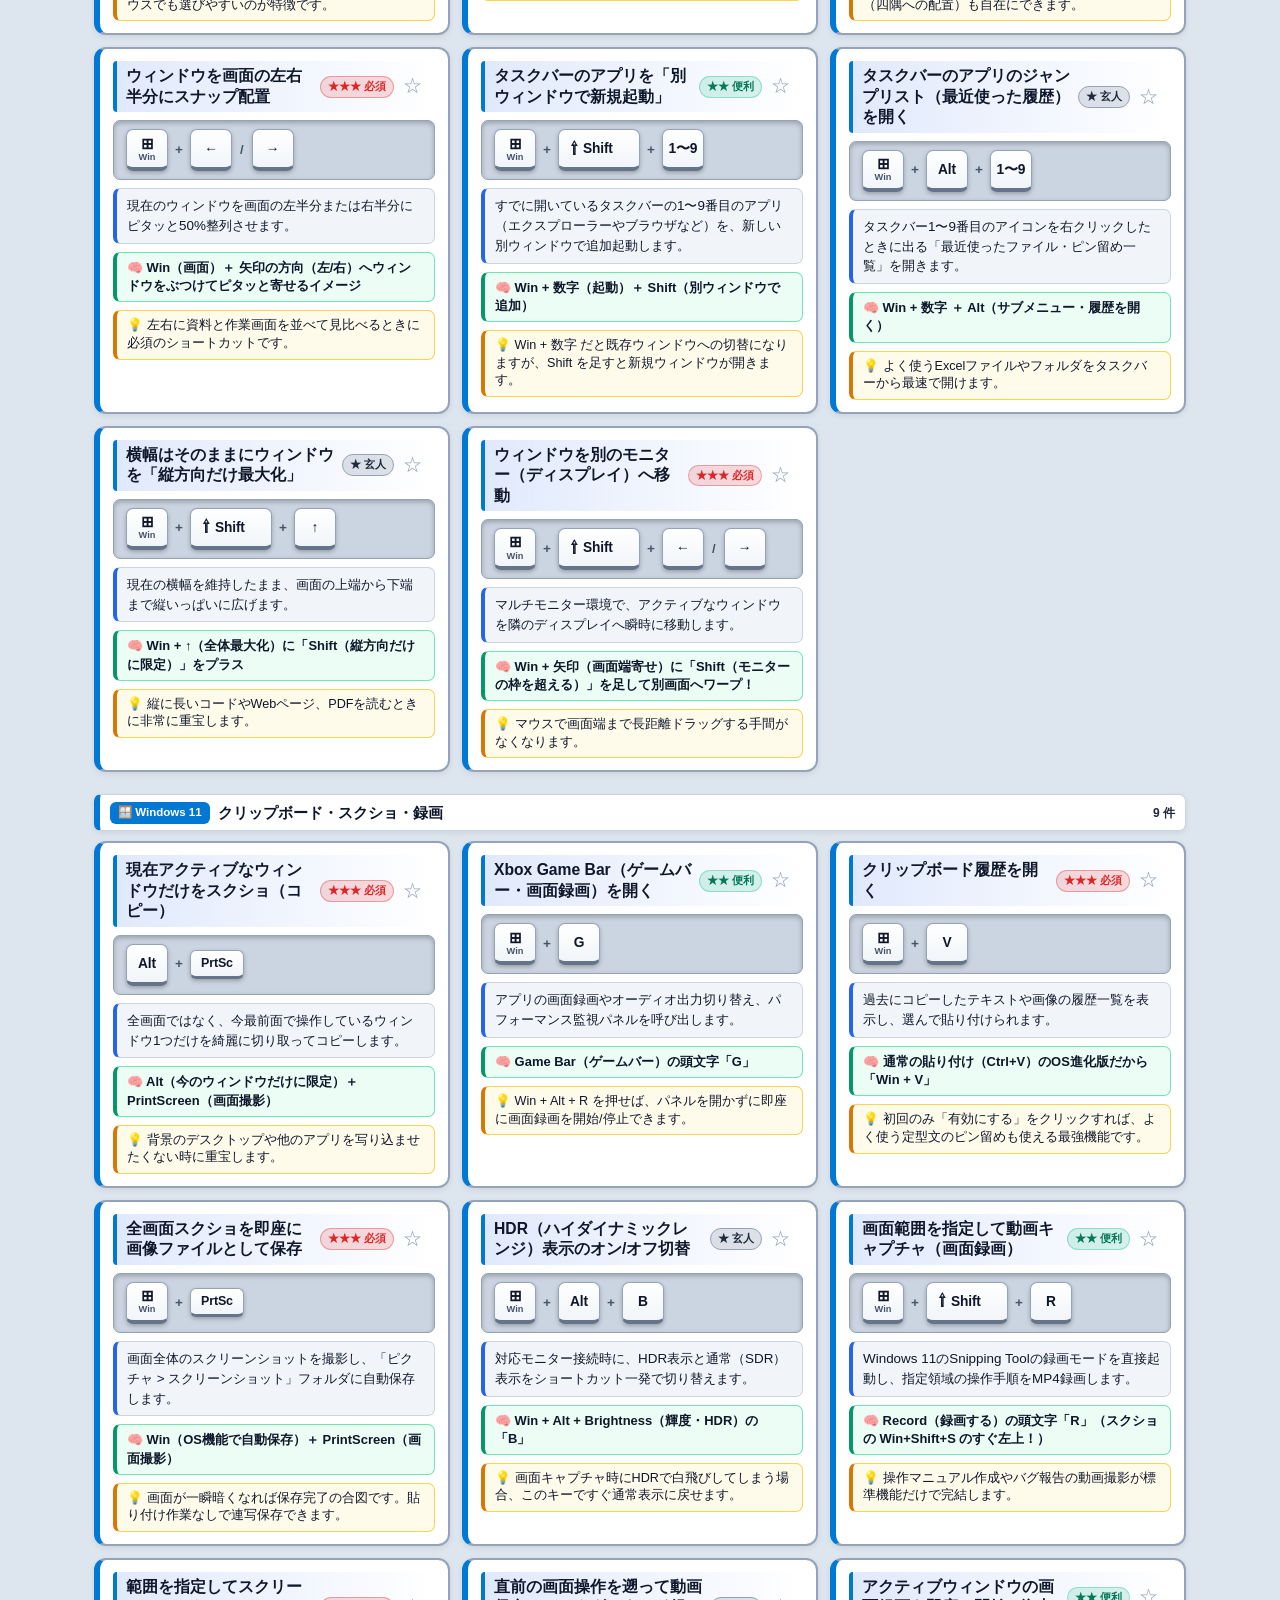
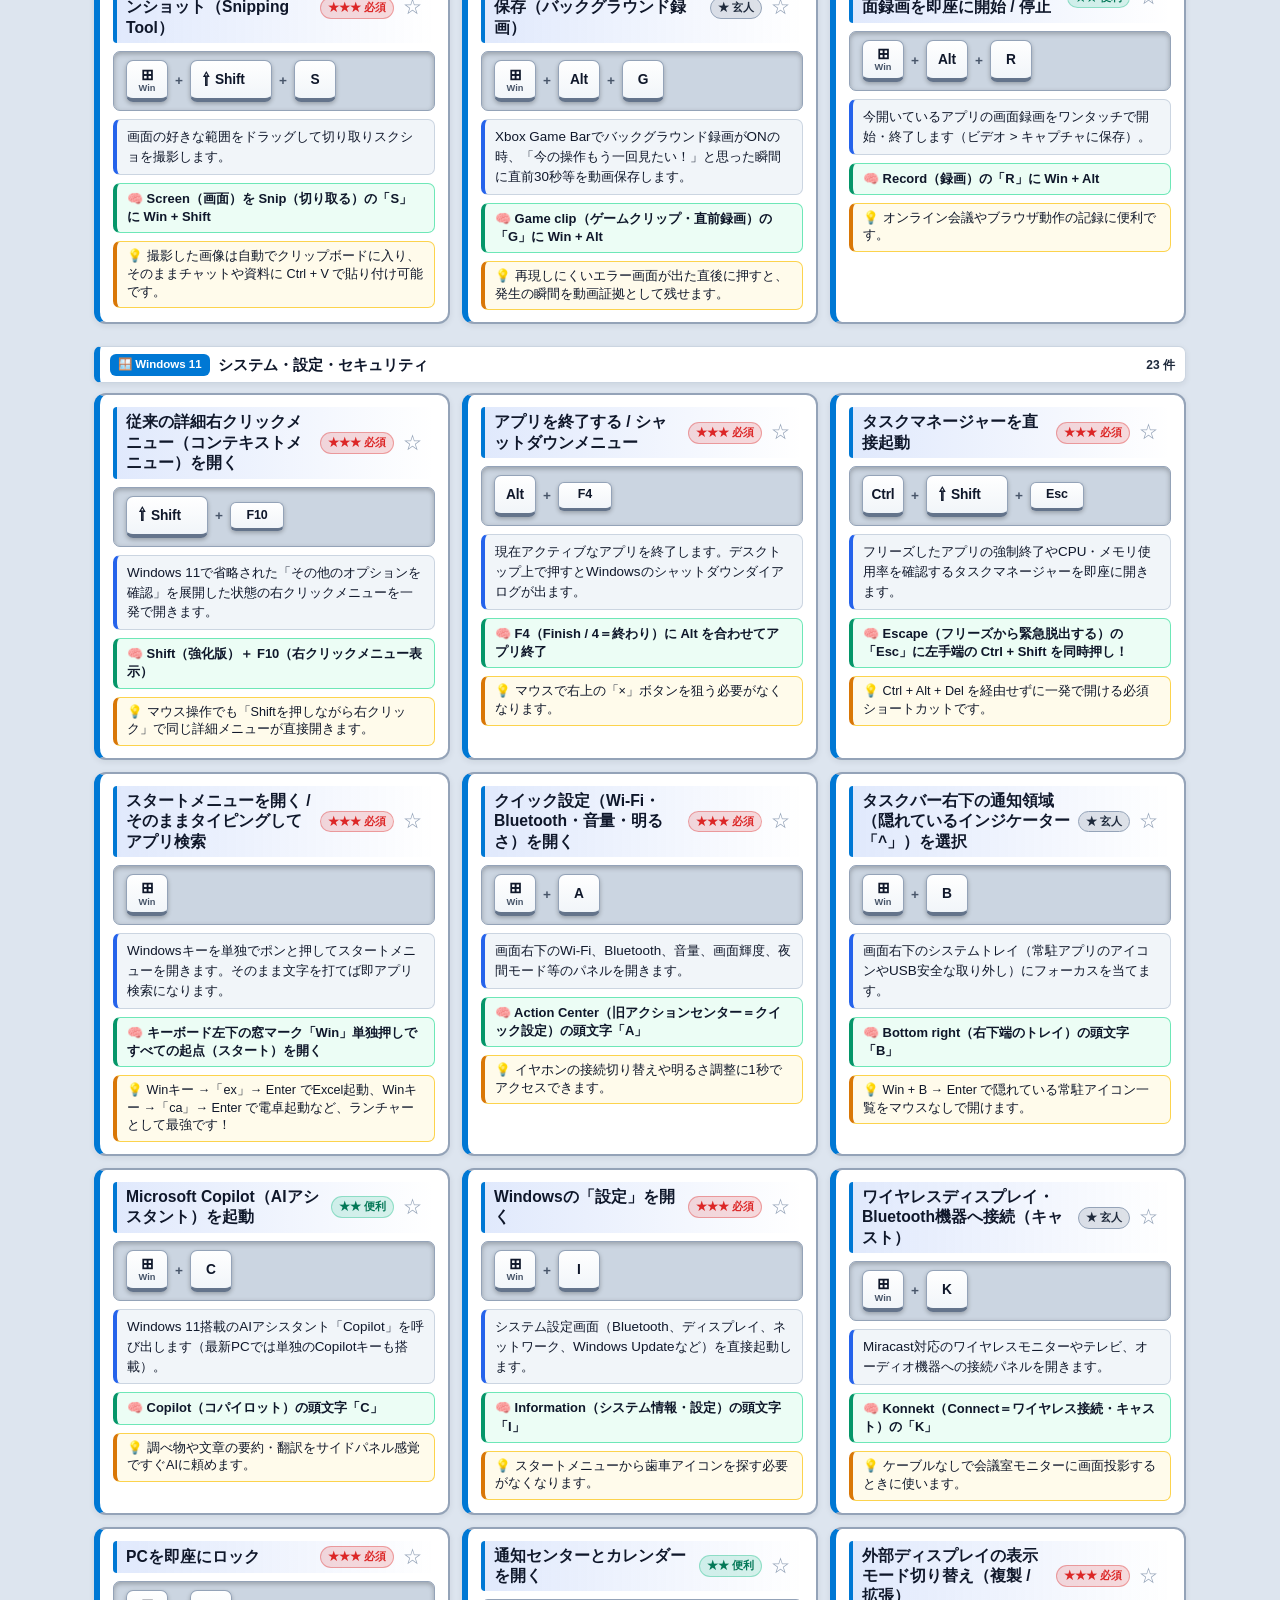
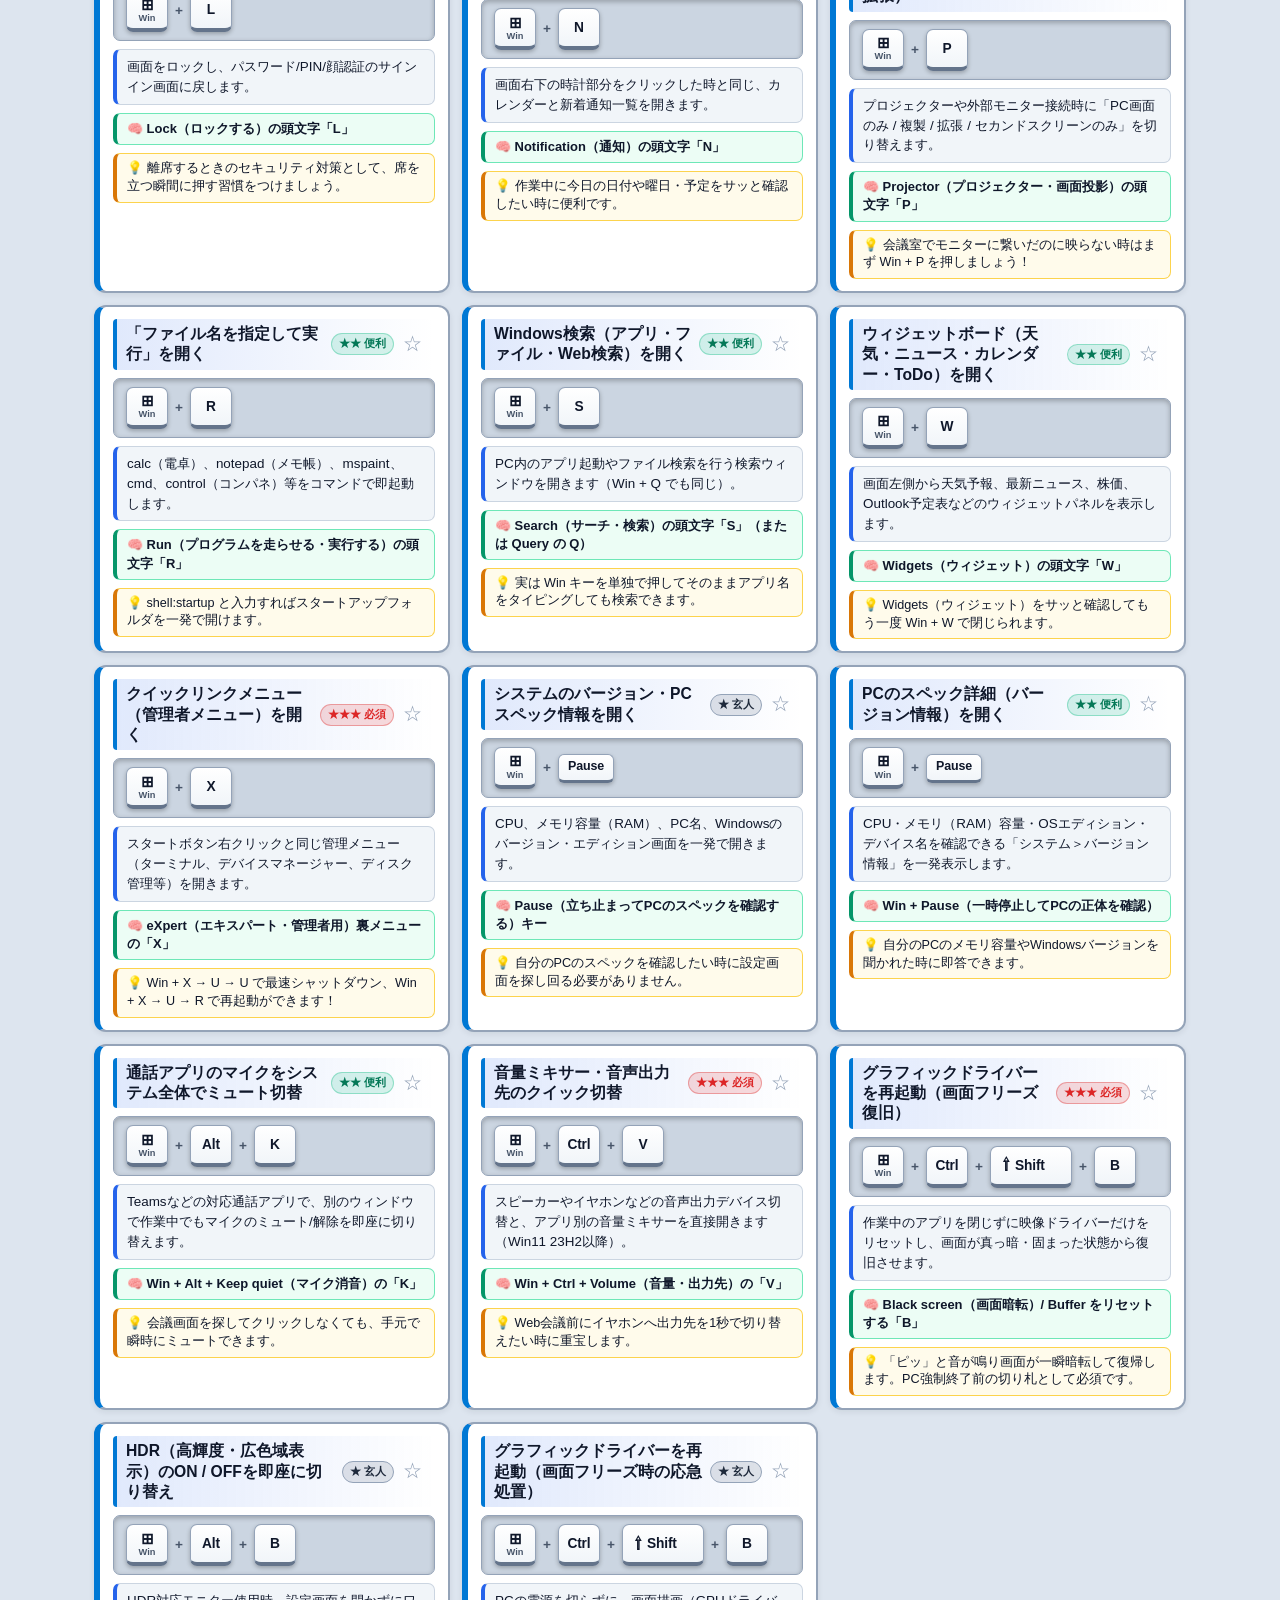
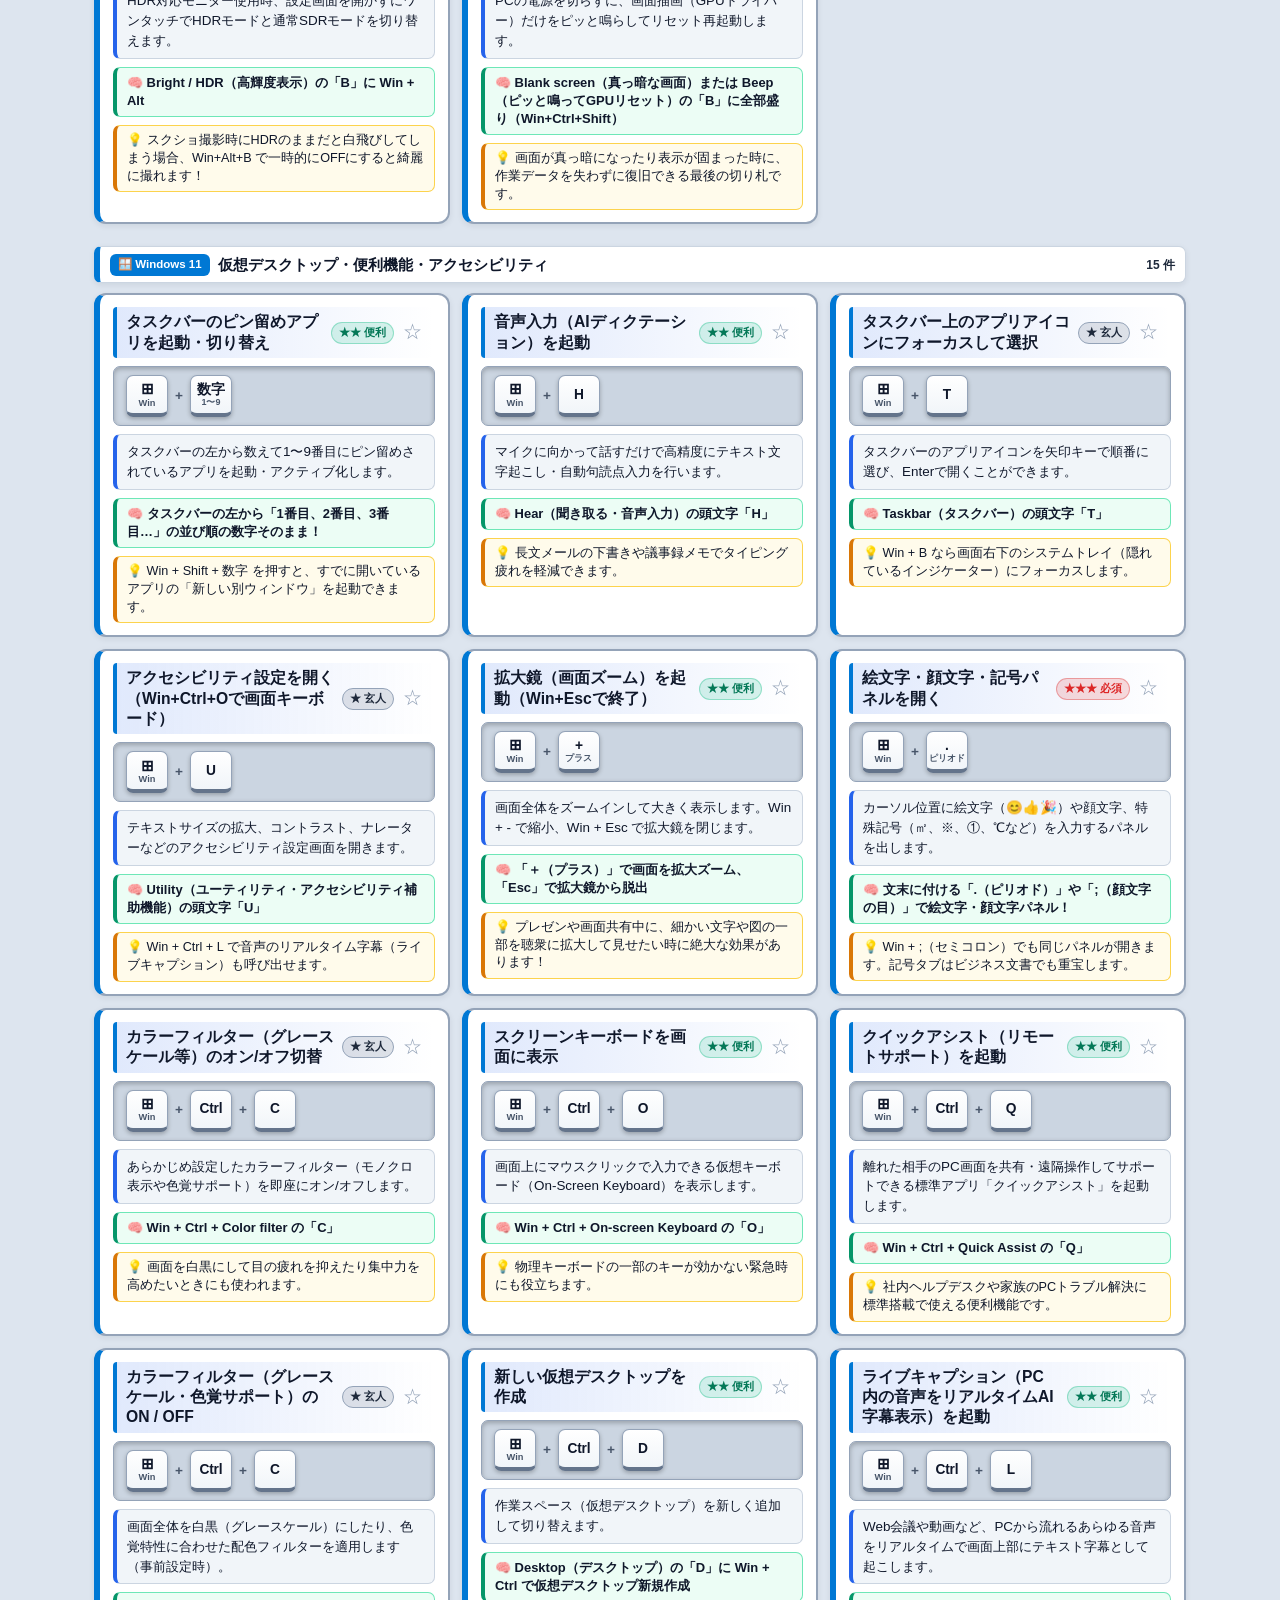
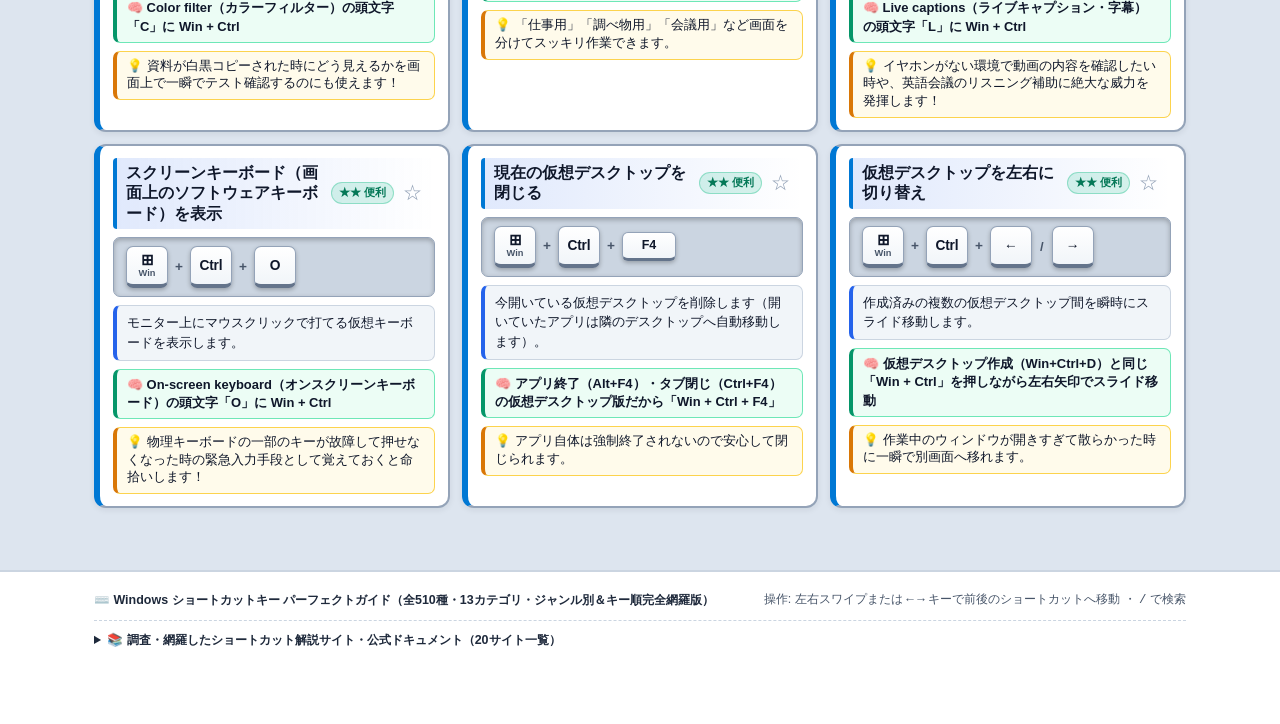
==== commit 98ae547d: "Add dedicated PC tips and tricks page (tips.html) with 120 non-shortcut hacks across 10 categories a" ====
--- a/index.html
+++ b/index.html
@@ -10,6 +10,18 @@
 <body>
   <!-- 上部固定ヘッダー（スッキリ整理された2段ナビ＋操作バー） -->
   <header class="site-header">
+    <!-- ページ切り替えトップバー（ショートカット510選 ⇔ PC便利小技120選） -->
+    <div class="page-switch-bar">
+      <div class="container page-switch-inner">
+        <a href="index.html" class="page-switch-link active" aria-current="page">
+          <span>⌨️</span> ショートカット辞典（510選）
+        </a>
+        <a href="tips.html" class="page-switch-link">
+          <span>💡</span> PC便利機能・操作・小技集（120選）
+        </a>
+      </div>
+    </div>
+
     <div class="container header-inner">
       <div class="brand">
         <span class="brand-icon" aria-hidden="true">⌨️</span>
--- a/style.css
+++ b/style.css
@@ -139,6 +139,84 @@
 
 .hidden {
   display: none !important;
+}
+
+/* ==========================================
+   2ページ相互切替ナビバー（ショートカット510選 ⇔ PC便利小技120選）
+   ========================================== */
+.page-switch-bar {
+  background: linear-gradient(90deg, #0f172a, #1e1b4b);
+  border-bottom: 1px solid #334155;
+  padding: 5px 0;
+}
+
+.page-switch-inner {
+  display: grid;
+  grid-template-columns: 1fr 1fr;
+  gap: 6px;
+}
+
+.page-switch-link {
+  display: inline-flex;
+  align-items: center;
+  justify-content: center;
+  gap: 5px;
+  padding: 5px 10px;
+  font-size: 0.78rem;
+  font-weight: 800;
+  color: #cbd5e1;
+  background-color: rgba(255, 255, 255, 0.06);
+  border: 1.5px solid rgba(255, 255, 255, 0.14);
+  border-radius: 999px;
+  text-decoration: none;
+  white-space: nowrap;
+  overflow: hidden;
+  text-overflow: ellipsis;
+  transition: all 0.15s ease;
+}
+
+.page-switch-link:hover {
+  background-color: rgba(255, 255, 255, 0.14);
+  color: #ffffff;
+}
+
+.page-switch-link.active {
+  background: linear-gradient(135deg, #2563eb, #7c3aed);
+  border-color: #93c5fd;
+  color: #ffffff;
+  box-shadow: 0 2px 10px rgba(59, 130, 246, 0.4);
+}
+
+/* PC便利小技ページの「👆 やり方・場所」ボックス */
+.howto-action-box {
+  display: flex;
+  align-items: center;
+  flex-wrap: wrap;
+  gap: 8px;
+  width: 100%;
+  background-color: var(--keyplate-bg);
+  border: 1.5px solid var(--keyplate-border);
+  border-radius: var(--radius-sm);
+  padding: 8px 11px;
+  cursor: pointer;
+}
+
+.howto-badge {
+  font-size: 0.72rem;
+  font-weight: 800;
+  color: #ffffff;
+  background: linear-gradient(135deg, #2563eb, #4f46e5);
+  padding: 2px 8px;
+  border-radius: 999px;
+  white-space: nowrap;
+  flex-shrink: 0;
+}
+
+.howto-text {
+  font-size: 0.85rem;
+  font-weight: 800;
+  color: var(--text-main);
+  line-height: 1.4;
 }
 
 /* ==========================================
@@ -1567,6 +1645,25 @@
     padding: 0 10px;
   }
 
+  .page-switch-bar {
+    padding: 4px 0;
+  }
+
+  .page-switch-link {
+    padding: 4px 6px;
+    font-size: 0.71rem;
+    gap: 3px;
+  }
+
+  .howto-action-box {
+    padding: 6px 9px;
+    gap: 6px;
+  }
+
+  .howto-text {
+    font-size: 0.8rem;
+  }
+
   .header-inner {
     padding-top: 6px;
     padding-bottom: 6px;
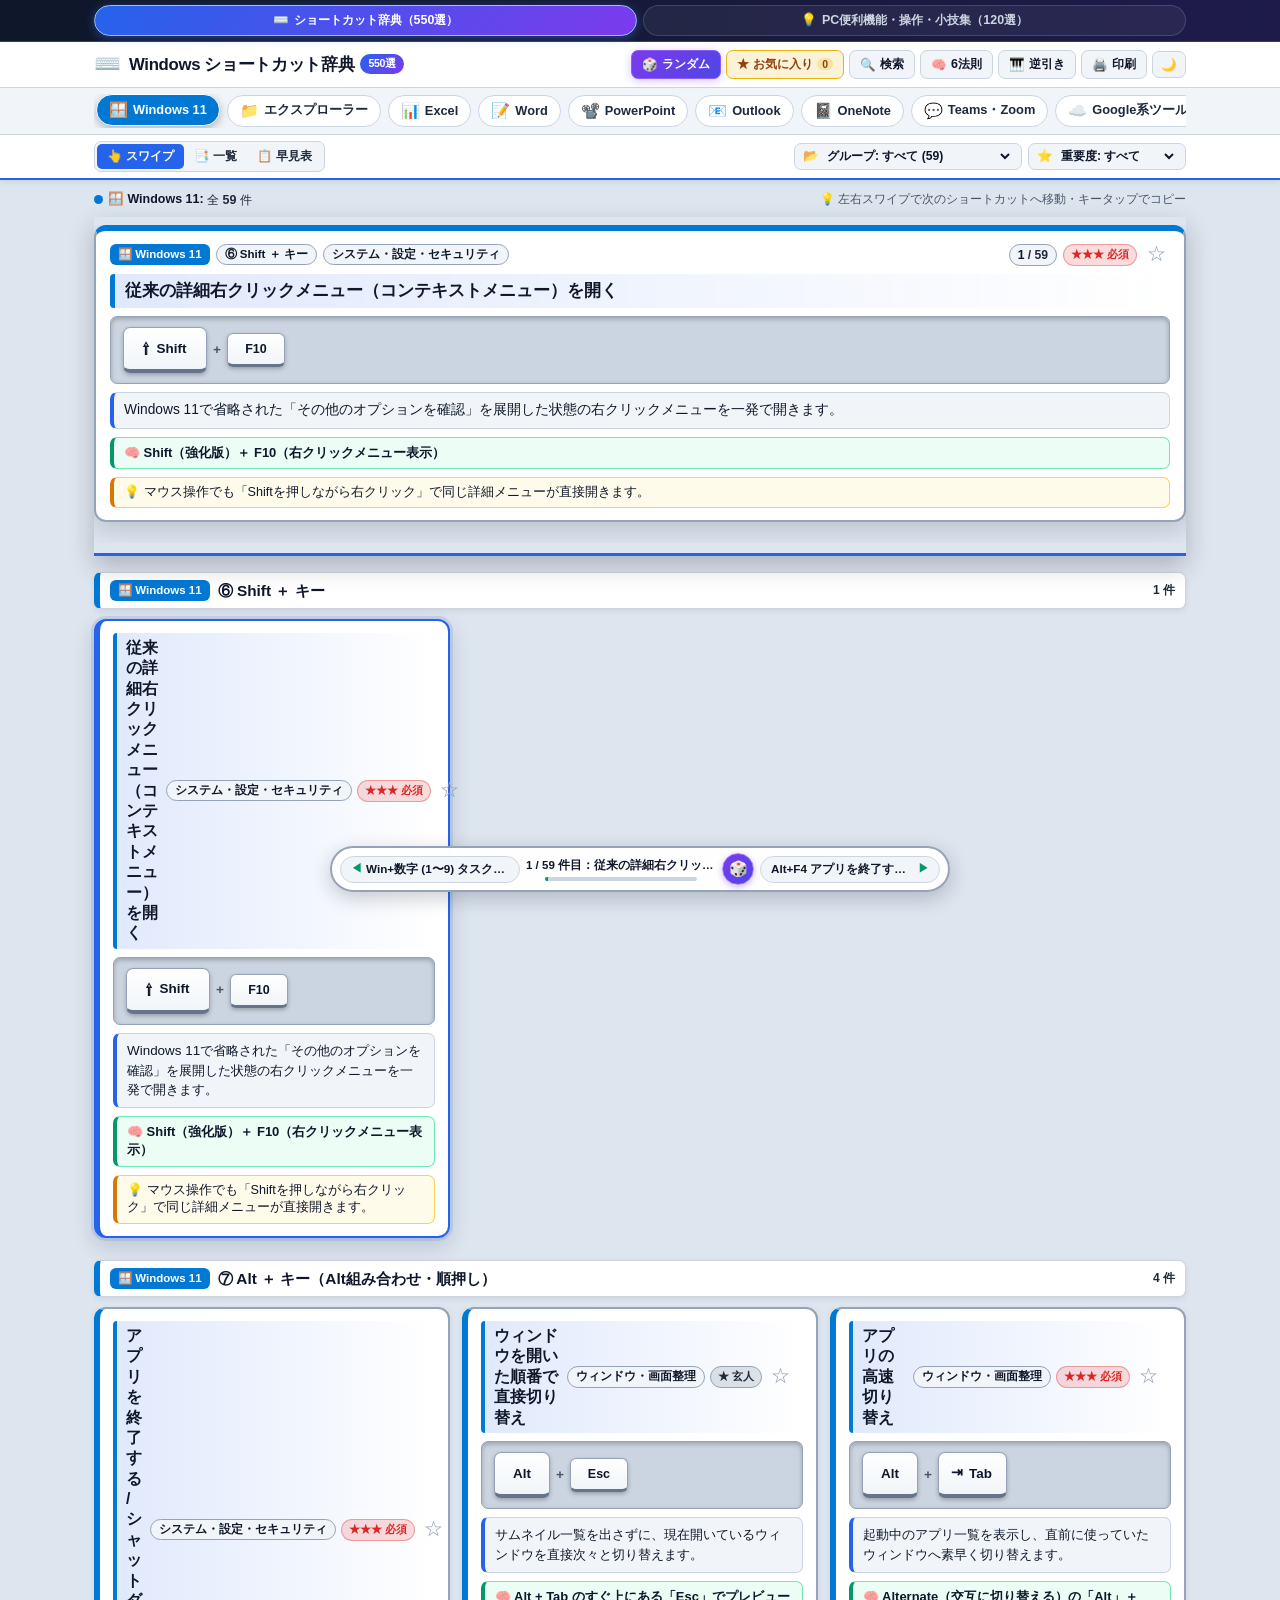
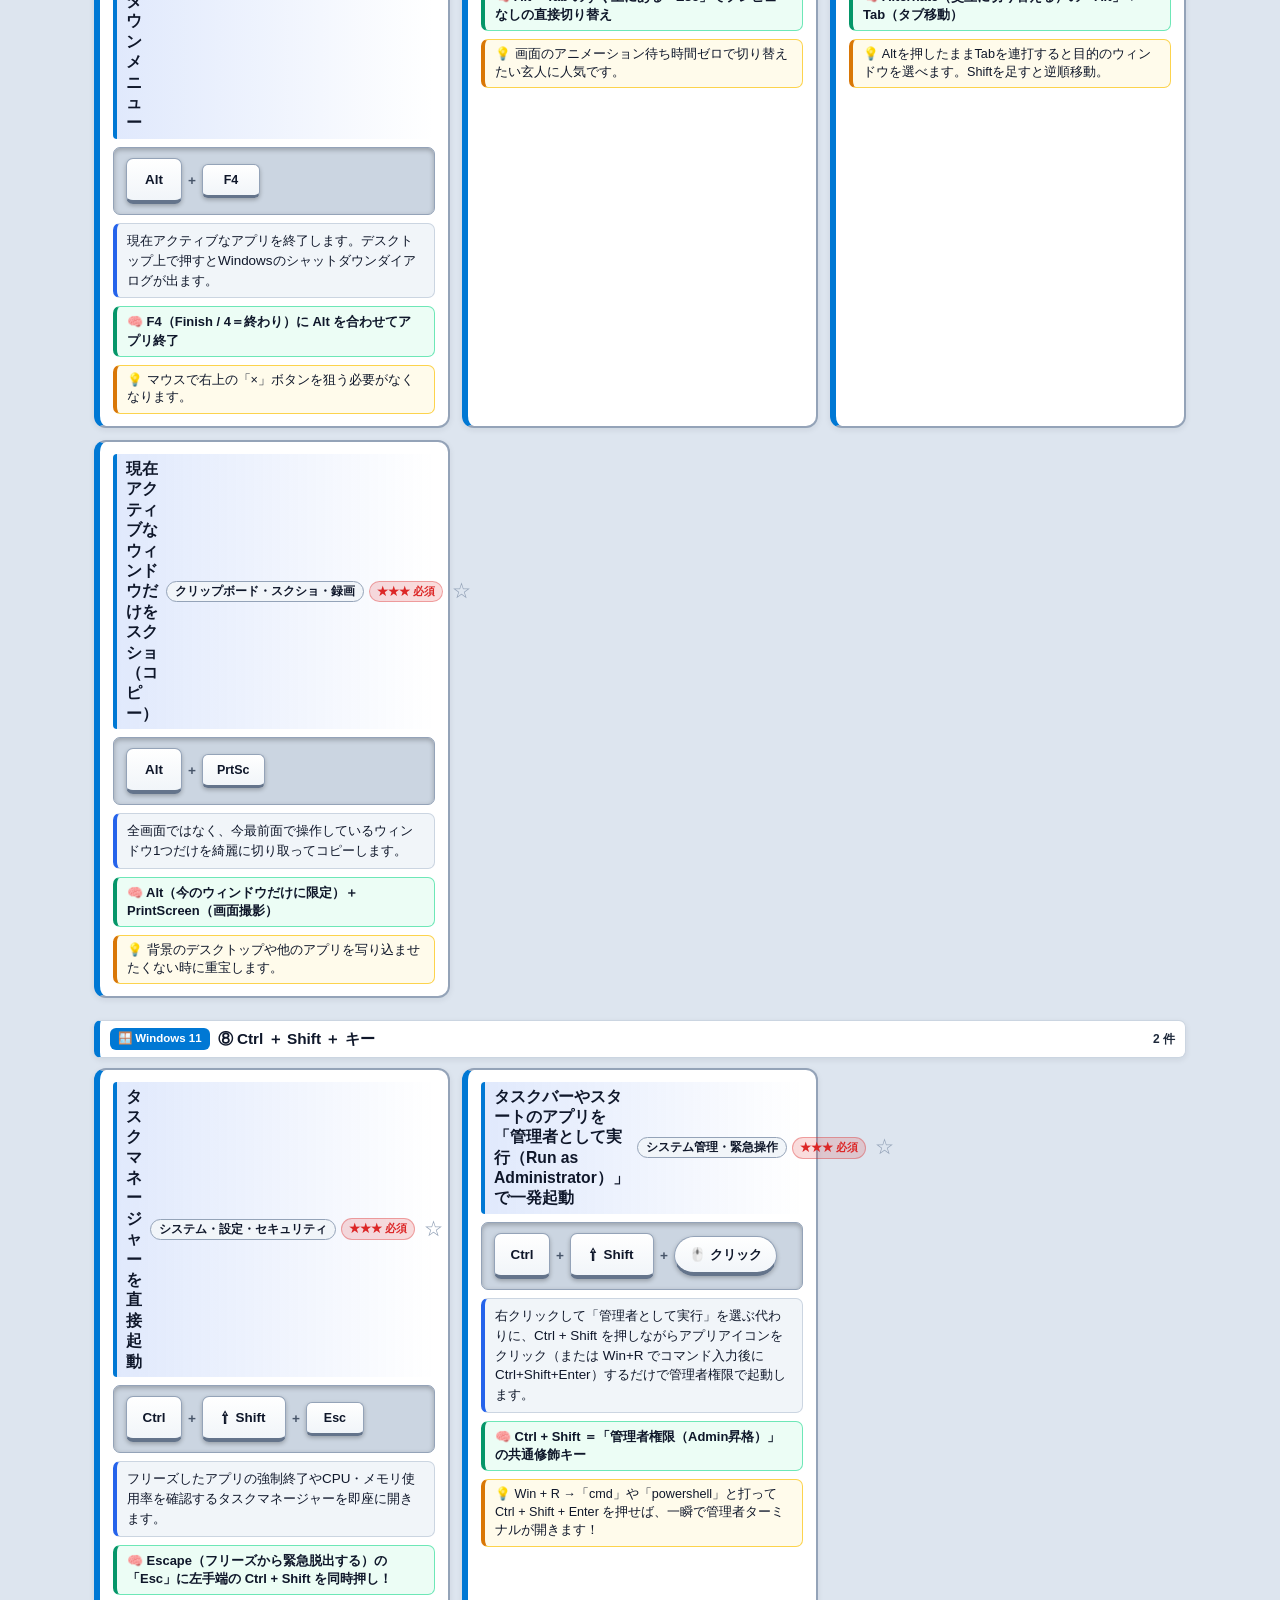
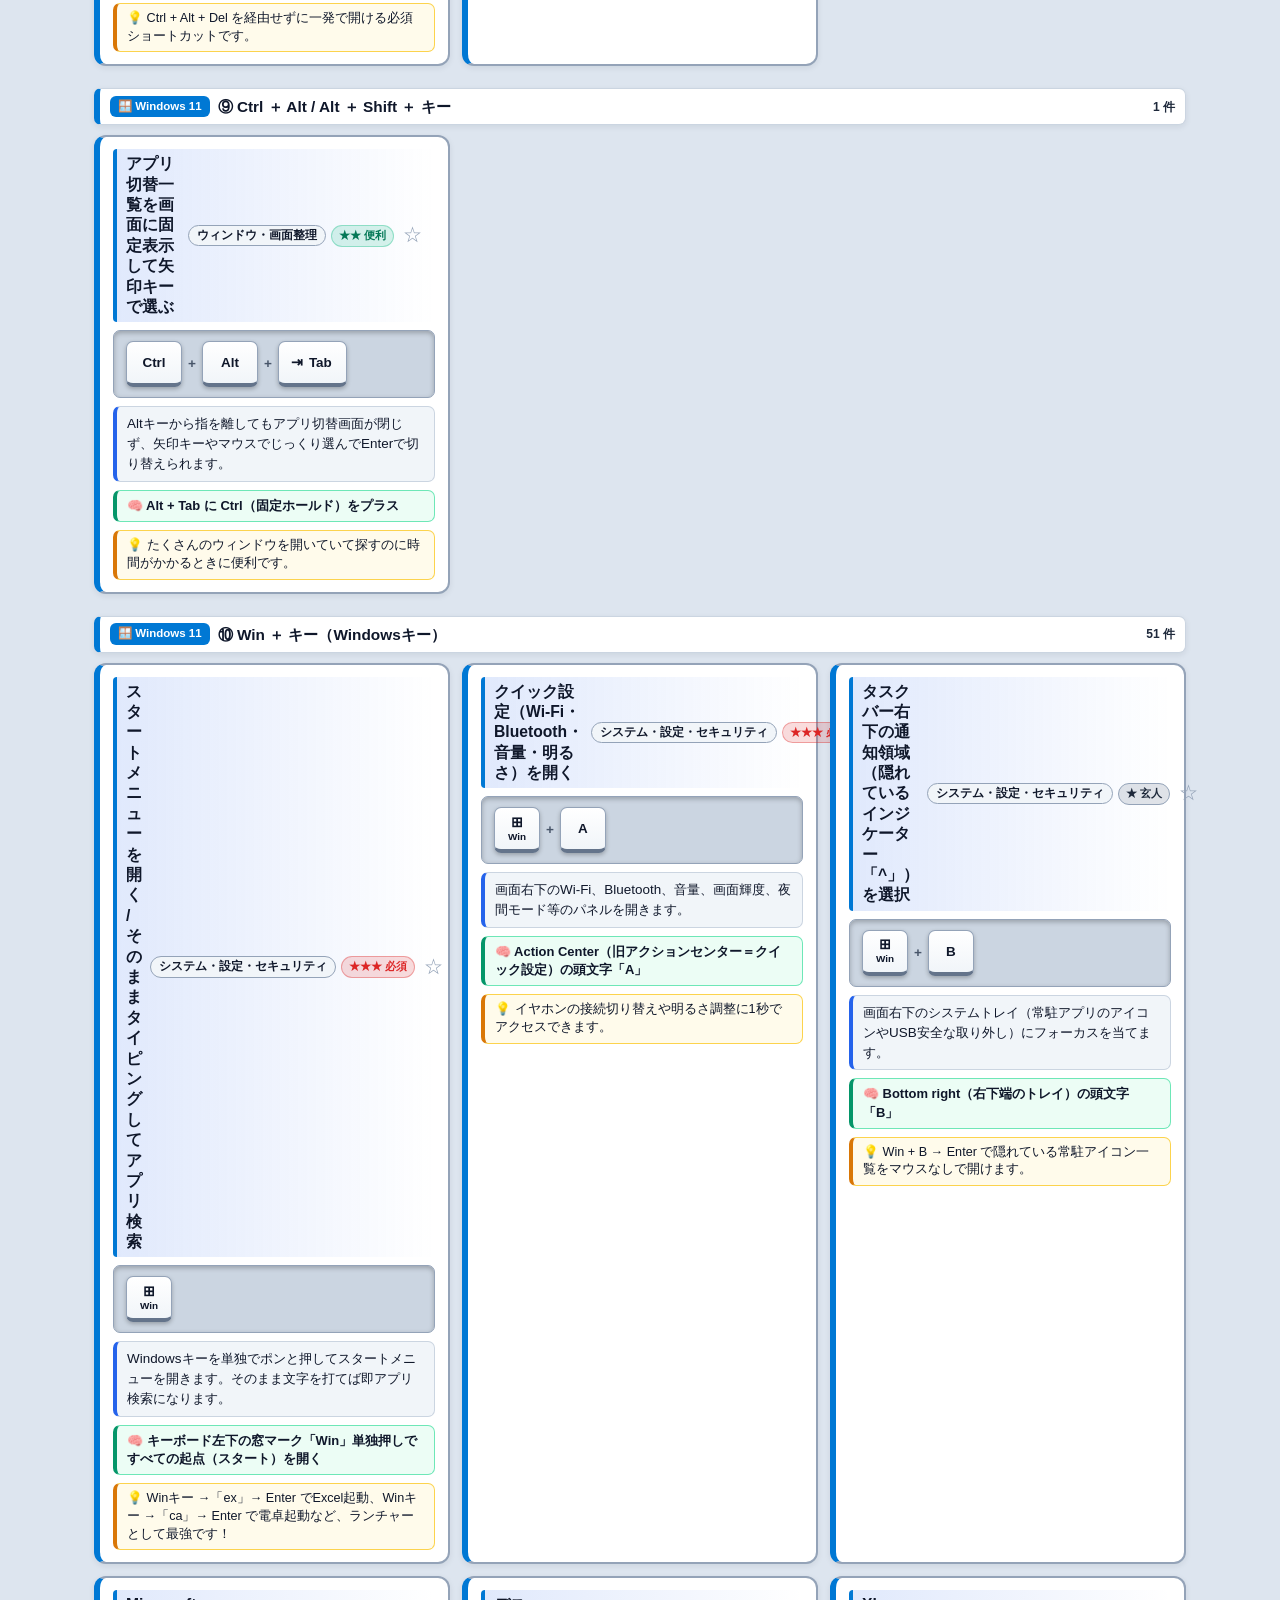
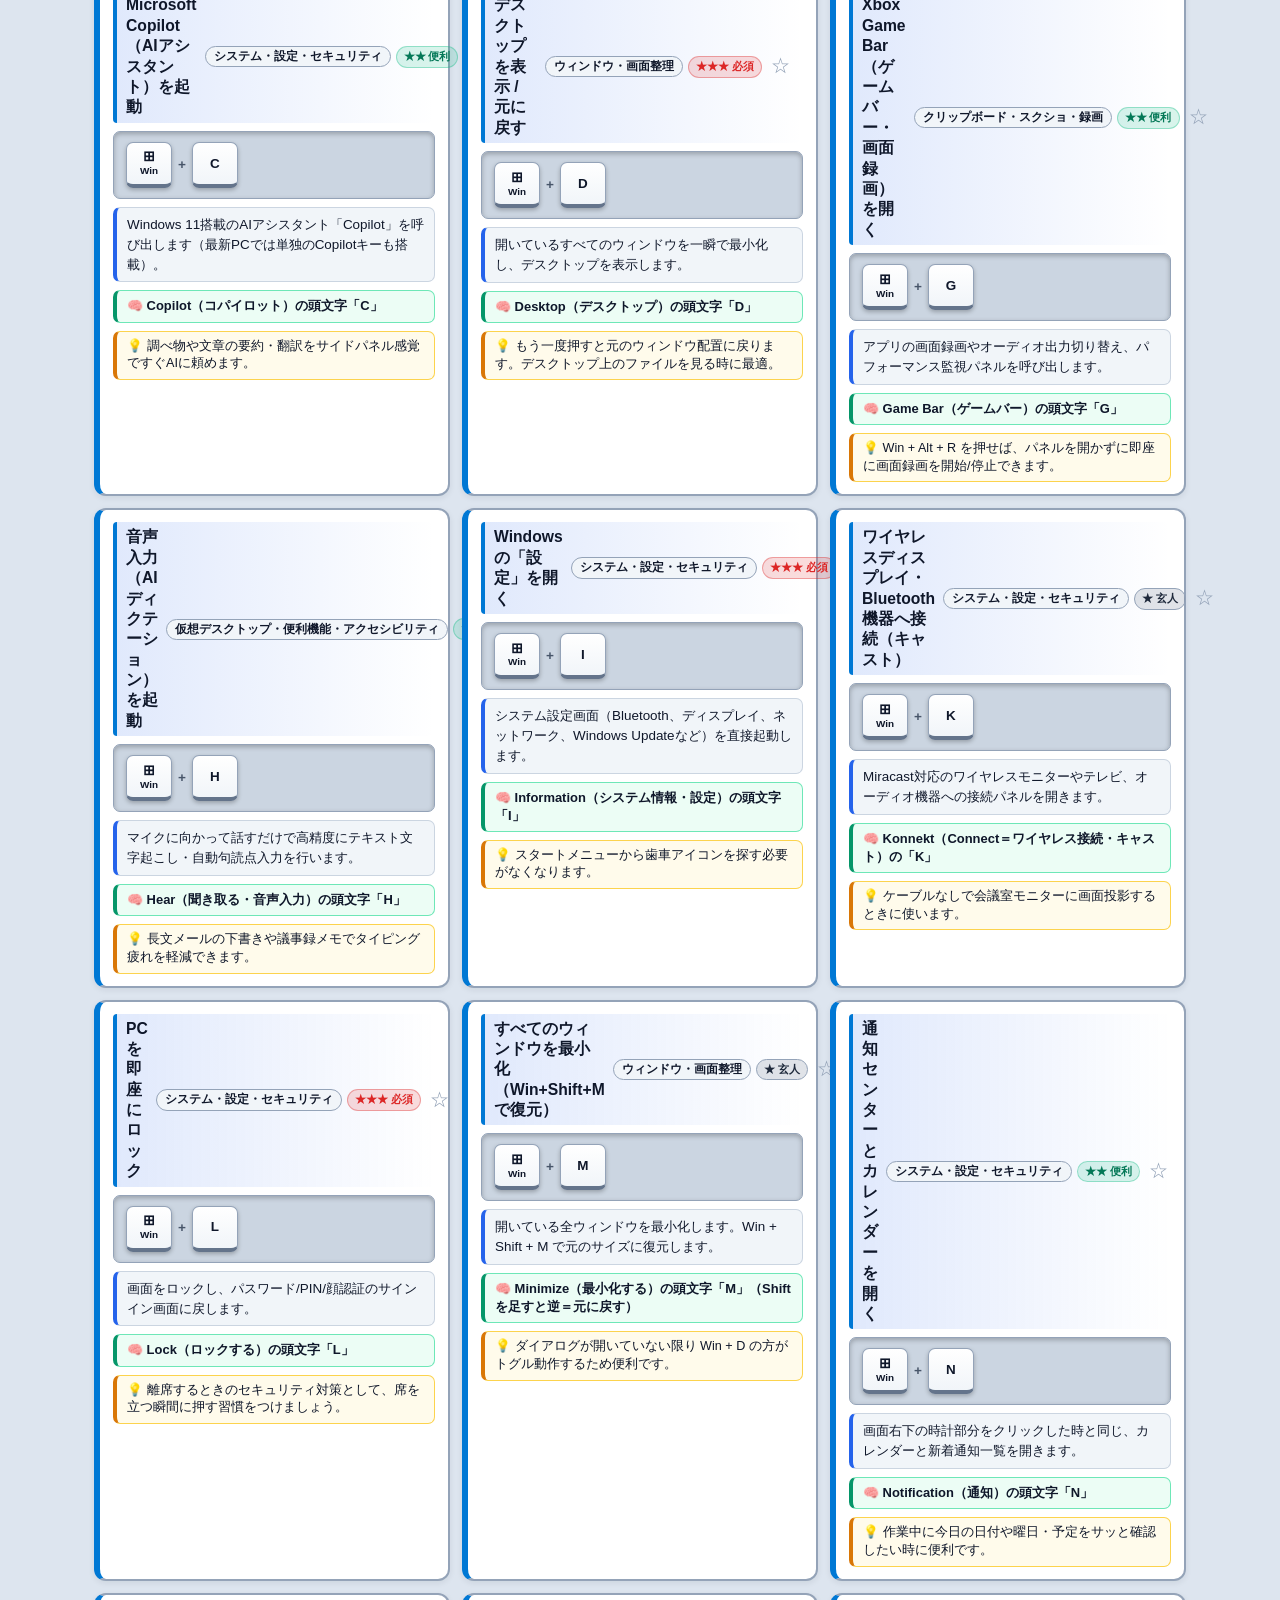
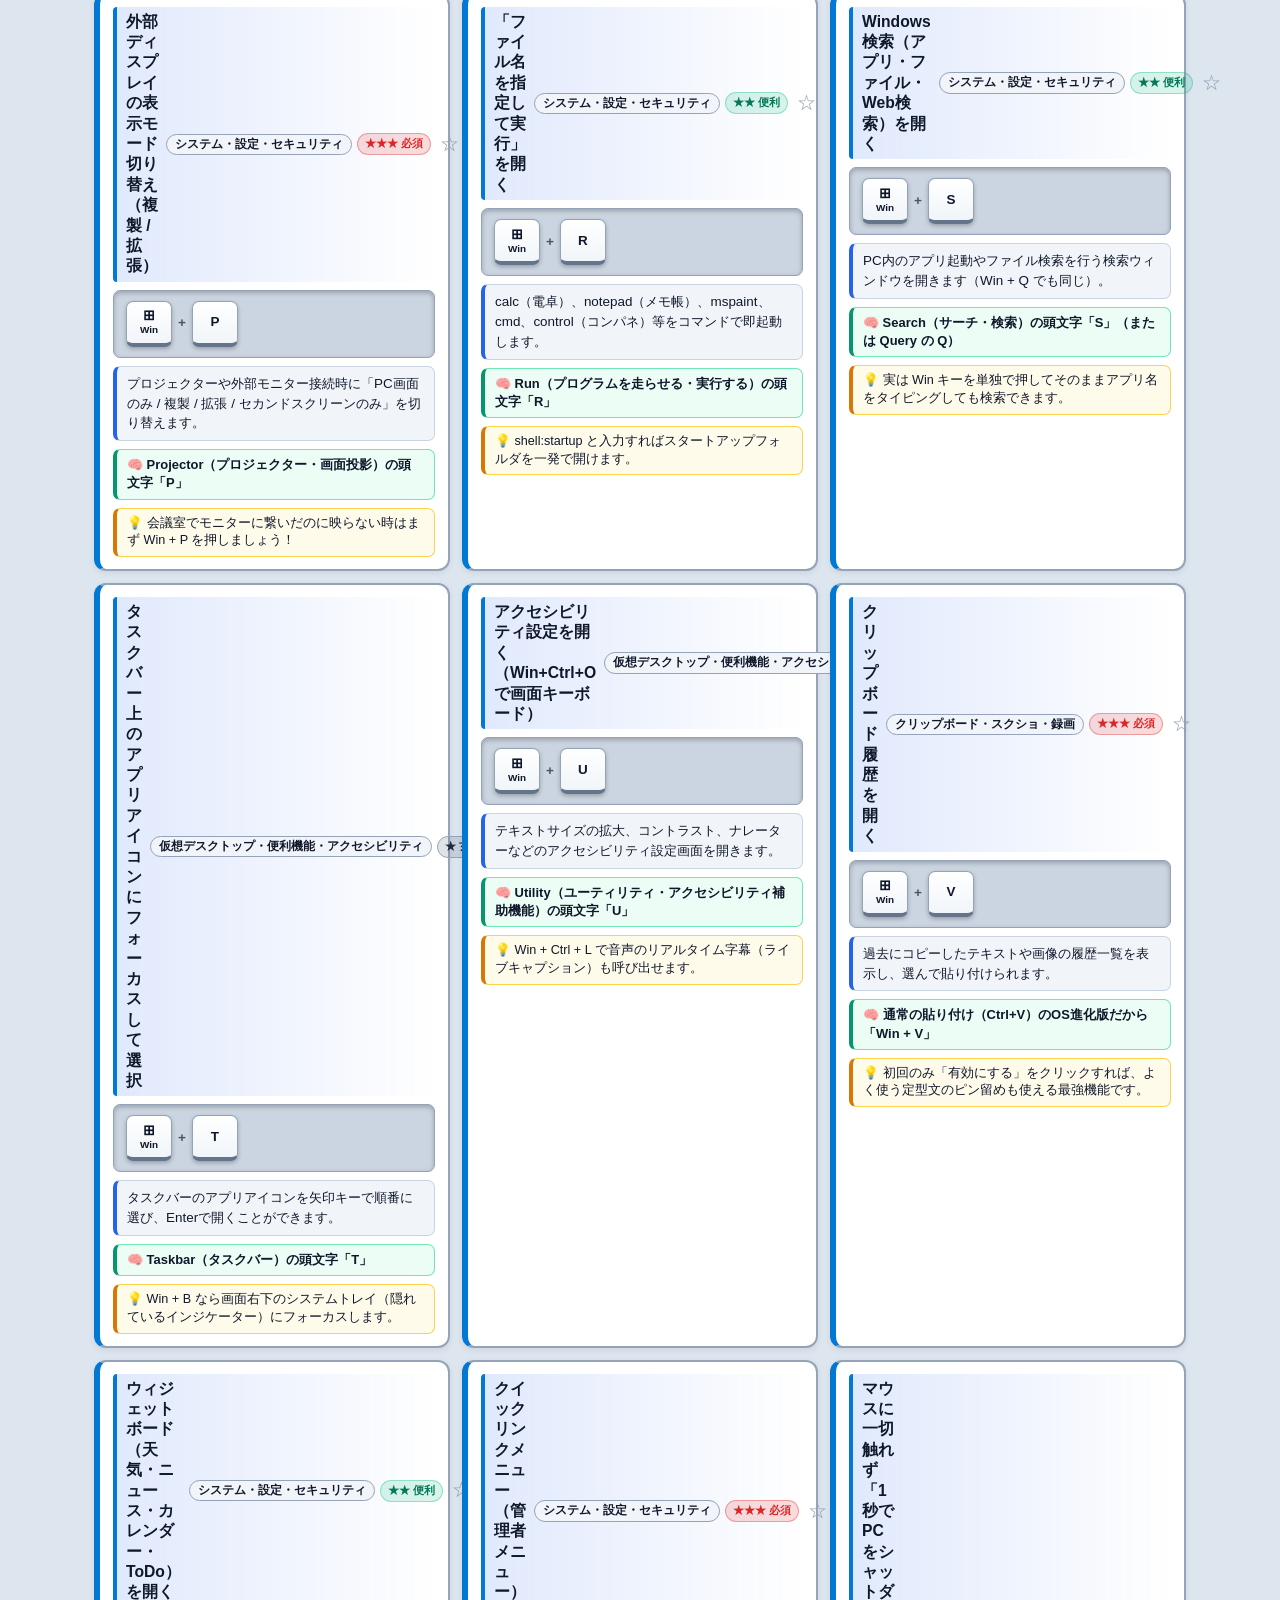
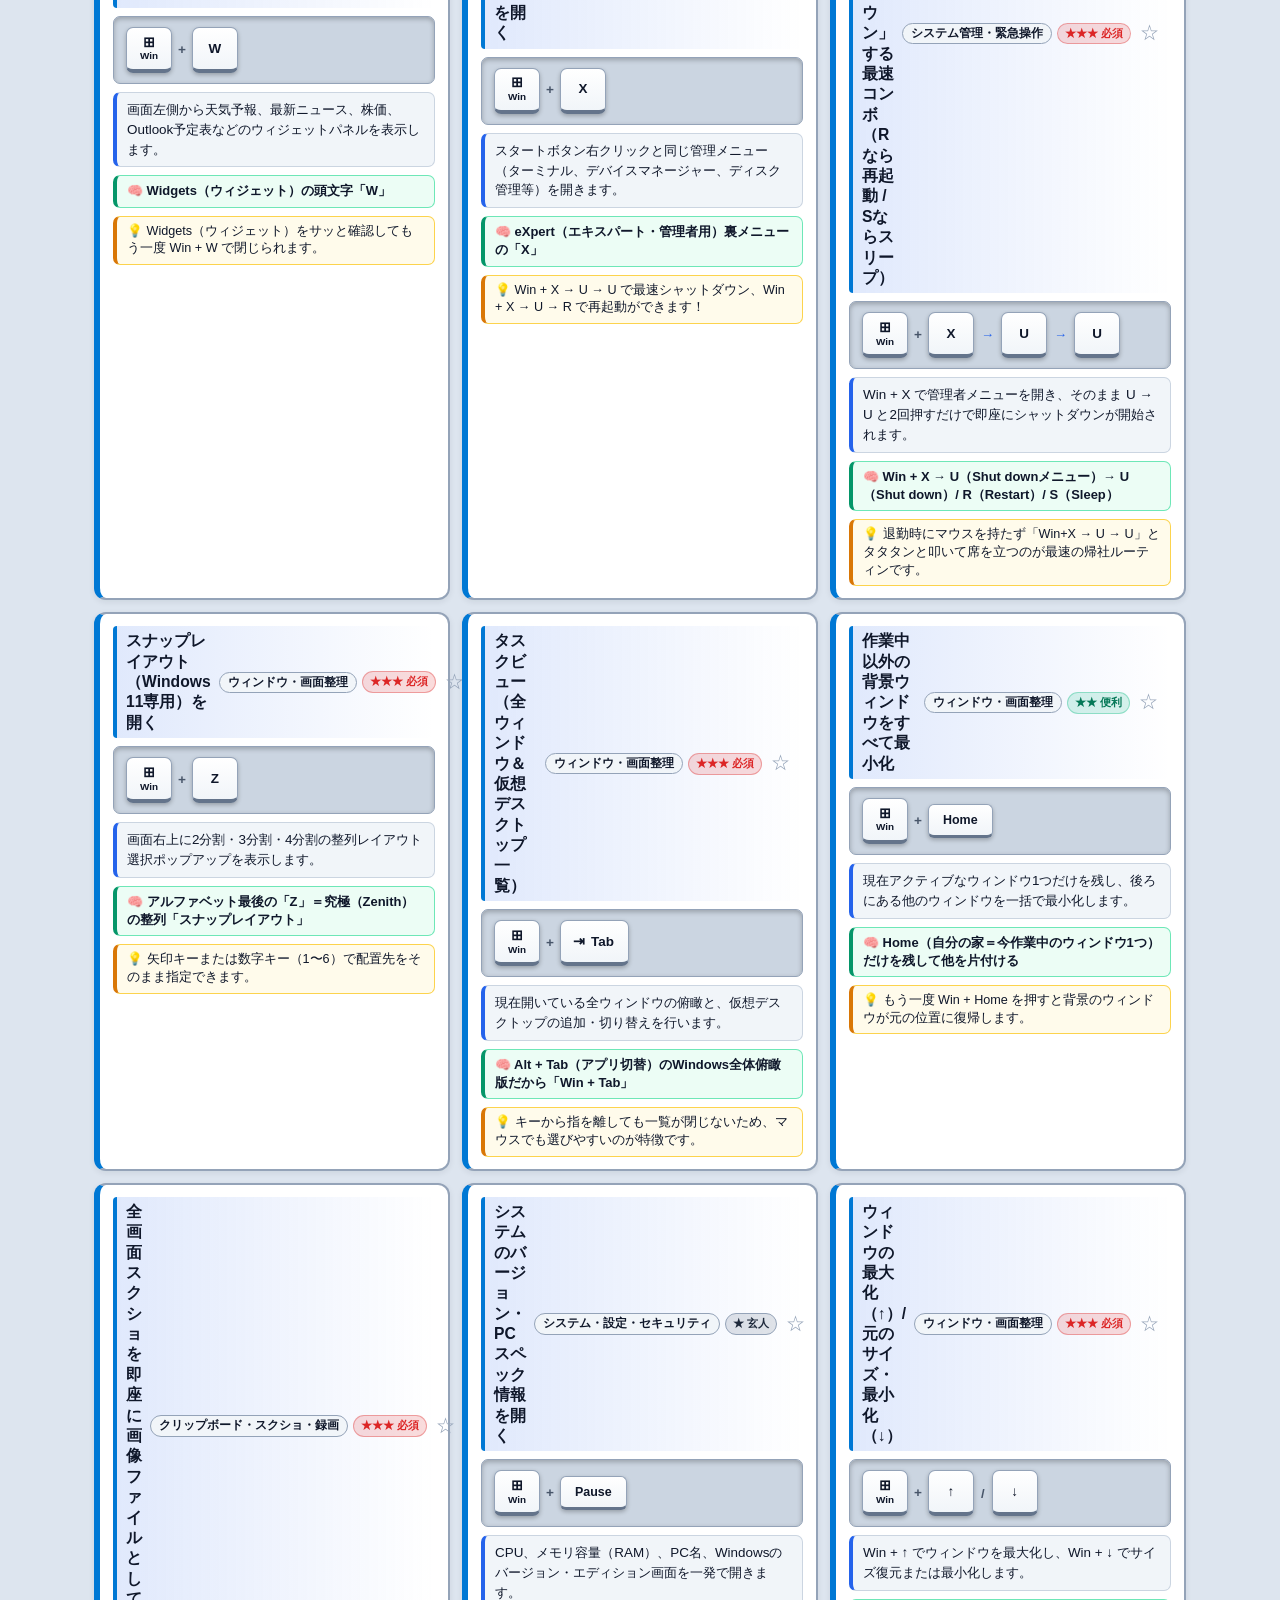
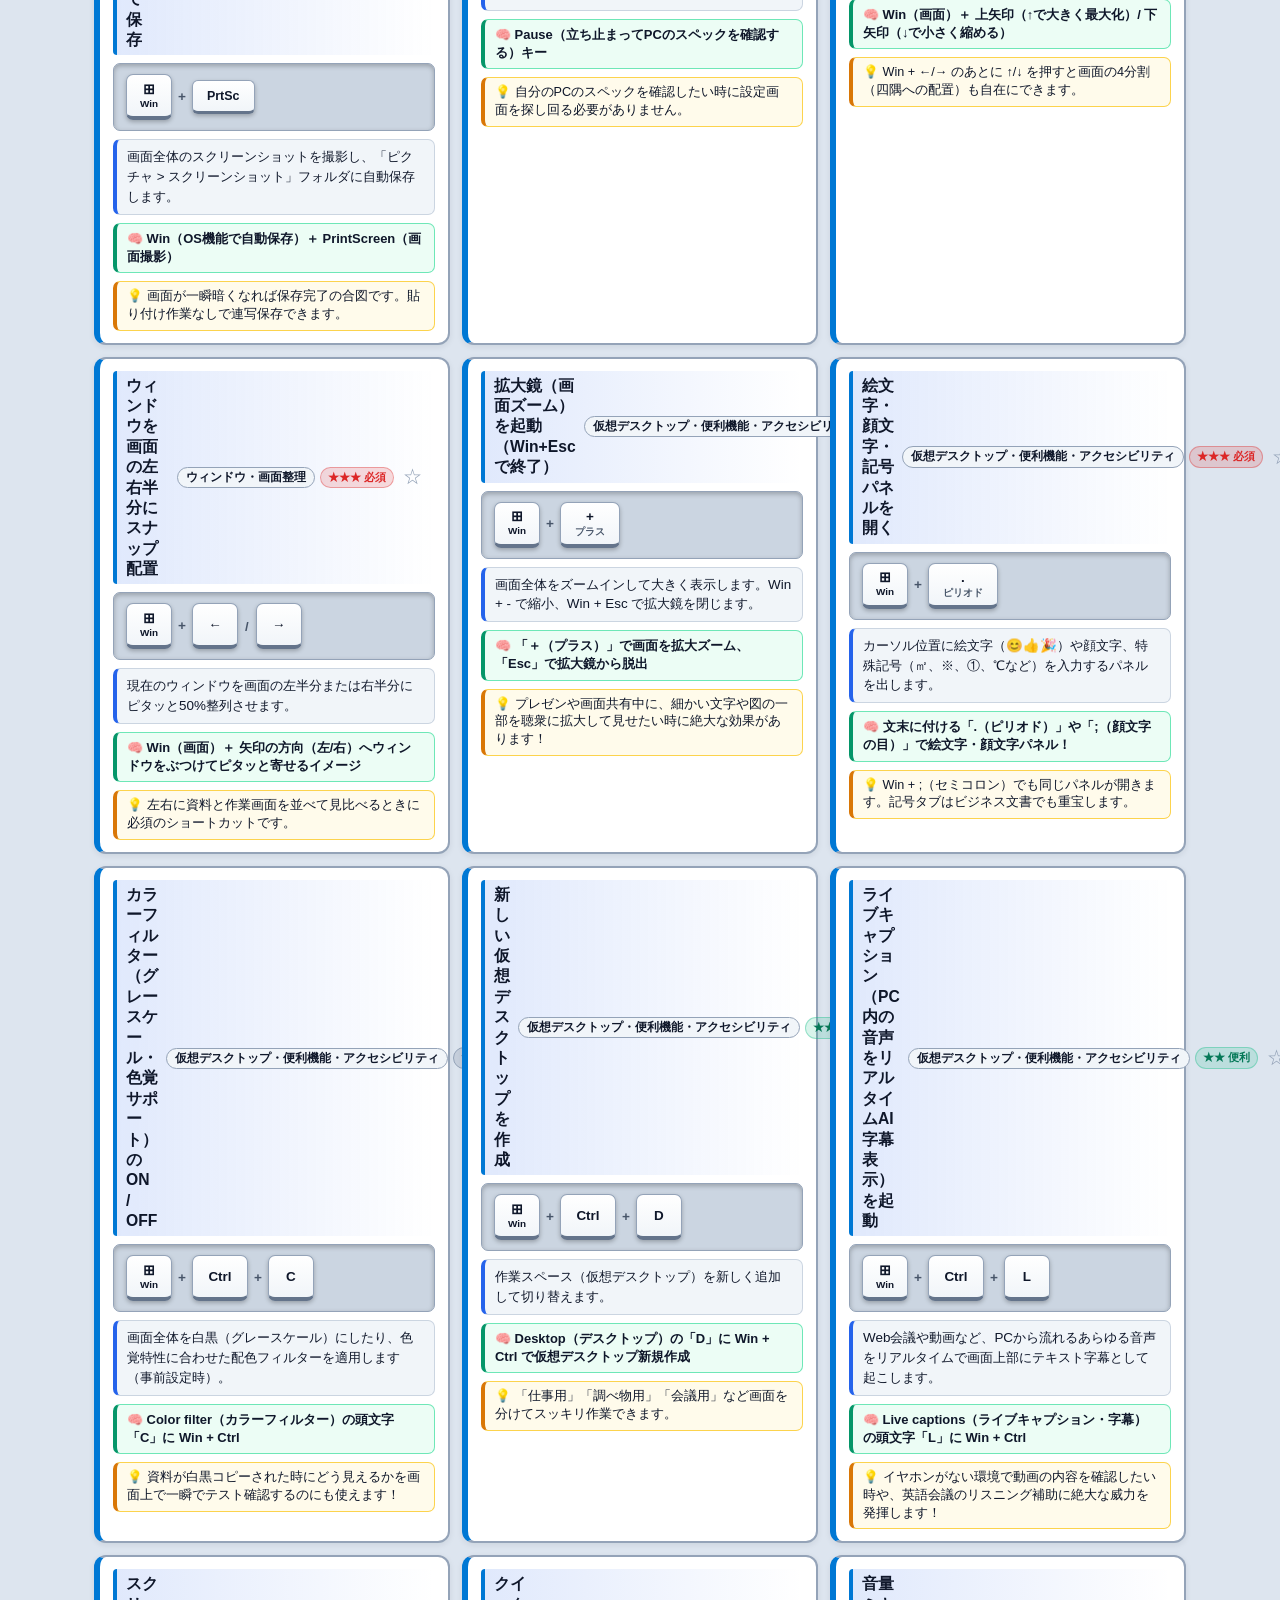
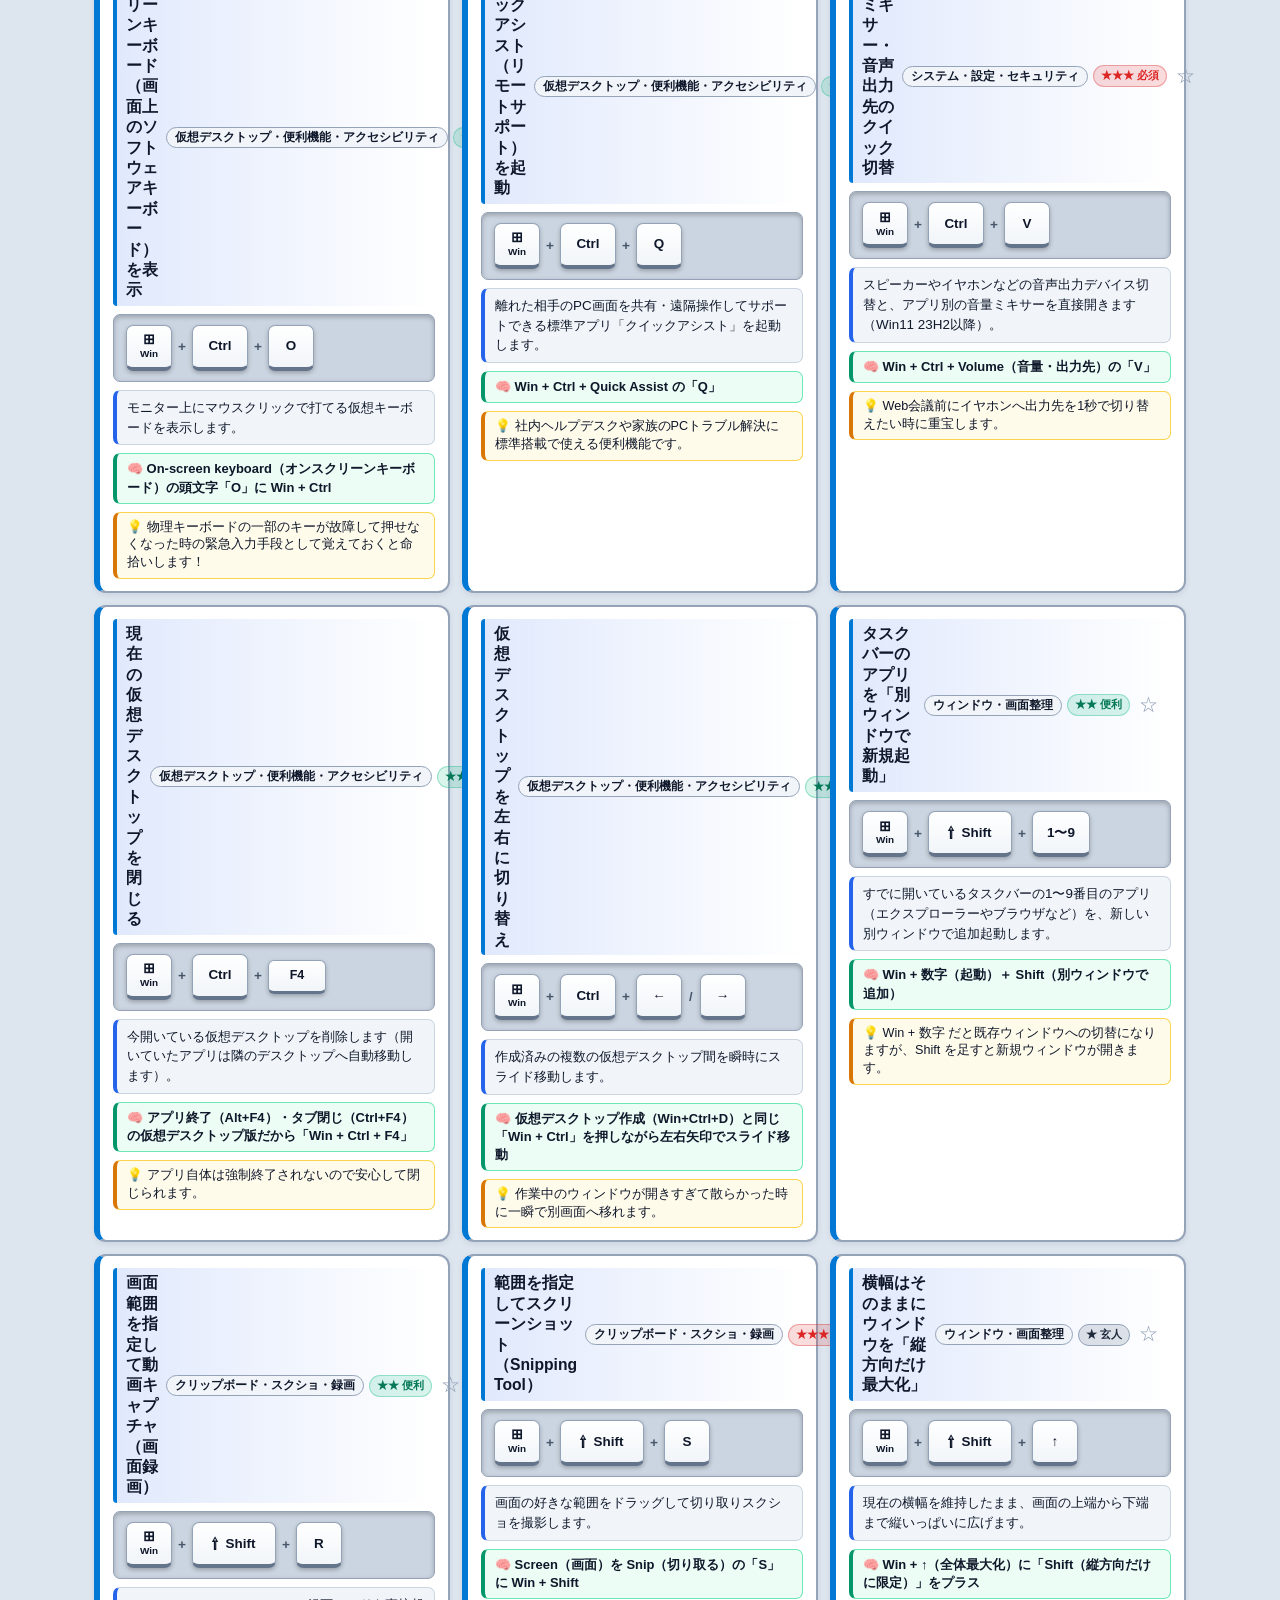
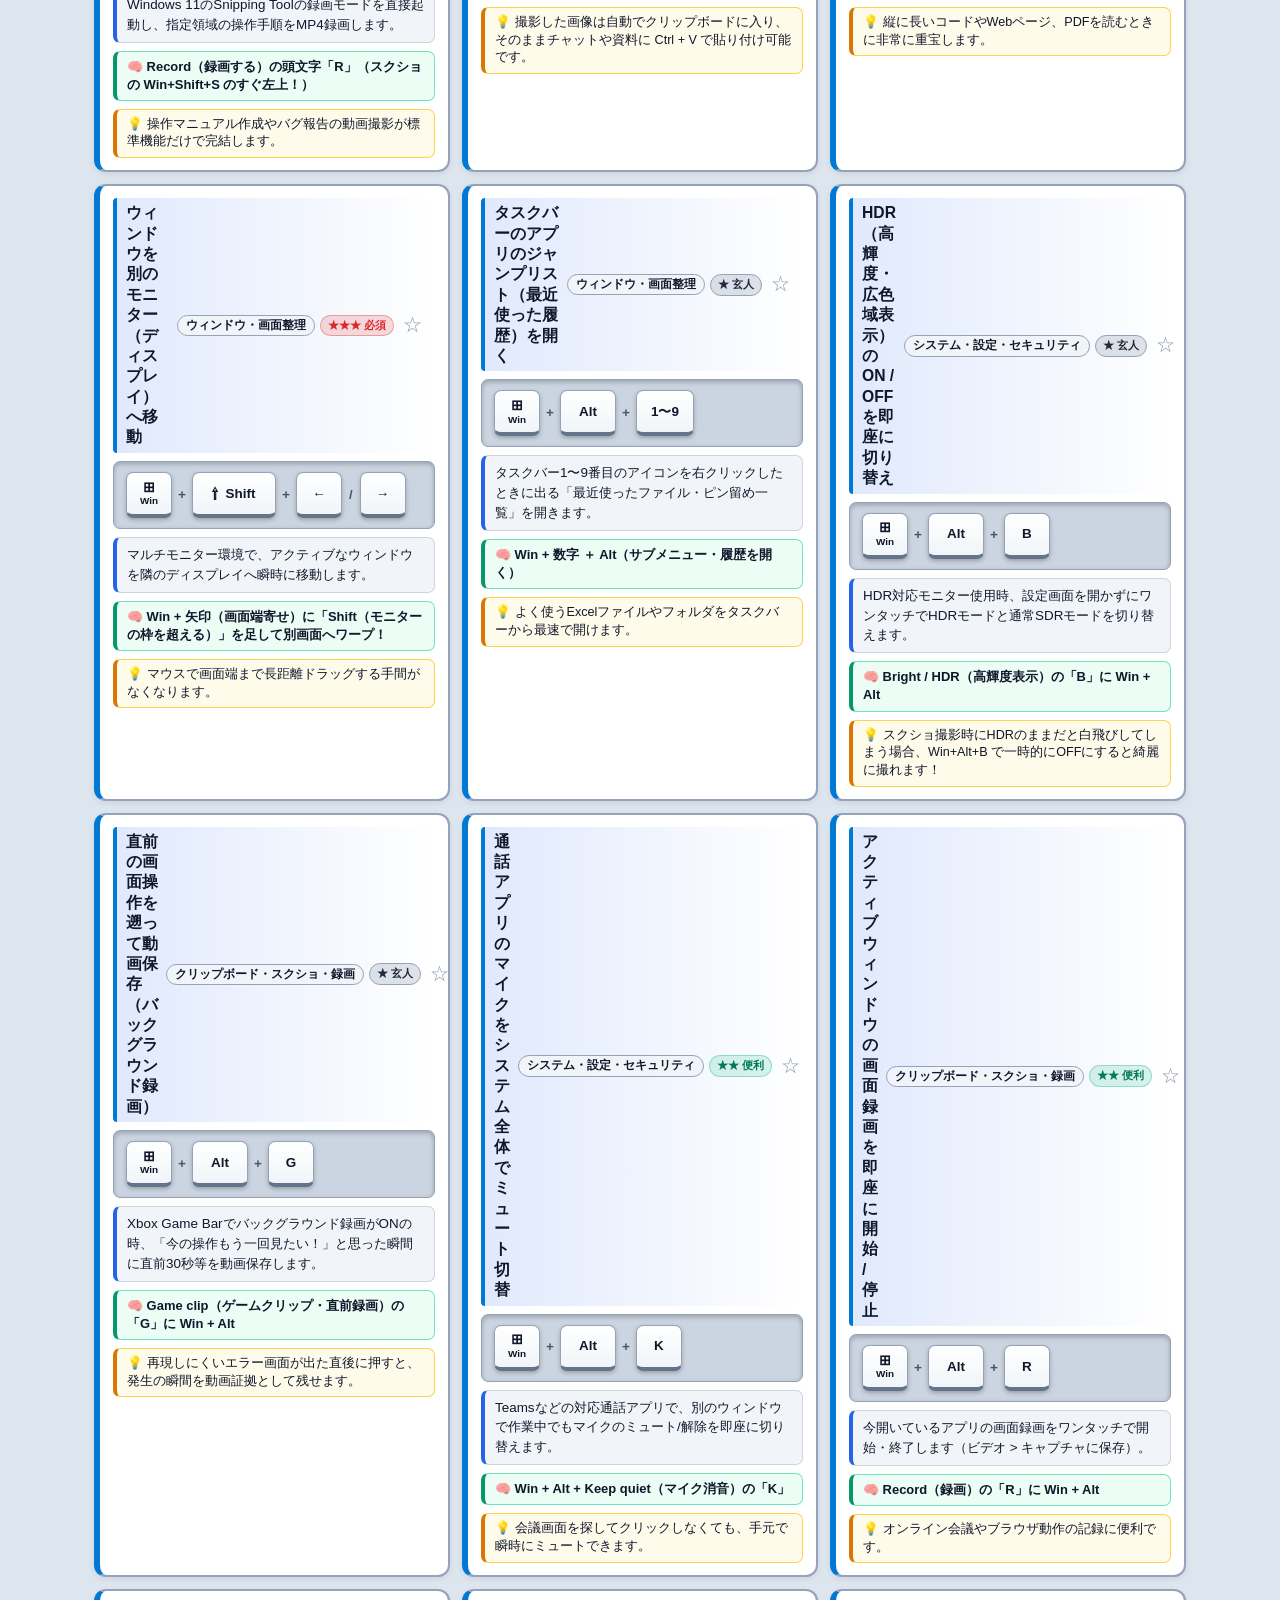
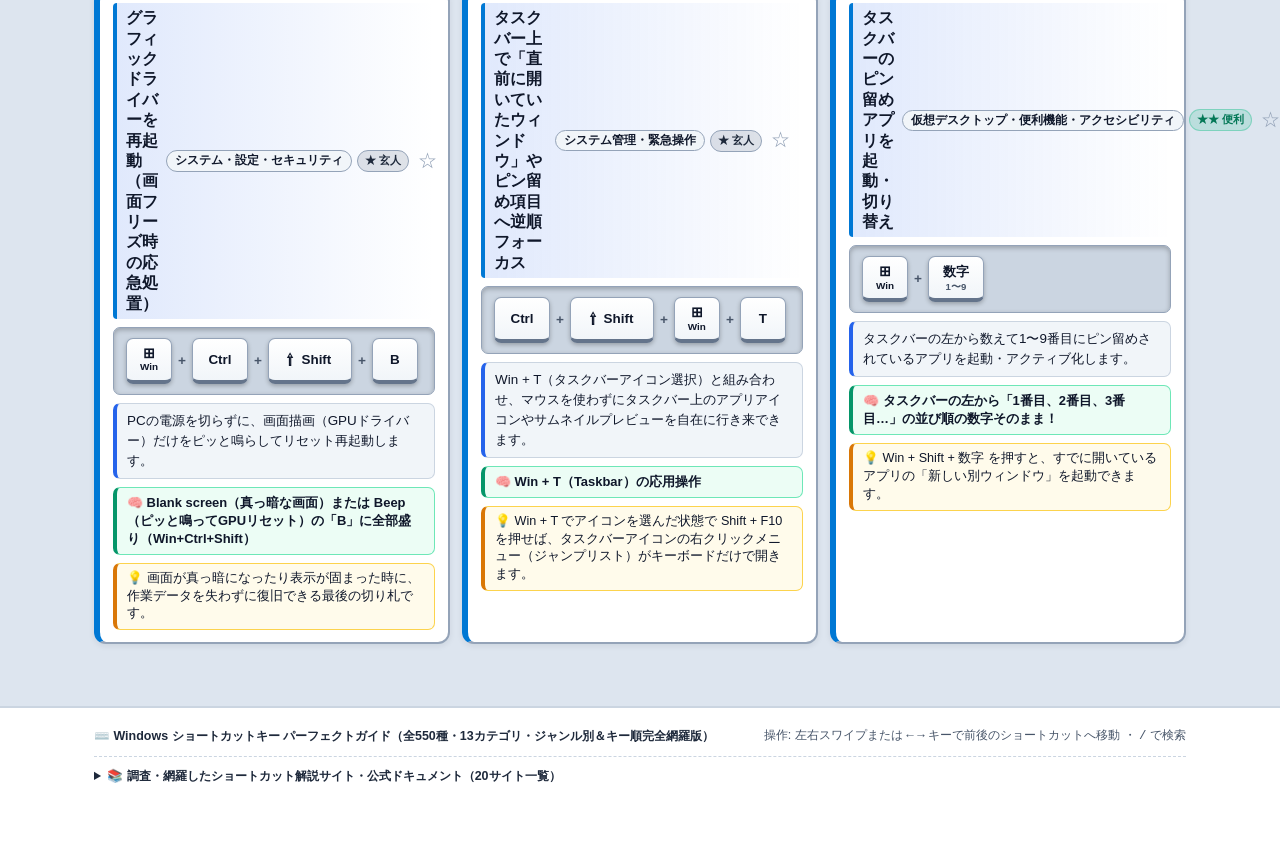
==== commit 6a29baec: "Add 70+ deep pro & non-ribbon shortcuts (Excel Alt->A->C, Alt->E->S->V, F5->Alt+S, Ctrl+backslash, W" ====
--- a/index.html
+++ b/index.html
@@ -4,17 +4,17 @@
   <meta charset="UTF-8">
   <meta name="viewport" content="width=device-width, initial-scale=1.0">
   <title>Windows ショートカットキー パーフェクトガイド | Win11・Excel・Word・ブラウザ完全網羅</title>
-  <meta name="description" content="Windows 11、エクスプローラー、Excel、Word、PowerPoint、Outlook、OneNote、Teams・Zoom、Google系ツール、VS Code、Adobe PDF、ブラウザのPCショートカットキー全510種をジャンル別・キー順・覚え方付きで完全網羅したガイドサイト。">
+  <meta name="description" content="Windows 11、エクスプローラー、Excel、Word、PowerPoint、Outlook、OneNote、Teams・Zoom、Google系ツール、VS Code、Adobe PDF、ブラウザのPCショートカットキー全550種をジャンル別・キー順・覚え方付きで完全網羅したガイドサイト。">
   <link rel="stylesheet" href="style.css">
 </head>
 <body>
   <!-- 上部固定ヘッダー（スッキリ整理された2段ナビ＋操作バー） -->
   <header class="site-header">
-    <!-- ページ切り替えトップバー（ショートカット510選 ⇔ PC便利小技120選） -->
+    <!-- ページ切り替えトップバー（ショートカット550選 ⇔ PC便利小技120選） -->
     <div class="page-switch-bar">
       <div class="container page-switch-inner">
         <a href="index.html" class="page-switch-link active" aria-current="page">
-          <span>⌨️</span> ショートカット辞典（510選）
+          <span>⌨️</span> ショートカット辞典（550選）
         </a>
         <a href="tips.html" class="page-switch-link">
           <span>💡</span> PC便利機能・操作・小技集（120選）
@@ -29,13 +29,13 @@
           <h1 class="site-title">
             <span class="title-pc">Windows ショートカット辞典</span>
             <span class="title-mobile">ショートカット辞典</span>
-            <span class="badge-perfect">510選</span>
+            <span class="badge-perfect">550選</span>
           </h1>
         </div>
       </div>
 
       <div class="header-actions">
-        <button type="button" id="randomHeaderBtn" class="action-btn random-header-btn" aria-pressed="false" title="全510種のショートカットをランダム順で出題・表示します">
+        <button type="button" id="randomHeaderBtn" class="action-btn random-header-btn" aria-pressed="false" title="全550種のショートカットをランダム順で出題・表示します">
           <span>🎲</span> <span class="random-btn-text">ランダム</span>
         </button>
         <button type="button" id="favOnlyHeaderBtn" class="action-btn fav-header-btn" aria-pressed="false" title="登録したお気に入りのショートカットだけを開きます">
@@ -116,7 +116,7 @@
               type="search"
               id="searchInput"
               class="search-input"
-              placeholder="全510件から検索（例: スクショ, 値貼り付け, タブ, F2）"
+              placeholder="全550件から検索（例: スクショ, 値貼り付け, タブ, F2）"
               autocomplete="off"
             >
             <button type="button" id="clearSearchBtn" class="clear-search-btn hidden" aria-label="検索クリア">✕</button>
@@ -170,7 +170,7 @@
     <div id="randomModeBanner" class="random-mode-banner hidden">
       <div class="random-banner-left">
         <span>🎲</span>
-        <strong>全510種からランダム順で表示中</strong>
+        <strong>全550種からランダム順で表示中</strong>
       </div>
       <div class="random-banner-actions">
         <button type="button" id="nextRandomBtn" class="next-random-btn">🎲 シャッフルし直す</button>
@@ -221,7 +221,7 @@
   <footer class="site-footer" id="siteFooter">
     <div class="container">
       <div class="footer-inner">
-        <p class="footer-title">⌨️ Windows ショートカットキー パーフェクトガイド（全510種・13カテゴリ・ジャンル別＆キー順完全網羅版）</p>
+        <p class="footer-title">⌨️ Windows ショートカットキー パーフェクトガイド（全550種・13カテゴリ・ジャンル別＆キー順完全網羅版）</p>
         <p class="footer-note">
           操作: 左右スワイプまたは <kbd>←</kbd> <kbd>→</kbd> キーで前後のショートカットへ移動 ・ <kbd>/</kbd> で検索
         </p>
--- a/style.css
+++ b/style.css
@@ -939,15 +939,16 @@
   display: flex;
   align-items: center;
   flex-wrap: wrap;
-  gap: 6px;
+  gap: 5px;
   cursor: pointer;
-  padding: 0;
+  padding: 2px 0;
   min-width: 0;
   width: 100%;
 }
 
 kbd.keycap {
   position: relative;
+  box-sizing: border-box;
   display: inline-flex;
   flex-direction: column;
   align-items: center;
@@ -964,7 +965,9 @@
     0 2px 4px rgba(0, 0, 0, 0.25);
   user-select: none;
   flex-shrink: 0;
-  line-height: 1.1;
+  max-width: 100%;
+  line-height: 1.15;
+  text-align: center;
   transition: transform 0.08s ease, border-bottom-width 0.08s ease;
 }
 
@@ -974,53 +977,86 @@
 }
 
 .keycap .key-main {
-  font-size: 0.86rem;
-  letter-spacing: -0.01em;
+  display: block;
+  font-size: 0.84rem;
+  letter-spacing: 0;
   white-space: nowrap;
+  padding: 0 2px;
 }
 
 .keycap .key-sub {
-  font-size: 0.56rem;
+  display: block;
+  font-size: 0.6rem;
   font-weight: 700;
   color: var(--kbd-sub-text);
-  margin-top: 1px;
+  margin-top: 2px;
   white-space: nowrap;
-}
-
-/* ① 基本キー：本物のキーボードと同じ「正方形（42px × 42px）」 */
+  padding: 0 2px;
+}
+
+/* ① 基本キー（1文字・数字・記号）：本物のキーボードと同じ「正味の正方形（46px × 46px）」 */
 kbd.keycap-square {
-  width: 42px;
-  height: 42px;
-  min-width: 42px;
-  padding: 2px;
-}
-
-/* 4文字以上の範囲表記（例: 1〜9, Home）でも高さを42pxに揃えて正方形ベースを維持 */
-kbd.keycap-square.keycap-square-fit {
+  min-width: 46px;
+  min-height: 46px;
   width: auto;
-  min-width: 42px;
-  height: 42px;
-  padding: 2px 7px;
-}
-
-/* Windowsキー（正方形＋窓ロゴ） */
+  height: auto;
+  padding: 6px 10px;
+}
+
+kbd.keycap-square.keycap-square-1u {
+  width: 46px;
+  min-width: 46px;
+  height: 46px;
+  min-height: 46px;
+  padding: 4px;
+}
+
+kbd.keycap-square.keycap-square-wide {
+  min-width: 52px;
+  min-height: 46px;
+  width: auto;
+  height: auto;
+  padding: 6px 12px;
+}
+
+/* Ctrl / Alt キー（1.25U：4文字のCtrlや3文字のAltが左右に十分な余白を持って収まるサイズ） */
+kbd.keycap-mod {
+  min-width: 56px;
+  min-height: 46px;
+  width: auto;
+  height: auto;
+  padding: 6px 12px;
+}
+
+/* Windowsキー（正方形46px×46px内に余裕をもって窓ロゴ＋Winを収める） */
+kbd.keycap-win {
+  width: 46px;
+  min-width: 46px;
+  height: 46px;
+  min-height: 46px;
+  gap: 2px;
+  padding: 4px 6px;
+}
+
 kbd.keycap-win .win-logo {
-  font-size: 0.95rem;
+  font-size: 0.86rem;
   line-height: 1;
 }
 
 kbd.keycap-win .key-sub-bottom {
-  font-size: 0.58rem;
+  font-size: 0.62rem;
   font-weight: 800;
-  color: var(--kbd-sub-text);
-  margin-top: 1px;
-}
-
-/* ② Fn・F1〜F12・Esc・Delキー：本物の最上段と同じ「横長ロープロファイル（54px × 29px）」 */
+  line-height: 1;
+  color: var(--kbd-text);
+}
+
+/* ② Fn・F1〜F12・Esc・Delキー：本物の最上段と同じ「横長ロープロファイル」 */
 kbd.keycap-fn {
-  min-width: 54px;
-  height: 29px;
-  padding: 0 9px;
+  min-width: 58px;
+  min-height: 34px;
+  width: auto;
+  height: auto;
+  padding: 5px 12px;
   border-radius: 6px;
   border-bottom-width: 3px;
 }
@@ -1029,62 +1065,60 @@
   font-size: 0.78rem;
 }
 
-/* ③ Shiftキー：専用の「ワイド横長キー形状（82px × 42px・左寄せ⇧アイコン付き）」 */
+/* ③ Shiftキー：専用の「ワイド横長キー形状（左寄せ⇧アイコン付き）」 */
 kbd.keycap-shift {
   flex-direction: row;
-  justify-content: flex-start;
+  justify-content: center;
   gap: 5px;
-  min-width: 82px;
-  height: 42px;
-  padding: 0 11px;
+  min-width: 84px;
+  min-height: 46px;
+  width: auto;
+  height: auto;
+  padding: 6px 14px;
 }
 
 kbd.keycap-shift .shift-arrow {
-  font-size: 1rem;
+  font-size: 0.94rem;
   line-height: 1;
 }
 
-/* ④ Enterキー：専用の「JIS逆L字（段付き）エンターキー形状」 */
+/* ④ Enterキー：専用の「段付きエンターキー形状（↵ Enter）」 */
 kbd.keycap-enter {
-  width: 60px;
-  height: 48px;
-  padding: 4px 8px 6px 12px;
-  align-items: flex-end;
-  justify-content: space-between;
-  border-radius: 7px 7px 7px 4px;
-  /* 左下を切り欠いた逆L字風の段付きシルエットを表現 */
-  clip-path: polygon(
-    0% 0%,
-    100% 0%,
-    100% 100%,
-    18% 100%,
-    18% 58%,
-    0% 58%
-  );
+  min-width: 68px;
+  min-height: 48px;
+  width: auto;
+  height: auto;
+  padding: 6px 13px;
+  align-items: center;
+  justify-content: center;
+  gap: 2px;
+  border-radius: 7px 7px 7px 14px;
   background: linear-gradient(180deg, #3b82f6 0%, #1d4ed8 100%);
   color: #ffffff;
-  border-color: #60a5fa;
-  border-bottom-color: #1e3a8a;
+  border: 1.5px solid #60a5fa;
+  border-bottom: 4px solid #1e3a8a;
 }
 
 kbd.keycap-enter .enter-top-label {
-  font-size: 0.68rem;
+  font-size: 0.74rem;
   font-weight: 800;
   letter-spacing: 0.02em;
-  align-self: flex-start;
+  line-height: 1.1;
 }
 
 kbd.keycap-enter .enter-return-symbol {
-  font-size: 1.05rem;
+  font-size: 0.98rem;
   font-weight: 900;
   line-height: 1;
 }
 
-/* ⑤ Spaceキー：専用の「超横長スペースバー形状（120px × 38px・中央突起バー付き）」 */
+/* ⑤ Spaceキー：専用の「超横長スペースバー形状（中央突起バー付き）」 */
 kbd.keycap-space {
   min-width: 120px;
-  height: 38px;
-  padding: 2px 16px 6px 16px;
+  min-height: 44px;
+  width: auto;
+  height: auto;
+  padding: 6px 18px 11px 18px;
   border-radius: 7px;
 }
 
@@ -1100,23 +1134,27 @@
   opacity: 0.65;
 }
 
-/* Tab / Backspace（1.4U 中幅キー） */
+/* Tab / Backspace（1.4U 中幅キー：高さもautoにして文字切れを完全防止） */
 kbd.keycap-tab-back {
   flex-direction: row;
   gap: 4px;
-  min-width: 62px;
-  height: 42px;
-  padding: 0 9px;
+  min-width: 68px;
+  min-height: 46px;
+  width: auto;
+  height: auto;
+  padding: 6px 12px;
 }
 
 kbd.keycap-tab-back .key-icon-mini {
-  font-size: 0.88rem;
+  font-size: 0.86rem;
 }
 
 /* マウス操作バッジ */
 kbd.keycap-mouse {
-  height: 36px;
-  padding: 0 10px;
+  min-height: 40px;
+  width: auto;
+  height: auto;
+  padding: 6px 12px;
   border-radius: 999px;
 }
 
@@ -1368,19 +1406,69 @@
 }
 
 .table-keys-cell {
-  white-space: nowrap;
-  width: 240px;
+  min-width: 245px;
+  width: 26%;
+  vertical-align: middle;
+}
+
+.table-keys-cell .keys-combo {
+  flex-wrap: wrap;
+  gap: 4px;
 }
 
 .table-title-cell {
   font-weight: 800;
   color: var(--text-main);
-  min-width: 170px;
+  min-width: 145px;
+  width: 15%;
 }
 
 .table-desc-cell {
   color: var(--text-main);
-  font-size: 0.82rem;
+  font-size: 0.81rem;
+  line-height: 1.45;
+  min-width: 185px;
+  width: 20%;
+}
+
+.table-memory-cell {
+  min-width: 175px;
+  width: 19%;
+  vertical-align: middle;
+}
+
+.table-tip-cell {
+  min-width: 180px;
+  width: 20%;
+  vertical-align: middle;
+}
+
+.table-memory-box {
+  padding: 6px 9px;
+  border-radius: 6px;
+  background-color: var(--memory-bg);
+  border: 1px solid var(--memory-border);
+  border-left: 3.5px solid var(--memory-accent);
+  font-size: 0.77rem;
+  font-weight: 700;
+  line-height: 1.4;
+  color: var(--memory-text);
+}
+
+.table-tip-box {
+  padding: 6px 9px;
+  border-radius: 6px;
+  background-color: var(--tip-bg);
+  border: 1px solid var(--tip-border);
+  border-left: 3.5px solid var(--tip-accent);
+  font-size: 0.76rem;
+  line-height: 1.4;
+  color: var(--tip-text);
+}
+
+.table-empty-dash {
+  color: var(--text-muted);
+  font-size: 0.8rem;
 }
 
 .table-memory-line {
@@ -1403,12 +1491,13 @@
 }
 
 .table-level-cell {
-  width: 75px;
+  width: 72px;
+  white-space: nowrap;
   text-align: center;
 }
 
 .table-fav-cell {
-  width: 42px;
+  width: 40px;
   text-align: center;
 }
 
@@ -1667,8 +1756,8 @@
   .header-inner {
     padding-top: 6px;
     padding-bottom: 6px;
-    gap: 4px;
-    flex-wrap: nowrap;
+    gap: 6px;
+    flex-wrap: wrap;
   }
 
   .brand-icon,
@@ -1694,6 +1783,9 @@
 
   .header-actions {
     gap: 4px;
+    flex-wrap: wrap;
+    justify-content: flex-end;
+    max-width: 100%;
   }
 
   .action-btn {
@@ -1717,28 +1809,44 @@
   }
 
   .quick-bar {
+    flex-direction: column;
+    align-items: stretch;
     gap: 5px;
   }
 
+  .view-switcher {
+    display: grid;
+    grid-template-columns: repeat(3, 1fr);
+    width: 100%;
+  }
+
   .view-btn {
-    padding: 4px 7px;
+    justify-content: center;
+    padding: 4px 6px;
     font-size: 0.72rem;
   }
 
   .compact-selects-wrap {
     width: 100%;
-    justify-content: space-between;
+    display: flex;
+    gap: 5px;
+    min-width: 0;
   }
 
   .select-pill-wrap {
-    flex: 1 1 48%;
-    padding: 3px 6px;
+    flex: 1 1 0;
+    min-width: 0;
+    overflow: hidden;
+    padding: 4px 6px;
   }
 
   .clean-select {
     width: 100%;
+    min-width: 0;
     max-width: 100%;
     font-size: 0.72rem;
+    overflow: hidden;
+    text-overflow: ellipsis;
   }
 
   .main-content {
@@ -1746,41 +1854,85 @@
     padding-bottom: 24px;
   }
 
-  /* スマホでのキーキャップサイズ（正方形・Fn横長・Enter/Shift/Spaceの比率を忠実に維持） */
+  /* スマホでのキーキャップサイズ（正方形ベース・Fn横長・Enter/Shift/Spaceを維持し、文字が絶対にはみ出さない設計） */
   kbd.keycap-square {
-    width: 38px;
-    height: 38px;
-    min-width: 38px;
-  }
-
-  kbd.keycap-square.keycap-square-fit {
-    height: 38px;
-    min-width: 38px;
+    min-width: 42px;
+    min-height: 42px;
+    width: auto;
+    height: auto;
+    padding: 5px 8px;
+  }
+
+  kbd.keycap-square.keycap-square-1u {
+    width: 42px;
+    min-width: 42px;
+    height: 42px;
+    min-height: 42px;
+    padding: 4px;
+  }
+
+  kbd.keycap-square.keycap-square-wide {
+    min-width: 48px;
+    min-height: 42px;
+    width: auto;
+    height: auto;
+    padding: 5px 10px;
+  }
+
+  kbd.keycap-mod {
+    min-width: 52px;
+    min-height: 42px;
+    width: auto;
+    height: auto;
+    padding: 5px 10px;
+  }
+
+  kbd.keycap-win {
+    width: 42px;
+    min-width: 42px;
+    height: 42px;
+    min-height: 42px;
+    padding: 4px 5px;
   }
 
   kbd.keycap-fn {
-    min-width: 48px;
-    height: 26px;
+    min-width: 52px;
+    min-height: 31px;
+    width: auto;
+    height: auto;
+    padding: 4px 10px;
   }
 
   kbd.keycap-shift {
-    min-width: 72px;
-    height: 38px;
+    min-width: 76px;
+    min-height: 42px;
+    width: auto;
+    height: auto;
+    padding: 5px 11px;
   }
 
   kbd.keycap-enter {
-    width: 54px;
-    height: 44px;
+    min-width: 60px;
+    min-height: 44px;
+    width: auto;
+    height: auto;
+    padding: 5px 10px;
   }
 
   kbd.keycap-space {
-    min-width: 104px;
-    height: 34px;
+    min-width: 108px;
+    min-height: 40px;
+    width: auto;
+    height: auto;
+    padding: 5px 14px 9px 14px;
   }
 
   kbd.keycap-tab-back {
-    min-width: 56px;
-    height: 38px;
+    min-width: 62px;
+    min-height: 42px;
+    width: auto;
+    height: auto;
+    padding: 5px 10px;
   }
 
   .Single-shortcut-card {
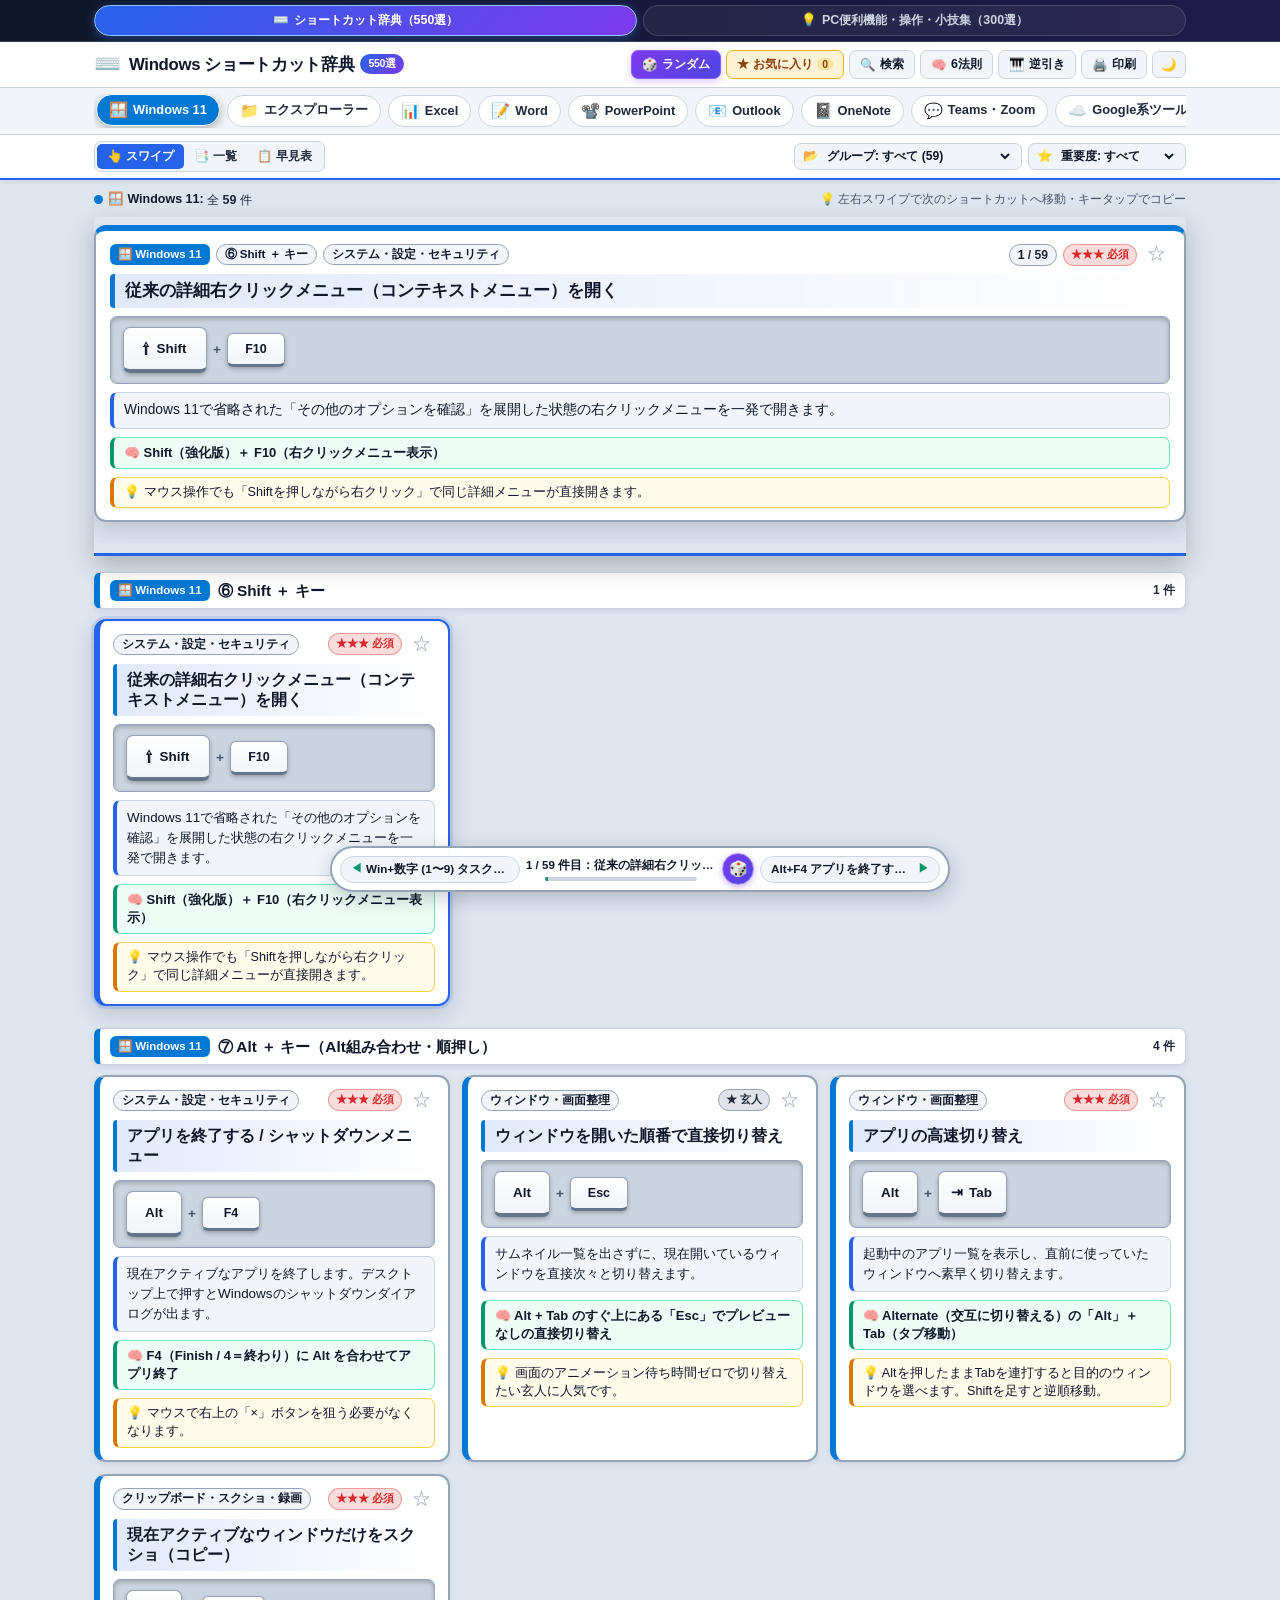
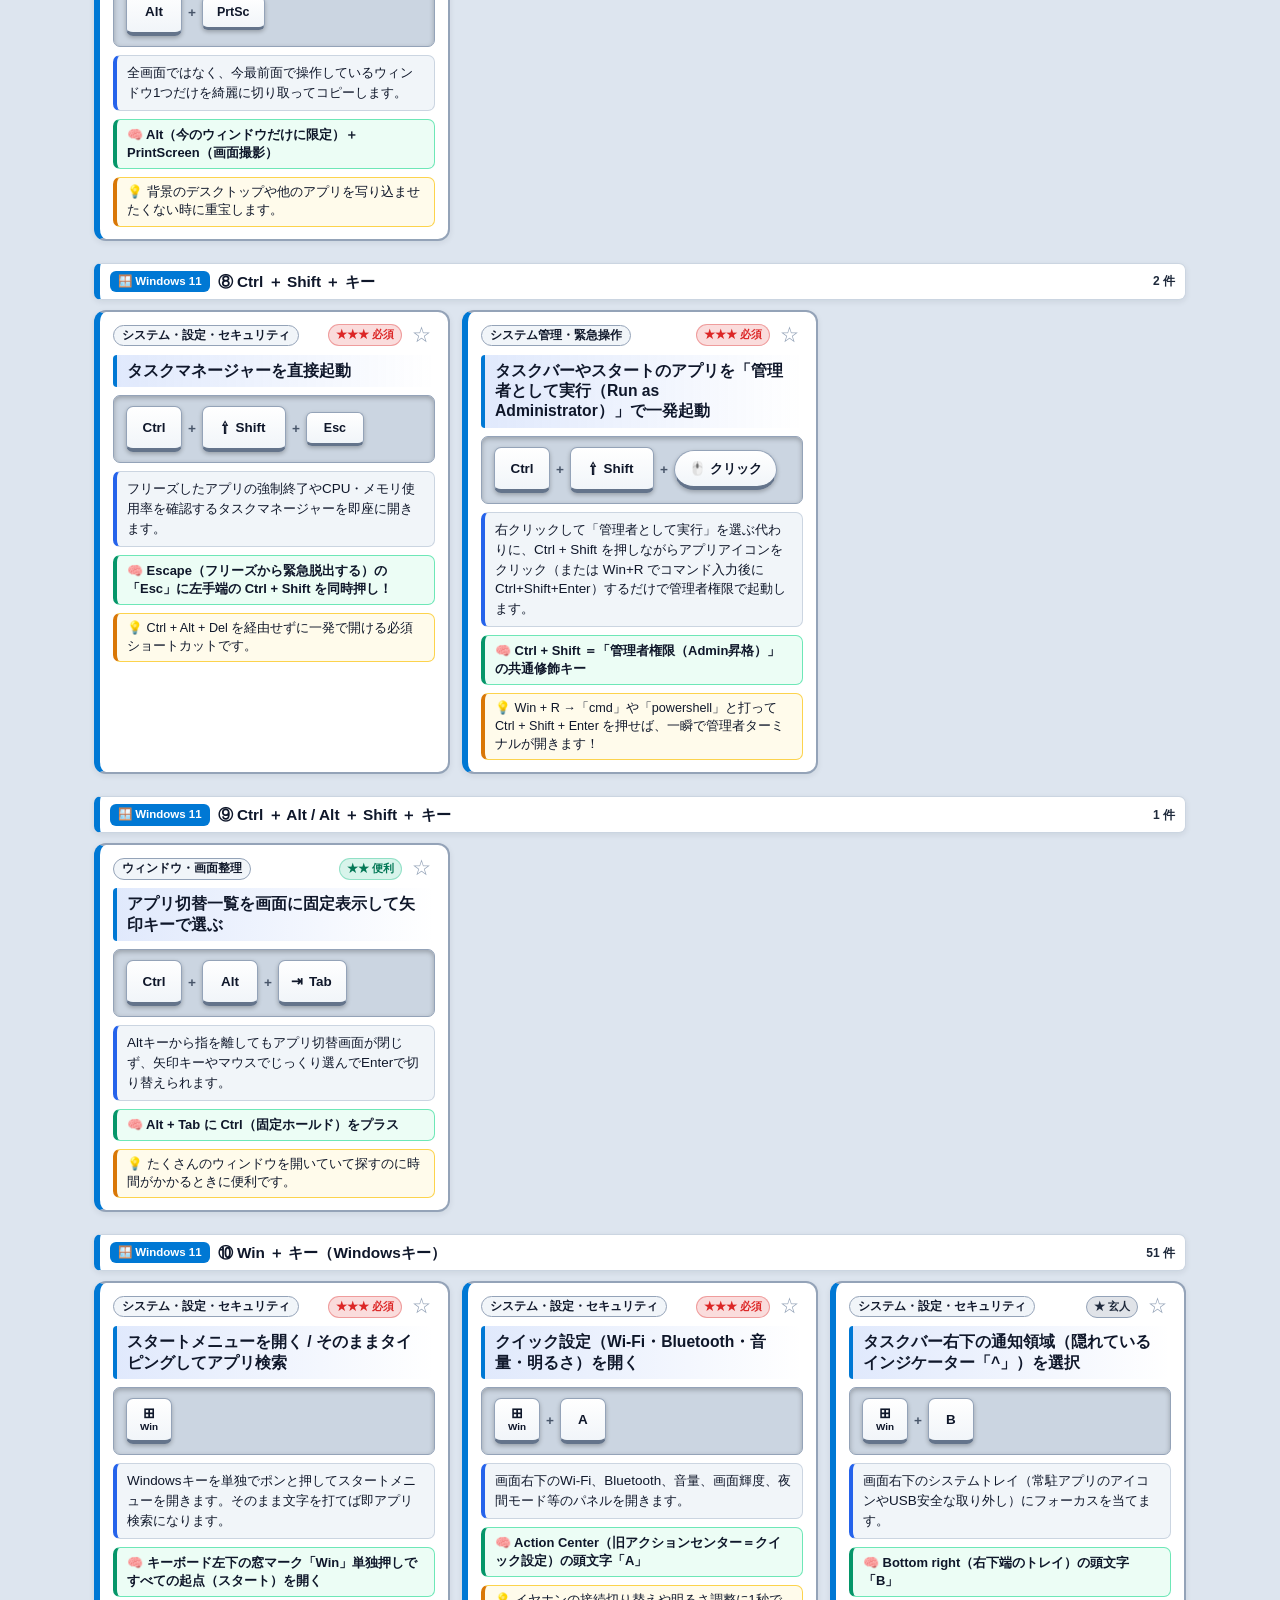
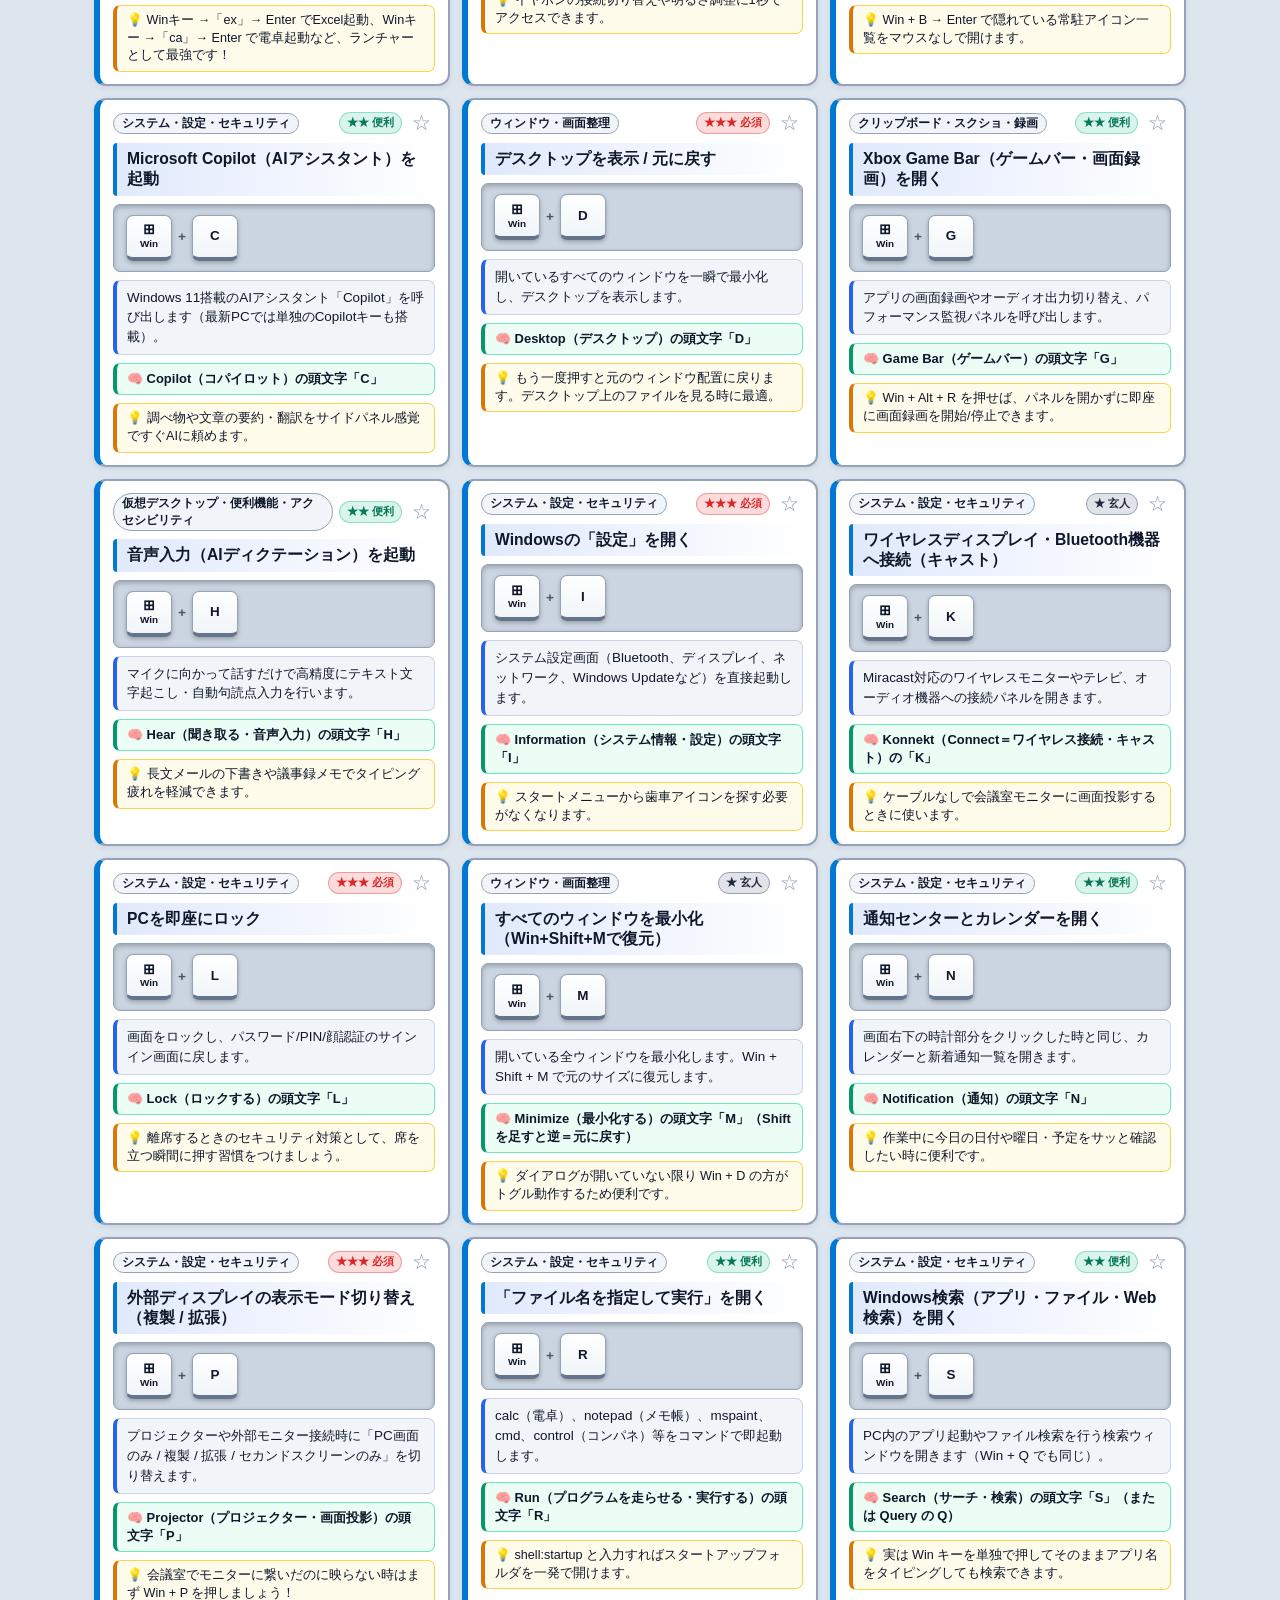
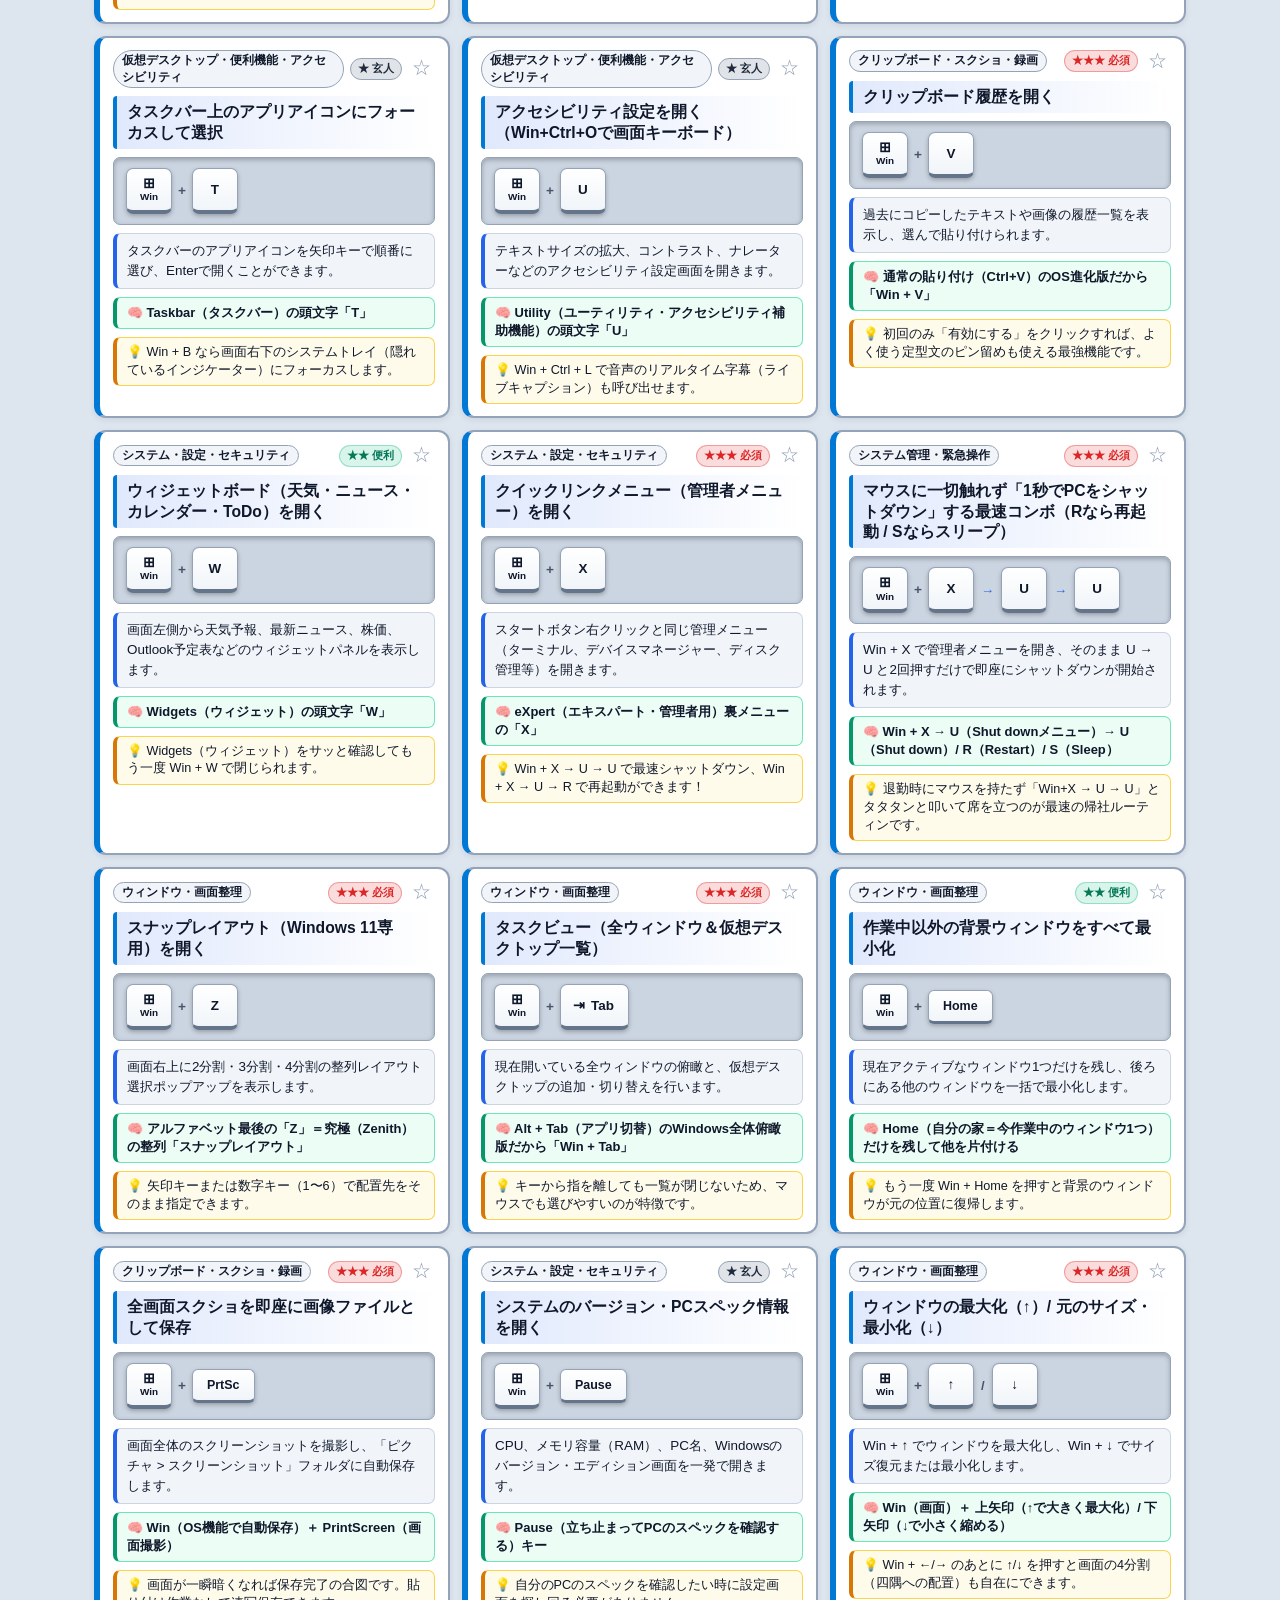
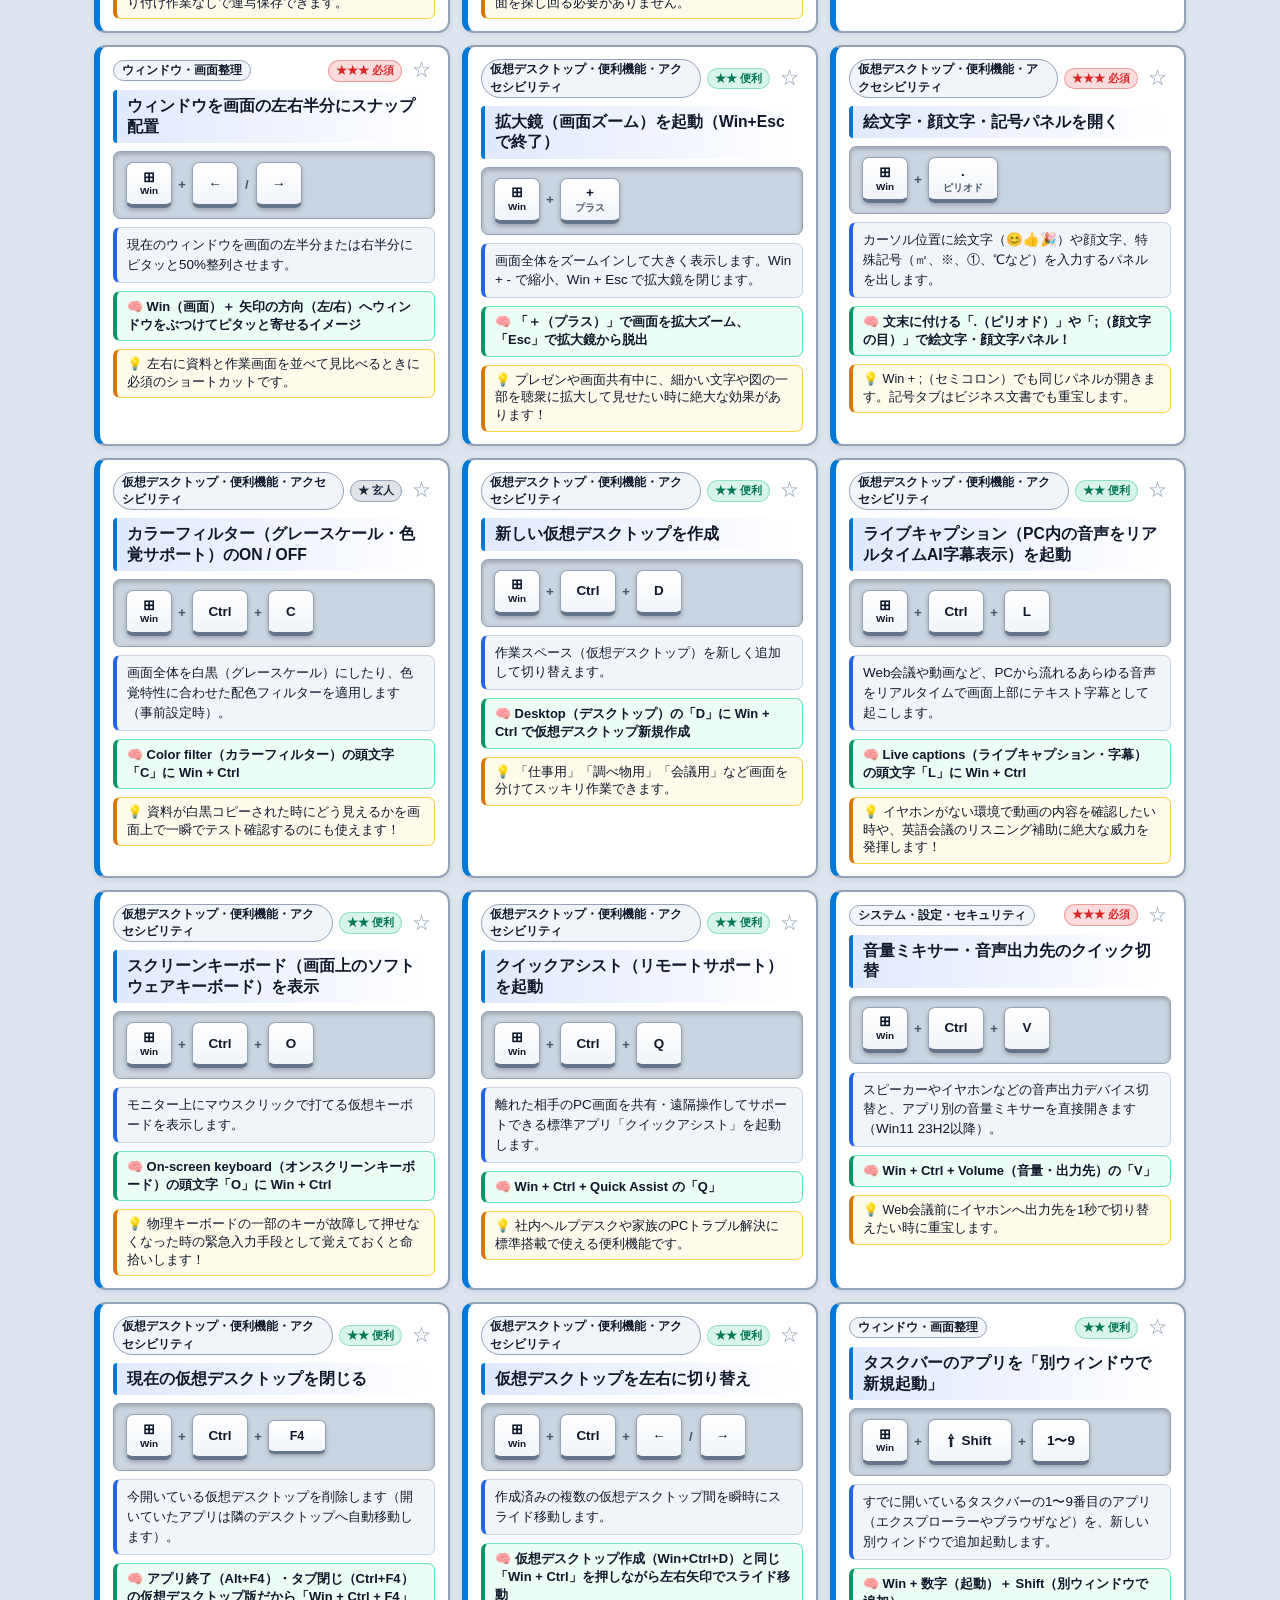
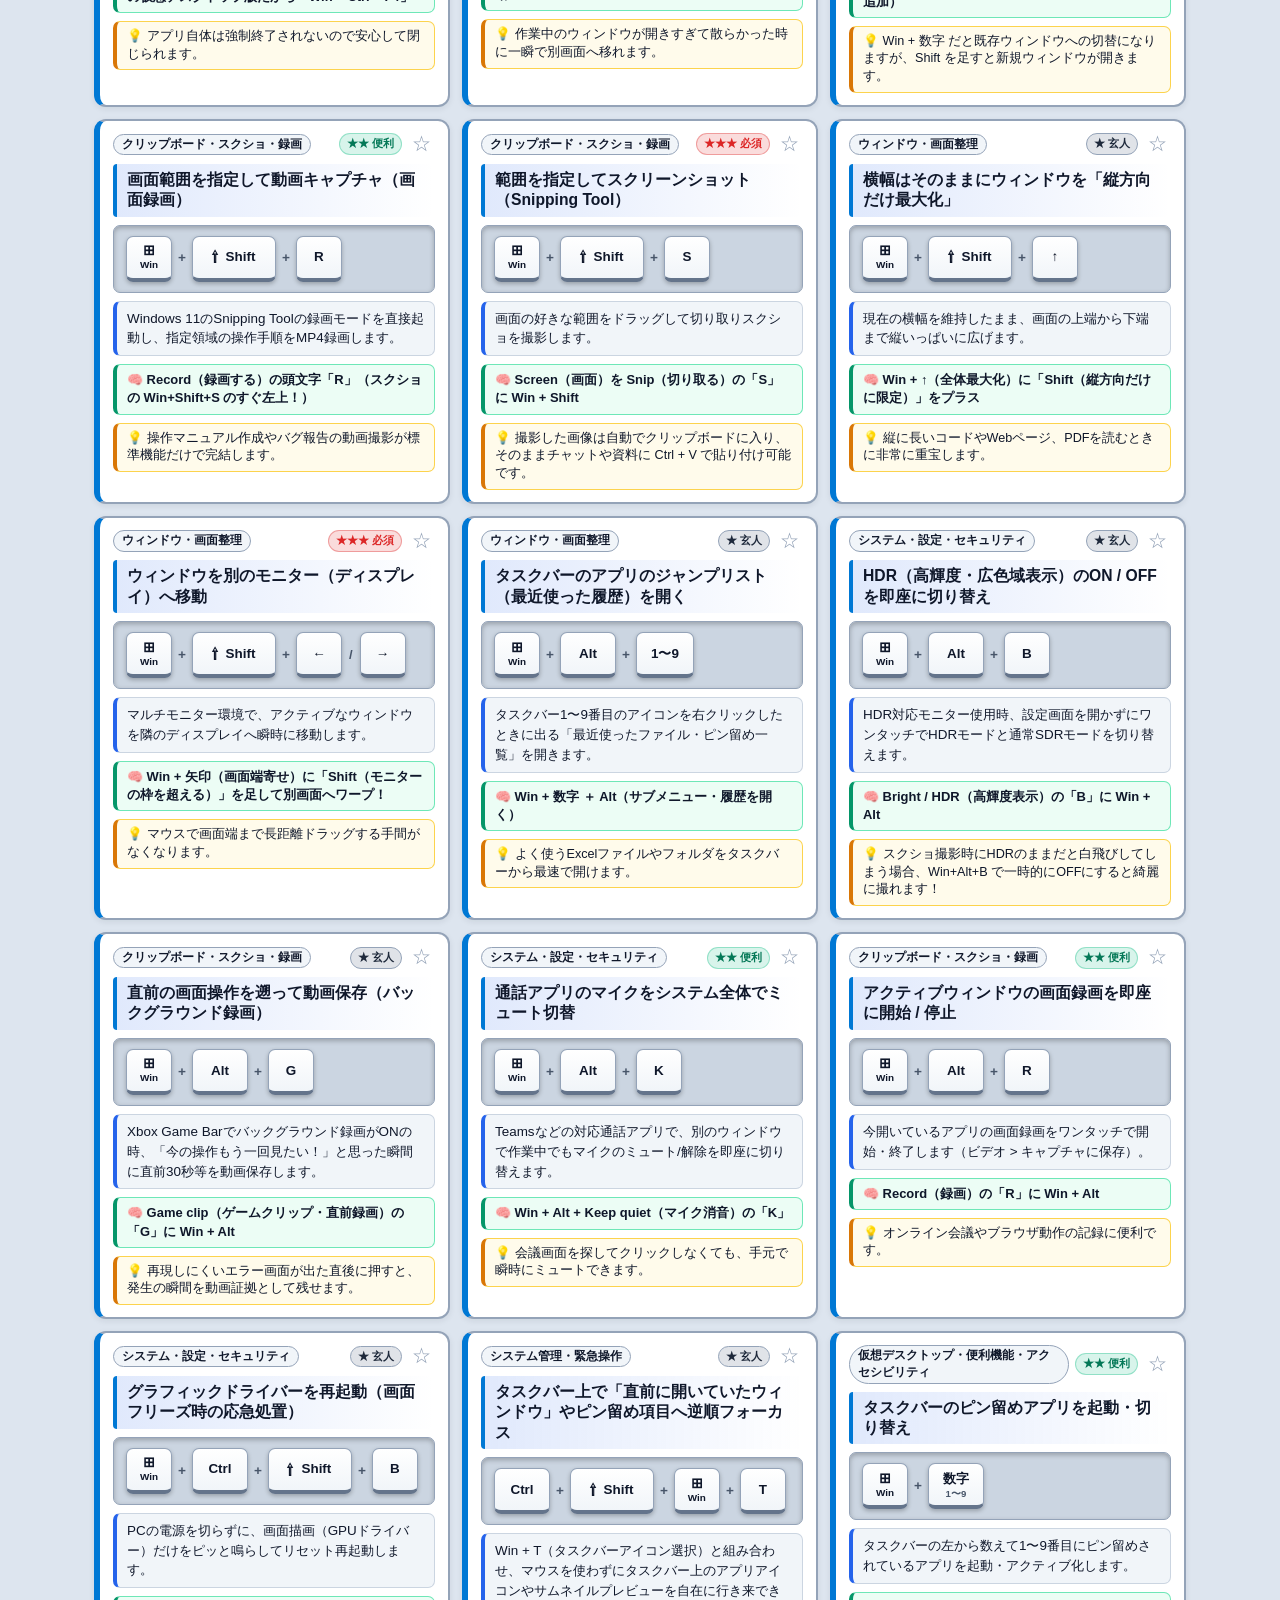
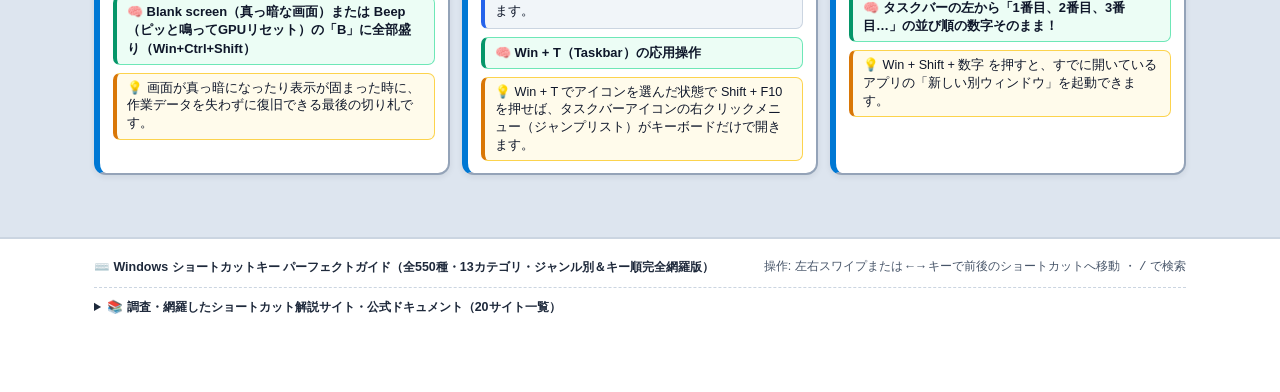
==== commit 2efcee2a: "Expand PC Tips & Tricks page from 120 to 300 practical items (30 per category across all 10 categori" ====
--- a/index.html
+++ b/index.html
@@ -10,14 +10,14 @@
 <body>
   <!-- 上部固定ヘッダー（スッキリ整理された2段ナビ＋操作バー） -->
   <header class="site-header">
-    <!-- ページ切り替えトップバー（ショートカット550選 ⇔ PC便利小技120選） -->
+    <!-- ページ切り替えトップバー（ショートカット550選 ⇔ PC便利小技120選) -->
     <div class="page-switch-bar">
       <div class="container page-switch-inner">
         <a href="index.html" class="page-switch-link active" aria-current="page">
           <span>⌨️</span> ショートカット辞典（550選）
         </a>
         <a href="tips.html" class="page-switch-link">
-          <span>💡</span> PC便利機能・操作・小技集（120選）
+          <span>💡</span> PC便利機能・操作・小技集（300選）
         </a>
       </div>
     </div>
--- a/style.css
+++ b/style.css
@@ -1263,10 +1263,19 @@
   justify-content: space-between;
   gap: 8px;
   min-width: 0;
-  padding: 5px 9px;
+  width: 100%;
+  padding: 6px 10px;
   background: linear-gradient(90deg, var(--accent-primary-soft), transparent);
   border-left: 4px solid var(--card-accent, var(--accent-primary));
   border-radius: 4px var(--radius-sm) var(--radius-sm) 4px;
+}
+
+.card-title {
+  flex: 1 1 auto;
+  min-width: 0;
+  width: 100%;
+  word-break: break-word;
+  overflow-wrap: anywhere;
 }
 
 .card-meta-right {
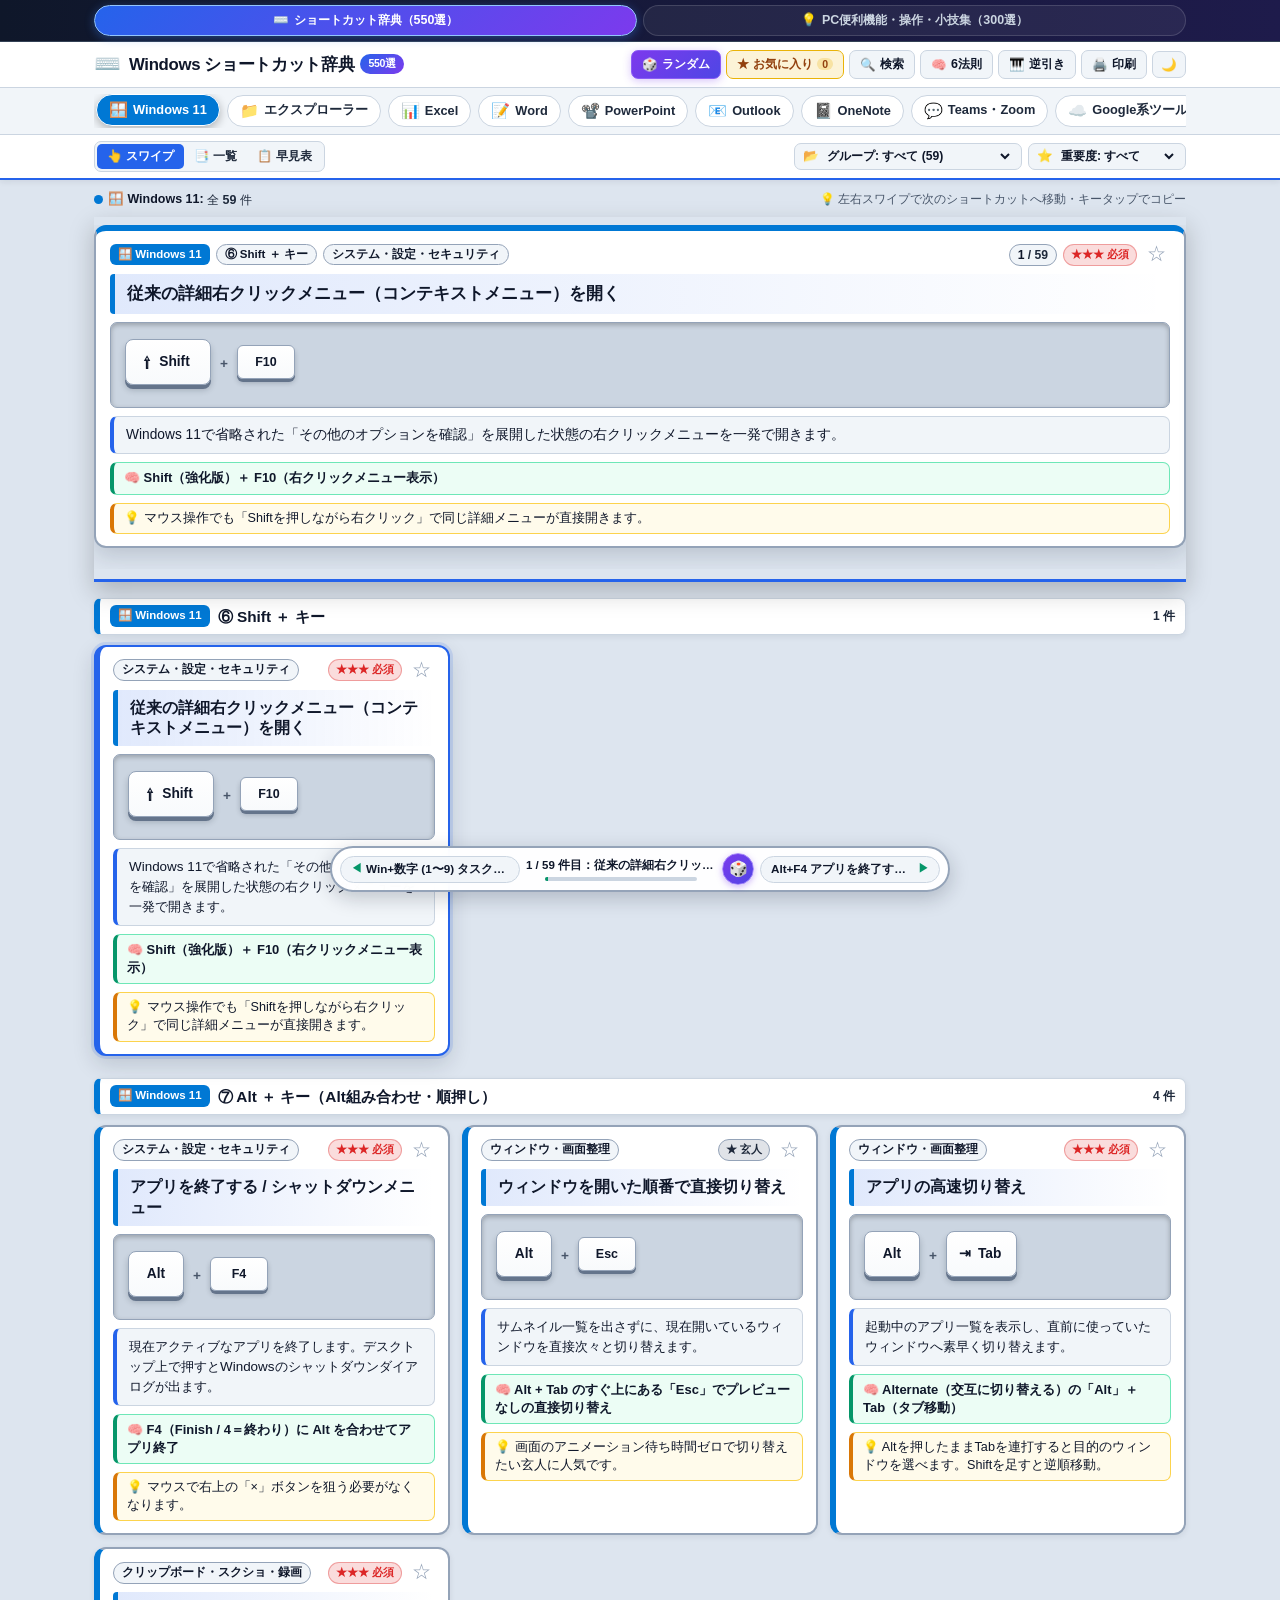
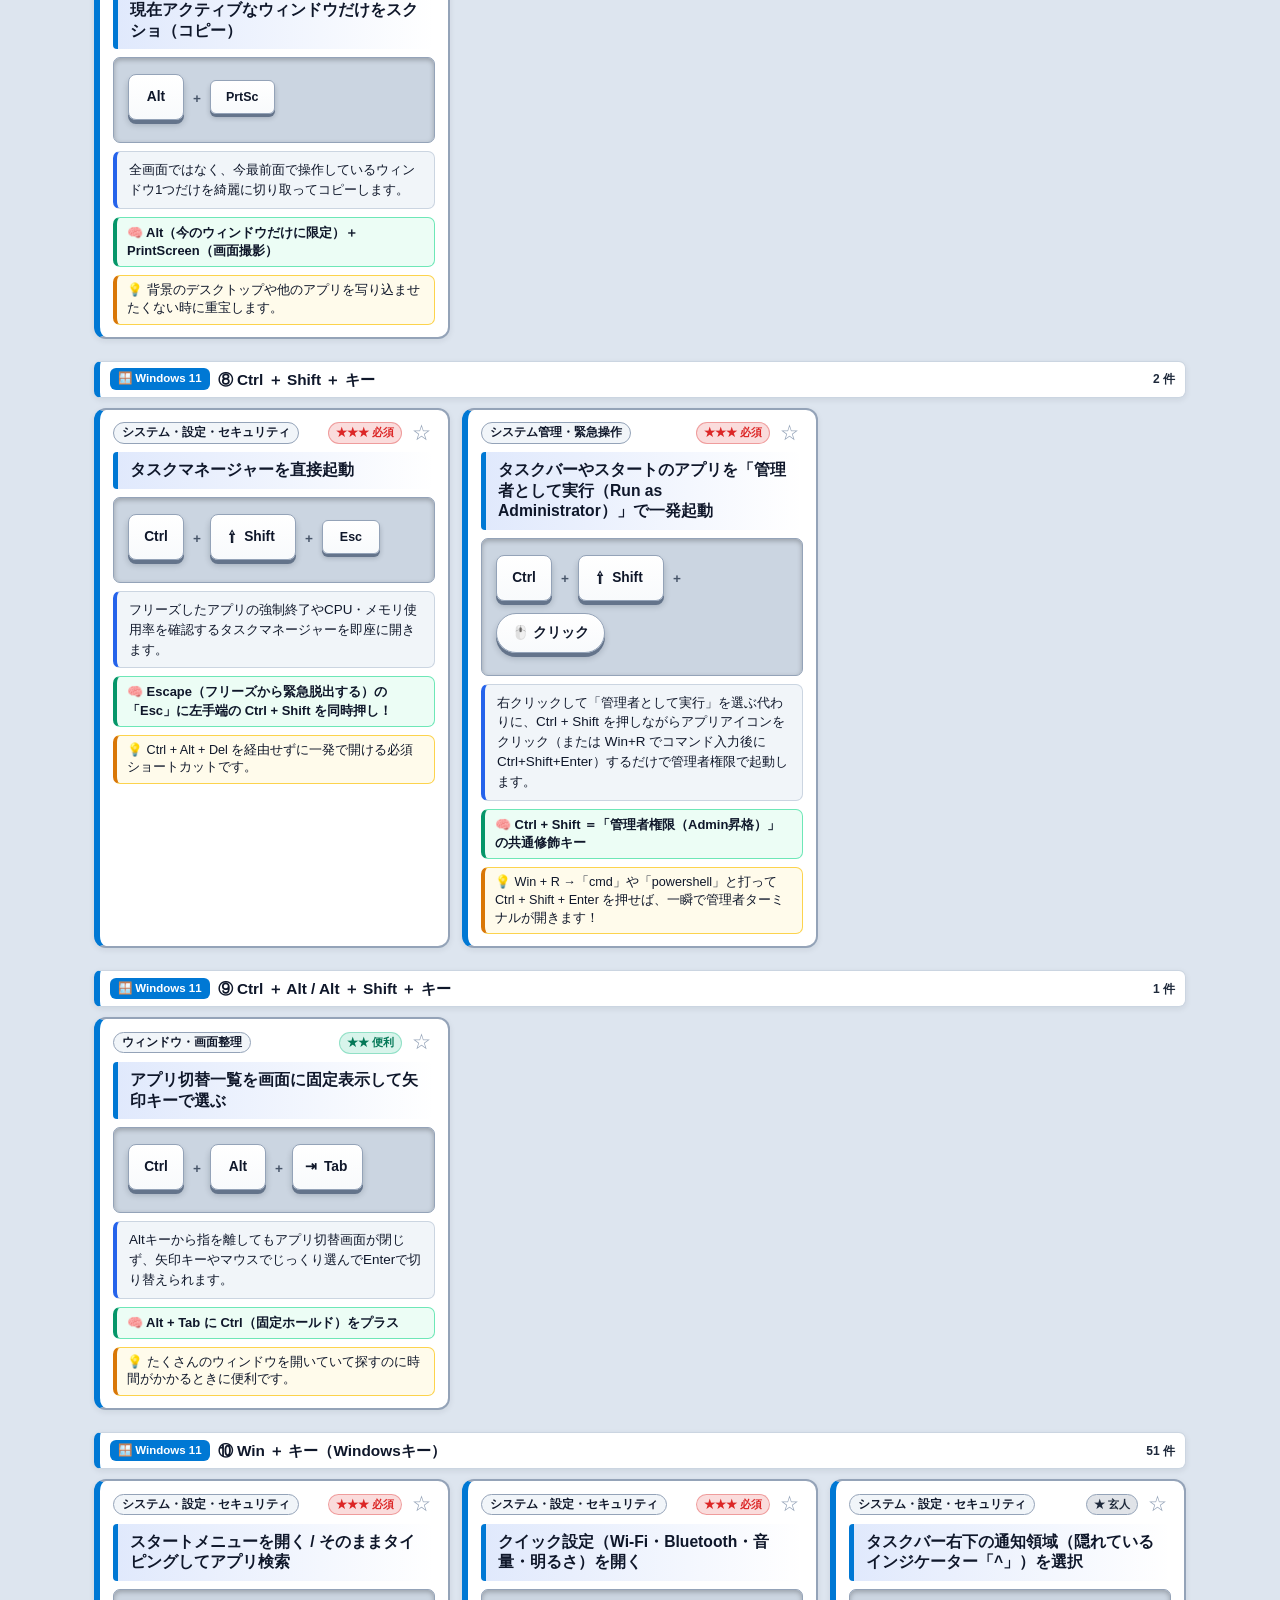
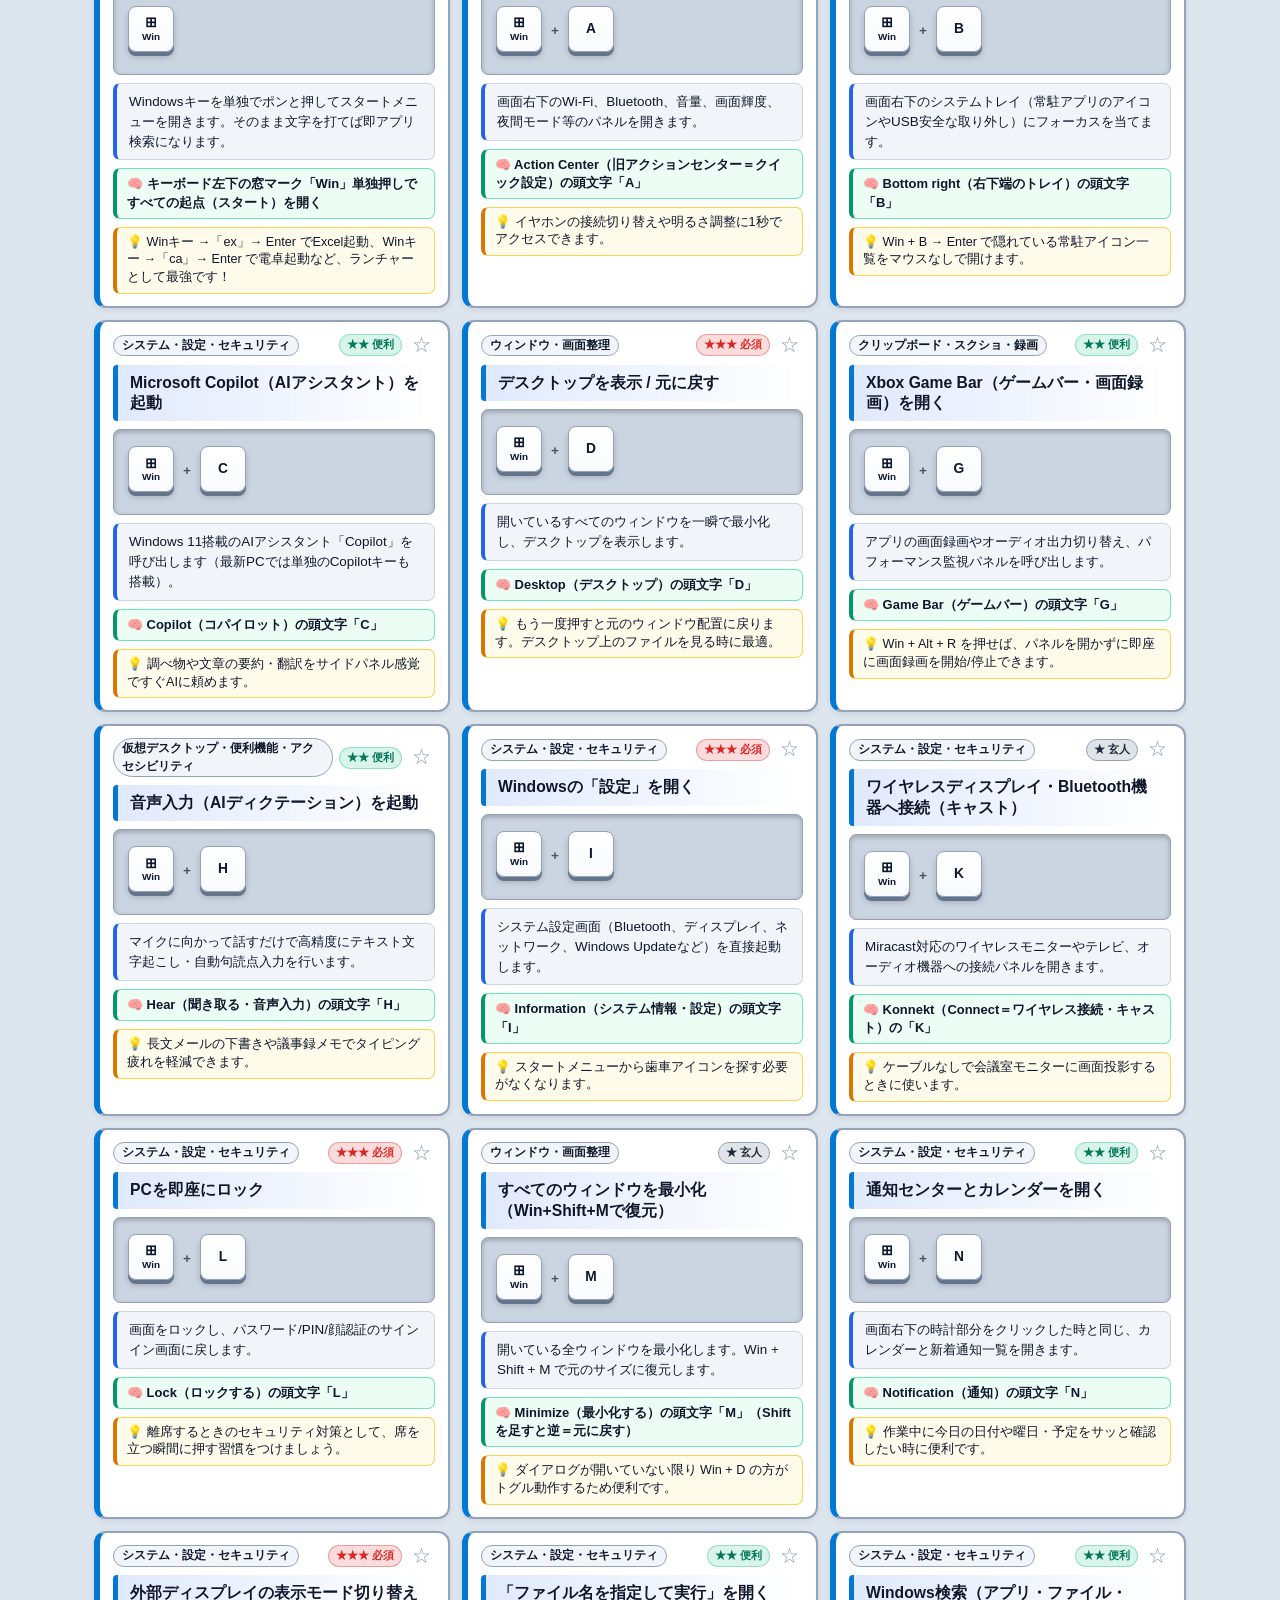
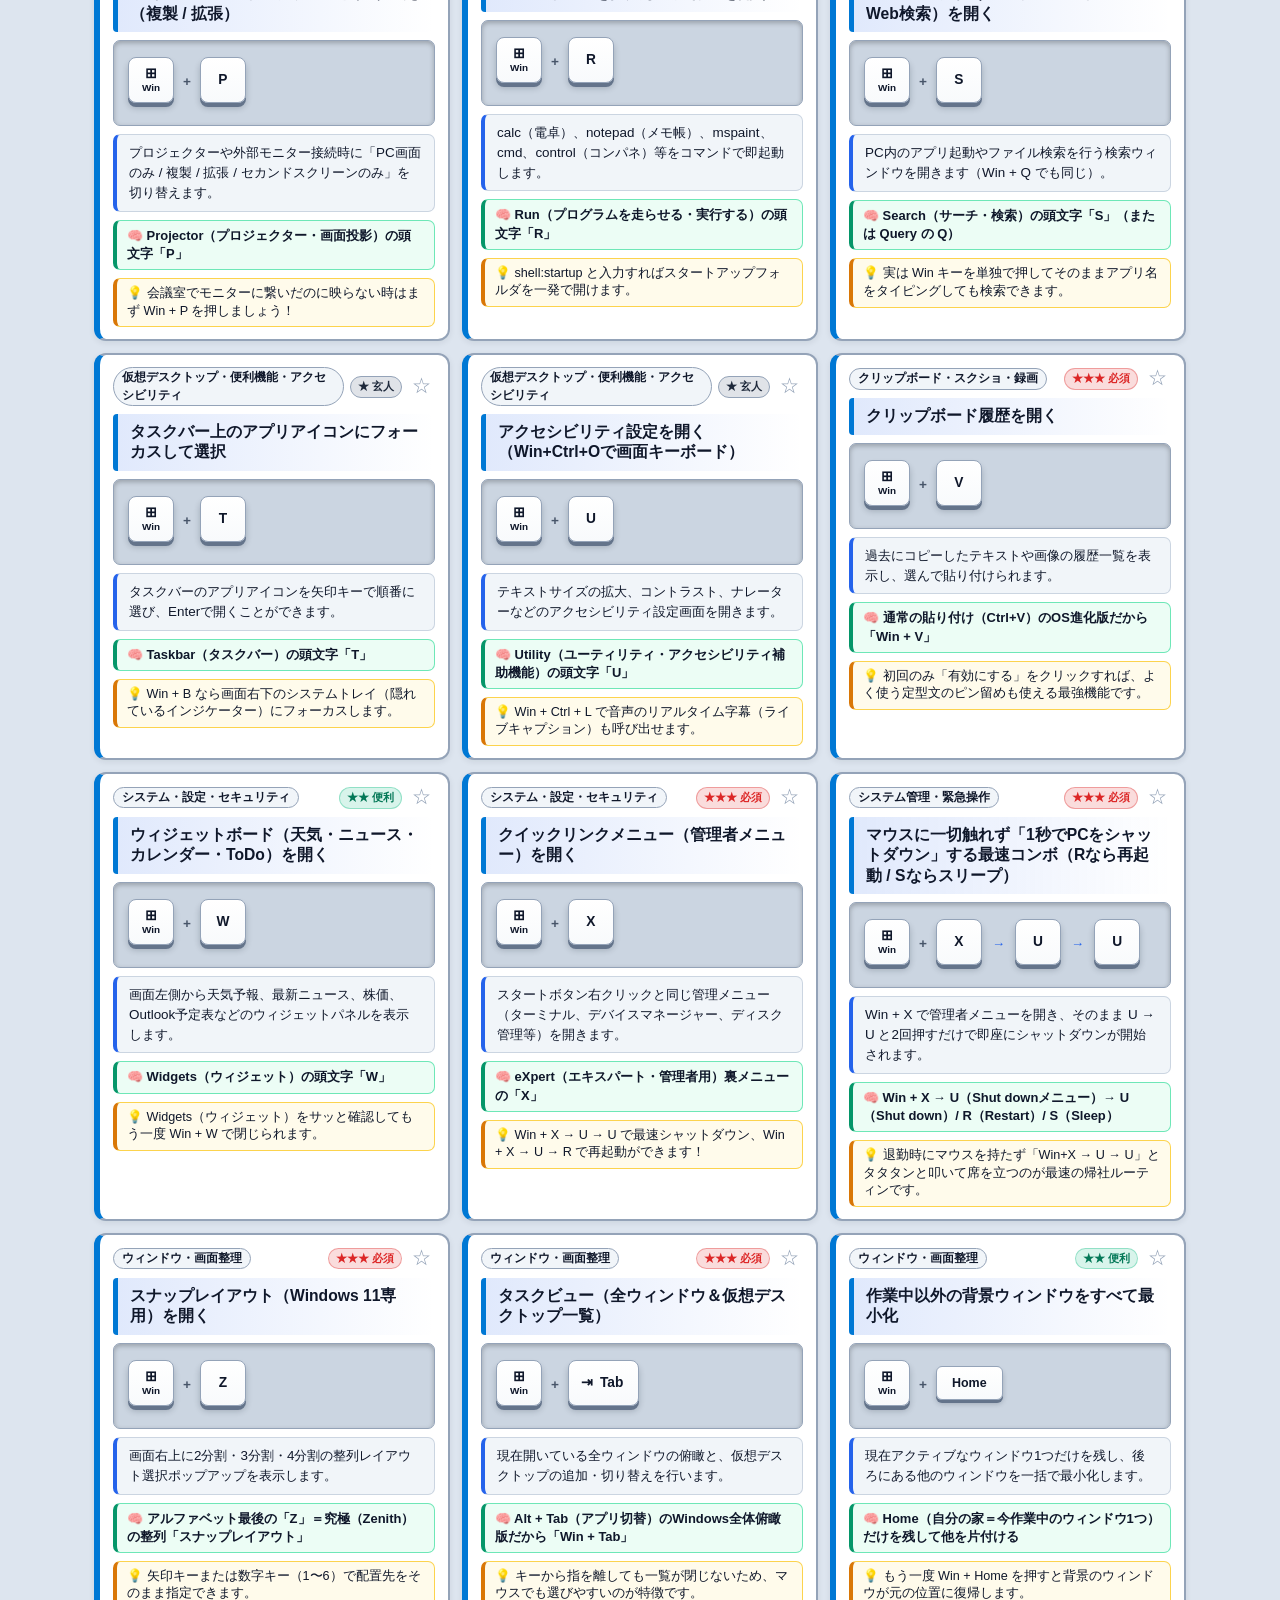
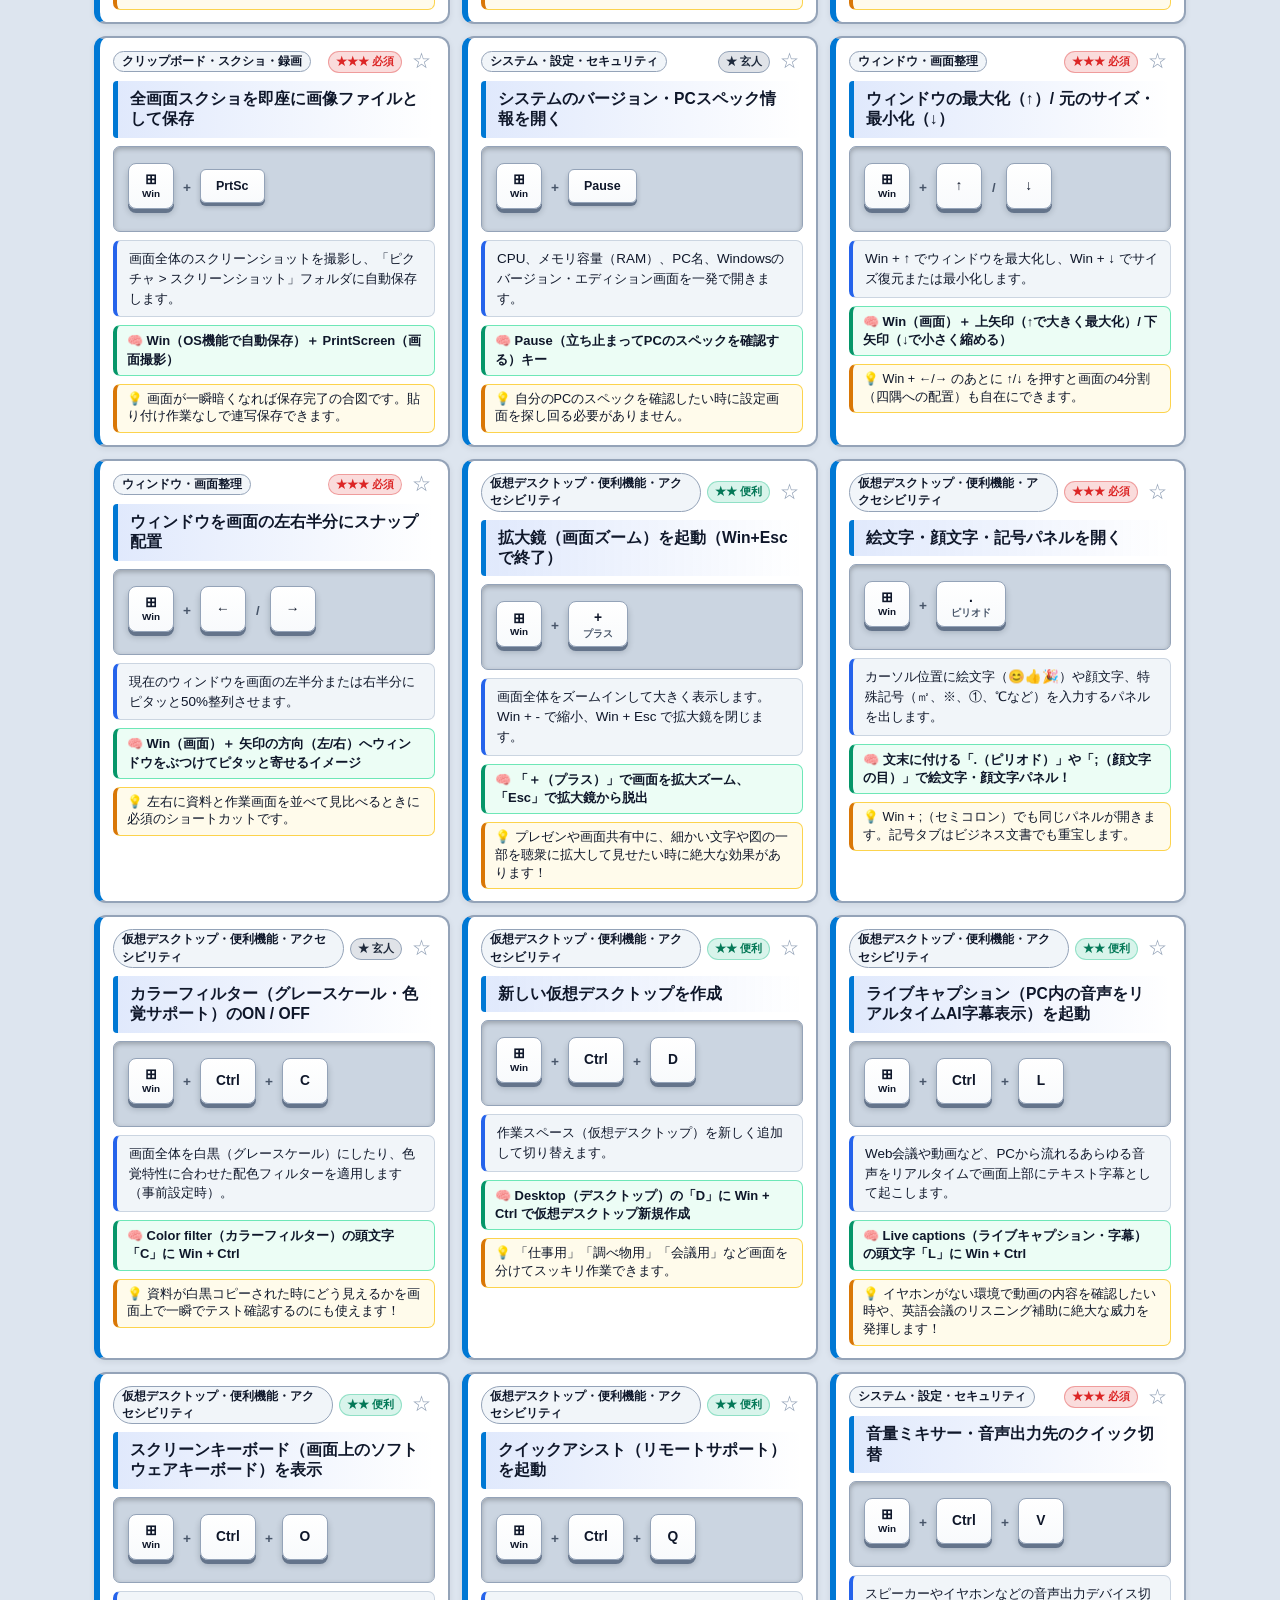
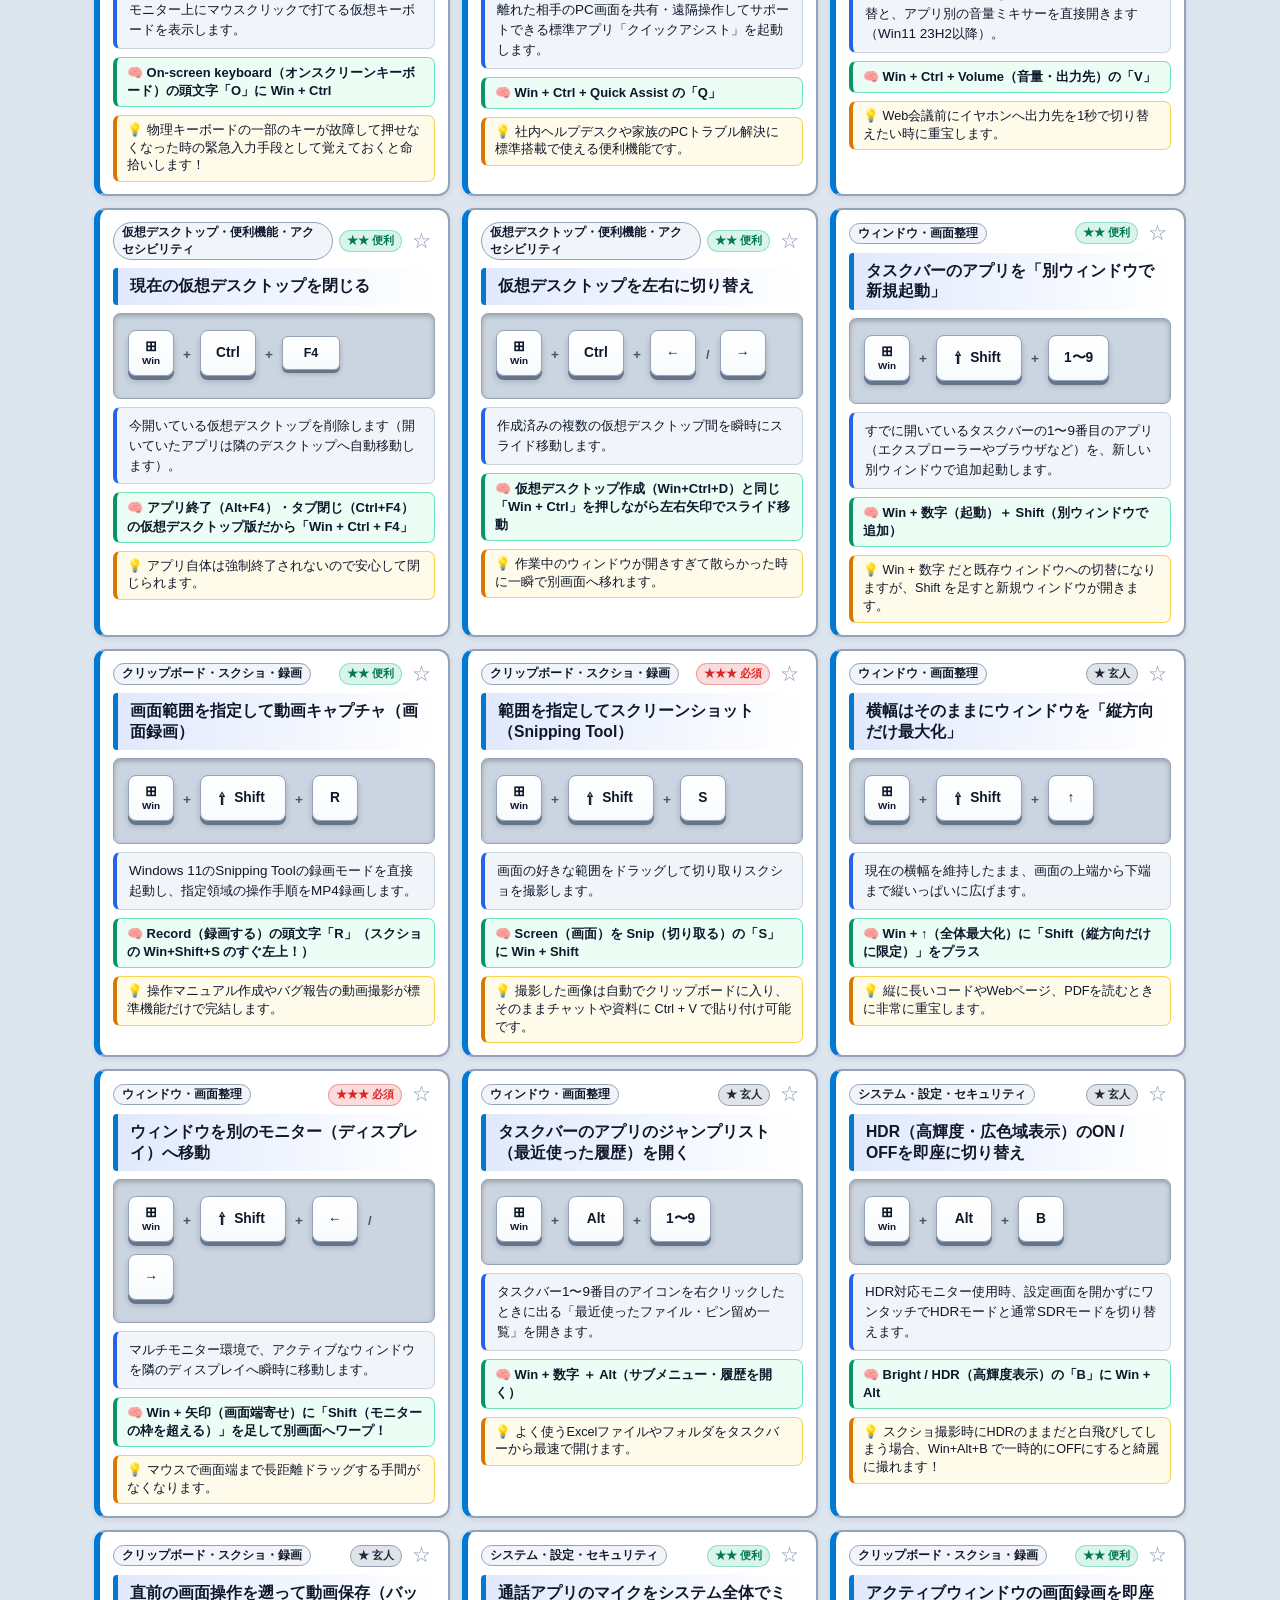
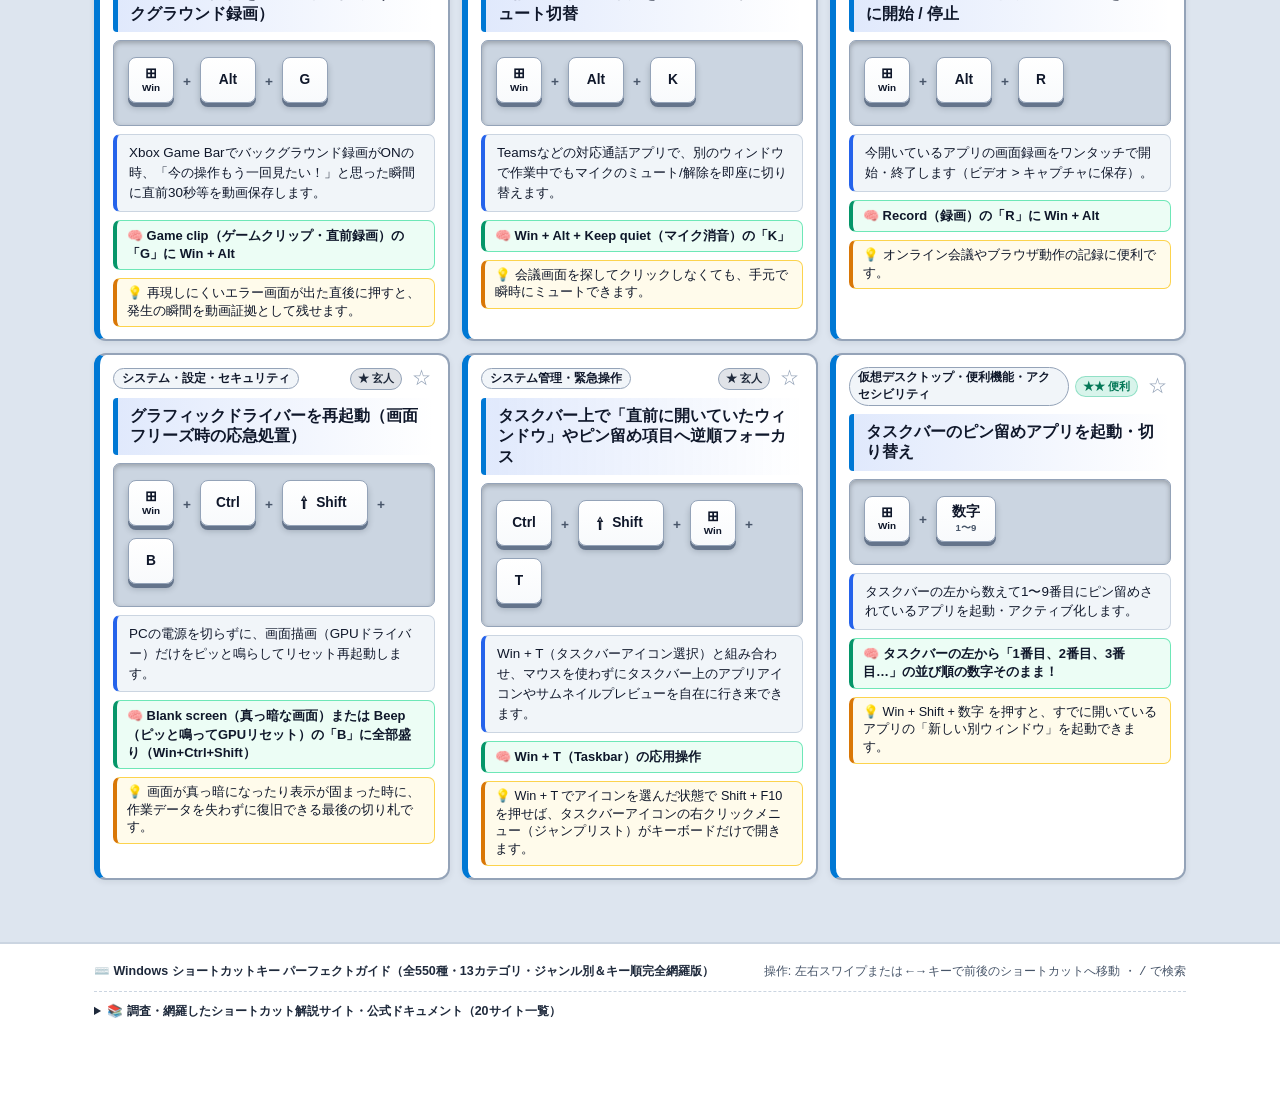
==== commit db787272: "Fix keycap border clipping, full-width title layout to prevent vertical squishing, and add cache bus" ====
--- a/index.html
+++ b/index.html
@@ -5,7 +5,7 @@
   <meta name="viewport" content="width=device-width, initial-scale=1.0">
   <title>Windows ショートカットキー パーフェクトガイド | Win11・Excel・Word・ブラウザ完全網羅</title>
   <meta name="description" content="Windows 11、エクスプローラー、Excel、Word、PowerPoint、Outlook、OneNote、Teams・Zoom、Google系ツール、VS Code、Adobe PDF、ブラウザのPCショートカットキー全550種をジャンル別・キー順・覚え方付きで完全網羅したガイドサイト。">
-  <link rel="stylesheet" href="style.css">
+  <link rel="stylesheet" href="style.css?v=20261109_v4">
 </head>
 <body>
   <!-- 上部固定ヘッダー（スッキリ整理された2段ナビ＋操作バー） -->
@@ -236,7 +236,7 @@
   <!-- コピー通知トースト -->
   <div id="toast" class="toast" role="status" aria-live="polite"></div>
 
-  <script src="shortcuts-data.js"></script>
-  <script src="app.js"></script>
+  <script src="shortcuts-data.js?v=20261109_v4"></script>
+  <script src="app.js?v=20261109_v4"></script>
 </body>
 </html>
--- a/style.css
+++ b/style.css
@@ -20,9 +20,10 @@
   /* キーボードプレート（筐体）と立体キーキャップの色 */
   --keyplate-bg: #cbd5e1;
   --keyplate-border: #94a3b8;
-  --kbd-bg: linear-gradient(180deg, #ffffff 0%, #f1f5f9 100%);
+  --kbd-bg: linear-gradient(180deg, #ffffff 0%, #f8fafc 100%);
   --kbd-border: #94a3b8;
-  --kbd-shadow: #64748b;
+  --kbd-bevel: #64748b;
+  --kbd-shadow: rgba(15, 23, 42, 0.22);
   --kbd-text: #0f172a;
   --kbd-sub-text: #475569;
 
@@ -74,8 +75,9 @@
   --keyplate-bg: #090e1a;
   --keyplate-border: #475569;
   --kbd-bg: linear-gradient(180deg, #334155 0%, #1e293b 100%);
-  --kbd-border: #94a3b8;
-  --kbd-shadow: #020617;
+  --kbd-border: #64748b;
+  --kbd-bevel: #475569;
+  --kbd-shadow: rgba(0, 0, 0, 0.45);
   --kbd-text: #ffffff;
   --kbd-sub-text: #cbd5e1;
 
@@ -881,33 +883,39 @@
   color: var(--text-main);
 }
 
-/* 1段目：題名ヘッダー（カテゴリ色のアクセント帯で説明文との境目を一目瞭然にする） */
+/* 1段目：題名ヘッダー（全幅100%確保・絶対に文字が押し潰されない独立ブロック） */
 .card-title-banner {
-  display: flex;
-  align-items: center;
-  justify-content: space-between;
-  gap: 8px;
-  padding: 6px 10px;
+  display: block;
+  width: 100%;
+  box-sizing: border-box;
+  padding: 8px 12px;
   background: linear-gradient(90deg, var(--accent-primary-soft), transparent);
   border-left: 5px solid var(--card-accent, var(--accent-primary));
   border-radius: 4px var(--radius-sm) var(--radius-sm) 4px;
 }
 
 .single-card-title {
-  font-size: 1.06rem;
-  font-weight: 800;
-  color: var(--text-main);
-  line-height: 1.3;
-}
-
-/* 2段目：キーボードプレート専用行（凹んだキーボード筐体の上にリアルなキーキャップが並ぶ） */
+  display: block;
+  width: 100%;
+  font-size: 1.05rem;
+  font-weight: 800;
+  color: var(--text-main);
+  line-height: 1.42;
+  word-break: normal;
+  overflow-wrap: break-word;
+  white-space: normal;
+  margin: 0;
+}
+
+/* 2段目：キーボードプレート専用行（凹んだキーボード筐体の上にリアルなキーキャップが余裕をもって並ぶ） */
 .card-keys-row {
   width: 100%;
   background-color: var(--keyplate-bg);
   border: 1.5px solid var(--keyplate-border);
   border-radius: var(--radius-sm);
-  padding: 8px 12px;
+  padding: 12px 14px;
   box-shadow: inset 0 2px 5px rgba(0, 0, 0, 0.25);
+  box-sizing: border-box;
 }
 
 /* 3段目：説明ボックス（カード背景とは別色の独立パネル） */
@@ -917,7 +925,8 @@
   border: 1px solid var(--desc-box-border);
   border-left: 4px solid var(--desc-box-accent);
   border-radius: var(--radius-sm);
-  padding: 7px 10px;
+  padding: 8px 12px;
+  box-sizing: border-box;
 }
 
 .single-card-desc {
@@ -934,14 +943,15 @@
    3. Enter (.keycap-enter)     : 専用の段付き逆L字エンター形状
    4. Shift (.keycap-shift)     : 専用のワイド横長形状
    5. Space (.keycap-space)     : 専用の超横長スペースバー形状
+   ※ 全周にクッキリした境界線＋立体シャドウで、下部が絶対に切れない完全設計
    ========================================== */
 .keys-combo {
   display: flex;
   align-items: center;
   flex-wrap: wrap;
-  gap: 5px;
+  gap: 8px;
   cursor: pointer;
-  padding: 2px 0;
+  padding: 4px 0 6px 0;
   min-width: 0;
   width: 100%;
 }
@@ -958,30 +968,34 @@
   color: var(--kbd-text);
   background: var(--kbd-bg);
   border: 1.5px solid var(--kbd-border);
-  border-bottom: 4px solid var(--kbd-shadow);
-  border-radius: 7px;
+  border-radius: 8px;
   box-shadow:
-    inset 0 1px 0 rgba(255, 255, 255, 0.28),
-    0 2px 4px rgba(0, 0, 0, 0.25);
+    0 4px 0 var(--kbd-bevel),
+    0 5px 6px var(--kbd-shadow),
+    inset 0 1px 0 rgba(255, 255, 255, 0.32);
   user-select: none;
   flex-shrink: 0;
   max-width: 100%;
   line-height: 1.15;
   text-align: center;
-  transition: transform 0.08s ease, border-bottom-width 0.08s ease;
+  margin-bottom: 4px;
+  transition: transform 0.08s ease, box-shadow 0.08s ease;
 }
 
 .keys-combo:active kbd.keycap {
-  transform: translateY(2px);
-  border-bottom-width: 2px;
+  transform: translateY(3px);
+  box-shadow:
+    0 1px 0 var(--kbd-bevel),
+    0 2px 4px var(--kbd-shadow),
+    inset 0 1px 0 rgba(255, 255, 255, 0.2);
 }
 
 .keycap .key-main {
   display: block;
-  font-size: 0.84rem;
+  font-size: 0.86rem;
   letter-spacing: 0;
   white-space: nowrap;
-  padding: 0 2px;
+  padding: 0 3px;
 }
 
 .keycap .key-sub {
@@ -1058,7 +1072,10 @@
   height: auto;
   padding: 5px 12px;
   border-radius: 6px;
-  border-bottom-width: 3px;
+  box-shadow:
+    0 3px 0 var(--kbd-bevel),
+    0 4px 5px var(--kbd-shadow),
+    inset 0 1px 0 rgba(255, 255, 255, 0.3);
 }
 
 kbd.keycap-fn .key-main {
@@ -1070,7 +1087,7 @@
   flex-direction: row;
   justify-content: center;
   gap: 5px;
-  min-width: 84px;
+  min-width: 86px;
   min-height: 46px;
   width: auto;
   height: auto;
@@ -1084,7 +1101,7 @@
 
 /* ④ Enterキー：専用の「段付きエンターキー形状（↵ Enter）」 */
 kbd.keycap-enter {
-  min-width: 68px;
+  min-width: 70px;
   min-height: 48px;
   width: auto;
   height: auto;
@@ -1095,8 +1112,11 @@
   border-radius: 7px 7px 7px 14px;
   background: linear-gradient(180deg, #3b82f6 0%, #1d4ed8 100%);
   color: #ffffff;
-  border: 1.5px solid #60a5fa;
-  border-bottom: 4px solid #1e3a8a;
+  border: 1.5px solid #93c5fd;
+  box-shadow:
+    0 4px 0 #1e3a8a,
+    0 5px 6px rgba(0, 0, 0, 0.35),
+    inset 0 1px 0 rgba(255, 255, 255, 0.35);
 }
 
 kbd.keycap-enter .enter-top-label {
@@ -1258,24 +1278,26 @@
 }
 
 .card-title-header {
-  display: flex;
-  align-items: center;
-  justify-content: space-between;
-  gap: 8px;
-  min-width: 0;
+  display: block;
   width: 100%;
-  padding: 6px 10px;
+  box-sizing: border-box;
+  padding: 8px 12px;
   background: linear-gradient(90deg, var(--accent-primary-soft), transparent);
-  border-left: 4px solid var(--card-accent, var(--accent-primary));
+  border-left: 5px solid var(--card-accent, var(--accent-primary));
   border-radius: 4px var(--radius-sm) var(--radius-sm) 4px;
 }
 
 .card-title {
-  flex: 1 1 auto;
-  min-width: 0;
+  display: block;
   width: 100%;
-  word-break: break-word;
-  overflow-wrap: anywhere;
+  font-size: 1.02rem;
+  font-weight: 800;
+  color: var(--text-main);
+  line-height: 1.42;
+  word-break: normal;
+  overflow-wrap: break-word;
+  white-space: normal;
+  margin: 0;
 }
 
 .card-meta-right {
@@ -1946,19 +1968,21 @@
 
   .Single-shortcut-card {
     padding: 10px 11px;
-    gap: 6px;
+    gap: 8px;
   }
 
   .card-keys-row {
-    padding: 6px 9px;
+    padding: 10px 10px 12px 10px;
   }
 
   .single-card-title {
+    font-size: 0.98rem;
+    line-height: 1.4;
+  }
+
+  .card-title {
     font-size: 0.96rem;
-  }
-
-  .card-title {
-    font-size: 0.93rem;
+    line-height: 1.4;
   }
 
   .card-desc-box {
